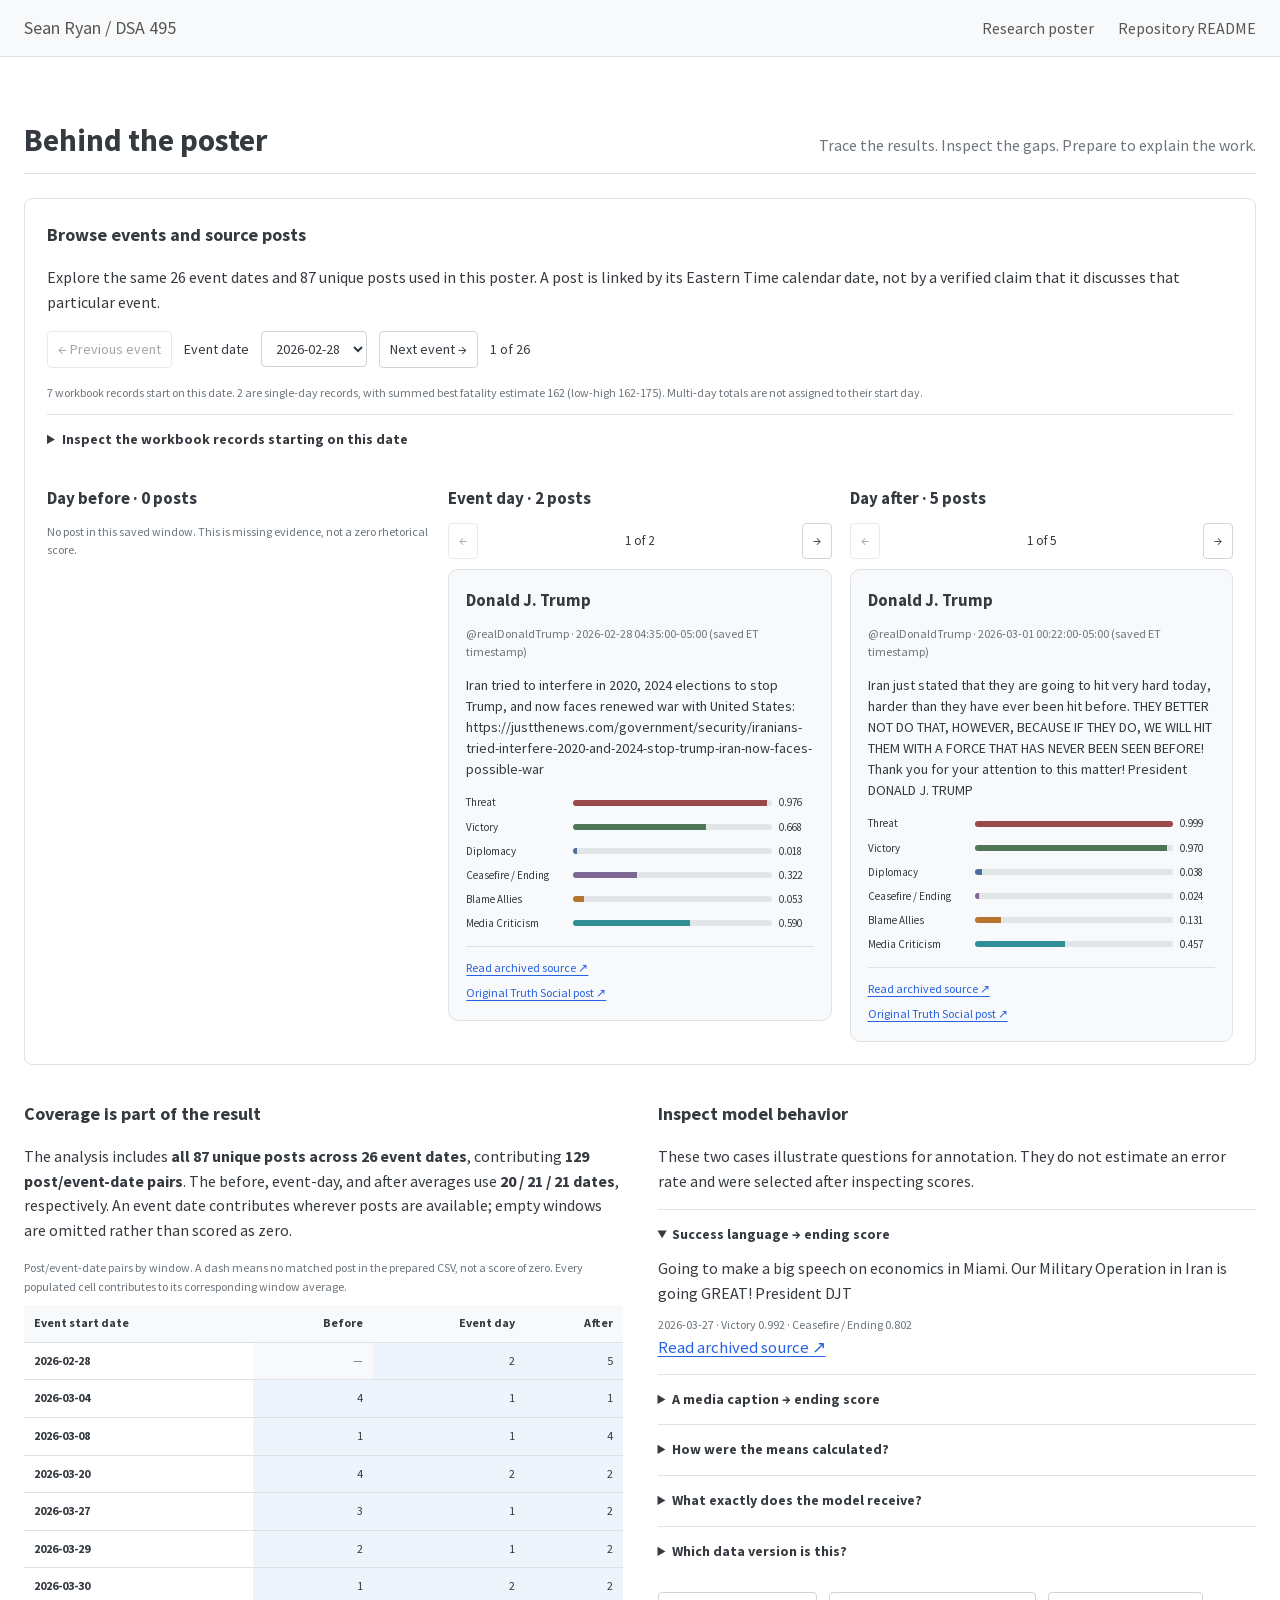
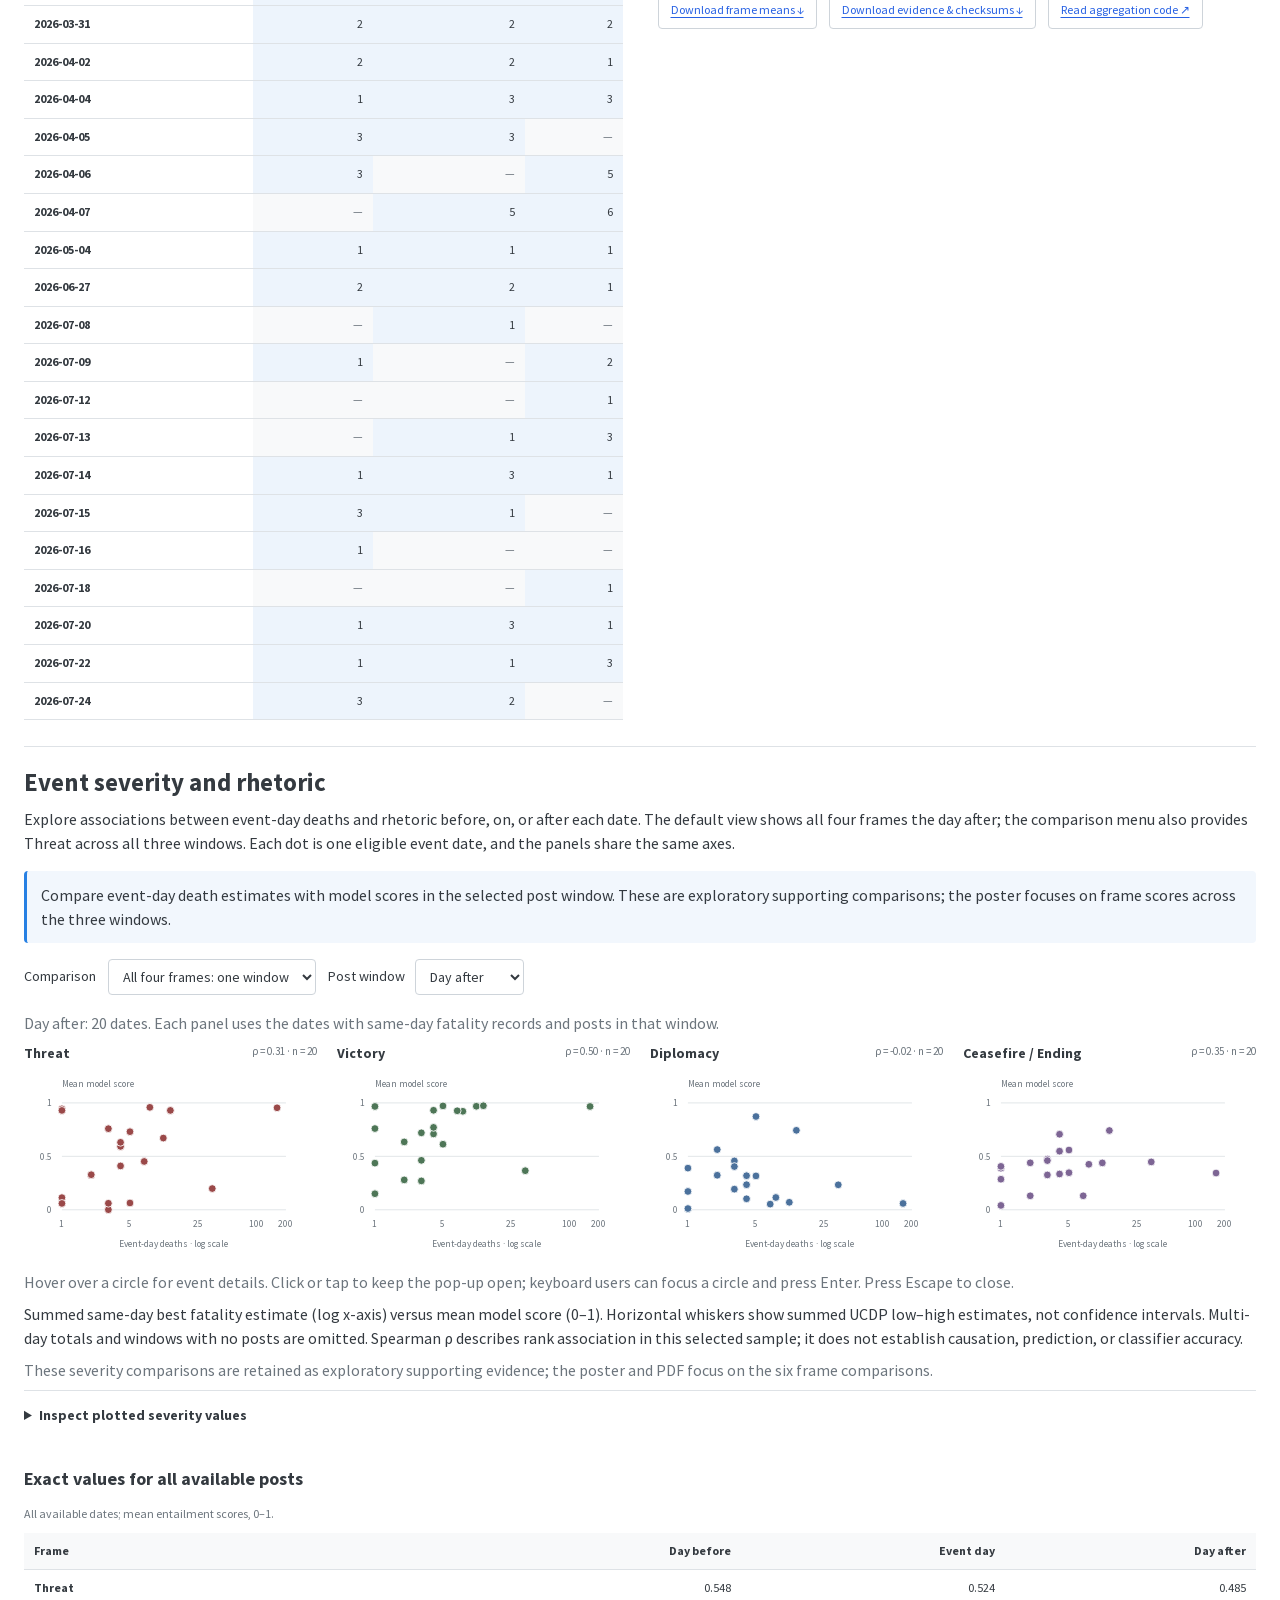
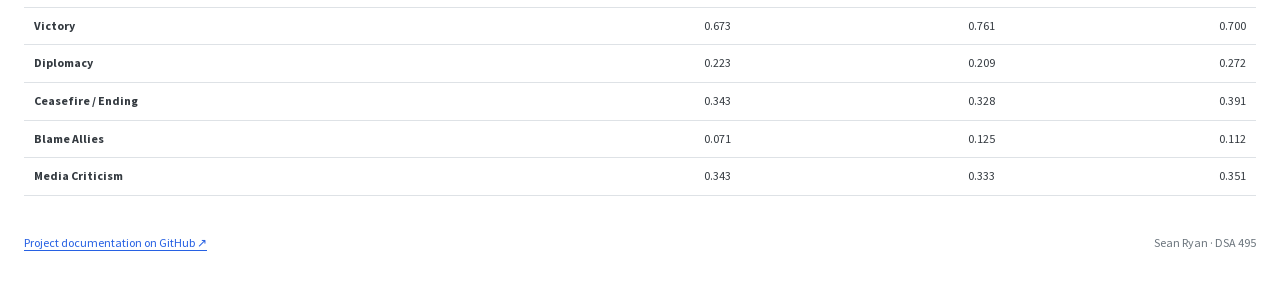
==== docs/evidence.html @ debac501 "Align evidence-page descriptions with simplified poster" ====
<!doctype html>
<html lang="en">
<head>
<meta charset="utf-8"><meta name="viewport" content="width=device-width,initial-scale=1">
<meta name="description" content="Supporting evidence, sources, exact results, and methods for the Trump–Iran rhetoric poster.">
<meta name="color-scheme" content="light">
<title>Evidence & methods · Sean Ryan</title>
<style>
:root{--paper:#fffefa;--ground:#eeede7;--ink:#202d2a;--muted:#56625d;--rule:#d8dcd4;--red:#a73128;--green:#1b6557;--wash:#eaf0e8;--ochre:#835b16}*{box-sizing:border-box}html{scroll-behavior:smooth;scroll-padding-top:80px}body{margin:0;background:var(--ground);color:var(--ink);font:16px/1.55 system-ui,-apple-system,"Segoe UI",sans-serif}a{color:var(--green);text-underline-offset:3px}a:hover{color:var(--red)}button,select{font:inherit}button,a{touch-action:manipulation}button{cursor:pointer}button:focus-visible,a:focus-visible,summary:focus-visible,select:focus-visible{outline:3px solid var(--red);outline-offset:4px}.skip{position:absolute;top:-60px;left:12px;background:white;padding:10px;z-index:9}.skip:focus{top:8px}.toolbar{display:flex;align-items:center;justify-content:space-between;gap:20px;padding:14px max(24px,calc((100% - 1560px)/2));background:var(--ink);color:var(--paper);position:sticky;top:0;z-index:5;font-size:13px}.toolbar .brand{font-weight:750;letter-spacing:.1em;text-transform:uppercase}.toolbar nav{display:flex;gap:24px;align-items:center}.toolbar a{color:var(--paper)}.toolbar button{border:1px solid #8c9791;color:white;background:transparent;padding:7px 13px;border-radius:3px}main{max-width:1608px;margin:auto;padding:24px}.paper{background:var(--paper);border:1px solid #d0d4cb;padding:42px 44px 24px;box-shadow:0 5px 24px #243d2810}.eyebrow{font-size:12px;font-weight:800;letter-spacing:.16em;text-transform:uppercase;color:var(--red)}.masthead{display:flex;justify-content:space-between;gap:30px;align-items:start;border-bottom:3px solid var(--ink);padding-bottom:23px}.masthead h1{font:700 clamp(35px,3.6vw,57px)/1.04 Georgia,"Times New Roman",serif;letter-spacing:-.035em;margin:12px 0 14px;max-width:980px}.dek{font-size:19px;line-height:1.4;margin:0;max-width:900px}.byline{font-size:13px;min-width:175px;border-left:1px solid var(--rule);padding-left:22px;margin-top:8px}.byline b{display:block;font-size:18px}.byline span{display:block;margin-top:6px}.snapshot{display:flex;justify-content:space-between;gap:20px;border-bottom:1px solid var(--rule);padding:17px 0}.stat{display:flex;align-items:center;gap:11px}.stat strong{font:700 34px/1 Georgia,serif}.stat span{font-size:12px;max-width:115px;color:var(--muted);line-height:1.35}.takeaway{display:grid;grid-template-columns:110px 1fr;gap:18px;margin:24px 0;padding:18px 20px;background:var(--wash);border-left:4px solid var(--green)}.takeaway .label{font-size:11px;font-weight:800;letter-spacing:.1em;text-transform:uppercase;padding-top:4px;color:var(--green)}.takeaway h2{font:700 26px/1.2 Georgia,serif;letter-spacing:-.015em;margin:0 0 5px}.takeaway p{font-size:13px;margin:0}.poster-grid{display:grid;grid-template-columns:.91fr 1.65fr 1.02fr;gap:30px}.column{min-width:0}.column+.column{border-left:1px solid var(--rule);padding-left:27px}.section-title{font-size:14px;line-height:1.3;text-transform:uppercase;letter-spacing:.075em;margin:0 0 13px}.section-title span{color:var(--red);margin-right:7px;font-size:11px}.column p,.column li{font-size:13px;line-height:1.6}.column p{margin:0 0 13px}.column h3{font-size:14px;margin:20px 0 8px}.column h3:first-child{margin-top:0}.flow{padding:0;margin:18px 0;list-style:none;counter-reset:flow}.flow li{counter-increment:flow;position:relative;padding:0 0 16px 33px;border-left:1px solid var(--rule);margin-left:11px}.flow li:before{content:counter(flow);position:absolute;left:-12px;top:0;background:var(--ink);color:white;width:23px;height:23px;text-align:center;line-height:23px;border-radius:50%;font-size:11px;font-weight:700}.flow li:last-child{border-left:0;padding-bottom:0}.flow b{display:block}.flow span{display:block;color:var(--muted);font-size:12px}.note{font-size:12px!important;color:var(--muted);line-height:1.5!important}.figure-head{display:flex;align-items:start;justify-content:space-between;gap:10px}.figure-head h3{margin:0}.figure-tag{font-size:10px;color:var(--muted);text-transform:uppercase;letter-spacing:.07em;white-space:nowrap}.small-charts{display:grid;grid-template-columns:1fr 1fr;gap:12px 18px}.mini{margin:0;min-width:0}.mini figcaption{font-weight:750;font-size:12px}.mini svg{display:block;width:100%;height:auto;overflow:visible}.interpretation{margin-top:12px!important;padding:12px;border:1px solid var(--rule);font-size:12px!important}.score-key{font-size:11px!important;color:var(--muted);margin:10px 0!important}.coverage-inline{font-size:11px!important;color:var(--muted)}.caution{border-top:2px solid var(--red);padding-top:13px}.caution b{color:var(--red)}.review-status{font-size:11px;display:inline-block;border:1px solid #b99756;color:#664c1d;background:#fbf5e6;padding:3px 7px;margin:0 0 10px}.error-example{background:#f4f2eb;padding:13px;margin:14px 0}.error-example p{font-size:12px}.error-example .score{display:flex;justify-content:space-between;font-size:12px;margin:9px 0 6px}.error-example .bar{height:5px;background:#dcded5}.error-example .bar span{display:block;background:var(--ochre);height:100%;width:80.1971%}.poster-footer{border-top:1px solid var(--rule);margin-top:25px;padding-top:13px;display:grid;grid-template-columns:1.3fr 1fr;gap:35px}.poster-footer p{font-size:10px;line-height:1.6;margin:0}.poster-footer b{font-weight:750}.poster-footer a{overflow-wrap:anywhere}.support{margin:40px 0 12px}.support-head{border-bottom:2px solid var(--ink);display:flex;justify-content:space-between;align-items:baseline;gap:20px;padding-bottom:15px;margin-bottom:24px}.support h2{font:700 31px/1.2 Georgia,serif;margin:0}.support-head p{font-size:13px;color:var(--muted);margin:0}.support-grid{display:grid;grid-template-columns:1fr 1fr;gap:35px}.support h3{font-size:18px;margin:0 0 12px}.support p,.support li{font-size:14px}.table-wrap{overflow-x:auto}table{border-collapse:collapse;width:100%;font-size:12px;font-variant-numeric:tabular-nums}th,td{padding:9px 10px;border-bottom:1px solid var(--rule);text-align:right}th:first-child,td:first-child{text-align:left}thead{background:#e3e7de}td.blank{color:#69756d;background:#e9e9e2}td.present{background:#dde8db}caption{text-align:left;margin-bottom:9px;color:var(--muted);font-size:12px}details{border-top:1px solid #cdd3c8;padding:14px 0}summary{font-size:14px;font-weight:700;cursor:pointer}details p{margin:10px 0 0}details ul{padding-left:20px}.evidence-table{margin-top:25px}.download-row{display:flex;flex-wrap:wrap;gap:12px;margin:16px 0}.download-row a{font-size:12px;background:var(--paper);padding:8px 12px;border:1px solid #b9c4b7;border-radius:3px}.review-block{padding:20px;background:var(--paper);border-left:3px solid var(--red);margin-top:30px}.review-block h3{margin-bottom:8px}.review-block p{margin:0 0 10px}.review-block ol{margin-bottom:0}.end{padding:26px 0 10px;font-size:12px;color:var(--muted);display:flex;justify-content:space-between;gap:20px}code{font-size:.9em;overflow-wrap:anywhere}.sr-only{position:absolute;clip:rect(0,0,0,0);width:1px;height:1px;overflow:hidden}noscript p{padding:15px;border:2px solid var(--red)}
@media(min-width:1650px){.column p,.column li{font-size:14px}.flow span{font-size:13px}}
@media(max-width:1100px){.paper{padding:28px}.poster-grid{grid-template-columns:1fr 1.6fr}.evaluation{grid-column:1/-1;border-top:1px solid var(--rule);border-left:0!important;padding:20px 0 0!important;display:grid;grid-template-columns:1fr 1fr;gap:28px}.byline{min-width:145px}.column+.column{padding-left:22px}.poster-footer{gap:20px}.snapshot{flex-wrap:wrap}}
@media(max-width:700px){main{padding:12px}.paper{padding:23px 19px}.toolbar{position:static;padding:13px 18px}.toolbar .brand{font-size:10px}.toolbar nav{gap:14px}.toolbar nav a:nth-child(2){display:none}.masthead{display:block}.masthead h1{font-size:40px}.dek{font-size:17px}.byline{border:0;padding:0;margin:18px 0 0}.byline b,.byline span{display:inline;font-size:12px;margin-right:10px}.stat{width:calc(50% - 10px)}.stat strong{font-size:30px}.takeaway{grid-template-columns:1fr;gap:6px;padding:14px}.takeaway h2{font-size:24px}.poster-grid,.support-grid,.evaluation,.poster-footer{display:block}.column+.column{border-left:0;padding:22px 0 0;margin-top:22px;border-top:1px solid var(--rule)}.evaluation{display:block!important}.evaluation>div+div{margin-top:24px}.column p,.column li{font-size:14px}.poster-footer p+p{margin-top:10px}.support-head{display:block}.support-head p{margin-top:10px}.support-grid>div+div{margin-top:30px}.small-charts{gap:8px 12px}.end{display:block}.end span{display:block;margin-top:5px}}
@media print{@page{size:36in 24in;margin:.55in}html,body{background:white;margin:0;padding:0;-webkit-print-color-adjust:exact;print-color-adjust:exact}.toolbar,.support,.end,.skip{display:none!important}main{max-width:none;padding:0}.paper{border:0;box-shadow:none;padding:0}.masthead h1{font-size:72pt;max-width:none}.dek{font-size:28pt;max-width:none}.eyebrow{font-size:17pt}.byline{font-size:18pt;min-width:330px}.byline b{font-size:27pt}.poster-grid{grid-template-columns:.91fr 1.65fr 1.02fr;gap:.4in}.column+.column{border-left:1px solid var(--rule);padding-left:.35in}.column p,.column li{font-size:18pt;line-height:1.5}.flow span{font-size:16pt}.section-title{font-size:22pt}.column h3{font-size:20pt}.snapshot{padding:22px 0}.stat strong{font-size:50pt}.stat span{font-size:17pt;max-width:230px}.takeaway{grid-template-columns:180px 1fr;padding:25px}.takeaway .label{font-size:17pt}.takeaway h2{font-size:33pt}.takeaway p{font-size:18pt}.mini figcaption{font-size:18pt}.small-charts{gap:18px 24px}.figure-tag{font-size:14pt}.figure-head h3{font-size:22pt}.score-key,.coverage-inline,.interpretation,.note{font-size:15pt!important}.review-status{font-size:15pt}.error-example p,.error-example .score{font-size:16pt}.poster-footer{margin-top:25px}.poster-footer p{font-size:13pt}.evaluation{display:block;grid-column:auto}a{color:inherit}.poster-footer{grid-template-columns:1.3fr 1fr}section,figure{break-inside:avoid}}
.mini svg{color:var(--ink)}.mini svg text{fill:currentColor}
</style>
<link rel="stylesheet" href="portfolio.css?v=1220e05bd3db">
<style>@media print{@page{size:A4;margin:16mm}.support{display:block!important;margin:0}.support-head,.support-grid{display:block}}</style>
</head>
<body>
<a class="skip" href="#evidence">Skip to evidence</a>
<header class="toolbar"><span class="brand">Sean Ryan / DSA 495</span><nav aria-label="Page navigation"><a href="index.html">Research poster</a><a href="https://github.com/Strokeofluck/DSA495-trump-iran-rhetoric-analysis#readme">Repository README</a></nav></header>
<main>
<section class="support" id="evidence" aria-labelledby="evidence-heading"><div class="support-head"><h2 id="evidence-heading">Behind the poster</h2><p>Trace the results. Inspect the gaps. Prepare to explain the work.</p></div>
<section id="event-timeline" class="event-timeline" aria-labelledby="timeline-heading">
<h3 id="timeline-heading">Browse events and source posts</h3>
<p>Explore the same 26 event dates and 87 unique posts used in this poster. A post is linked by its Eastern Time calendar date, not by a verified claim that it discusses that particular event.</p>
<div class="event-controls"><button id="event-prev" type="button">← Previous event</button><label for="event-date">Event date</label><select id="event-date"></select><button id="event-next" type="button">Next event →</button><span id="event-count" aria-live="polite"></span></div>
<p id="event-context" class="note"></p>
<details><summary>Inspect the workbook records starting on this date</summary><ul id="event-records"></ul></details>
<div id="event-posts" class="event-posts"></div>
</section>
<div class="support-grid"><div><h3>Coverage is part of the result</h3><p>The analysis includes <b>all 87 unique posts across 26 event dates</b>, contributing <b>129 post/event-date pairs</b>. The before, event-day, and after averages use <b>20 / 21 / 21 dates</b>, respectively. An event date contributes wherever posts are available; empty windows are omitted rather than scored as zero.</p><div class="table-wrap"><table id="coverage-table"><caption>Post/event-date pairs by window. A dash means no matched post in the prepared CSV, not a score of zero. Every populated cell contributes to its corresponding window average.</caption><thead><tr><th scope="col">Event start date</th><th scope="col">Before</th><th scope="col">Event day</th><th scope="col">After</th></tr></thead><tbody></tbody></table></div></div><div><h3>Inspect model behavior</h3><p>These two cases illustrate questions for annotation. They do not estimate an error rate and were selected after inspecting scores.</p><div id="examples"></div><details><summary>How were the means calculated?</summary><p>For each frame and event date, average the scores of the unique posts in that date/window. Then take the unweighted mean of those event-date means. A busy event date gets the same weight as a quiet date. Missing groups are omitted, never replaced by zero. A date can contribute to one or two windows without having posts in the remaining windows.</p><p>This reproduces the original notebook’s available-date estimator. It has no non-event control group or causal design. We do not treat overlapping event dates as independent observations or report significance tests.</p></details><details><summary>What exactly does the model receive?</summary><p>The original notebook sends saved <code>content_text</code> to the Transformers zero-shot pipeline with <code>multi_label=True</code>, <code>truncation=True</code>, and hypothesis template <code>This text expresses {}.</code> It scores each unique post once. The prepared text is not stemmed, stopword-filtered, or lowercased by an additional preprocessing step in that notebook. No training or fine-tuning is performed here.</p><ul><li><b>Threat:</b> military threats, escalation, retaliation, ultimatums, warnings, strikes, or destruction directed at Iran.</li><li><b>Victory:</b> claims of victory, military success, Iranian weakness, defeat, surrender, decimation, or successful U.S. operations.</li><li><b>Diplomacy:</b> diplomacy, negotiations, talks, deals, conditions, agreements, or communication with Iran or allied governments.</li><li><b>Ceasefire / Ending:</b> a ceasefire, stopping military operations, ending the conflict, pausing attacks, or declaring the fighting essentially finished.</li><li><b>Blame Allies:</b> blaming or criticizing NATO, European allies, or other countries for not helping enough or being unhelpful.</li><li><b>Media Criticism:</b> criticizing, blaming, or attacking the mainstream news media, journalists, or press coverage as biased, fake, or dishonest.</li></ul></details><details><summary>Which data version is this?</summary><p>This page uses only the two committed CSVs in this project repository: 87 unique posts, 129 post/date pairs, 26 event dates. The README describes a later portfolio revision with different counts. Those data are not mixed into this poster. The workbook supplies event records and same-day fatality estimates; rhetorical means come from the committed event-window CSV and saved scores. Workbook release labels are Jan-Jun 2026 v26.01.26.06 and July 2026 v26.0.7. The source viewer flags inconsistent bounds on multi-day record 625182; that cumulative record is excluded from the severity plots.</p><p>These files are derived inputs. Rebuilding the poster from them is reproducible; reconstructing the exact original upstream collection and reproducing model inference still requires pinned source and software versions.</p></details><div class="download-row"><a href="frame-means.csv" download>Download frame means ↓</a><a href="evidence.json" download>Download evidence &amp; checksums ↓</a><a href="https://github.com/Strokeofluck/DSA495-trump-iran-rhetoric-analysis/blob/main/scripts/build_poster.py">Read aggregation code ↗</a></div></div></div>
<section class="severity-block" id="severity-analysis" aria-labelledby="severity-heading">
<h2 id="severity-heading">Event severity and rhetoric</h2>
<p class="severity-intro">Explore associations between event-day deaths and rhetoric before, on, or after each date. The default view shows all four frames the day after; the comparison menu also provides Threat across all three windows. Each dot is one eligible event date, and the panels share the same axes.</p>
<p id="severity-reading" class="severity-reading"></p>
<div class="severity-controls"><label for="severity-view">Comparison</label><select id="severity-view"><option value="threat">Threat: all three windows</option><option value="frames" selected>All four frames: one window</option></select><span id="single-window-control" hidden><label for="severity-window">Post window</label><select id="severity-window"><option value="-1">Day before</option><option value="0">Event day</option><option value="1" selected>Day after</option></select></span></div>
<p id="severity-summary" class="severity-summary" aria-live="polite"></p>
<div id="severity-charts" class="severity-grid"></div>
<p id="severity-detail" class="severity-detail" aria-live="polite"></p>
<p class="severity-caption">Summed same-day best fatality estimate (log x-axis) versus mean model score (0–1). Horizontal whiskers show summed UCDP low–high estimates, not confidence intervals. Multi-day totals and windows with no posts are omitted. Spearman ρ describes rank association in this selected sample; it does not establish causation, prediction, or classifier accuracy.</p>
<p class="pdf-note">These severity comparisons are retained as exploratory supporting evidence; the poster and PDF focus on the six frame comparisons.</p>
</section>
<details><summary>Inspect plotted severity values</summary><div class="table-wrap"><table id="severity-values"><caption>Displayed windows; summed event-day fatalities and mean scores by event date. Dates may appear in multiple windows.</caption><thead><tr><th>Post window</th><th>Date</th><th>Deaths (low-high)</th><th>Posts</th><th>Threat</th><th>Victory</th><th>Diplomacy</th><th>Ceasefire / Ending</th></tr></thead><tbody></tbody></table></div><p><a href="severity-results.json" download>Download severity values and correlations</a></p></details>
<div class="evidence-table"><h3>Exact values for all available posts</h3><div class="table-wrap"><table id="means-table"><caption id="means-caption">All available dates; mean entailment scores, 0–1.</caption><thead><tr><th scope="col">Frame</th><th scope="col">Day before</th><th scope="col">Event day</th><th scope="col">Day after</th></tr></thead><tbody></tbody></table></div></div></section>
<footer class="end"><a href="https://github.com/Strokeofluck/DSA495-trump-iran-rhetoric-analysis#readme">Project documentation on GitHub ↗</a><span>Sean Ryan · DSA 495</span></footer>
</main>
<script id="evidence-data" type="application/json">{"frames": ["Threat", "Victory", "Diplomacy", "Ceasefire / Ending", "Blame Allies", "Media Criticism"], "windows": [-1, 0, 1], "snapshot": {"posts": 87, "pairs": 129, "dates": 26, "first": "2026-02-28", "last": "2026-07-24", "overlapping_posts": 32, "extra_links": 42}, "summaries": {"available": {"dates": 26, "coverage": [20, 21, 21], "rows": [40, 40, 49], "means": {"Threat": [0.5476339321273068, 0.5244780239912438, 0.4845270719814358], "Victory": [0.6729612269982075, 0.7611159462472498, 0.6996707000686521], "Diplomacy": [0.222735445581687, 0.20924540703242187, 0.27170955790668755], "Ceasefire / Ending": [0.34289052658714353, 0.3279236771417634, 0.39100891781050623], "Blame Allies": [0.07084261536777679, 0.12468281057090425, 0.1123854595546921], "Media Criticism": [0.34286164434161037, 0.33287014830561856, 0.3511452108917255]}}}, "event_context": {"events": [{"date": "2026-02-28", "records": [{"id": "620876", "date_start": "2026-02-28", "date_end": "2026-02-28", "best": 155.0, "low": 155.0, "high": 168.0, "bounds_valid": true, "us_involvement": "Joint US-Israel", "source_headline": "Children must not be 'collateral damage' in Mideast war: UN experts;Iran says Minab school strike death toll 155: state TV;Death toll in strike on southern Iran school reaches 40: state media;Death toll from attack on school in Iran's south rises to 85: judiciary;Iran Red Crescent says death toll from strike that hit school in south now 108;1st LD Writethru: Death toll rises to 148 in U.S.-Israeli attack on Iranian school;USA/Iran: Those responsible for deadly and unlawful US strike on school that killed over 100 children must be held accountable", "where_coordinates": "Minab town", "ucdp_release": "Jan-Jun 2026 v26.01.26.06"}, {"id": "620877", "date_start": "2026-02-28", "date_end": "2026-02-28", "best": 7.0, "low": 7.0, "high": 7.0, "bounds_valid": true, "us_involvement": "Joint US-Israel", "source_headline": "Iran leader Khamenei killed in massive US and Israeli attack;Israel army says Iran Guards chief Mohammad Pakpour killed in strikes;Khamenei killed in US-Israeli strike, Iran confirms\n\nCR \n\nSource: Islamic Republic of Iran News Network (IRINN), Tehran, in Persian 0128 GMT 1 Mar 26", "where_coordinates": "Tehran city", "ucdp_release": "Jan-Jun 2026 v26.01.26.06"}, {"id": "621091", "date_start": "2026-02-28", "date_end": "2026-03-01", "best": 552.0, "low": 552.0, "high": 552.0, "bounds_valid": true, "us_involvement": "Joint US-Israel", "source_headline": "Iran Red Crescent says 555 people killed in Iran since start of war;Iran Red Crescent says 787 killed so far since war began;US-Israel attacks on Iran: Death toll and injuries live tracker", "where_coordinates": "Iran", "ucdp_release": "Jan-Jun 2026 v26.01.26.06"}, {"id": "625182", "date_start": "2026-02-28", "date_end": "2026-04-07", "best": 2417.0, "low": 2417.0, "high": 2401.0, "bounds_valid": false, "us_involvement": "Joint US-Israel", "source_headline": "Iran reports 3,468 dead in war with US, Israel: official;Iran state media says more than 1,000 killed in strikes;Iranian state-run foundation says 1,230 killed in strikes;Iranian government agency says at least 1,045 people have been killed in the war so far;1st LD Writethru: At least 1,332 Iranian civilians killed in U.S.-Israeli airstrikes: Iran's UN envoy;1st LD Writethru: Israeli military says about 1,900 Iranian soldiers, commanders killed in strikes;1st LD Writethru: U.S.-Israeli strikes kill 226 women, 204 children in Iran -- media;Iran emergency workers search for survivors after deadly US-Israel attacks;Iran says 1,255 people killed in US-Israeli attacks, mostly civilians;Iran war live: Israel hits Lebanon, Hormuz fears rise, Gulf states attacked\n\n\nAU \n\n\nMariamne Everett, Elis Gjevori, Tim Hume;Explosions near Tehran al-Quds Day march in solidarity with Palestinians;At least 7,650 killed in 40 days of war, including 1,030 civilians — Hengaw’s tenth report;Iran puts war death toll at 3,468, says 45% were civilians\n\nCR \n\nSource: Tasnim news agency, Tehran, in Persian 0913 GMT 26 Apr 26;Iran says identities of 3,375 killed in 40‑day war confirmed\n\nCR \n\nSource: Islamic Republic News Agency (IRNA) website, Tehran, in Persian 1207 GMT 12 Apr 26;Day 32 of U.S. and Israeli Attacks on Iran: Strikes Focused on Central Regions of the Country", "where_coordinates": "Iran", "ucdp_release": "Jan-Jun 2026 v26.01.26.06"}, {"id": "625367", "date_start": "2026-02-28", "date_end": "2026-03-29", "best": 24.0, "low": 24.0, "high": 24.0, "bounds_valid": true, "us_involvement": "Joint US-Israel", "source_headline": "5 killed in U.S.-Israeli raid on port city in Iran", "where_coordinates": "Hormozgan province", "ucdp_release": "Jan-Jun 2026 v26.01.26.06"}, {"id": "625374", "date_start": "2026-02-28", "date_end": "2026-04-03", "best": 31.0, "low": 31.0, "high": 31.0, "bounds_valid": true, "us_involvement": "Joint US-Israel", "source_headline": "1st LD Writethru: Death toll rises to 13 from U.S.-Israeli attacks on bridge in N. Iran", "where_coordinates": "Alborz province", "ucdp_release": "Jan-Jun 2026 v26.01.26.06"}, {"id": "629399", "date_start": "2026-02-28", "date_end": "2026-04-01", "best": 44.0, "low": 44.0, "high": 44.0, "bounds_valid": true, "us_involvement": "Joint US-Israel", "source_headline": "More than 40 Iranian seafarers killed during US-Israeli war: Union leader\n\n\nAU \n\n\nErin Hale", "where_coordinates": "Straight of Hormuz", "ucdp_release": "Jan-Jun 2026 v26.01.26.06"}], "same_day_records": 2, "bounds_valid": true, "fatalities": 162.0, "low": 162.0, "high": 175.0, "windows": {"-1": [], "0": [{"truth_id": "116147572522796874", "content_text": "Iran tried to interfere in 2020, 2024 elections to stop Trump, and now faces renewed war with United States:\r\nhttps://justthenews.com/government/security/iranians-tried-interfere-2020-and-2024-stop-trump-iran-now-faces-possible-war", "source_url": "https://trumpstruth.org/statuses/36993", "truth_url": "https://truthsocial.com/@realDonaldTrump/116147572522796874", "created_at_et": "2026-02-28 04:35:00-05:00", "post_date_et": "2026-02-28", "scores": {"Threat": 0.976250171661377, "Victory": 0.668383002281189, "Diplomacy": 0.01794605515897274, "Ceasefire / Ending": 0.3215133547782898, "Blame Allies": 0.05274178087711334, "Media Criticism": 0.5899282097816467}}, {"truth_id": "116150413051904167", "content_text": "Khamenei, one of the most evil people in History, is dead. This is not only Justice for the people of Iran, but for all Great Americans, and those people from many Countries throughout the World, that have been killed or mutilated by Khamenei and his gang of bloodthirsty THUGS. He was unable to avoid our Intelligence and Highly Sophisticated Tracking Systems and, working closely with Israel, there was not a thing he, or the other leaders that have been killed along with him, could do. This is the single greatest chance for the Iranian people to take back their Country. We are hearing that many of their IRGC, Military, and other Security and Police Forces, no longer want to fight, and are looking for Immunity from us. As I said last night, “Now they can have Immunity, later they only get Death!” Hopefully, the IRGC and Police will peacefully merge with the Iranian Patriots, and work together as a unit to bring back the Country to the Greatness it deserves. That process should soon be starting in that, not only the death of Khamenei but the Country has been, in only one day, very much destroyed and, even, obliterated. The heavy and pinpoint bombing, however, will continue, uninterrupted throughout the week or, as long as necessary to achieve our objective of PEACE THROUGHOUT THE MIDDLE EAST AND, INDEED, THE WORLD!\r\nThank you for your attention to this matter.\r\nPRESIDENT DONALD J. TRUMP", "source_url": "https://trumpstruth.org/statuses/36996", "truth_url": "https://truthsocial.com/@realDonaldTrump/116150413051904167", "created_at_et": "2026-02-28 16:37:00-05:00", "post_date_et": "2026-02-28", "scores": {"Threat": 0.6603316068649292, "Victory": 0.9272257685661316, "Diplomacy": 0.008016420528292656, "Ceasefire / Ending": 0.0473259761929512, "Blame Allies": 0.03659890219569206, "Media Criticism": 0.4097610116004944}}], "1": [{"truth_id": "116152241303132753", "content_text": "Iran just stated that they are going to hit very hard today, harder than they have ever been hit before. THEY BETTER NOT DO THAT, HOWEVER, BECAUSE IF THEY DO, WE WILL HIT THEM WITH A FORCE THAT HAS NEVER BEEN SEEN BEFORE! Thank you for your attention to this matter! President DONALD J. TRUMP", "source_url": "https://trumpstruth.org/statuses/36999", "truth_url": "https://truthsocial.com/@realDonaldTrump/116152241303132753", "created_at_et": "2026-03-01 00:22:00-05:00", "post_date_et": "2026-03-01", "scores": {"Threat": 0.9986249208450317, "Victory": 0.9697151780128479, "Diplomacy": 0.03806738927960396, "Ceasefire / Ending": 0.02404491789638996, "Blame Allies": 0.13057801127433777, "Media Criticism": 0.45675480365753174}}, {"truth_id": "116152251973821428", "content_text": "Iran just stated that they are going to hit very hard today, harder than they have ever hit before. THEY BETTER NOT DO THAT, HOWEVER, BECAUSE IF THEY DO, WE WILL HIT THEM WITH A FORCE THAT HAS NEVER BEEN SEEN BEFORE! Thank you for your attention to this matter! President DONALD J. TRUMP", "source_url": "https://trumpstruth.org/statuses/37000", "truth_url": "https://truthsocial.com/@realDonaldTrump/116152251973821428", "created_at_et": "2026-03-01 00:25:00-05:00", "post_date_et": "2026-03-01", "scores": {"Threat": 0.9985907077789307, "Victory": 0.9795204401016235, "Diplomacy": 0.13388122618198395, "Ceasefire / Ending": 0.03022809885442257, "Blame Allies": 0.1934395581483841, "Media Criticism": 0.4854225218296051}}, {"truth_id": "116153963970975385", "content_text": "Michael Goodwin: The death of Ayatollah Khamenei instantly makes the world a better place: https://nypost.com/2026/02/28/opinion/trump-stood-by-his-words-and-attacked-iran-ending-the-reign-of-khamenei/", "source_url": "https://trumpstruth.org/statuses/37001", "truth_url": "https://truthsocial.com/@realDonaldTrump/116153963970975385", "created_at_et": "2026-03-01 07:40:00-05:00", "post_date_et": "2026-03-01", "scores": {"Threat": 0.9953094720840454, "Victory": 0.952526867389679, "Diplomacy": 0.04044588282704353, "Ceasefire / Ending": 0.6822200417518616, "Blame Allies": 0.056375376880168915, "Media Criticism": 0.27182379364967346}}, {"truth_id": "116154493534592978", "content_text": "Trump’s bold move to rid the world of Iran’s evil regime once and for all: https://nypost.com/2026/02/28/opinion/trumps-bold-move-to-rid-the-world-of-irans-evil-regime-once-and-for-all/", "source_url": "https://trumpstruth.org/statuses/37008", "truth_url": "https://truthsocial.com/@realDonaldTrump/116154493534592978", "created_at_et": "2026-03-01 09:55:00-05:00", "post_date_et": "2026-03-01", "scores": {"Threat": 0.7944393754005432, "Victory": 0.9353222250938416, "Diplomacy": 0.07775414735078812, "Ceasefire / Ending": 0.8927226662635803, "Blame Allies": 0.005695403087884188, "Media Criticism": 0.23128555715084076}}, {"truth_id": "116155069503653714", "content_text": "I have just been informed that we have destroyed and sunk 9 Iranian Naval Ships, some of them relatively large and important. We are going after the rest — They will soon be floating at the bottom of the sea, also! In a different attack, we largely destroyed their Naval Headquarters. Other than that, their Navy is doing very well! PRESIDENT DONALD J. TRUMP", "source_url": "https://trumpstruth.org/statuses/37010", "truth_url": "https://truthsocial.com/@realDonaldTrump/116155069503653714", "created_at_et": "2026-03-01 12:21:00-05:00", "post_date_et": "2026-03-01", "scores": {"Threat": 0.9850311875343323, "Victory": 0.9971661567687988, "Diplomacy": 0.005673352628946304, "Ceasefire / Ending": 0.09065870940685272, "Blame Allies": 0.08502081036567688, "Media Criticism": 0.3783664107322693}}]}}, {"date": "2026-03-04", "records": [{"id": "625183", "date_start": "2026-03-04", "date_end": "2026-03-04", "best": 1.0, "low": 1.0, "high": 1.0, "bounds_valid": true, "us_involvement": "US", "source_headline": "US says it killed leader of unit that tried to assassinate Trump", "where_coordinates": "Iran", "ucdp_release": "Jan-Jun 2026 v26.01.26.06"}], "same_day_records": 1, "bounds_valid": true, "fatalities": 1.0, "low": 1.0, "high": 1.0, "windows": {"-1": [{"truth_id": "116165200090740839", "content_text": "NATO Secretary General Mark Rutte praises 'Operation Epic Fury' strikes on Iran: https://www.foxnews.com/video/6390268301112", "source_url": "https://trumpstruth.org/statuses/37061", "truth_url": "https://truthsocial.com/@realDonaldTrump/116165200090740839", "created_at_et": "2026-03-03 07:18:00-05:00", "post_date_et": "2026-03-03", "scores": {"Threat": 0.9934613704681396, "Victory": 0.9914534687995911, "Diplomacy": 0.0019805002957582474, "Ceasefire / Ending": 0.21534854173660278, "Blame Allies": 0.000728512357454747, "Media Criticism": 0.05860140174627304}}, {"truth_id": "116165282347349425", "content_text": "Their air defense, Air Force, Navy, and Leadership is gone. They want to talk. I said “Too Late!”\r\nhttps://www.washingtonpost.com/opinions/2026/03/03/iran-strike-venezuela-military-trump-doctrine/?pwapi_token=eyJ0eXAiOiJKV1QiLCJhbGciOiJIUzI1NiJ9", "source_url": "https://trumpstruth.org/statuses/37062", "truth_url": "https://truthsocial.com/@realDonaldTrump/116165282347349425", "created_at_et": "2026-03-03 07:38:00-05:00", "post_date_et": "2026-03-03", "scores": {"Threat": 0.9138810634613037, "Victory": 0.8818214535713196, "Diplomacy": 0.25686338543891907, "Ceasefire / Ending": 0.5844475030899048, "Blame Allies": 0.16294416785240173, "Media Criticism": 0.6331659555435181}}, {"truth_id": "116165373479209735", "content_text": "Have unlimited mid to upper tier Weaponry - Brutal “stuff.” Wall Street Journal story was wrong, and a disgrace. President DJT\r\nhttps://www.washingtonpost.com/opinions/2026/03/03/iran-strike-venezuela-military-trump-doctrine/?pwapi_token=eyJ0eXAiOiJKV1QiLCJhbGciOiJIUzI1NiJ9", "source_url": "https://trumpstruth.org/statuses/37063", "truth_url": "https://truthsocial.com/@realDonaldTrump/116165373479209735", "created_at_et": "2026-03-03 08:02:00-05:00", "post_date_et": "2026-03-03", "scores": {"Threat": 0.9914611577987671, "Victory": 0.9363254308700562, "Diplomacy": 0.032119084149599075, "Ceasefire / Ending": 0.5109427571296692, "Blame Allies": 0.11745593696832657, "Media Criticism": 0.8284558653831482}}, {"truth_id": "116166926920657651", "content_text": "Effective IMMEDIATELY, I have ordered the United States Development Finance Corporation (DFC) to provide, at a very reasonable price, political risk insurance and guarantees for the Financial Security of ALL Maritime Trade, especially Energy, traveling through the Gulf. This will be available to all Shipping Lines. If necessary, the United States Navy will begin escorting tankers through the Strait of Hormuz, as soon as possible. No matter what, the United States will ensure the FREE FLOW of ENERGY to the WORLD. The United States’ ECONOMIC and MILITARY MIGHT is the GREATEST ON EARTH — More actions to come. Thank you for your attention to this matter! President DONALD J. TRUMP", "source_url": "https://trumpstruth.org/statuses/37065", "truth_url": "https://truthsocial.com/@realDonaldTrump/116166926920657651", "created_at_et": "2026-03-03 14:37:00-05:00", "post_date_et": "2026-03-03", "scores": {"Threat": 0.27135053277015686, "Victory": 0.9314570426940918, "Diplomacy": 0.022960849106311798, "Ceasefire / Ending": 0.156079962849617, "Blame Allies": 0.031820908188819885, "Media Criticism": 0.2389475256204605}}], "0": [{"truth_id": "116174757064824630", "content_text": "NATO Chief Rutte to Newsmax: Trump's Iran Mission Has Broad Allied Support: https://www.newsmax.com/newsmax-tv/nato-chief-rutte-to-newsmax-trumps-iran-mission-has-broad-allied-support/2026/03/04/id/1248354/", "source_url": "https://trumpstruth.org/statuses/37134", "truth_url": "https://truthsocial.com/@realDonaldTrump/116174757064824630", "created_at_et": "2026-03-04 23:48:00-05:00", "post_date_et": "2026-03-04", "scores": {"Threat": 0.17673583328723907, "Victory": 0.6196945905685425, "Diplomacy": 0.802966296672821, "Ceasefire / Ending": 0.4647217094898224, "Blame Allies": 0.0007572337635792792, "Media Criticism": 0.070813849568367}}], "1": [{"truth_id": "116177065488835367", "content_text": "Melania Trump makes history presiding over UN Security Council — remarking on Iran war deaths: https://nypost.com/2026/03/02/us-news/melania-trump-makes-history-presiding-over-un-security-council-acknowledges-challenging-times/", "source_url": "https://trumpstruth.org/statuses/37135", "truth_url": "https://truthsocial.com/@realDonaldTrump/116177065488835367", "created_at_et": "2026-03-05 09:35:00-05:00", "post_date_et": "2026-03-05", "scores": {"Threat": 0.11353140324354172, "Victory": 0.15011274814605713, "Diplomacy": 0.17142245173454285, "Ceasefire / Ending": 0.2860073745250702, "Blame Allies": 0.017363857477903366, "Media Criticism": 0.07623643428087234}}]}}, {"date": "2026-03-08", "records": [{"id": "625187", "date_start": "2026-03-08", "date_end": "2026-03-08", "best": 4.0, "low": 4.0, "high": 4.0, "bounds_valid": true, "us_involvement": "Joint US-Israel", "source_headline": "US, Israel hit five oil sites in and near Tehran: official", "where_coordinates": "Tehran city", "ucdp_release": "Jan-Jun 2026 v26.01.26.06"}], "same_day_records": 1, "bounds_valid": true, "fatalities": 4.0, "low": 4.0, "high": 4.0, "windows": {"-1": [{"truth_id": "116187586876366061", "content_text": "Iran, which is being beat to HELL, has apologized and surrendered to its Middle East neighbors, and promised that it will not shoot at them anymore. This promise was only made because of the relentless U.S. and Israeli attack. They were looking to take over and rule the Middle East. It is the first time that Iran has ever lost, in thousands of years, to surrounding Middle Eastern Countries. They have said, “Thank you President Trump.” I have said, “You’re welcome!” Iran is no longer the “Bully of the Middle East,” they are, instead, “THE LOSER OF THE MIDDLE EAST,” and will be for many decades until they surrender or, more likely, completely collapse! Today Iran will be hit very hard! Under serious consideration for complete destruction and certain death, because of Iran’s bad behavior, are areas and groups of people that were not considered for targeting up until this moment in time. Thank you for your attention to this matter! President DONALD J. TRUMP", "source_url": "https://trumpstruth.org/statuses/37201", "truth_url": "https://truthsocial.com/@realDonaldTrump/116187586876366061", "created_at_et": "2026-03-07 06:11:00-05:00", "post_date_et": "2026-03-07", "scores": {"Threat": 0.9520094990730286, "Victory": 0.959315836429596, "Diplomacy": 0.061423592269420624, "Ceasefire / Ending": 0.287180632352829, "Blame Allies": 0.029204584658145905, "Media Criticism": 0.45422831177711487}}], "0": [{"truth_id": "116196014942465383", "content_text": "Short term oil prices, which will drop rapidly when the destruction of the Iran nuclear threat is over, is a very small price to pay for U.S.A., and World, Safety and Peace. ONLY FOOLS WOULD THINK DIFFERENTLY!President DJT", "source_url": "https://trumpstruth.org/statuses/37208", "truth_url": "https://truthsocial.com/@realDonaldTrump/116196014942465383", "created_at_et": "2026-03-08 18:54:00-04:00", "post_date_et": "2026-03-08", "scores": {"Threat": 0.032937705516815186, "Victory": 0.6283805966377258, "Diplomacy": 0.048978012055158615, "Ceasefire / Ending": 0.33660632371902466, "Blame Allies": 0.01367999892681837, "Media Criticism": 0.14775033295154572}}], "1": [{"truth_id": "116199640636892669", "content_text": "Australia is making a terrible humanitarian mistake by allowing the Iran National Woman’s Soccer team to be forced back to Iran, where they will most likely be killed. Don’t do it, Mr. Prime Minister, give ASYLUM. The U.S. will take them if you won’t. Thank you for your attention to this matter. President DONALD J. TRUMP", "source_url": "https://trumpstruth.org/statuses/37215", "truth_url": "https://truthsocial.com/@realDonaldTrump/116199640636892669", "created_at_et": "2026-03-09 10:16:00-04:00", "post_date_et": "2026-03-09", "scores": {"Threat": 0.2871260643005371, "Victory": 0.39595863223075867, "Diplomacy": 0.10648421943187714, "Ceasefire / Ending": 0.41887176036834717, "Blame Allies": 0.07089719921350479, "Media Criticism": 0.2749611735343933}}, {"truth_id": "116200028617921781", "content_text": "I just spoke to Prime Minister Anthony Albanese, of Australia, concerning the Iranian National Women’s Soccer Team. He’s on it! Five have already been taken care of, and the rest are on their way. Some, however, feel they must go back because they are worried about the safety of their families, including threats to those family members if they don’t return. In any event, the Prime Minister is doing a very good job having to do with this rather delicate situation. God bless Australia! President DONALD J. TRUMP", "source_url": "https://trumpstruth.org/statuses/37217", "truth_url": "https://truthsocial.com/@realDonaldTrump/116200028617921781", "created_at_et": "2026-03-09 11:55:00-04:00", "post_date_et": "2026-03-09", "scores": {"Threat": 0.1033163070678711, "Victory": 0.6363094449043274, "Diplomacy": 0.8207477927207947, "Ceasefire / Ending": 0.45666617155075073, "Blame Allies": 0.02987712249159813, "Media Criticism": 0.32912325859069824}}, {"truth_id": "116202053313332968", "content_text": "52% of US Likely Voters support Trump’s decision to strike Iran: Poll: https://justthenews.com/politics-policy/polling/52-us-likely-voters-support-trumps-decision-strike-iran-poll", "source_url": "https://trumpstruth.org/statuses/37223", "truth_url": "https://truthsocial.com/@realDonaldTrump/116202053313332968", "created_at_et": "2026-03-09 20:30:00-04:00", "post_date_et": "2026-03-09", "scores": {"Threat": 0.982987105846405, "Victory": 0.8590343594551086, "Diplomacy": 0.009314698167145252, "Ceasefire / Ending": 0.4519144296646118, "Blame Allies": 0.009143962524831295, "Media Criticism": 0.008330503478646278}}, {"truth_id": "116202054617775180", "content_text": "If Iran does anything that stops the flow of Oil within the Strait of Hormuz, they will be hit by the United States of America TWENTY TIMES HARDER than they have been hit thus far. Additionally, we will take out easily destroyable targets that will make it virtually impossible for Iran to ever be built back, as a Nation, again — Death, Fire, and Fury will reign upon them — But I hope, and pray, that it does not happen! This is a gift from the United States of America to China, and all of those Nations that heavily use the Hormuz Strait. Hopefully, it is a gesture that will be greatly appreciated. Thank you for your attention to this matter! President DONALD J. TRUMP", "source_url": "https://trumpstruth.org/statuses/37224", "truth_url": "https://truthsocial.com/@realDonaldTrump/116202054617775180", "created_at_et": "2026-03-09 20:30:00-04:00", "post_date_et": "2026-03-09", "scores": {"Threat": 0.9990976452827454, "Victory": 0.9478116631507874, "Diplomacy": 0.00145022536162287, "Ceasefire / Ending": 0.011703959666192532, "Blame Allies": 0.02617885358631611, "Media Criticism": 0.2795408368110657}}]}}, {"date": "2026-03-20", "records": [{"id": "625358", "date_start": "2026-03-20", "date_end": "2026-03-20", "best": 1.0, "low": 1.0, "high": 1.0, "bounds_valid": true, "us_involvement": "Joint US-Israel", "source_headline": "Iran Revolutionary Guards say US-Israel strikes kill spokesman", "where_coordinates": "Tehran city", "ucdp_release": "Jan-Jun 2026 v26.01.26.06"}], "same_day_records": 1, "bounds_valid": true, "fatalities": 1.0, "low": 1.0, "high": 1.0, "windows": {"-1": [{"truth_id": "116255809955960965", "content_text": "Media, lawmakers downplay threat from the Iran regime, but evidence shows the true scope of danger: https://justthenews.com/government/security/media-and-lawmakers-downplay-threat-iran-regime-public-evidence-shows-true", "source_url": "https://trumpstruth.org/statuses/37356", "truth_url": "https://truthsocial.com/@realDonaldTrump/116255809955960965", "created_at_et": "2026-03-19 08:21:00-04:00", "post_date_et": "2026-03-19", "scores": {"Threat": 0.6571727991104126, "Victory": 0.013526855036616325, "Diplomacy": 0.01667925901710987, "Ceasefire / Ending": 0.1958746612071991, "Blame Allies": 0.01081814244389534, "Media Criticism": 0.038409218192100525}}, {"truth_id": "116256217083523012", "content_text": "Khamenei’s Unforced Errors Proved Fatal: https://www.wsj.com/opinion/khameneis-unforced-errors-proved-fatal-635fb5e4", "source_url": "https://trumpstruth.org/statuses/37358", "truth_url": "https://truthsocial.com/@realDonaldTrump/116256217083523012", "created_at_et": "2026-03-19 10:04:00-04:00", "post_date_et": "2026-03-19", "scores": {"Threat": 0.03136373683810234, "Victory": 0.08977070450782776, "Diplomacy": 0.020156867802143097, "Ceasefire / Ending": 0.03216424211859703, "Blame Allies": 0.00971180759370327, "Media Criticism": 0.05938354879617691}}, {"truth_id": "116256215639879243", "content_text": "MORNING GLORY: Why Trump must finish what he started with Iran’s regime: https://www.foxnews.com/opinion/morning-glory-why-trump-must-finish-what-he-started-irans-regime", "source_url": "https://trumpstruth.org/statuses/37359", "truth_url": "https://truthsocial.com/@realDonaldTrump/116256215639879243", "created_at_et": "2026-03-19 10:04:00-04:00", "post_date_et": "2026-03-19", "scores": {"Threat": 0.7148205637931824, "Victory": 0.887307345867157, "Diplomacy": 0.39878538250923157, "Ceasefire / Ending": 0.5301046967506409, "Blame Allies": 0.005722702015191317, "Media Criticism": 0.1583491563796997}}, {"truth_id": "116256218451397252", "content_text": "The Left Is Petrified That Trump Will Succeed in Iran and Expose Them As Mind-Twisted Frauds: https://townhall.com/columnists/douglasmackinnon/2026/03/02/the-left-is-petrified-that-trump-will-succeed-in-iran-and-expose-them-as-mind-twisted-frauds-n2672119", "source_url": "https://trumpstruth.org/statuses/37367", "truth_url": "https://truthsocial.com/@realDonaldTrump/116256218451397252", "created_at_et": "2026-03-19 10:05:00-04:00", "post_date_et": "2026-03-19", "scores": {"Threat": 0.43807923793792725, "Victory": 0.9024146199226379, "Diplomacy": 0.7643178701400757, "Ceasefire / Ending": 0.24383370578289032, "Blame Allies": 0.10447367280721664, "Media Criticism": 0.9157688617706299}}], "0": [{"truth_id": "116261796648776538", "content_text": "Without the U.S.A., NATO IS A PAPER TIGER! They didn’t want to join the fight to stop a Nuclear Powered Iran. Now that fight is Militarily WON, with very little danger for them, they complain about the high oil prices they are forced to pay, but don’t want to help open the Strait of Hormuz, a simple military maneuver that is the single reason for the high oil prices. So easy for them to do, with so little risk. COWARDS, and we will REMEMBER! President DONALD J. TRUMP", "source_url": "https://trumpstruth.org/statuses/37375", "truth_url": "https://truthsocial.com/@realDonaldTrump/116261796648776538", "created_at_et": "2026-03-20 09:43:00-04:00", "post_date_et": "2026-03-20", "scores": {"Threat": 0.4568885862827301, "Victory": 0.9540886282920837, "Diplomacy": 0.004985906183719635, "Ceasefire / Ending": 0.5229849815368652, "Blame Allies": 0.9902393221855164, "Media Criticism": 0.8444448113441467}}, {"truth_id": "116263563453969628", "content_text": "We are getting very close to meeting our objectives as we consider winding down our great Military efforts in the Middle East with respect to the Terrorist Regime of Iran: (1) Completely degrading Iranian Missile Capability, Launchers, and everything else pertaining to them. (2) Destroying Iran’s Defense Industrial Base. (3) Eliminating their Navy and Air Force, including Anti Aircraft Weaponry. (4) Never allowing Iran to get even close to Nuclear Capability, and always being in a position where the U.S.A. can quickly and powerfully react to such a situation, should it take place. (5) Protecting, at the highest level, our Middle Eastern Allies, including Israel, Saudi Arabia, Qatar, the United Arab Emirates, Bahrain, Kuwait, and others. The Hormuz Strait will have to be guarded and policed, as necessary, by other Nations who use it — The United States does not! If asked, we will help these Countries in their Hormuz efforts, but it shouldn’t be necessary once Iran’s threat is eradicated. Importantly, it will be an easy Military Operation for them. Thank you for your attention to this matter! President DONALD J. TRUMP", "source_url": "https://trumpstruth.org/statuses/37378", "truth_url": "https://truthsocial.com/@realDonaldTrump/116263563453969628", "created_at_et": "2026-03-20 17:13:00-04:00", "post_date_et": "2026-03-20", "scores": {"Threat": 0.8367283344268799, "Victory": 0.9643554091453552, "Diplomacy": 0.0020254612900316715, "Ceasefire / Ending": 0.33208227157592773, "Blame Allies": 0.014270666986703873, "Media Criticism": 0.5433580279350281}}], "1": [{"truth_id": "116269555618597105", "content_text": "The United States has blown Iran off of the map, and yet their lightweight analyst, David Sanger, says that I haven’t met my own goals. Yes I have, and weeks ahead of schedule! Their leadership is gone, their navy and air force are dead, they have absolutely no defense, and they want to make a deal. I don’t! We are weeks ahead of schedule. Just like their incompetent Election coverage of me, The Failing New York Times always gets it wrong! President DJT", "source_url": "https://trumpstruth.org/statuses/37386", "truth_url": "https://truthsocial.com/@realDonaldTrump/116269555618597105", "created_at_et": "2026-03-21 18:37:00-04:00", "post_date_et": "2026-03-21", "scores": {"Threat": 0.8904959559440613, "Victory": 0.9977347254753113, "Diplomacy": 0.7769697904586792, "Ceasefire / Ending": 0.7741832733154297, "Blame Allies": 0.061710286885499954, "Media Criticism": 0.9379831552505493}}, {"truth_id": "116269822349947644", "content_text": "If Iran doesn’t FULLY OPEN, WITHOUT THREAT, the Strait of Hormuz, within 48 HOURS from this exact point in time, the United States of America will hit and obliterate their various POWER PLANTS, STARTING WITH THE BIGGEST ONE FIRST! Thank you for your attention to this matter. President DONALD J. TRUMP", "source_url": "https://trumpstruth.org/statuses/37387", "truth_url": "https://truthsocial.com/@realDonaldTrump/116269822349947644", "created_at_et": "2026-03-21 19:44:00-04:00", "post_date_et": "2026-03-21", "scores": {"Threat": 0.9987465143203735, "Victory": 0.9357649087905884, "Diplomacy": 0.0025583216920495033, "Ceasefire / Ending": 0.0036812436301261187, "Blame Allies": 0.04842202365398407, "Media Criticism": 0.19664014875888824}}]}}, {"date": "2026-03-27", "records": [{"id": "625363", "date_start": "2026-03-27", "date_end": "2026-03-27", "best": 6.0, "low": 6.0, "high": 6.0, "bounds_valid": true, "us_involvement": "Joint US-Israel", "source_headline": "Iran emergency workers search for survivors after deadly US-Israel attacks", "where_coordinates": "Qom town", "ucdp_release": "Jan-Jun 2026 v26.01.26.06"}, {"id": "625364", "date_start": "2026-03-27", "date_end": "2026-03-27", "best": 2.0, "low": 2.0, "high": 2.0, "bounds_valid": true, "us_involvement": "Joint US-Israel", "source_headline": "Iran emergency workers search for survivors after deadly US-Israel attacks", "where_coordinates": "Urmia town", "ucdp_release": "Jan-Jun 2026 v26.01.26.06"}], "same_day_records": 2, "bounds_valid": true, "fatalities": 8.0, "low": 8.0, "high": 8.0, "windows": {"-1": [{"truth_id": "116294956989451533", "content_text": "NATO NATIONS HAVE DONE ABSOLUTELY NOTHING TO HELP WITH THE LUNATIC NATION, NOW MILITARILY DECIMATED, OF IRAN. THE U.S.A. NEEDS NOTHING FROM NATO, BUT “NEVER FORGET” THIS VERY IMPORTANT POINT IN TIME! President DONALD J. TRUMP", "source_url": "https://trumpstruth.org/statuses/37475", "truth_url": "https://truthsocial.com/@realDonaldTrump/116294956989451533", "created_at_et": "2026-03-26 06:16:00-04:00", "post_date_et": "2026-03-26", "scores": {"Threat": 0.9294474124908447, "Victory": 0.9708967804908752, "Diplomacy": 0.04746948182582855, "Ceasefire / Ending": 0.04463758319616318, "Blame Allies": 0.9961749911308289, "Media Criticism": 0.3837350904941559}}, {"truth_id": "116295045718240014", "content_text": "The Iranian negotiators are very different and “strange.” They are “begging” us to make a deal, which they should be doing since they have been militarily obliterated, with zero chance of a comeback, and yet they publicly state that they are only “looking at our proposal.” WRONG!!! They better get serious soon, before it is too late, because once that happens, there is NO TURNING BACK, and it won’t be pretty! President DJT", "source_url": "https://trumpstruth.org/statuses/37476", "truth_url": "https://truthsocial.com/@realDonaldTrump/116295045718240014", "created_at_et": "2026-03-26 06:39:00-04:00", "post_date_et": "2026-03-26", "scores": {"Threat": 0.5545772314071655, "Victory": 0.9175609350204468, "Diplomacy": 0.9478880763053894, "Ceasefire / Ending": 0.6035662889480591, "Blame Allies": 0.039298538118600845, "Media Criticism": 0.30672842264175415}}, {"truth_id": "116297295543838717", "content_text": "As per Iranian Government request, please let this statement serve to represent that I am pausing the period of Energy Plant destruction by 10 Days to Monday, April 6, 2026, at 8 P.M., Eastern Time. Talks are ongoing and, despite erroneous statements to the contrary by the Fake News Media, and others, they are going very well. Thank you for your attention to this matter! President DONALD J. TRUMP", "source_url": "https://trumpstruth.org/statuses/37484", "truth_url": "https://truthsocial.com/@realDonaldTrump/116297295543838717", "created_at_et": "2026-03-26 16:11:00-04:00", "post_date_et": "2026-03-26", "scores": {"Threat": 0.0070495097897946835, "Victory": 0.028529852628707886, "Diplomacy": 0.4744156002998352, "Ceasefire / Ending": 0.6051961183547974, "Blame Allies": 0.003422259818762541, "Media Criticism": 0.6189863681793213}}], "0": [{"truth_id": "116302505060458396", "content_text": "Going to make a big speech on economics in Miami. Our Military Operation in Iran is going GREAT! President DJT", "source_url": "https://trumpstruth.org/statuses/37487", "truth_url": "https://truthsocial.com/@realDonaldTrump/116302505060458396", "created_at_et": "2026-03-27 14:16:00-04:00", "post_date_et": "2026-03-27", "scores": {"Threat": 0.07073614746332169, "Victory": 0.9915895462036133, "Diplomacy": 0.3207983374595642, "Ceasefire / Ending": 0.8019712567329407, "Blame Allies": 0.015833808109164238, "Media Criticism": 0.21610794961452484}}], "1": [{"truth_id": "116308992209421747", "content_text": "Watch Mark Levin interview of Brilliant Marc Thiessen tonight at 8:00 P.M., on FoxNews. Will discuss the importance of hitting Iran, HARD!!! President DJT", "source_url": "https://trumpstruth.org/statuses/37492", "truth_url": "https://truthsocial.com/@realDonaldTrump/116308992209421747", "created_at_et": "2026-03-28 17:46:00-04:00", "post_date_et": "2026-03-28", "scores": {"Threat": 0.9649248719215393, "Victory": 0.8557680249214172, "Diplomacy": 0.019131554290652275, "Ceasefire / Ending": 0.4502023160457611, "Blame Allies": 0.053361792117357254, "Media Criticism": 0.20702947676181793}}, {"truth_id": "116309190231389438", "content_text": "No, Trump is not losing his nerve on Iran: https://www.washingtonpost.com/opinions/2026/03/26/strait-hormuz-kharg-island-iran-war-victory-trump/", "source_url": "https://trumpstruth.org/statuses/37496", "truth_url": "https://truthsocial.com/@realDonaldTrump/116309190231389438", "created_at_et": "2026-03-28 18:36:00-04:00", "post_date_et": "2026-03-28", "scores": {"Threat": 0.9523972868919373, "Victory": 0.98746258020401, "Diplomacy": 0.21062923967838287, "Ceasefire / Ending": 0.4012160003185272, "Blame Allies": 0.026189325377345085, "Media Criticism": 0.2655037045478821}}]}}, {"date": "2026-03-29", "records": [{"id": "625366", "date_start": "2026-03-29", "date_end": "2026-03-29", "best": 5.0, "low": 5.0, "high": 5.0, "bounds_valid": true, "us_involvement": "Joint US-Israel", "source_headline": "US, Israeli strikes hit Iran port city near Hormuz strait: state media;5 killed in U.S.-Israeli raid on port city in Iran", "where_coordinates": "Bandar Pol town", "ucdp_release": "Jan-Jun 2026 v26.01.26.06"}], "same_day_records": 1, "bounds_valid": true, "fatalities": 5.0, "low": 5.0, "high": 5.0, "windows": {"-1": [{"truth_id": "116308992209421747", "content_text": "Watch Mark Levin interview of Brilliant Marc Thiessen tonight at 8:00 P.M., on FoxNews. Will discuss the importance of hitting Iran, HARD!!! President DJT", "source_url": "https://trumpstruth.org/statuses/37492", "truth_url": "https://truthsocial.com/@realDonaldTrump/116308992209421747", "created_at_et": "2026-03-28 17:46:00-04:00", "post_date_et": "2026-03-28", "scores": {"Threat": 0.9649248719215393, "Victory": 0.8557680249214172, "Diplomacy": 0.019131554290652275, "Ceasefire / Ending": 0.4502023160457611, "Blame Allies": 0.053361792117357254, "Media Criticism": 0.20702947676181793}}, {"truth_id": "116309190231389438", "content_text": "No, Trump is not losing his nerve on Iran: https://www.washingtonpost.com/opinions/2026/03/26/strait-hormuz-kharg-island-iran-war-victory-trump/", "source_url": "https://trumpstruth.org/statuses/37496", "truth_url": "https://truthsocial.com/@realDonaldTrump/116309190231389438", "created_at_et": "2026-03-28 18:36:00-04:00", "post_date_et": "2026-03-28", "scores": {"Threat": 0.9523972868919373, "Victory": 0.98746258020401, "Diplomacy": 0.21062923967838287, "Ceasefire / Ending": 0.4012160003185272, "Blame Allies": 0.026189325377345085, "Media Criticism": 0.2655037045478821}}], "0": [{"truth_id": "116315768155415029", "content_text": "Big day in Iran. Many long sought after targets have been taken out and destroyed by our GREAT MILITARY, the finest and most lethal in the World. God bless you all! President DJT", "source_url": "https://trumpstruth.org/statuses/37524", "truth_url": "https://truthsocial.com/@realDonaldTrump/116315768155415029", "created_at_et": "2026-03-29 22:29:00-04:00", "post_date_et": "2026-03-29", "scores": {"Threat": 0.826682984828949, "Victory": 0.9948158860206604, "Diplomacy": 0.0607040598988533, "Ceasefire / Ending": 0.15918828547000885, "Blame Allies": 0.010923916473984718, "Media Criticism": 0.16255000233650208}}], "1": [{"truth_id": "116317880658472708", "content_text": "The United States of America is in serious discussions with A NEW, AND MORE REASONABLE, REGIME to end our Military Operations in Iran. Great progress has been made but, if for any reason a deal is not shortly reached, which it probably will be, and if the Hormuz Strait is not immediately “Open for Business,” we will conclude our lovely “stay” in Iran by blowing up and completely obliterating all of their Electric Generating Plants, Oil Wells and Kharg Island (and possibly all desalinization plants!), which we have purposefully not yet “touched.” This will be in retribution for our many soldiers, and others, that Iran has butchered and killed over the old Regime’s 47 year “Reign of Terror.” Thank you for your attention to this matter. President DONALD J. TRUMP", "source_url": "https://trumpstruth.org/statuses/37526", "truth_url": "https://truthsocial.com/@realDonaldTrump/116317880658472708", "created_at_et": "2026-03-30 07:26:00-04:00", "post_date_et": "2026-03-30", "scores": {"Threat": 0.9908010959625244, "Victory": 0.7757532000541687, "Diplomacy": 0.6327915787696838, "Ceasefire / Ending": 0.4982161819934845, "Blame Allies": 0.027653144672513008, "Media Criticism": 0.29395726323127747}}, {"truth_id": "116318120548204193", "content_text": "The current war in Iran may prevent much greater bloodshed: https://thehill.com/opinion/national-security/5804535-the-current-war-in-iran-may-prevent-much-greater-bloodshed/", "source_url": "https://trumpstruth.org/statuses/37527", "truth_url": "https://truthsocial.com/@realDonaldTrump/116318120548204193", "created_at_et": "2026-03-30 08:27:00-04:00", "post_date_et": "2026-03-30", "scores": {"Threat": 0.47043031454086304, "Victory": 0.4510916769504547, "Diplomacy": 0.0004341298481449485, "Ceasefire / Ending": 0.1953980028629303, "Blame Allies": 0.0016863386845216155, "Media Criticism": 0.05276348814368248}}]}}, {"date": "2026-03-30", "records": [{"id": "625369", "date_start": "2026-03-30", "date_end": "2026-03-30", "best": 11.0, "low": 11.0, "high": 11.0, "bounds_valid": true, "us_involvement": "Joint US-Israel", "source_headline": "At least 15 killed in U.S.-Israeli strikes across two Iranian provinces", "where_coordinates": "Mahallat county", "ucdp_release": "Jan-Jun 2026 v26.01.26.06"}], "same_day_records": 1, "bounds_valid": true, "fatalities": 11.0, "low": 11.0, "high": 11.0, "windows": {"-1": [{"truth_id": "116315768155415029", "content_text": "Big day in Iran. Many long sought after targets have been taken out and destroyed by our GREAT MILITARY, the finest and most lethal in the World. God bless you all! President DJT", "source_url": "https://trumpstruth.org/statuses/37524", "truth_url": "https://truthsocial.com/@realDonaldTrump/116315768155415029", "created_at_et": "2026-03-29 22:29:00-04:00", "post_date_et": "2026-03-29", "scores": {"Threat": 0.826682984828949, "Victory": 0.9948158860206604, "Diplomacy": 0.0607040598988533, "Ceasefire / Ending": 0.15918828547000885, "Blame Allies": 0.010923916473984718, "Media Criticism": 0.16255000233650208}}], "0": [{"truth_id": "116317880658472708", "content_text": "The United States of America is in serious discussions with A NEW, AND MORE REASONABLE, REGIME to end our Military Operations in Iran. Great progress has been made but, if for any reason a deal is not shortly reached, which it probably will be, and if the Hormuz Strait is not immediately “Open for Business,” we will conclude our lovely “stay” in Iran by blowing up and completely obliterating all of their Electric Generating Plants, Oil Wells and Kharg Island (and possibly all desalinization plants!), which we have purposefully not yet “touched.” This will be in retribution for our many soldiers, and others, that Iran has butchered and killed over the old Regime’s 47 year “Reign of Terror.” Thank you for your attention to this matter. President DONALD J. TRUMP", "source_url": "https://trumpstruth.org/statuses/37526", "truth_url": "https://truthsocial.com/@realDonaldTrump/116317880658472708", "created_at_et": "2026-03-30 07:26:00-04:00", "post_date_et": "2026-03-30", "scores": {"Threat": 0.9908010959625244, "Victory": 0.7757532000541687, "Diplomacy": 0.6327915787696838, "Ceasefire / Ending": 0.4982161819934845, "Blame Allies": 0.027653144672513008, "Media Criticism": 0.29395726323127747}}, {"truth_id": "116318120548204193", "content_text": "The current war in Iran may prevent much greater bloodshed: https://thehill.com/opinion/national-security/5804535-the-current-war-in-iran-may-prevent-much-greater-bloodshed/", "source_url": "https://trumpstruth.org/statuses/37527", "truth_url": "https://truthsocial.com/@realDonaldTrump/116318120548204193", "created_at_et": "2026-03-30 08:27:00-04:00", "post_date_et": "2026-03-30", "scores": {"Threat": 0.47043031454086304, "Victory": 0.4510916769504547, "Diplomacy": 0.0004341298481449485, "Ceasefire / Ending": 0.1953980028629303, "Blame Allies": 0.0016863386845216155, "Media Criticism": 0.05276348814368248}}], "1": [{"truth_id": "116323481956698353", "content_text": "All of those countries that can’t get jet fuel because of the Strait of Hormuz, like the United Kingdom, which refused to get involved in the decapitation of Iran, I have a suggestion for you: Number 1, buy from the U.S., we have plenty, and Number 2, build up some delayed courage, go to the Strait, and just TAKE IT. You’ll have to start learning how to fight for yourself, the U.S.A. won’t be there to help you anymore, just like you weren’t there for us. Iran has been, essentially, decimated. The hard part is done. Go get your own oil! President DJT", "source_url": "https://trumpstruth.org/statuses/37532", "truth_url": "https://truthsocial.com/@realDonaldTrump/116323481956698353", "created_at_et": "2026-03-31 07:11:00-04:00", "post_date_et": "2026-03-31", "scores": {"Threat": 0.9685724377632141, "Victory": 0.9793112277984619, "Diplomacy": 0.016828017309308052, "Ceasefire / Ending": 0.22251518070697784, "Blame Allies": 0.9191467761993408, "Media Criticism": 0.5349112153053284}}, {"truth_id": "116323516183718262", "content_text": "The Country of France wouldn’t let planes headed to Israel, loaded up with military supplies, fly over French territory. France has been VERY UNHELPFUL with respect to the “Butcher of Iran,” who has been successfully eliminated! The U.S.A. will REMEMBER!!! President DJT", "source_url": "https://trumpstruth.org/statuses/37533", "truth_url": "https://truthsocial.com/@realDonaldTrump/116323516183718262", "created_at_et": "2026-03-31 07:19:00-04:00", "post_date_et": "2026-03-31", "scores": {"Threat": 0.3735596835613251, "Victory": 0.9582720994949341, "Diplomacy": 0.12301738560199738, "Ceasefire / Ending": 0.6549456715583801, "Blame Allies": 0.9704386591911316, "Media Criticism": 0.6070181131362915}}]}}, {"date": "2026-03-31", "records": [{"id": "625368", "date_start": "2026-03-31", "date_end": "2026-03-31", "best": 4.0, "low": 4.0, "high": 4.0, "bounds_valid": true, "us_involvement": "Joint US-Israel", "source_headline": "Deadly US-Israeli strikes damage religious site in Iran: media", "where_coordinates": "Zanjan town", "ucdp_release": "Jan-Jun 2026 v26.01.26.06"}], "same_day_records": 1, "bounds_valid": true, "fatalities": 4.0, "low": 4.0, "high": 4.0, "windows": {"-1": [{"truth_id": "116317880658472708", "content_text": "The United States of America is in serious discussions with A NEW, AND MORE REASONABLE, REGIME to end our Military Operations in Iran. Great progress has been made but, if for any reason a deal is not shortly reached, which it probably will be, and if the Hormuz Strait is not immediately “Open for Business,” we will conclude our lovely “stay” in Iran by blowing up and completely obliterating all of their Electric Generating Plants, Oil Wells and Kharg Island (and possibly all desalinization plants!), which we have purposefully not yet “touched.” This will be in retribution for our many soldiers, and others, that Iran has butchered and killed over the old Regime’s 47 year “Reign of Terror.” Thank you for your attention to this matter. President DONALD J. TRUMP", "source_url": "https://trumpstruth.org/statuses/37526", "truth_url": "https://truthsocial.com/@realDonaldTrump/116317880658472708", "created_at_et": "2026-03-30 07:26:00-04:00", "post_date_et": "2026-03-30", "scores": {"Threat": 0.9908010959625244, "Victory": 0.7757532000541687, "Diplomacy": 0.6327915787696838, "Ceasefire / Ending": 0.4982161819934845, "Blame Allies": 0.027653144672513008, "Media Criticism": 0.29395726323127747}}, {"truth_id": "116318120548204193", "content_text": "The current war in Iran may prevent much greater bloodshed: https://thehill.com/opinion/national-security/5804535-the-current-war-in-iran-may-prevent-much-greater-bloodshed/", "source_url": "https://trumpstruth.org/statuses/37527", "truth_url": "https://truthsocial.com/@realDonaldTrump/116318120548204193", "created_at_et": "2026-03-30 08:27:00-04:00", "post_date_et": "2026-03-30", "scores": {"Threat": 0.47043031454086304, "Victory": 0.4510916769504547, "Diplomacy": 0.0004341298481449485, "Ceasefire / Ending": 0.1953980028629303, "Blame Allies": 0.0016863386845216155, "Media Criticism": 0.05276348814368248}}], "0": [{"truth_id": "116323481956698353", "content_text": "All of those countries that can’t get jet fuel because of the Strait of Hormuz, like the United Kingdom, which refused to get involved in the decapitation of Iran, I have a suggestion for you: Number 1, buy from the U.S., we have plenty, and Number 2, build up some delayed courage, go to the Strait, and just TAKE IT. You’ll have to start learning how to fight for yourself, the U.S.A. won’t be there to help you anymore, just like you weren’t there for us. Iran has been, essentially, decimated. The hard part is done. Go get your own oil! President DJT", "source_url": "https://trumpstruth.org/statuses/37532", "truth_url": "https://truthsocial.com/@realDonaldTrump/116323481956698353", "created_at_et": "2026-03-31 07:11:00-04:00", "post_date_et": "2026-03-31", "scores": {"Threat": 0.9685724377632141, "Victory": 0.9793112277984619, "Diplomacy": 0.016828017309308052, "Ceasefire / Ending": 0.22251518070697784, "Blame Allies": 0.9191467761993408, "Media Criticism": 0.5349112153053284}}, {"truth_id": "116323516183718262", "content_text": "The Country of France wouldn’t let planes headed to Israel, loaded up with military supplies, fly over French territory. France has been VERY UNHELPFUL with respect to the “Butcher of Iran,” who has been successfully eliminated! The U.S.A. will REMEMBER!!! President DJT", "source_url": "https://trumpstruth.org/statuses/37533", "truth_url": "https://truthsocial.com/@realDonaldTrump/116323516183718262", "created_at_et": "2026-03-31 07:19:00-04:00", "post_date_et": "2026-03-31", "scores": {"Threat": 0.3735596835613251, "Victory": 0.9582720994949341, "Diplomacy": 0.12301738560199738, "Ceasefire / Ending": 0.6549456715583801, "Blame Allies": 0.9704386591911316, "Media Criticism": 0.6070181131362915}}], "1": [{"truth_id": "116329512466946656", "content_text": "Iran’s New Regime President, much less Radicalized and far more intelligent than his predecessors, has just asked the United States of America for a CEASEFIRE! We will consider when Hormuz Strait is open, free, and clear. Until then, we are blasting Iran into oblivion or, as they say, back to the Stone Ages!!! President DJT", "source_url": "https://trumpstruth.org/statuses/37548", "truth_url": "https://truthsocial.com/@realDonaldTrump/116329512466946656", "created_at_et": "2026-04-01 08:44:00-04:00", "post_date_et": "2026-04-01", "scores": {"Threat": 0.9838091731071472, "Victory": 0.9683798551559448, "Diplomacy": 0.007242653053253889, "Ceasefire / Ending": 0.9010514616966248, "Blame Allies": 0.08957666903734207, "Media Criticism": 0.5223114490509033}}, {"truth_id": "116332855637584819", "content_text": "Democratic pollster: Benefit of defanging Iran far outweighs cost of war: https://nypost.com/2026/04/01/opinion/democratic-pollster-benefit-of-defanging-iran-far-outweighs-cost-of-war/", "source_url": "https://trumpstruth.org/statuses/37559", "truth_url": "https://truthsocial.com/@realDonaldTrump/116332855637584819", "created_at_et": "2026-04-01 22:55:00-04:00", "post_date_et": "2026-04-01", "scores": {"Threat": 0.27870017290115356, "Victory": 0.8938800692558289, "Diplomacy": 0.19829145073890686, "Ceasefire / Ending": 0.5125406980514526, "Blame Allies": 0.016678815707564354, "Media Criticism": 0.07946918904781342}}]}}, {"date": "2026-04-02", "records": [{"id": "625373", "date_start": "2026-04-02", "date_end": "2026-04-02", "best": 13.0, "low": 13.0, "high": 13.0, "bounds_valid": true, "us_involvement": "Joint US-Israel", "source_headline": "1st LD Writethru: 8 killed, 95 wounded in U.S.-Israeli attacks on bridge in N. Iran;Urgent: Death toll rises to 13 from U.S.-Israeli attacks on bridge in N. Iran -- media", "where_coordinates": "Karaj town", "ucdp_release": "Jan-Jun 2026 v26.01.26.06"}], "same_day_records": 1, "bounds_valid": true, "fatalities": 13.0, "low": 13.0, "high": 13.0, "windows": {"-1": [{"truth_id": "116329512466946656", "content_text": "Iran’s New Regime President, much less Radicalized and far more intelligent than his predecessors, has just asked the United States of America for a CEASEFIRE! We will consider when Hormuz Strait is open, free, and clear. Until then, we are blasting Iran into oblivion or, as they say, back to the Stone Ages!!! President DJT", "source_url": "https://trumpstruth.org/statuses/37548", "truth_url": "https://truthsocial.com/@realDonaldTrump/116329512466946656", "created_at_et": "2026-04-01 08:44:00-04:00", "post_date_et": "2026-04-01", "scores": {"Threat": 0.9838091731071472, "Victory": 0.9683798551559448, "Diplomacy": 0.007242653053253889, "Ceasefire / Ending": 0.9010514616966248, "Blame Allies": 0.08957666903734207, "Media Criticism": 0.5223114490509033}}, {"truth_id": "116332855637584819", "content_text": "Democratic pollster: Benefit of defanging Iran far outweighs cost of war: https://nypost.com/2026/04/01/opinion/democratic-pollster-benefit-of-defanging-iran-far-outweighs-cost-of-war/", "source_url": "https://trumpstruth.org/statuses/37559", "truth_url": "https://truthsocial.com/@realDonaldTrump/116332855637584819", "created_at_et": "2026-04-01 22:55:00-04:00", "post_date_et": "2026-04-01", "scores": {"Threat": 0.27870017290115356, "Victory": 0.8938800692558289, "Diplomacy": 0.19829145073890686, "Ceasefire / Ending": 0.5125406980514526, "Blame Allies": 0.016678815707564354, "Media Criticism": 0.07946918904781342}}], "0": [{"truth_id": "116336091138489301", "content_text": "The biggest bridge in Iran comes tumbling down, never to be used again — Much more to follow! IT IS TIME FOR IRAN TO MAKE A DEAL BEFORE IT IS TOO LATE, AND THERE IS NOTHING LEFT OF WHAT STILL COULD BECOME A GREAT COUNTRY! President DONALD J. TRUMP", "source_url": "https://trumpstruth.org/statuses/37566", "truth_url": "https://truthsocial.com/@realDonaldTrump/116336091138489301", "created_at_et": "2026-04-02 12:37:00-04:00", "post_date_et": "2026-04-02", "scores": {"Threat": 0.995110273361206, "Victory": 0.9852871298789978, "Diplomacy": 0.8987597823143005, "Ceasefire / Ending": 0.3228762447834015, "Blame Allies": 0.09414047747850418, "Media Criticism": 0.5529257655143738}}, {"truth_id": "116338464010194156", "content_text": "Our Military, the greatest and most powerful (by far!) anywhere in the World, hasn’t even started destroying what’s left in Iran. Bridges next, then Electric Power Plants! New Regime leadership knows what has to be done, and has to be done, FAST! President DONALD J.TRUMP", "source_url": "https://trumpstruth.org/statuses/37573", "truth_url": "https://truthsocial.com/@realDonaldTrump/116338464010194156", "created_at_et": "2026-04-02 22:41:00-04:00", "post_date_et": "2026-04-02", "scores": {"Threat": 0.9909138083457947, "Victory": 0.9895654320716858, "Diplomacy": 0.007950988598167896, "Ceasefire / Ending": 0.11252353340387344, "Blame Allies": 0.07477530092000961, "Media Criticism": 0.6893454194068909}}], "1": [{"truth_id": "116340751005894827", "content_text": "With a little more time, we can easily OPEN THE HORMUZ STRAIT, TAKE THE OIL, & MAKE A FORTUNE. IT WOULD BE A “GUSHER” FOR THE WORLD??? President DONALD J. TRUMP", "source_url": "https://trumpstruth.org/statuses/37575", "truth_url": "https://truthsocial.com/@realDonaldTrump/116340751005894827", "created_at_et": "2026-04-03 08:22:00-04:00", "post_date_et": "2026-04-03", "scores": {"Threat": 0.929825484752655, "Victory": 0.973555862903595, "Diplomacy": 0.7435215711593628, "Ceasefire / Ending": 0.7417476177215576, "Blame Allies": 0.20442190766334534, "Media Criticism": 0.727604866027832}}]}}, {"date": "2026-04-04", "records": [{"id": "628242", "date_start": "2026-04-04", "date_end": "2026-04-04", "best": 1.0, "low": 1.0, "high": 1.0, "bounds_valid": true, "us_involvement": "Joint US-Israel", "source_headline": "IRAQ CLOSES SOUTHERN SHALAMCHEH BORDER CROSSING WITH IRAN AFTER\nAIRSTRIKES ON IRANIAN SIDE KILL AN IRAQI TRAVELLER – SECURITY SOURCES;Iraq closes Shalamcheh crossing with Iran after airstrikes kill Iraqi;US-Israeli strike hits trade terminal at Iran-Iraq border, killing one: media;Iraq closes southern border crossing with Iran following deadly strike", "where_coordinates": "Shalamcheh border crossing", "ucdp_release": "Jan-Jun 2026 v26.01.26.06"}, {"id": "629298", "date_start": "2026-04-04", "date_end": "2026-04-04", "best": 1.0, "low": 1.0, "high": 1.0, "bounds_valid": true, "us_involvement": "Joint US-Israel", "source_headline": "US-Israeli strike on Iran's Bushehr nuclear plant kills one: state media", "where_coordinates": "Bushehr town", "ucdp_release": "Jan-Jun 2026 v26.01.26.06"}, {"id": "629314", "date_start": "2026-04-04", "date_end": "2026-04-04", "best": 5.0, "low": 5.0, "high": 5.0, "bounds_valid": true, "us_involvement": "Joint US-Israel", "source_headline": "US, Israel strike Iran petrochemicals hub", "where_coordinates": "Bandar-e Mahshahr town", "ucdp_release": "Jan-Jun 2026 v26.01.26.06"}], "same_day_records": 3, "bounds_valid": true, "fatalities": 7.0, "low": 7.0, "high": 7.0, "windows": {"-1": [{"truth_id": "116340751005894827", "content_text": "With a little more time, we can easily OPEN THE HORMUZ STRAIT, TAKE THE OIL, & MAKE A FORTUNE. IT WOULD BE A “GUSHER” FOR THE WORLD??? President DONALD J. TRUMP", "source_url": "https://trumpstruth.org/statuses/37575", "truth_url": "https://truthsocial.com/@realDonaldTrump/116340751005894827", "created_at_et": "2026-04-03 08:22:00-04:00", "post_date_et": "2026-04-03", "scores": {"Threat": 0.929825484752655, "Victory": 0.973555862903595, "Diplomacy": 0.7435215711593628, "Ceasefire / Ending": 0.7417476177215576, "Blame Allies": 0.20442190766334534, "Media Criticism": 0.727604866027832}}], "0": [{"truth_id": "116346686438015338", "content_text": "Not only were the jobs numbers GREAT yesterday, 178,000 new jobs, but the TRADE DEFICIT was down 55%, the biggest drop in history. THANK YOU MR. TARIFF! All of this and, simultaneously, getting rid of a Nuclear Iran. MAGA!!!", "source_url": "https://trumpstruth.org/statuses/37584", "truth_url": "https://truthsocial.com/@realDonaldTrump/116346686438015338", "created_at_et": "2026-04-04 09:32:00-04:00", "post_date_et": "2026-04-04", "scores": {"Threat": 0.03316221758723259, "Victory": 0.99195396900177, "Diplomacy": 0.5130342245101929, "Ceasefire / Ending": 0.2911098599433899, "Blame Allies": 0.003978951368480921, "Media Criticism": 0.06680012494325638}}, {"truth_id": "116346816254869135", "content_text": "Remember when I gave Iran ten days to MAKE A DEAL or OPEN UP THE HORMUZ STRAIT. Time is running out - 48 hours before all Hell will reign down on them. Glory be to GOD! President DONALD J. TRUMP", "source_url": "https://trumpstruth.org/statuses/37585", "truth_url": "https://truthsocial.com/@realDonaldTrump/116346816254869135", "created_at_et": "2026-04-04 10:05:00-04:00", "post_date_et": "2026-04-04", "scores": {"Threat": 0.9938907623291016, "Victory": 0.956960141658783, "Diplomacy": 0.8523384928703308, "Ceasefire / Ending": 0.4060947299003601, "Blame Allies": 0.08109816163778305, "Media Criticism": 0.4675888121128082}}, {"truth_id": "116348358117196662", "content_text": "Many of Iran’s Military Leaders, who have led them poorly and unwisely, are terminated, along with much else, with this massive strike in Tehran! President DONALD J. TRUMP", "source_url": "https://trumpstruth.org/statuses/37591", "truth_url": "https://truthsocial.com/@realDonaldTrump/116348358117196662", "created_at_et": "2026-04-04 16:37:00-04:00", "post_date_et": "2026-04-04", "scores": {"Threat": 0.9793420433998108, "Victory": 0.9767475724220276, "Diplomacy": 0.007588013540953398, "Ceasefire / Ending": 0.3600102961063385, "Blame Allies": 0.015770304948091507, "Media Criticism": 0.45311251282691956}}], "1": [{"truth_id": "116350133044957842", "content_text": "FROM PRESIDENT DONALD J. TRUMP\r\nWE GOT HIM! My fellow Americans, over the past several hours, the United States Military pulled off one of the most daring Search and Rescue Operations in U.S. History, for one of our incredible Crew Member Officers, who also happens to be a highly respected Colonel, and who I am thrilled to let you know is now SAFE and SOUND! This brave Warrior was behind enemy lines in the treacherous mountains of Iran, being hunted down by our enemies, who were getting closer and closer by the hour, but was never truly alone because his Commander in Chief, Secretary of War, Chairman of the Joint Chiefs of Staff, and fellow Warfighters were monitoring his location 24 hours a day, and diligently planning for his rescue. At my direction, the U.S. Military sent dozens of aircraft, armed with the most lethal weapons in the World, to retrieve him. He sustained injuries, but he will be just fine. This miraculous Search and Rescue Operation comes in addition to a successful rescue of another brave Pilot, yesterday, which we did not confirm, because we did not want to jeopardize our second rescue operation. This is the first time in military memory that two U.S. Pilots have been rescued, separately, deep in Enemy Territory. WE WILL NEVER LEAVE AN AMERICAN WARFIGHTER BEHIND! The fact that we were able to pull off both of these operations, without a SINGLE American killed, or even wounded, just proves once again, that we have achieved overwhelming Air Dominance and Superiority over the Iranian skies. This is a moment that ALL Americans, Republican, Democrat, and everyone else, should be proud of and united around. We truly have the best, most professional, and lethal Military in the History of the World. GOD BLESS AMERICA, GOD BLESS OUR TROOPS, AND HAPPY EASTER TO ALL!", "source_url": "https://trumpstruth.org/statuses/37592", "truth_url": "https://truthsocial.com/@realDonaldTrump/116350133044957842", "created_at_et": "2026-04-05 00:08:00-04:00", "post_date_et": "2026-04-05", "scores": {"Threat": 0.15832318365573883, "Victory": 0.9628711342811584, "Diplomacy": 0.017506301403045654, "Ceasefire / Ending": 0.020614050328731537, "Blame Allies": 0.01596640609204769, "Media Criticism": 0.25665175914764404}}, {"truth_id": "116351956955900185", "content_text": "We have rescued the seriously wounded, and really brave, F-15 Crew Member/Officer, from deep inside the mountains of Iran. The Iranian Military was looking hard, in big numbers, and getting close. He is a highly respected Colonel. This type of raid is seldom attempted because of the danger to “man and equipment.” It just doesn’t happen! The second raid came after the first one, where we rescued the pilot in broad daylight, also unusual, spending seven hours over Iran. An AMAZING show of bravery and talent by all! I will be having a News Conference, with the Military, at the Oval Office, on Monday, at 1:00 P.M. God Bless our great MILITARY WARRIORS! President DONALD J. TRUMP", "source_url": "https://trumpstruth.org/statuses/37603", "truth_url": "https://truthsocial.com/@realDonaldTrump/116351956955900185", "created_at_et": "2026-04-05 07:52:00-04:00", "post_date_et": "2026-04-05", "scores": {"Threat": 0.2008923441171646, "Victory": 0.9811710715293884, "Diplomacy": 0.10759996622800827, "Ceasefire / Ending": 0.17409858107566833, "Blame Allies": 0.02726922556757927, "Media Criticism": 0.3115907609462738}}, {"truth_id": "116351998782539414", "content_text": "Tuesday will be Power Plant Day, and Bridge Day, all wrapped up in one, in Iran. There will be nothing like it!!! Open the Fuckin’ Strait, you crazy bastards, or you’ll be living in Hell - JUST WATCH! Praise be to Allah. President DONALD J. TRUMP", "source_url": "https://trumpstruth.org/statuses/37602", "truth_url": "https://truthsocial.com/@realDonaldTrump/116351998782539414", "created_at_et": "2026-04-05 08:03:00-04:00", "post_date_et": "2026-04-05", "scores": {"Threat": 0.9969643354415894, "Victory": 0.835627555847168, "Diplomacy": 0.03388077765703201, "Ceasefire / Ending": 0.19809111952781677, "Blame Allies": 0.4650701880455017, "Media Criticism": 0.8001306653022766}}]}}, {"date": "2026-04-05", "records": [{"id": "629302", "date_start": "2026-04-05", "date_end": "2026-04-05", "best": 5.0, "low": 5.0, "high": 5.0, "bounds_valid": true, "us_involvement": "Joint US-Israel", "source_headline": "US-Israeli strikes kill five Guards members in northwest Iran: state media", "where_coordinates": "Ardebil province", "ucdp_release": "Jan-Jun 2026 v26.01.26.06"}], "same_day_records": 1, "bounds_valid": true, "fatalities": 5.0, "low": 5.0, "high": 5.0, "windows": {"-1": [{"truth_id": "116346686438015338", "content_text": "Not only were the jobs numbers GREAT yesterday, 178,000 new jobs, but the TRADE DEFICIT was down 55%, the biggest drop in history. THANK YOU MR. TARIFF! All of this and, simultaneously, getting rid of a Nuclear Iran. MAGA!!!", "source_url": "https://trumpstruth.org/statuses/37584", "truth_url": "https://truthsocial.com/@realDonaldTrump/116346686438015338", "created_at_et": "2026-04-04 09:32:00-04:00", "post_date_et": "2026-04-04", "scores": {"Threat": 0.03316221758723259, "Victory": 0.99195396900177, "Diplomacy": 0.5130342245101929, "Ceasefire / Ending": 0.2911098599433899, "Blame Allies": 0.003978951368480921, "Media Criticism": 0.06680012494325638}}, {"truth_id": "116346816254869135", "content_text": "Remember when I gave Iran ten days to MAKE A DEAL or OPEN UP THE HORMUZ STRAIT. Time is running out - 48 hours before all Hell will reign down on them. Glory be to GOD! President DONALD J. TRUMP", "source_url": "https://trumpstruth.org/statuses/37585", "truth_url": "https://truthsocial.com/@realDonaldTrump/116346816254869135", "created_at_et": "2026-04-04 10:05:00-04:00", "post_date_et": "2026-04-04", "scores": {"Threat": 0.9938907623291016, "Victory": 0.956960141658783, "Diplomacy": 0.8523384928703308, "Ceasefire / Ending": 0.4060947299003601, "Blame Allies": 0.08109816163778305, "Media Criticism": 0.4675888121128082}}, {"truth_id": "116348358117196662", "content_text": "Many of Iran’s Military Leaders, who have led them poorly and unwisely, are terminated, along with much else, with this massive strike in Tehran! President DONALD J. TRUMP", "source_url": "https://trumpstruth.org/statuses/37591", "truth_url": "https://truthsocial.com/@realDonaldTrump/116348358117196662", "created_at_et": "2026-04-04 16:37:00-04:00", "post_date_et": "2026-04-04", "scores": {"Threat": 0.9793420433998108, "Victory": 0.9767475724220276, "Diplomacy": 0.007588013540953398, "Ceasefire / Ending": 0.3600102961063385, "Blame Allies": 0.015770304948091507, "Media Criticism": 0.45311251282691956}}], "0": [{"truth_id": "116350133044957842", "content_text": "FROM PRESIDENT DONALD J. TRUMP\r\nWE GOT HIM! My fellow Americans, over the past several hours, the United States Military pulled off one of the most daring Search and Rescue Operations in U.S. History, for one of our incredible Crew Member Officers, who also happens to be a highly respected Colonel, and who I am thrilled to let you know is now SAFE and SOUND! This brave Warrior was behind enemy lines in the treacherous mountains of Iran, being hunted down by our enemies, who were getting closer and closer by the hour, but was never truly alone because his Commander in Chief, Secretary of War, Chairman of the Joint Chiefs of Staff, and fellow Warfighters were monitoring his location 24 hours a day, and diligently planning for his rescue. At my direction, the U.S. Military sent dozens of aircraft, armed with the most lethal weapons in the World, to retrieve him. He sustained injuries, but he will be just fine. This miraculous Search and Rescue Operation comes in addition to a successful rescue of another brave Pilot, yesterday, which we did not confirm, because we did not want to jeopardize our second rescue operation. This is the first time in military memory that two U.S. Pilots have been rescued, separately, deep in Enemy Territory. WE WILL NEVER LEAVE AN AMERICAN WARFIGHTER BEHIND! The fact that we were able to pull off both of these operations, without a SINGLE American killed, or even wounded, just proves once again, that we have achieved overwhelming Air Dominance and Superiority over the Iranian skies. This is a moment that ALL Americans, Republican, Democrat, and everyone else, should be proud of and united around. We truly have the best, most professional, and lethal Military in the History of the World. GOD BLESS AMERICA, GOD BLESS OUR TROOPS, AND HAPPY EASTER TO ALL!", "source_url": "https://trumpstruth.org/statuses/37592", "truth_url": "https://truthsocial.com/@realDonaldTrump/116350133044957842", "created_at_et": "2026-04-05 00:08:00-04:00", "post_date_et": "2026-04-05", "scores": {"Threat": 0.15832318365573883, "Victory": 0.9628711342811584, "Diplomacy": 0.017506301403045654, "Ceasefire / Ending": 0.020614050328731537, "Blame Allies": 0.01596640609204769, "Media Criticism": 0.25665175914764404}}, {"truth_id": "116351956955900185", "content_text": "We have rescued the seriously wounded, and really brave, F-15 Crew Member/Officer, from deep inside the mountains of Iran. The Iranian Military was looking hard, in big numbers, and getting close. He is a highly respected Colonel. This type of raid is seldom attempted because of the danger to “man and equipment.” It just doesn’t happen! The second raid came after the first one, where we rescued the pilot in broad daylight, also unusual, spending seven hours over Iran. An AMAZING show of bravery and talent by all! I will be having a News Conference, with the Military, at the Oval Office, on Monday, at 1:00 P.M. God Bless our great MILITARY WARRIORS! President DONALD J. TRUMP", "source_url": "https://trumpstruth.org/statuses/37603", "truth_url": "https://truthsocial.com/@realDonaldTrump/116351956955900185", "created_at_et": "2026-04-05 07:52:00-04:00", "post_date_et": "2026-04-05", "scores": {"Threat": 0.2008923441171646, "Victory": 0.9811710715293884, "Diplomacy": 0.10759996622800827, "Ceasefire / Ending": 0.17409858107566833, "Blame Allies": 0.02726922556757927, "Media Criticism": 0.3115907609462738}}, {"truth_id": "116351998782539414", "content_text": "Tuesday will be Power Plant Day, and Bridge Day, all wrapped up in one, in Iran. There will be nothing like it!!! Open the Fuckin’ Strait, you crazy bastards, or you’ll be living in Hell - JUST WATCH! Praise be to Allah. President DONALD J. TRUMP", "source_url": "https://trumpstruth.org/statuses/37602", "truth_url": "https://truthsocial.com/@realDonaldTrump/116351998782539414", "created_at_et": "2026-04-05 08:03:00-04:00", "post_date_et": "2026-04-05", "scores": {"Threat": 0.9969643354415894, "Victory": 0.835627555847168, "Diplomacy": 0.03388077765703201, "Ceasefire / Ending": 0.19809111952781677, "Blame Allies": 0.4650701880455017, "Media Criticism": 0.8001306653022766}}], "1": []}}, {"date": "2026-04-06", "records": [{"id": "629305", "date_start": "2026-04-06", "date_end": "2026-04-06", "best": 1.0, "low": 1.0, "high": 1.0, "bounds_valid": true, "us_involvement": "Joint US-Israel", "source_headline": "US-Israeli strikes kill Iran Guards intelligence chief: Guards", "where_coordinates": "Tehran city", "ucdp_release": "Jan-Jun 2026 v26.01.26.06"}, {"id": "629306", "date_start": "2026-04-06", "date_end": "2026-04-06", "best": 23.0, "low": 23.0, "high": 23.0, "bounds_valid": true, "us_involvement": "Joint US-Israel", "source_headline": "Iran’s top university bombed as US, Israel intensify attacks; 34 killed", "where_coordinates": "Baharestan county", "ucdp_release": "Jan-Jun 2026 v26.01.26.06"}, {"id": "629307", "date_start": "2026-04-06", "date_end": "2026-04-06", "best": 6.0, "low": 6.0, "high": 6.0, "bounds_valid": true, "us_involvement": "Joint US-Israel", "source_headline": "Iran’s top university bombed as US, Israel intensify attacks; 34 killed", "where_coordinates": "Bandar Lengeh town", "ucdp_release": "Jan-Jun 2026 v26.01.26.06"}, {"id": "629308", "date_start": "2026-04-06", "date_end": "2026-04-06", "best": 5.0, "low": 5.0, "high": 5.0, "bounds_valid": true, "us_involvement": "Joint US-Israel", "source_headline": "Iran’s top university bombed as US, Israel intensify attacks; 34 killed", "where_coordinates": "Qom town", "ucdp_release": "Jan-Jun 2026 v26.01.26.06"}], "same_day_records": 4, "bounds_valid": true, "fatalities": 35.0, "low": 35.0, "high": 35.0, "windows": {"-1": [{"truth_id": "116350133044957842", "content_text": "FROM PRESIDENT DONALD J. TRUMP\r\nWE GOT HIM! My fellow Americans, over the past several hours, the United States Military pulled off one of the most daring Search and Rescue Operations in U.S. History, for one of our incredible Crew Member Officers, who also happens to be a highly respected Colonel, and who I am thrilled to let you know is now SAFE and SOUND! This brave Warrior was behind enemy lines in the treacherous mountains of Iran, being hunted down by our enemies, who were getting closer and closer by the hour, but was never truly alone because his Commander in Chief, Secretary of War, Chairman of the Joint Chiefs of Staff, and fellow Warfighters were monitoring his location 24 hours a day, and diligently planning for his rescue. At my direction, the U.S. Military sent dozens of aircraft, armed with the most lethal weapons in the World, to retrieve him. He sustained injuries, but he will be just fine. This miraculous Search and Rescue Operation comes in addition to a successful rescue of another brave Pilot, yesterday, which we did not confirm, because we did not want to jeopardize our second rescue operation. This is the first time in military memory that two U.S. Pilots have been rescued, separately, deep in Enemy Territory. WE WILL NEVER LEAVE AN AMERICAN WARFIGHTER BEHIND! The fact that we were able to pull off both of these operations, without a SINGLE American killed, or even wounded, just proves once again, that we have achieved overwhelming Air Dominance and Superiority over the Iranian skies. This is a moment that ALL Americans, Republican, Democrat, and everyone else, should be proud of and united around. We truly have the best, most professional, and lethal Military in the History of the World. GOD BLESS AMERICA, GOD BLESS OUR TROOPS, AND HAPPY EASTER TO ALL!", "source_url": "https://trumpstruth.org/statuses/37592", "truth_url": "https://truthsocial.com/@realDonaldTrump/116350133044957842", "created_at_et": "2026-04-05 00:08:00-04:00", "post_date_et": "2026-04-05", "scores": {"Threat": 0.15832318365573883, "Victory": 0.9628711342811584, "Diplomacy": 0.017506301403045654, "Ceasefire / Ending": 0.020614050328731537, "Blame Allies": 0.01596640609204769, "Media Criticism": 0.25665175914764404}}, {"truth_id": "116351956955900185", "content_text": "We have rescued the seriously wounded, and really brave, F-15 Crew Member/Officer, from deep inside the mountains of Iran. The Iranian Military was looking hard, in big numbers, and getting close. He is a highly respected Colonel. This type of raid is seldom attempted because of the danger to “man and equipment.” It just doesn’t happen! The second raid came after the first one, where we rescued the pilot in broad daylight, also unusual, spending seven hours over Iran. An AMAZING show of bravery and talent by all! I will be having a News Conference, with the Military, at the Oval Office, on Monday, at 1:00 P.M. God Bless our great MILITARY WARRIORS! President DONALD J. TRUMP", "source_url": "https://trumpstruth.org/statuses/37603", "truth_url": "https://truthsocial.com/@realDonaldTrump/116351956955900185", "created_at_et": "2026-04-05 07:52:00-04:00", "post_date_et": "2026-04-05", "scores": {"Threat": 0.2008923441171646, "Victory": 0.9811710715293884, "Diplomacy": 0.10759996622800827, "Ceasefire / Ending": 0.17409858107566833, "Blame Allies": 0.02726922556757927, "Media Criticism": 0.3115907609462738}}, {"truth_id": "116351998782539414", "content_text": "Tuesday will be Power Plant Day, and Bridge Day, all wrapped up in one, in Iran. There will be nothing like it!!! Open the Fuckin’ Strait, you crazy bastards, or you’ll be living in Hell - JUST WATCH! Praise be to Allah. President DONALD J. TRUMP", "source_url": "https://trumpstruth.org/statuses/37602", "truth_url": "https://truthsocial.com/@realDonaldTrump/116351998782539414", "created_at_et": "2026-04-05 08:03:00-04:00", "post_date_et": "2026-04-05", "scores": {"Threat": 0.9969643354415894, "Victory": 0.835627555847168, "Diplomacy": 0.03388077765703201, "Ceasefire / Ending": 0.19809111952781677, "Blame Allies": 0.4650701880455017, "Media Criticism": 0.8001306653022766}}], "0": [], "1": [{"truth_id": "116363336033995961", "content_text": "A whole civilization will die tonight, never to be brought back again. I don’t want that to happen, but it probably will. However, now that we have Complete and Total Regime Change, where different, smarter, and less radicalized minds prevail, maybe something revolutionarily wonderful can happen, WHO KNOWS? We will find out tonight, one of the most important moments in the long and complex history of the World. 47 years of extortion, corruption, and death, will finally end. God Bless the Great People of Iran!", "source_url": "https://trumpstruth.org/statuses/37626", "truth_url": "https://truthsocial.com/@realDonaldTrump/116363336033995961", "created_at_et": "2026-04-07 08:06:00-04:00", "post_date_et": "2026-04-07", "scores": {"Threat": 0.36871108412742615, "Victory": 0.7433794140815735, "Diplomacy": 0.006676745135337114, "Ceasefire / Ending": 0.30285221338272095, "Blame Allies": 0.021032530814409256, "Media Criticism": 0.24339596927165985}}, {"truth_id": "116365796713313030", "content_text": "Based on conversations with Prime Minister Shehbaz Sharif and Field Marshal Asim Munir, of Pakistan, and wherein they requested that I hold off the destructive force being sent tonight to Iran, and subject to the Islamic Republic of Iran agreeing to the COMPLETE, IMMEDIATE, and SAFE OPENING of the Strait of Hormuz, I agree to suspend the bombing and attack of Iran for a period of two weeks. This will be a double sided CEASEFIRE! The reason for doing so is that we have already met and exceeded all Military objectives, and are very far along with a definitive Agreement concerning Longterm PEACE with Iran, and PEACE in the Middle East. We received a 10 point proposal from Iran, and believe it is a workable basis on which to negotiate. Almost all of the various points of past contention have been agreed to between the United States and Iran, but a two week period will allow the Agreement to be finalized and consummated. On behalf of the United States of America, as President, and also representing the Countries of the Middle East, it is an Honor to have this Longterm problem close to resolution. Thank you for your attention to this matter! President DONALD J. TRUMP", "source_url": "https://trumpstruth.org/statuses/37658", "truth_url": "https://truthsocial.com/@realDonaldTrump/116365796713313030", "created_at_et": "2026-04-07 18:32:00-04:00", "post_date_et": "2026-04-07", "scores": {"Threat": 0.6080877780914307, "Victory": 0.970193088054657, "Diplomacy": 0.9627459645271301, "Ceasefire / Ending": 0.9935148358345032, "Blame Allies": 0.03674865514039993, "Media Criticism": 0.5555731058120728}}, {"truth_id": "116366072136989268", "content_text": "OFFICIAL STATEMENT OF IRAN:", "source_url": "https://trumpstruth.org/statuses/37659", "truth_url": "https://truthsocial.com/@realDonaldTrump/116366072136989268", "created_at_et": "2026-04-07 19:42:00-04:00", "post_date_et": "2026-04-07", "scores": {"Threat": 0.00031623514951206744, "Victory": 0.0008835304179228842, "Diplomacy": 0.11119318008422852, "Ceasefire / Ending": 0.8584172129631042, "Blame Allies": 0.028501708060503006, "Media Criticism": 0.037512585520744324}}, {"truth_id": "116366146721038653", "content_text": "The alleged Statement put out by CNN World News is a FRAUD, as CNN well knows. The false Statement was linked to a Fake News site (from Nigeria) and, of course, immediately picked up by CNN, and blared out as a “legitimate” headline. The Official Statement by Iran was just released, and posted on TRUTH, below. Authorities are looking to determine whether or not a crime was committed on the issuance of the Fake CNN World Statement, or was it a sick rogue player? CNN is being ordered to immediately withdraw this Statement with full apologies for their, as usual, terrible “reporting.” Results of the investigation will be announced in the near future. President DONALD J. TRUMP", "source_url": "https://trumpstruth.org/statuses/37660", "truth_url": "https://truthsocial.com/@realDonaldTrump/116366146721038653", "created_at_et": "2026-04-07 20:01:00-04:00", "post_date_et": "2026-04-07", "scores": {"Threat": 0.005904964171350002, "Victory": 0.10594646632671356, "Diplomacy": 0.07439251244068146, "Ceasefire / Ending": 0.06887205690145493, "Blame Allies": 0.04628034681081772, "Media Criticism": 0.5234942436218262}}, {"truth_id": "116367005523554168", "content_text": "No one can believe that Fake News CNN put out a knowingly false and dangerous statement pretending it came from the upper levels of the Iranian Government. It didn’t! It was totally made up and posted, as a headline, for purpose of, perhaps, inflaming a very delicate situation. It was a new, trouble making site from Nigeria, and CNN just got caught cheating - A very dangerous thing to do!", "source_url": "https://trumpstruth.org/statuses/37661", "truth_url": "https://truthsocial.com/@realDonaldTrump/116367005523554168", "created_at_et": "2026-04-07 23:39:00-04:00", "post_date_et": "2026-04-07", "scores": {"Threat": 0.009506766684353352, "Victory": 0.0076320478692650795, "Diplomacy": 0.012302804738283157, "Ceasefire / Ending": 0.015181168913841248, "Blame Allies": 0.0035910126753151417, "Media Criticism": 0.9083788990974426}}]}}, {"date": "2026-04-07", "records": [{"id": "629311", "date_start": "2026-04-07", "date_end": "2026-04-07", "best": 2.0, "low": 2.0, "high": 2.0, "bounds_valid": true, "us_involvement": "Joint US-Israel", "source_headline": "Two dead in attack on rail bridge in central Iran: regional official;1st LD: 2 killed, 3 wounded in U.S.-Israeli attack on railway bridge in C. Iran", "where_coordinates": "Kashan town", "ucdp_release": "Jan-Jun 2026 v26.01.26.06"}, {"id": "629312", "date_start": "2026-04-07", "date_end": "2026-04-08", "best": 6.0, "low": 6.0, "high": 6.0, "bounds_valid": true, "us_involvement": "Joint US-Israel", "source_headline": "Synagogue in Tehran ‘completely destroyed’ in US-Israeli attack", "where_coordinates": "Pardis town", "ucdp_release": "Jan-Jun 2026 v26.01.26.06"}, {"id": "629313", "date_start": "2026-04-07", "date_end": "2026-04-08", "best": 9.0, "low": 9.0, "high": 9.0, "bounds_valid": true, "us_involvement": "Joint US-Israel", "source_headline": "Synagogue in Tehran ‘completely destroyed’ in US-Israeli attack", "where_coordinates": "Shahriar town", "ucdp_release": "Jan-Jun 2026 v26.01.26.06"}], "same_day_records": 1, "bounds_valid": true, "fatalities": 2.0, "low": 2.0, "high": 2.0, "windows": {"-1": [], "0": [{"truth_id": "116363336033995961", "content_text": "A whole civilization will die tonight, never to be brought back again. I don’t want that to happen, but it probably will. However, now that we have Complete and Total Regime Change, where different, smarter, and less radicalized minds prevail, maybe something revolutionarily wonderful can happen, WHO KNOWS? We will find out tonight, one of the most important moments in the long and complex history of the World. 47 years of extortion, corruption, and death, will finally end. God Bless the Great People of Iran!", "source_url": "https://trumpstruth.org/statuses/37626", "truth_url": "https://truthsocial.com/@realDonaldTrump/116363336033995961", "created_at_et": "2026-04-07 08:06:00-04:00", "post_date_et": "2026-04-07", "scores": {"Threat": 0.36871108412742615, "Victory": 0.7433794140815735, "Diplomacy": 0.006676745135337114, "Ceasefire / Ending": 0.30285221338272095, "Blame Allies": 0.021032530814409256, "Media Criticism": 0.24339596927165985}}, {"truth_id": "116365796713313030", "content_text": "Based on conversations with Prime Minister Shehbaz Sharif and Field Marshal Asim Munir, of Pakistan, and wherein they requested that I hold off the destructive force being sent tonight to Iran, and subject to the Islamic Republic of Iran agreeing to the COMPLETE, IMMEDIATE, and SAFE OPENING of the Strait of Hormuz, I agree to suspend the bombing and attack of Iran for a period of two weeks. This will be a double sided CEASEFIRE! The reason for doing so is that we have already met and exceeded all Military objectives, and are very far along with a definitive Agreement concerning Longterm PEACE with Iran, and PEACE in the Middle East. We received a 10 point proposal from Iran, and believe it is a workable basis on which to negotiate. Almost all of the various points of past contention have been agreed to between the United States and Iran, but a two week period will allow the Agreement to be finalized and consummated. On behalf of the United States of America, as President, and also representing the Countries of the Middle East, it is an Honor to have this Longterm problem close to resolution. Thank you for your attention to this matter! President DONALD J. TRUMP", "source_url": "https://trumpstruth.org/statuses/37658", "truth_url": "https://truthsocial.com/@realDonaldTrump/116365796713313030", "created_at_et": "2026-04-07 18:32:00-04:00", "post_date_et": "2026-04-07", "scores": {"Threat": 0.6080877780914307, "Victory": 0.970193088054657, "Diplomacy": 0.9627459645271301, "Ceasefire / Ending": 0.9935148358345032, "Blame Allies": 0.03674865514039993, "Media Criticism": 0.5555731058120728}}, {"truth_id": "116366072136989268", "content_text": "OFFICIAL STATEMENT OF IRAN:", "source_url": "https://trumpstruth.org/statuses/37659", "truth_url": "https://truthsocial.com/@realDonaldTrump/116366072136989268", "created_at_et": "2026-04-07 19:42:00-04:00", "post_date_et": "2026-04-07", "scores": {"Threat": 0.00031623514951206744, "Victory": 0.0008835304179228842, "Diplomacy": 0.11119318008422852, "Ceasefire / Ending": 0.8584172129631042, "Blame Allies": 0.028501708060503006, "Media Criticism": 0.037512585520744324}}, {"truth_id": "116366146721038653", "content_text": "The alleged Statement put out by CNN World News is a FRAUD, as CNN well knows. The false Statement was linked to a Fake News site (from Nigeria) and, of course, immediately picked up by CNN, and blared out as a “legitimate” headline. The Official Statement by Iran was just released, and posted on TRUTH, below. Authorities are looking to determine whether or not a crime was committed on the issuance of the Fake CNN World Statement, or was it a sick rogue player? CNN is being ordered to immediately withdraw this Statement with full apologies for their, as usual, terrible “reporting.” Results of the investigation will be announced in the near future. President DONALD J. TRUMP", "source_url": "https://trumpstruth.org/statuses/37660", "truth_url": "https://truthsocial.com/@realDonaldTrump/116366146721038653", "created_at_et": "2026-04-07 20:01:00-04:00", "post_date_et": "2026-04-07", "scores": {"Threat": 0.005904964171350002, "Victory": 0.10594646632671356, "Diplomacy": 0.07439251244068146, "Ceasefire / Ending": 0.06887205690145493, "Blame Allies": 0.04628034681081772, "Media Criticism": 0.5234942436218262}}, {"truth_id": "116367005523554168", "content_text": "No one can believe that Fake News CNN put out a knowingly false and dangerous statement pretending it came from the upper levels of the Iranian Government. It didn’t! It was totally made up and posted, as a headline, for purpose of, perhaps, inflaming a very delicate situation. It was a new, trouble making site from Nigeria, and CNN just got caught cheating - A very dangerous thing to do!", "source_url": "https://trumpstruth.org/statuses/37661", "truth_url": "https://truthsocial.com/@realDonaldTrump/116367005523554168", "created_at_et": "2026-04-07 23:39:00-04:00", "post_date_et": "2026-04-07", "scores": {"Threat": 0.009506766684353352, "Victory": 0.0076320478692650795, "Diplomacy": 0.012302804738283157, "Ceasefire / Ending": 0.015181168913841248, "Blame Allies": 0.0035910126753151417, "Media Criticism": 0.9083788990974426}}], "1": [{"truth_id": "116367088879643074", "content_text": "A big day for World Peace! Iran wants it to happen, they’ve had enough! Likewise, so has everyone else! The United States of America will be helping with the traffic buildup in the Strait of Hormuz. There will be lots of positive action! Big money will be made. Iran can start the reconstruction process. We’ll be loading up with supplies of all kinds, and just “hangin’ around” in order to make sure that everything goes well. I feel confident that it will. Just like we are experiencing in the U.S., this could be the Golden Age of the Middle East!!! President DONALD J. TRUMP", "source_url": "https://trumpstruth.org/statuses/37663", "truth_url": "https://truthsocial.com/@realDonaldTrump/116367088879643074", "created_at_et": "2026-04-08 00:01:00-04:00", "post_date_et": "2026-04-08", "scores": {"Threat": 0.016824275255203247, "Victory": 0.8878712058067322, "Diplomacy": 0.8747828602790833, "Ceasefire / Ending": 0.7968061566352844, "Blame Allies": 0.03208686411380768, "Media Criticism": 0.48831573128700256}}, {"truth_id": "116368825638596650", "content_text": "The United States will work closely with Iran, which we have determined has gone through what will be a very productive Regime Change! There will be no enrichment of Uranium, and the United States will, working with Iran, dig up and remove all of the deeply buried (B-2 Bombers) Nuclear “Dust.” It is now, and has been, under very exacting Satellite Surveillance (Space Force!). Nothing has been touched from the date of attack. We are, and will be, talking Tariff and Sanctions relief with Iran. Many of the 15 points have already been been agreed to. Thank you for your attention to this matter. President DONALD J. TRUMP", "source_url": "https://trumpstruth.org/statuses/37665", "truth_url": "https://truthsocial.com/@realDonaldTrump/116368825638596650", "created_at_et": "2026-04-08 07:22:00-04:00", "post_date_et": "2026-04-08", "scores": {"Threat": 0.0038351472467184067, "Victory": 0.9239941835403442, "Diplomacy": 0.9489004611968994, "Ceasefire / Ending": 0.2442885935306549, "Blame Allies": 0.012413768097758293, "Media Criticism": 0.19696104526519775}}, {"truth_id": "116368854361048135", "content_text": "A Country supplying Military Weapons to Iran will be immediately tariffed, on any and all goods sold to the United States of America, 50%, effective immediately. There will be no exclusions or exemptions! President DJT", "source_url": "https://trumpstruth.org/statuses/37666", "truth_url": "https://truthsocial.com/@realDonaldTrump/116368854361048135", "created_at_et": "2026-04-08 07:30:00-04:00", "post_date_et": "2026-04-08", "scores": {"Threat": 0.9394771456718445, "Victory": 0.7734060287475586, "Diplomacy": 0.0008852011524140835, "Ceasefire / Ending": 0.05335032939910889, "Blame Allies": 0.06344840675592422, "Media Criticism": 0.2693726420402527}}, {"truth_id": "116369934305888462", "content_text": "Numerous Agreements, Lists, and Letters are being sent out by people that have absolutely nothing to do with the U.S.A. / Iran Negotiation, in many cases, they are total Fraudsters, Charlatans, and WORSE. They will be rapidly exposed after our Federal Investigation is completed. There is only one group of meaningful “POINTS” that are acceptable to the United States, and we will be discussing them behind closed doors during these Negotiations. These are the POINTS that are the basis on which we agreed to a CEASEFIRE. It is something that is reasonable, and can easily be dispensed with. It’s very much like Fake News CNN last night, headlining a “source” that had no power or authority to write a Letter claiming great authority. President DONALD J. TRUMP", "source_url": "https://trumpstruth.org/statuses/37668", "truth_url": "https://truthsocial.com/@realDonaldTrump/116369934305888462", "created_at_et": "2026-04-08 12:04:00-04:00", "post_date_et": "2026-04-08", "scores": {"Threat": 0.001988911535590887, "Victory": 0.0979706272482872, "Diplomacy": 0.6108036637306213, "Ceasefire / Ending": 0.9146056175231934, "Blame Allies": 0.029871217906475067, "Media Criticism": 0.2570740580558777}}, {"truth_id": "116372497116210545", "content_text": "The Failing New York Times and Fake News CNN each reported a totally FAKE TEN POINT PLAN on the Iran negotiations which was meant to discredit the people involved in the peace process. All ten points were a made up HOAX - EVIL LOSERS!!! MAKE AMERICA GREAT AGAIN", "source_url": "https://trumpstruth.org/statuses/37671", "truth_url": "https://truthsocial.com/@realDonaldTrump/116372497116210545", "created_at_et": "2026-04-08 22:56:00-04:00", "post_date_et": "2026-04-08", "scores": {"Threat": 0.029957903549075127, "Victory": 0.19090428948402405, "Diplomacy": 0.9317823648452759, "Ceasefire / Ending": 0.6016994714736938, "Blame Allies": 0.32823455333709717, "Media Criticism": 0.9976028800010681}}, {"truth_id": "116372694697146221", "content_text": "All U.S. Ships, Aircraft, and Military Personnel, with additional Ammunition, Weaponry, and anything else that is appropriate and necessary for the lethal prosecution and destruction of an already substantially degraded Enemy, will remain in place in, and around, Iran, until such time as the REAL AGREEMENT reached is fully complied with. If for any reason it is not, which is highly unlikely, then the “Shootin’ Starts,” bigger, and better, and stronger than anyone has ever seen before. It was agreed, a long time ago, and despite all of the fake rhetoric to the contrary - NO NUCLEAR WEAPONS and, the Strait of Hormuz WILL BE OPEN & SAFE. In the meantime our great Military is Loading Up and Resting, looking forward, actually, to its next Conquest. AMERICA IS BACK!", "source_url": "https://trumpstruth.org/statuses/37672", "truth_url": "https://truthsocial.com/@realDonaldTrump/116372694697146221", "created_at_et": "2026-04-08 23:46:00-04:00", "post_date_et": "2026-04-08", "scores": {"Threat": 0.9520274996757507, "Victory": 0.9351825714111328, "Diplomacy": 0.012529115192592144, "Ceasefire / Ending": 0.02594437077641487, "Blame Allies": 0.0497625470161438, "Media Criticism": 0.3732764720916748}}]}}, {"date": "2026-05-04", "records": [{"id": "629402", "date_start": "2026-05-04", "date_end": "2026-05-04", "best": 5.0, "low": 5.0, "high": 5.0, "bounds_valid": true, "us_involvement": "US", "source_headline": "Iran says US military killed five civilians in attacks on passenger boats;Iran says US targeted civilian, not IRGC, boats, killing five people\n\nCR \n\nSource: Fars News Agency, Tehran, in Persian 0603 GMT 5 May 26", "where_coordinates": "Iran", "ucdp_release": "Jan-Jun 2026 v26.01.26.06"}], "same_day_records": 1, "bounds_valid": true, "fatalities": 5.0, "low": 5.0, "high": 5.0, "windows": {"-1": [{"truth_id": "116512555123589170", "content_text": "Countries from all over the World, almost all of which are not involved in the Middle Eastern dispute going on so visibly, and violently, for all to see, have asked the United States if we could help free up their Ships, which are locked up in the Strait of Hormuz, on something which they have absolutely nothing to do with — They are merely neutral and innocent bystanders! For the good of Iran, the Middle East, and the United States, we have told these Countries that we will guide their Ships safely out of these restricted Waterways, so that they can freely and ably get on with their business. Again, these are Ships from areas of the World that are not in any way involved with that which is currently taking place in the Middle East. I have told my Representatives to inform them that we will use best efforts to get their Ships and Crews safely out of the Strait. In all cases, they said they will not be returning until the area becomes safe for navigation, and everything else. This process, Project Freedom, will begin Monday morning, Middle East time. I am fully aware that my Representatives are having very positive discussions with the Country of Iran, and that these discussions could lead to something very positive for all. The Ship movement is merely meant to free up people, companies, and Countries that have done absolutely nothing wrong — They are victims of circumstance. This is a Humanitarian gesture on behalf of the United States, Middle Eastern Countries but, in particular, the Country of Iran. Many of these Ships are running low on food, and everything else necessary for largescale crews to stay on board in a healthy and sanitary manner. I think it would go a long way in showing Goodwill on behalf of all of those who have been fighting so strenuously over the last number of months. If, in any way, this Humanitarian process is interfered with, that interference will, unfortunately, have to be dealt with forcefully. Thank you for your attention to this matter!\r\nDONALD J. TRUMP\r\nPRESIDENT OF THE UNITED STATES OF AMERICA", "source_url": "https://trumpstruth.org/statuses/38147", "truth_url": "https://truthsocial.com/@realDonaldTrump/116512555123589170", "created_at_et": "2026-05-03 16:35:00-04:00", "post_date_et": "2026-05-03", "scores": {"Threat": 0.00240704114548862, "Victory": 0.16126354038715363, "Diplomacy": 0.2992732524871826, "Ceasefire / Ending": 0.06321408599615097, "Blame Allies": 0.01913611590862274, "Media Criticism": 0.4018090069293976}}], "0": [{"truth_id": "116517438678419639", "content_text": "Iran has taken some shots at unrelated Nations with respect to the Ship Movement, PROJECT FREEDOM, including a South Korean Cargo Ship. Perhaps it’s time for South Korea to come and join the mission! We’ve shot down seven small Boats or, as they like to call them, “fast” Boats. It’s all they have left. Other than the South Korean Ship, there has been, at this moment, no damage going through the Strait. Secretary of War Pete Hegseth and Chairman of the Joint Chiefs of Staff, Dan Caine, will have a News Conference tomorrow morning. Thank you for your attention to this matter! President DONALD J. TRUMP", "source_url": "https://trumpstruth.org/statuses/38162", "truth_url": "https://truthsocial.com/@realDonaldTrump/116517438678419639", "created_at_et": "2026-05-04 13:16:00-04:00", "post_date_et": "2026-05-04", "scores": {"Threat": 0.9042803645133972, "Victory": 0.969580888748169, "Diplomacy": 0.0056308237835764885, "Ceasefire / Ending": 0.11962331086397171, "Blame Allies": 0.3110591471195221, "Media Criticism": 0.4142480194568634}}], "1": [{"truth_id": "116524418935002706", "content_text": "Based on the request of Pakistan and other Countries, the tremendous Military Success that we have had during the Campaign against the Country of Iran and, additionally, the fact that Great Progress has been made toward a Complete and Final Agreement with Representatives of Iran, we have mutually agreed that, while the Blockade will remain in full force and effect, Project Freedom (The Movement of Ships through the Strait of Hormuz) will be paused for a short period of time to see whether or not the Agreement can be finalized and signed. President DONALD J. TRUMP", "source_url": "https://trumpstruth.org/statuses/38210", "truth_url": "https://truthsocial.com/@realDonaldTrump/116524418935002706", "created_at_et": "2026-05-05 18:52:00-04:00", "post_date_et": "2026-05-05", "scores": {"Threat": 0.06344595551490784, "Victory": 0.9718988537788391, "Diplomacy": 0.8728080987930298, "Ceasefire / Ending": 0.5593169927597046, "Blame Allies": 0.00342518906109035, "Media Criticism": 0.0974903404712677}}]}}, {"date": "2026-06-27", "records": [{"id": "637547", "date_start": "2026-06-27", "date_end": "2026-07-18", "best": 3.0, "low": 3.0, "high": 3.0, "bounds_valid": true, "us_involvement": "US", "source_headline": "Iran says US attacks over three weeks killed 50, injured more than 500", "where_coordinates": "Iran", "ucdp_release": "July 2026 v26.0.7"}], "same_day_records": 0, "bounds_valid": true, "fatalities": 0, "low": 0, "high": 0, "windows": {"-1": [{"truth_id": "116816735268373974", "content_text": "Other Polls have my Approval Rating at 65%, and more! Like Journalists, Honest Pollsters are very rare and hard to find! President DJT\r\nhttps://www.newsmax.com/mclaughlin/mclaughlin-poll-iran/2026/06/25/id/1260918/", "source_url": "https://trumpstruth.org/statuses/39542", "truth_url": "https://truthsocial.com/@realDonaldTrump/116816735268373974", "created_at_et": "2026-06-26 09:52:00-04:00", "post_date_et": "2026-06-26", "scores": {"Threat": 0.0813121646642685, "Victory": 0.6457653641700745, "Diplomacy": 0.22554920613765717, "Ceasefire / Ending": 0.24796763062477112, "Blame Allies": 0.07478982210159302, "Media Criticism": 0.7466318607330322}}, {"truth_id": "116817203281419093", "content_text": "The Islamic Republic of Iran shot at least four One Way Attack Drones at Ships transversing the Strait of Hormuz. One of the Drones solidly hit the upper deck of a large and very expensive Cargo Carrying Ship. Damage was done, but the Ship was able to proceed on its way. We knocked down three other Drones. Obviously, this is a foolish violation of our Ceasefire Agreement. President DONALD J. TRUMP", "source_url": "https://trumpstruth.org/statuses/39545", "truth_url": "https://truthsocial.com/@realDonaldTrump/116817203281419093", "created_at_et": "2026-06-26 11:51:00-04:00", "post_date_et": "2026-06-26", "scores": {"Threat": 0.4653760492801666, "Victory": 0.6585440039634705, "Diplomacy": 0.004211115185171366, "Ceasefire / Ending": 0.9447751045227051, "Blame Allies": 0.09907963126897812, "Media Criticism": 0.4740145802497864}}], "0": [{"truth_id": "116824603632739697", "content_text": "United States aircraft just struck Iranian missile and drone storage locations, and coastal radar sites, for violating the Cease Fire Agreement, AGAIN! It is very possible that they will never learn! There may come a point when we are no longer able to be reasonable, and will be forced to militarily complete the job that we very successfully started. If that happens, the Islamic Republic of Iran will no longer exist! President DJT", "source_url": "https://trumpstruth.org/statuses/39580", "truth_url": "https://truthsocial.com/@realDonaldTrump/116824603632739697", "created_at_et": "2026-06-27 19:13:00-04:00", "post_date_et": "2026-06-27", "scores": {"Threat": 0.9897837042808533, "Victory": 0.9899290204048157, "Diplomacy": 0.0035661475267261267, "Ceasefire / Ending": 0.4967871308326721, "Blame Allies": 0.026555627584457397, "Media Criticism": 0.35587140917778015}}, {"truth_id": "116825706034291064", "content_text": "Mack to the future: Trump touts Iran deal energy boom that could boost trucking biz: https://justthenews.com/government/white-house/mack-future-trump-touts-tariffs-and-iran-deal-energy-boom-will-boost", "source_url": "https://trumpstruth.org/statuses/39583", "truth_url": "https://truthsocial.com/@realDonaldTrump/116825706034291064", "created_at_et": "2026-06-27 23:53:00-04:00", "post_date_et": "2026-06-27", "scores": {"Threat": 0.010043858550488949, "Victory": 0.4521593749523163, "Diplomacy": 0.5955016613006592, "Ceasefire / Ending": 0.4727681279182434, "Blame Allies": 0.012779953889548779, "Media Criticism": 0.03349573165178299}}], "1": [{"truth_id": "116825821568797363", "content_text": "Based on a very quick and boring briefing concerning the Magot Hagerman book about me, it is mostly made up, Fake News, largely fiction, as have been most of the things she has written about me for so many years. She is a third rate writer and intellect, who has made a first rate income because of your favorite President, ME. She was wrong about me on the Elections, although she knew I was going to win, BIG! She was wrong about me on the Russia, Russia, Russia Hoax, and she was wrong about me on just about everything else. But she continues to spew out garbage, and people continue to buy it. REMEMBER, I WON THE ELECTION, BIG - ALL SEVEN SWING STATES, THE POPULAR VOTE, 86% of the Counties…And they don’t have the audio tapes that they imply they have. Just another Margot Con Job! And Iran will never have a Nuclear Weapon!!! President DONALD J. TRUMP", "source_url": "https://trumpstruth.org/statuses/39590", "truth_url": "https://truthsocial.com/@realDonaldTrump/116825821568797363", "created_at_et": "2026-06-28 00:22:00-04:00", "post_date_et": "2026-06-28", "scores": {"Threat": 0.06233109161257744, "Victory": 0.8919343948364258, "Diplomacy": 0.062195248901844025, "Ceasefire / Ending": 0.23376783728599548, "Blame Allies": 0.3657042682170868, "Media Criticism": 0.9653729796409607}}]}}, {"date": "2026-07-08", "records": [{"id": "637517", "date_start": "2026-07-08", "date_end": "2026-07-08", "best": 1.0, "low": 1.0, "high": 1.0, "bounds_valid": true, "us_involvement": "US", "source_headline": "Iran state media says member of Revolutionary Guards killed in US strikes", "where_coordinates": "Bandar-e Mahshahr town", "ucdp_release": "July 2026 v26.0.7"}, {"id": "637518", "date_start": "2026-07-08", "date_end": "2026-07-08", "best": 7.0, "low": 7.0, "high": 7.0, "bounds_valid": true, "us_involvement": "US", "source_headline": "Eight Iran military personnel killed in US strikes: state media", "where_coordinates": "Bandar Abbas county", "ucdp_release": "July 2026 v26.0.7"}, {"id": "637519", "date_start": "2026-07-08", "date_end": "2026-07-08", "best": 1.0, "low": 1.0, "high": 1.0, "bounds_valid": true, "us_involvement": "US", "source_headline": "Iran army says eight members killed in latest US attack", "where_coordinates": "Bushehr province", "ucdp_release": "July 2026 v26.0.7"}, {"id": "637521", "date_start": "2026-07-08", "date_end": "2026-07-09", "best": 2.0, "low": 2.0, "high": 2.0, "bounds_valid": true, "us_involvement": "US", "source_headline": "Iran health ministry says 14 killed in two days of US strikes", "where_coordinates": "Iran", "ucdp_release": "July 2026 v26.0.7"}, {"id": "637534", "date_start": "2026-07-08", "date_end": "2026-07-14", "best": 6.0, "low": 6.0, "high": 6.0, "bounds_valid": true, "us_involvement": "US", "source_headline": "US strikes Iran, vows to reimpose naval blockade;More than 30 people killed in U.S. airstrikes targeting Iran in \"recent days,\" Iranian\ngovernment spokesperson says", "where_coordinates": "Iran", "ucdp_release": "July 2026 v26.0.7"}], "same_day_records": 3, "bounds_valid": true, "fatalities": 9.0, "low": 9.0, "high": 9.0, "windows": {"-1": [], "0": [{"truth_id": "116886505160658220", "content_text": "This is in retribution for yesterday’s bombing of ships by Iran. If it happens again, it will get much worse!", "source_url": "https://trumpstruth.org/statuses/39899", "truth_url": "https://truthsocial.com/@realDonaldTrump/116886505160658220", "created_at_et": "2026-07-08 17:35:00-04:00", "post_date_et": "2026-07-08", "scores": {"Threat": 0.9883502721786499, "Victory": 0.3225049376487732, "Diplomacy": 0.0002647912479005754, "Ceasefire / Ending": 0.10018161684274673, "Blame Allies": 0.08282288908958435, "Media Criticism": 0.4147989749908447}}], "1": []}}, {"date": "2026-07-09", "records": [{"id": "637520", "date_start": "2026-07-09", "date_end": "2026-07-09", "best": 3.0, "low": 3.0, "high": 3.0, "bounds_valid": true, "us_involvement": "US", "source_headline": "US strikes kill three in western Iran: Iranian state media", "where_coordinates": "Ahvaz town", "ucdp_release": "July 2026 v26.0.7"}], "same_day_records": 1, "bounds_valid": true, "fatalities": 3.0, "low": 3.0, "high": 3.0, "windows": {"-1": [{"truth_id": "116886505160658220", "content_text": "This is in retribution for yesterday’s bombing of ships by Iran. If it happens again, it will get much worse!", "source_url": "https://trumpstruth.org/statuses/39899", "truth_url": "https://truthsocial.com/@realDonaldTrump/116886505160658220", "created_at_et": "2026-07-08 17:35:00-04:00", "post_date_et": "2026-07-08", "scores": {"Threat": 0.9883502721786499, "Victory": 0.3225049376487732, "Diplomacy": 0.0002647912479005754, "Ceasefire / Ending": 0.10018161684274673, "Blame Allies": 0.08282288908958435, "Media Criticism": 0.4147989749908447}}], "0": [], "1": [{"truth_id": "116896167446779964", "content_text": "The Islamic Republic of Iran has asked us to continue “talks.” We have agreed to do so, but the United States has stated to them, in no uncertain terms, that the Cease Fire is OVER! Thank you for your attention to this matter. President DONALD J. TRUMP", "source_url": "https://trumpstruth.org/statuses/39916", "truth_url": "https://truthsocial.com/@realDonaldTrump/116896167446779964", "created_at_et": "2026-07-10 10:32:00-04:00", "post_date_et": "2026-07-10", "scores": {"Threat": 0.5181809067726135, "Victory": 0.47117841243743896, "Diplomacy": 0.9141915440559387, "Ceasefire / Ending": 0.9476990103721619, "Blame Allies": 0.03179558366537094, "Media Criticism": 0.2898508310317993}}, {"truth_id": "116899176820572671", "content_text": "1000 Missiles are Locked and Loaded and aimed at the Islamic Republic of Iran, with thousands of more to immediately follow, should the Iranian Government act on its threat, pronounced in many corners of the Globe, to assassinate, or attempt to assassinate, the sitting President of the United States of America, in this case, ME! Orders have already been given, and the U.S. Military is ready, willing, and able, for a one year period of time, subject to extension, to completely decimate and destroy all areas of Iran - PRAISE BE TO ALLAH! President DONALD J. TRUMP", "source_url": "https://trumpstruth.org/statuses/39938", "truth_url": "https://truthsocial.com/@realDonaldTrump/116899176820572671", "created_at_et": "2026-07-10 23:18:00-04:00", "post_date_et": "2026-07-10", "scores": {"Threat": 0.9995269775390625, "Victory": 0.9689005017280579, "Diplomacy": 0.00033321738010272384, "Ceasefire / Ending": 0.0006635159952566028, "Blame Allies": 0.038802869617938995, "Media Criticism": 0.3296421468257904}}]}}, {"date": "2026-07-12", "records": [{"id": "637523", "date_start": "2026-07-12", "date_end": "2026-07-12", "best": 1.0, "low": 1.0, "high": 1.0, "bounds_valid": true, "us_involvement": "US", "source_headline": "Overnight US strikes killed Iranian soldier: media", "where_coordinates": "Bandar-e Jask town", "ucdp_release": "July 2026 v26.0.7"}], "same_day_records": 1, "bounds_valid": true, "fatalities": 1.0, "low": 1.0, "high": 1.0, "windows": {"-1": [], "0": [], "1": [{"truth_id": "116913091653271692", "content_text": "The Hormuz Strait is OPEN, and will remain OPEN, with or without Iran. We are reinstating the THE IRANIAN BLOCKADE, so named because it is only stopping Iran’s ships or customers from entering or leaving. All other countries will have fair and open use of the Strait. The U.S.A. will be, from this point forward, known as “THE GUARDIAN OF THE HORMUZ STRAIT,” but as such, and as a matter of FAIRNESS, will be reimbursed, at the rate of 20% on all cargo shipped, for any and all costs necessary to do the job of providing safety and security to this very volatile section of the World. The process and formation will begin immediately. Thank you for your attention to this matter! President DONALD J. TRUMP", "source_url": "https://trumpstruth.org/statuses/40006", "truth_url": "https://truthsocial.com/@realDonaldTrump/116913091653271692", "created_at_et": "2026-07-13 10:16:00-04:00", "post_date_et": "2026-07-13", "scores": {"Threat": 0.05928885564208031, "Victory": 0.7600816488265991, "Diplomacy": 0.010527275502681732, "Ceasefire / Ending": 0.040689703077077866, "Blame Allies": 0.039624303579330444, "Media Criticism": 0.2444433718919754}}]}}, {"date": "2026-07-13", "records": [{"id": "637526", "date_start": "2026-07-13", "date_end": "2026-07-13", "best": 3.0, "low": 3.0, "high": 3.0, "bounds_valid": true, "us_involvement": "US", "source_headline": "US strikes kill one, wound 4 in southwest Iran: state media;US strikes kill two in southwest Iran: local media;Three soldiers killed in US air strike in south-western Iran", "where_coordinates": "Abadan town", "ucdp_release": "July 2026 v26.0.7"}, {"id": "637528", "date_start": "2026-07-13", "date_end": "2026-07-13", "best": 1.0, "low": 1.0, "high": 1.0, "bounds_valid": true, "us_involvement": "US", "source_headline": "Several killed in latest U.S. strikes on Iran", "where_coordinates": "Bandar-e Mahshahr town", "ucdp_release": "July 2026 v26.0.7"}], "same_day_records": 2, "bounds_valid": true, "fatalities": 4.0, "low": 4.0, "high": 4.0, "windows": {"-1": [], "0": [{"truth_id": "116913091653271692", "content_text": "The Hormuz Strait is OPEN, and will remain OPEN, with or without Iran. We are reinstating the THE IRANIAN BLOCKADE, so named because it is only stopping Iran’s ships or customers from entering or leaving. All other countries will have fair and open use of the Strait. The U.S.A. will be, from this point forward, known as “THE GUARDIAN OF THE HORMUZ STRAIT,” but as such, and as a matter of FAIRNESS, will be reimbursed, at the rate of 20% on all cargo shipped, for any and all costs necessary to do the job of providing safety and security to this very volatile section of the World. The process and formation will begin immediately. Thank you for your attention to this matter! President DONALD J. TRUMP", "source_url": "https://trumpstruth.org/statuses/40006", "truth_url": "https://truthsocial.com/@realDonaldTrump/116913091653271692", "created_at_et": "2026-07-13 10:16:00-04:00", "post_date_et": "2026-07-13", "scores": {"Threat": 0.05928885564208031, "Victory": 0.7600816488265991, "Diplomacy": 0.010527275502681732, "Ceasefire / Ending": 0.040689703077077866, "Blame Allies": 0.039624303579330444, "Media Criticism": 0.2444433718919754}}], "1": [{"truth_id": "116918800567887958", "content_text": "Old clip of Trump talking about Iran in 1980 goes viral: https://wjla.com/news/nation-world/old-clip-of-trump-talking-about-iran-in-1980-goes-viral-israel-pete-hegseth-middle-east", "source_url": "https://trumpstruth.org/statuses/40024", "truth_url": "https://truthsocial.com/@realDonaldTrump/116918800567887958", "created_at_et": "2026-07-14 10:28:00-04:00", "post_date_et": "2026-07-14", "scores": {"Threat": 0.609880268573761, "Victory": 0.3358965814113617, "Diplomacy": 0.7126554250717163, "Ceasefire / Ending": 0.49708935618400574, "Blame Allies": 0.04742305353283882, "Media Criticism": 0.5947418212890625}}, {"truth_id": "116918822625387784", "content_text": "Trump claims military victory, points to economic progress in the wake of first-stage Iran deal: https://www.washingtontimes.com/news/2026/jun/23/trump-claims-military-victory-points-economic-progress-wake-first/", "source_url": "https://trumpstruth.org/statuses/40032", "truth_url": "https://truthsocial.com/@realDonaldTrump/116918822625387784", "created_at_et": "2026-07-14 10:34:00-04:00", "post_date_et": "2026-07-14", "scores": {"Threat": 0.07245606929063797, "Victory": 0.9817066788673401, "Diplomacy": 0.17795749008655548, "Ceasefire / Ending": 0.8357821106910706, "Blame Allies": 0.0008470044122077525, "Media Criticism": 0.05666417255997658}}, {"truth_id": "116918941071241802", "content_text": "Oil is flowing like never before, thanks to the awesome Power of the United States Military. A special salute to Secretary of War, Pete Hegseth, Chairman of the Joint Chiefs of Staff, Dan Caine, and Commander of the United States Central Command, Admiral Brad Cooper. Because of them, and all members of the Most Powerful Military anywhere in the World, BY FAR, the Strait of Hormuz is open to ALL Ship traffic except for Iran — and that is because of their lying, violent, malicious leadership, which is taking them down the path of TOTAL DESTRUCTION. We will therefore have a FULL Blockade, but only on Ships coming to and from Iranian ports, or carrying anything have to do with Iranian cargo. Based on highly productive conversations with Middle East leadership, I have decided to replace the 20% United States Reimbursement Fee with Trade and Investment Deals that the various Gulf States will be making into the United States. Those Investments will be MASSIVE but, at the same time, extraordinarily good for them, and their future. As everyone is aware, we have the largest Dollar Investment into the United States, of any Country in History, but these new Investments will make that Number even larger, and we will see Factories, Plants, and Equipment pour into the United States at Historic levels, which will create additional millions of High Paying AMERICAN Jobs! America is WINNING again, winning like never before. The days of Iran killing hundreds of thousands of people, including 52,000 protestors, are OVER and, most importantly, IRAN WILL NEVER HAVE A NUCLEAR WEAPON! Thank you for your attention to this matter. President DONALD J. TRUMP", "source_url": "https://trumpstruth.org/statuses/40038", "truth_url": "https://truthsocial.com/@realDonaldTrump/116918941071241802", "created_at_et": "2026-07-14 11:04:00-04:00", "post_date_et": "2026-07-14", "scores": {"Threat": 0.5483659505844116, "Victory": 0.9951186776161194, "Diplomacy": 0.06557735055685043, "Ceasefire / Ending": 0.3122786581516266, "Blame Allies": 0.03681783378124237, "Media Criticism": 0.4341823160648346}}]}}, {"date": "2026-07-14", "records": [{"id": "637532", "date_start": "2026-07-14", "date_end": "2026-07-14", "best": 3.0, "low": 3.0, "high": 3.0, "bounds_valid": true, "us_involvement": "US", "source_headline": "3rd LD: At least 3 killed, 4 injured in fresh U.S. strikes on Iran -- media", "where_coordinates": "Hormozgan province", "ucdp_release": "July 2026 v26.0.7"}], "same_day_records": 1, "bounds_valid": true, "fatalities": 3.0, "low": 3.0, "high": 3.0, "windows": {"-1": [{"truth_id": "116913091653271692", "content_text": "The Hormuz Strait is OPEN, and will remain OPEN, with or without Iran. We are reinstating the THE IRANIAN BLOCKADE, so named because it is only stopping Iran’s ships or customers from entering or leaving. All other countries will have fair and open use of the Strait. The U.S.A. will be, from this point forward, known as “THE GUARDIAN OF THE HORMUZ STRAIT,” but as such, and as a matter of FAIRNESS, will be reimbursed, at the rate of 20% on all cargo shipped, for any and all costs necessary to do the job of providing safety and security to this very volatile section of the World. The process and formation will begin immediately. Thank you for your attention to this matter! President DONALD J. TRUMP", "source_url": "https://trumpstruth.org/statuses/40006", "truth_url": "https://truthsocial.com/@realDonaldTrump/116913091653271692", "created_at_et": "2026-07-13 10:16:00-04:00", "post_date_et": "2026-07-13", "scores": {"Threat": 0.05928885564208031, "Victory": 0.7600816488265991, "Diplomacy": 0.010527275502681732, "Ceasefire / Ending": 0.040689703077077866, "Blame Allies": 0.039624303579330444, "Media Criticism": 0.2444433718919754}}], "0": [{"truth_id": "116918800567887958", "content_text": "Old clip of Trump talking about Iran in 1980 goes viral: https://wjla.com/news/nation-world/old-clip-of-trump-talking-about-iran-in-1980-goes-viral-israel-pete-hegseth-middle-east", "source_url": "https://trumpstruth.org/statuses/40024", "truth_url": "https://truthsocial.com/@realDonaldTrump/116918800567887958", "created_at_et": "2026-07-14 10:28:00-04:00", "post_date_et": "2026-07-14", "scores": {"Threat": 0.609880268573761, "Victory": 0.3358965814113617, "Diplomacy": 0.7126554250717163, "Ceasefire / Ending": 0.49708935618400574, "Blame Allies": 0.04742305353283882, "Media Criticism": 0.5947418212890625}}, {"truth_id": "116918822625387784", "content_text": "Trump claims military victory, points to economic progress in the wake of first-stage Iran deal: https://www.washingtontimes.com/news/2026/jun/23/trump-claims-military-victory-points-economic-progress-wake-first/", "source_url": "https://trumpstruth.org/statuses/40032", "truth_url": "https://truthsocial.com/@realDonaldTrump/116918822625387784", "created_at_et": "2026-07-14 10:34:00-04:00", "post_date_et": "2026-07-14", "scores": {"Threat": 0.07245606929063797, "Victory": 0.9817066788673401, "Diplomacy": 0.17795749008655548, "Ceasefire / Ending": 0.8357821106910706, "Blame Allies": 0.0008470044122077525, "Media Criticism": 0.05666417255997658}}, {"truth_id": "116918941071241802", "content_text": "Oil is flowing like never before, thanks to the awesome Power of the United States Military. A special salute to Secretary of War, Pete Hegseth, Chairman of the Joint Chiefs of Staff, Dan Caine, and Commander of the United States Central Command, Admiral Brad Cooper. Because of them, and all members of the Most Powerful Military anywhere in the World, BY FAR, the Strait of Hormuz is open to ALL Ship traffic except for Iran — and that is because of their lying, violent, malicious leadership, which is taking them down the path of TOTAL DESTRUCTION. We will therefore have a FULL Blockade, but only on Ships coming to and from Iranian ports, or carrying anything have to do with Iranian cargo. Based on highly productive conversations with Middle East leadership, I have decided to replace the 20% United States Reimbursement Fee with Trade and Investment Deals that the various Gulf States will be making into the United States. Those Investments will be MASSIVE but, at the same time, extraordinarily good for them, and their future. As everyone is aware, we have the largest Dollar Investment into the United States, of any Country in History, but these new Investments will make that Number even larger, and we will see Factories, Plants, and Equipment pour into the United States at Historic levels, which will create additional millions of High Paying AMERICAN Jobs! America is WINNING again, winning like never before. The days of Iran killing hundreds of thousands of people, including 52,000 protestors, are OVER and, most importantly, IRAN WILL NEVER HAVE A NUCLEAR WEAPON! Thank you for your attention to this matter. President DONALD J. TRUMP", "source_url": "https://trumpstruth.org/statuses/40038", "truth_url": "https://truthsocial.com/@realDonaldTrump/116918941071241802", "created_at_et": "2026-07-14 11:04:00-04:00", "post_date_et": "2026-07-14", "scores": {"Threat": 0.5483659505844116, "Victory": 0.9951186776161194, "Diplomacy": 0.06557735055685043, "Ceasefire / Ending": 0.3122786581516266, "Blame Allies": 0.03681783378124237, "Media Criticism": 0.4341823160648346}}], "1": [{"truth_id": "116926450735170990", "content_text": "Iran has allowed an American Citizen, who was wrongfully detained in December of 2024 under the “presidency” of Sleepy Joe Biden, to leave the Country. She is now safely outside of Iran, and in good condition. The United States of America appreciates this gesture of Goodwill by Iran! President DONALD J. TRUMP", "source_url": "https://trumpstruth.org/statuses/40067", "truth_url": "https://truthsocial.com/@realDonaldTrump/116926450735170990", "created_at_et": "2026-07-15 18:54:00-04:00", "post_date_et": "2026-07-15", "scores": {"Threat": 0.0006131006521172822, "Victory": 0.4626886546611786, "Diplomacy": 0.4043828248977661, "Ceasefire / Ending": 0.4603613018989563, "Blame Allies": 0.00208098697476089, "Media Criticism": 0.13530200719833374}}]}}, {"date": "2026-07-15", "records": [{"id": "637540", "date_start": "2026-07-15", "date_end": "2026-07-15", "best": 7.0, "low": 7.0, "high": 7.0, "bounds_valid": true, "us_involvement": "US", "source_headline": "US strikes killed seven military personnel in southeast: Iran army;Iran says over 30 civilians killed in recent U.S. attacks", "where_coordinates": "Bampur county", "ucdp_release": "July 2026 v26.0.7"}], "same_day_records": 1, "bounds_valid": true, "fatalities": 7.0, "low": 7.0, "high": 7.0, "windows": {"-1": [{"truth_id": "116918800567887958", "content_text": "Old clip of Trump talking about Iran in 1980 goes viral: https://wjla.com/news/nation-world/old-clip-of-trump-talking-about-iran-in-1980-goes-viral-israel-pete-hegseth-middle-east", "source_url": "https://trumpstruth.org/statuses/40024", "truth_url": "https://truthsocial.com/@realDonaldTrump/116918800567887958", "created_at_et": "2026-07-14 10:28:00-04:00", "post_date_et": "2026-07-14", "scores": {"Threat": 0.609880268573761, "Victory": 0.3358965814113617, "Diplomacy": 0.7126554250717163, "Ceasefire / Ending": 0.49708935618400574, "Blame Allies": 0.04742305353283882, "Media Criticism": 0.5947418212890625}}, {"truth_id": "116918822625387784", "content_text": "Trump claims military victory, points to economic progress in the wake of first-stage Iran deal: https://www.washingtontimes.com/news/2026/jun/23/trump-claims-military-victory-points-economic-progress-wake-first/", "source_url": "https://trumpstruth.org/statuses/40032", "truth_url": "https://truthsocial.com/@realDonaldTrump/116918822625387784", "created_at_et": "2026-07-14 10:34:00-04:00", "post_date_et": "2026-07-14", "scores": {"Threat": 0.07245606929063797, "Victory": 0.9817066788673401, "Diplomacy": 0.17795749008655548, "Ceasefire / Ending": 0.8357821106910706, "Blame Allies": 0.0008470044122077525, "Media Criticism": 0.05666417255997658}}, {"truth_id": "116918941071241802", "content_text": "Oil is flowing like never before, thanks to the awesome Power of the United States Military. A special salute to Secretary of War, Pete Hegseth, Chairman of the Joint Chiefs of Staff, Dan Caine, and Commander of the United States Central Command, Admiral Brad Cooper. Because of them, and all members of the Most Powerful Military anywhere in the World, BY FAR, the Strait of Hormuz is open to ALL Ship traffic except for Iran — and that is because of their lying, violent, malicious leadership, which is taking them down the path of TOTAL DESTRUCTION. We will therefore have a FULL Blockade, but only on Ships coming to and from Iranian ports, or carrying anything have to do with Iranian cargo. Based on highly productive conversations with Middle East leadership, I have decided to replace the 20% United States Reimbursement Fee with Trade and Investment Deals that the various Gulf States will be making into the United States. Those Investments will be MASSIVE but, at the same time, extraordinarily good for them, and their future. As everyone is aware, we have the largest Dollar Investment into the United States, of any Country in History, but these new Investments will make that Number even larger, and we will see Factories, Plants, and Equipment pour into the United States at Historic levels, which will create additional millions of High Paying AMERICAN Jobs! America is WINNING again, winning like never before. The days of Iran killing hundreds of thousands of people, including 52,000 protestors, are OVER and, most importantly, IRAN WILL NEVER HAVE A NUCLEAR WEAPON! Thank you for your attention to this matter. President DONALD J. TRUMP", "source_url": "https://trumpstruth.org/statuses/40038", "truth_url": "https://truthsocial.com/@realDonaldTrump/116918941071241802", "created_at_et": "2026-07-14 11:04:00-04:00", "post_date_et": "2026-07-14", "scores": {"Threat": 0.5483659505844116, "Victory": 0.9951186776161194, "Diplomacy": 0.06557735055685043, "Ceasefire / Ending": 0.3122786581516266, "Blame Allies": 0.03681783378124237, "Media Criticism": 0.4341823160648346}}], "0": [{"truth_id": "116926450735170990", "content_text": "Iran has allowed an American Citizen, who was wrongfully detained in December of 2024 under the “presidency” of Sleepy Joe Biden, to leave the Country. She is now safely outside of Iran, and in good condition. The United States of America appreciates this gesture of Goodwill by Iran! President DONALD J. TRUMP", "source_url": "https://trumpstruth.org/statuses/40067", "truth_url": "https://truthsocial.com/@realDonaldTrump/116926450735170990", "created_at_et": "2026-07-15 18:54:00-04:00", "post_date_et": "2026-07-15", "scores": {"Threat": 0.0006131006521172822, "Victory": 0.4626886546611786, "Diplomacy": 0.4043828248977661, "Ceasefire / Ending": 0.4603613018989563, "Blame Allies": 0.00208098697476089, "Media Criticism": 0.13530200719833374}}], "1": []}}, {"date": "2026-07-16", "records": [{"id": "637542", "date_start": "2026-07-16", "date_end": "2026-07-16", "best": 7.0, "low": 7.0, "high": 7.0, "bounds_valid": true, "us_involvement": "US", "source_headline": "At least 7 people killed as US airstrikes target bridges in southern Iran, Iranian state\ntelevision reports;2nd LD: 1 killed, 7 wounded in fresh U.S. strikes against S. Iran -- media", "where_coordinates": "Khamir county", "ucdp_release": "July 2026 v26.0.7"}], "same_day_records": 1, "bounds_valid": true, "fatalities": 7.0, "low": 7.0, "high": 7.0, "windows": {"-1": [{"truth_id": "116926450735170990", "content_text": "Iran has allowed an American Citizen, who was wrongfully detained in December of 2024 under the “presidency” of Sleepy Joe Biden, to leave the Country. She is now safely outside of Iran, and in good condition. The United States of America appreciates this gesture of Goodwill by Iran! President DONALD J. TRUMP", "source_url": "https://trumpstruth.org/statuses/40067", "truth_url": "https://truthsocial.com/@realDonaldTrump/116926450735170990", "created_at_et": "2026-07-15 18:54:00-04:00", "post_date_et": "2026-07-15", "scores": {"Threat": 0.0006131006521172822, "Victory": 0.4626886546611786, "Diplomacy": 0.4043828248977661, "Ceasefire / Ending": 0.4603613018989563, "Blame Allies": 0.00208098697476089, "Media Criticism": 0.13530200719833374}}], "0": [], "1": []}}, {"date": "2026-07-18", "records": [{"id": "637545", "date_start": "2026-07-18", "date_end": "2026-07-18", "best": 3.0, "low": 3.0, "high": 3.0, "bounds_valid": true, "us_involvement": "US", "source_headline": "US strikes kill 3, wound 8 in southern Iran: Iranian state media", "where_coordinates": "Hormozgan province", "ucdp_release": "July 2026 v26.0.7"}], "same_day_records": 1, "bounds_valid": true, "fatalities": 3.0, "low": 3.0, "high": 3.0, "windows": {"-1": [], "0": [], "1": [{"truth_id": "116946506480346191", "content_text": "Republicans should add Iran to the Russian Sanctions Bill. That’s what Lindsey wanted to do, and it was going to happen. IMPORTANT!!! President DJT", "source_url": "https://trumpstruth.org/statuses/40107", "truth_url": "https://truthsocial.com/@realDonaldTrump/116946506480346191", "created_at_et": "2026-07-19 07:54:00-04:00", "post_date_et": "2026-07-19", "scores": {"Threat": 0.0608518086373806, "Victory": 0.27021732926368713, "Diplomacy": 0.19303569197654724, "Ceasefire / Ending": 0.32586145401000977, "Blame Allies": 0.03990912437438965, "Media Criticism": 0.31740811467170715}}]}}, {"date": "2026-07-20", "records": [{"id": "637525", "date_start": "2026-07-20", "date_end": "2026-07-20", "best": 1.0, "low": 1.0, "high": 1.0, "bounds_valid": true, "us_involvement": "US", "source_headline": "1 killed, several wounded in U.S. overnight strikes on 2 provinces in Iran", "where_coordinates": "Tabriz town", "ucdp_release": "July 2026 v26.0.7"}], "same_day_records": 1, "bounds_valid": true, "fatalities": 1.0, "low": 1.0, "high": 1.0, "windows": {"-1": [{"truth_id": "116946506480346191", "content_text": "Republicans should add Iran to the Russian Sanctions Bill. That’s what Lindsey wanted to do, and it was going to happen. IMPORTANT!!! President DJT", "source_url": "https://trumpstruth.org/statuses/40107", "truth_url": "https://truthsocial.com/@realDonaldTrump/116946506480346191", "created_at_et": "2026-07-19 07:54:00-04:00", "post_date_et": "2026-07-19", "scores": {"Threat": 0.0608518086373806, "Victory": 0.27021732926368713, "Diplomacy": 0.19303569197654724, "Ceasefire / Ending": 0.32586145401000977, "Blame Allies": 0.03990912437438965, "Media Criticism": 0.31740811467170715}}], "0": [{"truth_id": "116953296612438865", "content_text": "Every time Iran kills an American Soldier they will pay for that killing many times over! This directive has been passed on to Secretary of War, Pete Hegseth, Chairman of the Joint Chiefs of Staff, Daniel Caine, and every Leader in the Military. President DONALD J. TRUMP", "source_url": "https://trumpstruth.org/statuses/40158", "truth_url": "https://truthsocial.com/@realDonaldTrump/116953296612438865", "created_at_et": "2026-07-20 12:41:00-04:00", "post_date_et": "2026-07-20", "scores": {"Threat": 0.9858183860778809, "Victory": 0.41834285855293274, "Diplomacy": 0.0066763171926140785, "Ceasefire / Ending": 0.41266554594039917, "Blame Allies": 0.007004022132605314, "Media Criticism": 0.2211197018623352}}, {"truth_id": "116953334292806992", "content_text": "Benjamin Netanyahu will not be arrested, in any way, shape, or form, while in the United States of America. He is fighting against the Islamic Republic of Iran, which recently killed 52,000 innocent protestors, and has spent the last 47 years killing American Soldiers, and others. The only ones that should be arrested are the people that led Iran into this unprecedented SPIRAL OF DEATH AND DESTRUCTION, something that should have been dealt with years ago, by previous Presidents! President DONALD J. TRUMP", "source_url": "https://trumpstruth.org/statuses/40159", "truth_url": "https://truthsocial.com/@realDonaldTrump/116953334292806992", "created_at_et": "2026-07-20 12:50:00-04:00", "post_date_et": "2026-07-20", "scores": {"Threat": 0.6905621290206909, "Victory": 0.6088000535964966, "Diplomacy": 0.002879550913348794, "Ceasefire / Ending": 0.15191078186035156, "Blame Allies": 0.11669346690177917, "Media Criticism": 0.528052031993866}}, {"truth_id": "116954623645571071", "content_text": "I had a very good conversation with the new Prime Minister of the United Kingdom, Andy Burnham. We discussed many subjects, including the outstanding relationship we have had with the UK. We will be meeting in the not too distant future for topics of mutual interest. The Prime Minister has got a big job ahead of him, but he will be able to do it and, of course, the U.S.A. will be there to help! We discussed North Sea Oil, Trade, the Military Alliance, Demining of the Hormuz Strait, and many other topics. The call was interesting, and went very well. I wished Prime Minister Burnham, GOOD LUCK AND GODSPEED! President DONALD J. TRUMP", "source_url": "https://trumpstruth.org/statuses/40161", "truth_url": "https://truthsocial.com/@realDonaldTrump/116954623645571071", "created_at_et": "2026-07-20 18:18:00-04:00", "post_date_et": "2026-07-20", "scores": {"Threat": 0.3765260577201843, "Victory": 0.9290910363197327, "Diplomacy": 0.7999404668807983, "Ceasefire / Ending": 0.8147087097167969, "Blame Allies": 0.0902128741145134, "Media Criticism": 0.6509245038032532}}], "1": [{"truth_id": "116959705309751797", "content_text": "Afghanistan War: 20 years, 2,000 DEAD.\r\nIraq War: 9 years, 4,600 DEAD.\r\nVietnam War: 19 years and 5 months, 58,220 DEAD.\r\nKorean War: 3 years and 1 month, 36,574 DEAD.\r\nVenezuela War: 1 day, 0 DEAD.\r\nIran Military Conflict: 4 months, 18 DEAD.", "source_url": "https://trumpstruth.org/statuses/40175", "truth_url": "https://truthsocial.com/@realDonaldTrump/116959705309751797", "created_at_et": "2026-07-21 15:51:00-04:00", "post_date_et": "2026-07-21", "scores": {"Threat": 0.9298276305198669, "Victory": 0.43677738308906555, "Diplomacy": 0.011537205427885056, "Ceasefire / Ending": 0.4061053693294525, "Blame Allies": 0.08940259367227554, "Media Criticism": 0.22070926427841187}}]}}, {"date": "2026-07-22", "records": [{"id": "637743", "date_start": "2026-07-22", "date_end": "2026-07-22", "best": 2.0, "low": 2.0, "high": 2.0, "bounds_valid": true, "us_involvement": "US", "source_headline": "US launches new strikes as Iran warns of regional turmoil", "where_coordinates": "Shalamcheh border crossing", "ucdp_release": "July 2026 v26.0.7"}], "same_day_records": 1, "bounds_valid": true, "fatalities": 2.0, "low": 2.0, "high": 2.0, "windows": {"-1": [{"truth_id": "116959705309751797", "content_text": "Afghanistan War: 20 years, 2,000 DEAD.\r\nIraq War: 9 years, 4,600 DEAD.\r\nVietnam War: 19 years and 5 months, 58,220 DEAD.\r\nKorean War: 3 years and 1 month, 36,574 DEAD.\r\nVenezuela War: 1 day, 0 DEAD.\r\nIran Military Conflict: 4 months, 18 DEAD.", "source_url": "https://trumpstruth.org/statuses/40175", "truth_url": "https://truthsocial.com/@realDonaldTrump/116959705309751797", "created_at_et": "2026-07-21 15:51:00-04:00", "post_date_et": "2026-07-21", "scores": {"Threat": 0.9298276305198669, "Victory": 0.43677738308906555, "Diplomacy": 0.011537205427885056, "Ceasefire / Ending": 0.4061053693294525, "Blame Allies": 0.08940259367227554, "Media Criticism": 0.22070926427841187}}], "0": [{"truth_id": "116963738416841583", "content_text": "From this point forward, any time the Islamic Republic of Iran shoots at a ship in the Strait of Hormuz, whether it be by Missile, Rocket, Drone, or any other device or weapon, the United States will bomb and destroy ONE BRIDGE OR POWER PLANT, including those located next to, or in, the Capital City of Tehran. Thank you for your attention to this matter! President DONALD J. TRUMP", "source_url": "https://trumpstruth.org/statuses/40212", "truth_url": "https://truthsocial.com/@realDonaldTrump/116963738416841583", "created_at_et": "2026-07-22 08:56:00-04:00", "post_date_et": "2026-07-22", "scores": {"Threat": 0.9994822144508362, "Victory": 0.9651946425437927, "Diplomacy": 0.00027934988611377776, "Ceasefire / Ending": 0.007259785663336515, "Blame Allies": 0.010550477541983128, "Media Criticism": 0.07489487528800964}}], "1": [{"truth_id": "116969149016233329", "content_text": "The Civil Nuclear Deal (There will be no enrichment of material!) being made between the United States Department of Energy and Saudi Arabia, which pertains only to non-military use such as the ones that Iran and UAE (and others) already have, will be approved, but is totally subject to Saudi Arabia joining the very respected and successful Abraham Accords. The United States is not opposed to Civil (Non-Enriched) Nuclear Facilities. Thank you for your attention to this matter! President DONALD J. TRUMP", "source_url": "https://trumpstruth.org/statuses/40218", "truth_url": "https://truthsocial.com/@realDonaldTrump/116969149016233329", "created_at_et": "2026-07-23 07:52:00-04:00", "post_date_et": "2026-07-23", "scores": {"Threat": 0.0007669078768230975, "Victory": 0.1974322348833084, "Diplomacy": 0.9557490944862366, "Ceasefire / Ending": 0.27619290351867676, "Blame Allies": 0.021593842655420303, "Media Criticism": 0.18917216360569}}, {"truth_id": "116969243226176328", "content_text": "A year ago the United States of America attacked, very powerfully, the Houthis, for their interference with commerce and trade, by shooting at ships. Since that time, and during our conflict with Iran, they have acted very responsibly. Unfortunately, now they are starting up again, shooting at two Saudi Arabian ships last night. Please let this TRUTH serve to represent that if they do this again, the U.S. will hold Iran responsible, in that the Houthis are a Surrogate and/or Proxy of Iran, and major military punishment will be inflicted upon Iran and, of course, the Houthis, themselves, who I am very disappointed with in that they have, until now, acted very professionally and smart. Thank you for your attention to this matter! President DONALD J. TRUMP", "source_url": "https://trumpstruth.org/statuses/40219", "truth_url": "https://truthsocial.com/@realDonaldTrump/116969243226176328", "created_at_et": "2026-07-23 08:16:00-04:00", "post_date_et": "2026-07-23", "scores": {"Threat": 0.9799565076828003, "Victory": 0.6278920769691467, "Diplomacy": 0.0017710576066747308, "Ceasefire / Ending": 0.021810969337821007, "Blame Allies": 0.02514323778450489, "Media Criticism": 0.22911132872104645}}, {"truth_id": "116971555718513784", "content_text": "Please let this statement serve to represent, until further notice, that from this point forth, any and all damages done to Ships, Cargo, or anything related thereto, will be paid for by Iranian Money that the United States has in its possession, and controls. These damages may be very substantial but, nevertheless, this is the fair and equitable thing to do. Thank you for your attention to this matter! President DONALD J. TRUMP", "source_url": "https://trumpstruth.org/statuses/40220", "truth_url": "https://truthsocial.com/@realDonaldTrump/116971555718513784", "created_at_et": "2026-07-23 18:04:00-04:00", "post_date_et": "2026-07-23", "scores": {"Threat": 0.0030716105829924345, "Victory": 0.013120266608893871, "Diplomacy": 0.011865797452628613, "Ceasefire / Ending": 0.09462062269449234, "Blame Allies": 0.0018234598683193326, "Media Criticism": 0.0051079136319458485}}]}}, {"date": "2026-07-24", "records": [{"id": "637553", "date_start": "2026-07-24", "date_end": "2026-07-24", "best": 4.0, "low": 4.0, "high": 4.0, "bounds_valid": true, "us_involvement": "US", "source_headline": "Iran says US attack on southwest kills at least four people", "where_coordinates": "Ahvaz town", "ucdp_release": "July 2026 v26.0.7"}], "same_day_records": 1, "bounds_valid": true, "fatalities": 4.0, "low": 4.0, "high": 4.0, "windows": {"-1": [{"truth_id": "116969149016233329", "content_text": "The Civil Nuclear Deal (There will be no enrichment of material!) being made between the United States Department of Energy and Saudi Arabia, which pertains only to non-military use such as the ones that Iran and UAE (and others) already have, will be approved, but is totally subject to Saudi Arabia joining the very respected and successful Abraham Accords. The United States is not opposed to Civil (Non-Enriched) Nuclear Facilities. Thank you for your attention to this matter! President DONALD J. TRUMP", "source_url": "https://trumpstruth.org/statuses/40218", "truth_url": "https://truthsocial.com/@realDonaldTrump/116969149016233329", "created_at_et": "2026-07-23 07:52:00-04:00", "post_date_et": "2026-07-23", "scores": {"Threat": 0.0007669078768230975, "Victory": 0.1974322348833084, "Diplomacy": 0.9557490944862366, "Ceasefire / Ending": 0.27619290351867676, "Blame Allies": 0.021593842655420303, "Media Criticism": 0.18917216360569}}, {"truth_id": "116969243226176328", "content_text": "A year ago the United States of America attacked, very powerfully, the Houthis, for their interference with commerce and trade, by shooting at ships. Since that time, and during our conflict with Iran, they have acted very responsibly. Unfortunately, now they are starting up again, shooting at two Saudi Arabian ships last night. Please let this TRUTH serve to represent that if they do this again, the U.S. will hold Iran responsible, in that the Houthis are a Surrogate and/or Proxy of Iran, and major military punishment will be inflicted upon Iran and, of course, the Houthis, themselves, who I am very disappointed with in that they have, until now, acted very professionally and smart. Thank you for your attention to this matter! President DONALD J. TRUMP", "source_url": "https://trumpstruth.org/statuses/40219", "truth_url": "https://truthsocial.com/@realDonaldTrump/116969243226176328", "created_at_et": "2026-07-23 08:16:00-04:00", "post_date_et": "2026-07-23", "scores": {"Threat": 0.9799565076828003, "Victory": 0.6278920769691467, "Diplomacy": 0.0017710576066747308, "Ceasefire / Ending": 0.021810969337821007, "Blame Allies": 0.02514323778450489, "Media Criticism": 0.22911132872104645}}, {"truth_id": "116971555718513784", "content_text": "Please let this statement serve to represent, until further notice, that from this point forth, any and all damages done to Ships, Cargo, or anything related thereto, will be paid for by Iranian Money that the United States has in its possession, and controls. These damages may be very substantial but, nevertheless, this is the fair and equitable thing to do. Thank you for your attention to this matter! President DONALD J. TRUMP", "source_url": "https://trumpstruth.org/statuses/40220", "truth_url": "https://truthsocial.com/@realDonaldTrump/116971555718513784", "created_at_et": "2026-07-23 18:04:00-04:00", "post_date_et": "2026-07-23", "scores": {"Threat": 0.0030716105829924345, "Victory": 0.013120266608893871, "Diplomacy": 0.011865797452628613, "Ceasefire / Ending": 0.09462062269449234, "Blame Allies": 0.0018234598683193326, "Media Criticism": 0.0051079136319458485}}], "0": [{"truth_id": "116975606621428184", "content_text": "President Xi, at our recent meeting in Beijing, China, told me that he would not, under any circumstances, give or sell Weapons to the Islamic Republic of Iran — And that statement included Chinese Companies. Considering our relationship, I take him at his word and, besides, l am doing him very big favors, also. Likewise, President Putin, despite the horrible War going on in Ukraine (The relationship remains, as it does with President Zelenskyy), told me that he would not sell Weapons to Iran. He understands that I do not sell Weapons to Ukraine, but to NATO Countries. They pay full price, and how those Weapons are distributed, I have no idea. Therefore, two major Countries that people speak of often in terms of Iran are, in my opinion, not participating. If they did, it would be very bad for them — Certainly not in their best interests. Thank you for your attention to this matter! President DONALD J. TRUMP", "source_url": "https://trumpstruth.org/statuses/40232", "truth_url": "https://truthsocial.com/@realDonaldTrump/116975606621428184", "created_at_et": "2026-07-24 11:15:00-04:00", "post_date_et": "2026-07-24", "scores": {"Threat": 0.09139695763587952, "Victory": 0.5438084006309509, "Diplomacy": 0.3232935070991516, "Ceasefire / Ending": 0.20908279716968536, "Blame Allies": 0.3737891912460327, "Media Criticism": 0.4870915114879608}}, {"truth_id": "116976024406805765", "content_text": "Thank you Prime Minister Radev!\r\nBulgaria Backs Trump, Approves US Air Base Support Despite Iran Threats: https://www.newsmax.com/newsfront/bulgaria-united-states-iran/2026/07/23/id/1263846/", "source_url": "https://trumpstruth.org/statuses/40234", "truth_url": "https://truthsocial.com/@realDonaldTrump/116976024406805765", "created_at_et": "2026-07-24 13:01:00-04:00", "post_date_et": "2026-07-24", "scores": {"Threat": 0.2712513208389282, "Victory": 0.5178378820419312, "Diplomacy": 0.17877911031246185, "Ceasefire / Ending": 0.5040642023086548, "Blame Allies": 0.007300348952412605, "Media Criticism": 0.08880744129419327}}], "1": []}}], "record_count": 47, "releases": ["Jan-Jun 2026 v26.01.26.06", "July 2026 v26.0.7"], "inconsistent_bound_record_ids": ["625182"], "largest_date": "2026-02-28", "largest_fatalities": 162.0, "severity": {"-1": {"rows": [{"date": "2026-03-04", "fatalities": 1.0, "low": 1.0, "high": 1.0, "bounds_valid": true, "count": 4, "means": {"Threat": 0.7925385311245918, "Victory": 0.9352643489837646, "Diplomacy": 0.07848095474764705, "Ceasefire / Ending": 0.36670469120144844, "Blame Allies": 0.07823738134175073, "Media Criticism": 0.43979268707334995}}, {"date": "2026-03-08", "fatalities": 4.0, "low": 4.0, "high": 4.0, "bounds_valid": true, "count": 1, "means": {"Threat": 0.9520094990730286, "Victory": 0.959315836429596, "Diplomacy": 0.061423592269420624, "Ceasefire / Ending": 0.287180632352829, "Blame Allies": 0.029204584658145905, "Media Criticism": 0.45422831177711487}}, {"date": "2026-03-20", "fatalities": 1.0, "low": 1.0, "high": 1.0, "bounds_valid": true, "count": 4, "means": {"Threat": 0.46035908441990614, "Victory": 0.47325488133355975, "Diplomacy": 0.29998484486714005, "Ceasefire / Ending": 0.25049432646483183, "Blame Allies": 0.03268158121500164, "Media Criticism": 0.29297769628465176}}, {"date": "2026-03-27", "fatalities": 8.0, "low": 8.0, "high": 8.0, "bounds_valid": true, "count": 3, "means": {"Threat": 0.497024717895935, "Victory": 0.6389958560466766, "Diplomacy": 0.4899243861436844, "Ceasefire / Ending": 0.41779999683300656, "Blame Allies": 0.3462985963560641, "Media Criticism": 0.4364832937717438}}, {"date": "2026-03-29", "fatalities": 5.0, "low": 5.0, "high": 5.0, "bounds_valid": true, "count": 2, "means": {"Threat": 0.9586610794067383, "Victory": 0.9216153025627136, "Diplomacy": 0.11488039698451757, "Ceasefire / Ending": 0.42570915818214417, "Blame Allies": 0.03977555874735117, "Media Criticism": 0.23626659065485}}, {"date": "2026-03-30", "fatalities": 11.0, "low": 11.0, "high": 11.0, "bounds_valid": true, "count": 1, "means": {"Threat": 0.826682984828949, "Victory": 0.9948158860206604, "Diplomacy": 0.0607040598988533, "Ceasefire / Ending": 0.15918828547000885, "Blame Allies": 0.010923916473984718, "Media Criticism": 0.16255000233650208}}, {"date": "2026-03-31", "fatalities": 4.0, "low": 4.0, "high": 4.0, "bounds_valid": true, "count": 2, "means": {"Threat": 0.7306157052516937, "Victory": 0.6134224385023117, "Diplomacy": 0.3166128543089144, "Ceasefire / Ending": 0.3468070924282074, "Blame Allies": 0.014669741678517312, "Media Criticism": 0.17336037568747997}}, {"date": "2026-04-02", "fatalities": 13.0, "low": 13.0, "high": 13.0, "bounds_valid": true, "count": 2, "means": {"Threat": 0.6312546730041504, "Victory": 0.9311299622058868, "Diplomacy": 0.10276705189608037, "Ceasefire / Ending": 0.7067960798740387, "Blame Allies": 0.05312774237245321, "Media Criticism": 0.30089031904935837}}, {"date": "2026-04-04", "fatalities": 7.0, "low": 7.0, "high": 7.0, "bounds_valid": true, "count": 1, "means": {"Threat": 0.929825484752655, "Victory": 0.973555862903595, "Diplomacy": 0.7435215711593628, "Ceasefire / Ending": 0.7417476177215576, "Blame Allies": 0.20442190766334534, "Media Criticism": 0.727604866027832}}, {"date": "2026-04-05", "fatalities": 5.0, "low": 5.0, "high": 5.0, "bounds_valid": true, "count": 3, "means": {"Threat": 0.6687983411053816, "Victory": 0.9752205610275269, "Diplomacy": 0.4576535769738257, "Ceasefire / Ending": 0.35240496198336285, "Blame Allies": 0.03361580598478516, "Media Criticism": 0.3291671499609947}}, {"date": "2026-04-06", "fatalities": 35.0, "low": 35.0, "high": 35.0, "bounds_valid": true, "count": 3, "means": {"Threat": 0.45205995440483093, "Victory": 0.9265565872192383, "Diplomacy": 0.05299568176269531, "Ceasefire / Ending": 0.1309345836440722, "Blame Allies": 0.1694352732350429, "Media Criticism": 0.4561243951320648}}, {"date": "2026-05-04", "fatalities": 5.0, "low": 5.0, "high": 5.0, "bounds_valid": true, "count": 1, "means": {"Threat": 0.00240704114548862, "Victory": 0.16126354038715363, "Diplomacy": 0.2992732524871826, "Ceasefire / Ending": 0.06321408599615097, "Blame Allies": 0.01913611590862274, "Media Criticism": 0.4018090069293976}}, {"date": "2026-07-09", "fatalities": 3.0, "low": 3.0, "high": 3.0, "bounds_valid": true, "count": 1, "means": {"Threat": 0.9883502721786499, "Victory": 0.3225049376487732, "Diplomacy": 0.0002647912479005754, "Ceasefire / Ending": 0.10018161684274673, "Blame Allies": 0.08282288908958435, "Media Criticism": 0.4147989749908447}}, {"date": "2026-07-14", "fatalities": 3.0, "low": 3.0, "high": 3.0, "bounds_valid": true, "count": 1, "means": {"Threat": 0.05928885564208031, "Victory": 0.7600816488265991, "Diplomacy": 0.010527275502681732, "Ceasefire / Ending": 0.040689703077077866, "Blame Allies": 0.039624303579330444, "Media Criticism": 0.2444433718919754}}, {"date": "2026-07-15", "fatalities": 7.0, "low": 7.0, "high": 7.0, "bounds_valid": true, "count": 3, "means": {"Threat": 0.41023409614960354, "Victory": 0.7709073126316071, "Diplomacy": 0.3187300885717074, "Ceasefire / Ending": 0.548383375008901, "Blame Allies": 0.028362630575429648, "Media Criticism": 0.36186276997129124}}, {"date": "2026-07-16", "fatalities": 7.0, "low": 7.0, "high": 7.0, "bounds_valid": true, "count": 1, "means": {"Threat": 0.0006131006521172822, "Victory": 0.4626886546611786, "Diplomacy": 0.4043828248977661, "Ceasefire / Ending": 0.4603613018989563, "Blame Allies": 0.00208098697476089, "Media Criticism": 0.13530200719833374}}, {"date": "2026-07-20", "fatalities": 1.0, "low": 1.0, "high": 1.0, "bounds_valid": true, "count": 1, "means": {"Threat": 0.0608518086373806, "Victory": 0.27021732926368713, "Diplomacy": 0.19303569197654724, "Ceasefire / Ending": 0.32586145401000977, "Blame Allies": 0.03990912437438965, "Media Criticism": 0.31740811467170715}}, {"date": "2026-07-22", "fatalities": 2.0, "low": 2.0, "high": 2.0, "bounds_valid": true, "count": 1, "means": {"Threat": 0.9298276305198669, "Victory": 0.43677738308906555, "Diplomacy": 0.011537205427885056, "Ceasefire / Ending": 0.4061053693294525, "Blame Allies": 0.08940259367227554, "Media Criticism": 0.22070926427841187}}, {"date": "2026-07-24", "fatalities": 4.0, "low": 4.0, "high": 4.0, "bounds_valid": true, "count": 3, "means": {"Threat": 0.3279316753808719, "Victory": 0.279481526153783, "Diplomacy": 0.3231286498485133, "Ceasefire / Ending": 0.13087483185033003, "Blame Allies": 0.016186846769414842, "Media Criticism": 0.1411304686528941}}], "n": 19, "spearman": {"Threat": -0.08661313769863363, "Victory": 0.43129807343809395, "Diplomacy": 0.2554203754582155, "Ceasefire / Ending": 0.3305440152988671}, "without_largest_spearman": {"Threat": -0.08661313769863363, "Victory": 0.43129807343809395, "Diplomacy": 0.2554203754582155, "Ceasefire / Ending": 0.3305440152988671}}, "0": {"rows": [{"date": "2026-02-28", "fatalities": 162.0, "low": 162.0, "high": 175.0, "bounds_valid": true, "count": 2, "means": {"Threat": 0.8182908892631531, "Victory": 0.7978043854236603, "Diplomacy": 0.012981237843632698, "Ceasefire / Ending": 0.1844196654856205, "Blame Allies": 0.0446703415364027, "Media Criticism": 0.49984461069107056}}, {"date": "2026-03-04", "fatalities": 1.0, "low": 1.0, "high": 1.0, "bounds_valid": true, "count": 1, "means": {"Threat": 0.17673583328723907, "Victory": 0.6196945905685425, "Diplomacy": 0.802966296672821, "Ceasefire / Ending": 0.4647217094898224, "Blame Allies": 0.0007572337635792792, "Media Criticism": 0.070813849568367}}, {"date": "2026-03-08", "fatalities": 4.0, "low": 4.0, "high": 4.0, "bounds_valid": true, "count": 1, "means": {"Threat": 0.032937705516815186, "Victory": 0.6283805966377258, "Diplomacy": 0.048978012055158615, "Ceasefire / Ending": 0.33660632371902466, "Blame Allies": 0.01367999892681837, "Media Criticism": 0.14775033295154572}}, {"date": "2026-03-20", "fatalities": 1.0, "low": 1.0, "high": 1.0, "bounds_valid": true, "count": 2, "means": {"Threat": 0.646808460354805, "Victory": 0.9592220187187195, "Diplomacy": 0.0035056837368756533, "Ceasefire / Ending": 0.4275336265563965, "Blame Allies": 0.5022549945861101, "Media Criticism": 0.6939014196395874}}, {"date": "2026-03-27", "fatalities": 8.0, "low": 8.0, "high": 8.0, "bounds_valid": true, "count": 1, "means": {"Threat": 0.07073614746332169, "Victory": 0.9915895462036133, "Diplomacy": 0.3207983374595642, "Ceasefire / Ending": 0.8019712567329407, "Blame Allies": 0.015833808109164238, "Media Criticism": 0.21610794961452484}}, {"date": "2026-03-29", "fatalities": 5.0, "low": 5.0, "high": 5.0, "bounds_valid": true, "count": 1, "means": {"Threat": 0.826682984828949, "Victory": 0.9948158860206604, "Diplomacy": 0.0607040598988533, "Ceasefire / Ending": 0.15918828547000885, "Blame Allies": 0.010923916473984718, "Media Criticism": 0.16255000233650208}}, {"date": "2026-03-30", "fatalities": 11.0, "low": 11.0, "high": 11.0, "bounds_valid": true, "count": 2, "means": {"Threat": 0.7306157052516937, "Victory": 0.6134224385023117, "Diplomacy": 0.3166128543089144, "Ceasefire / Ending": 0.3468070924282074, "Blame Allies": 0.014669741678517312, "Media Criticism": 0.17336037568747997}}, {"date": "2026-03-31", "fatalities": 4.0, "low": 4.0, "high": 4.0, "bounds_valid": true, "count": 2, "means": {"Threat": 0.6710660606622696, "Victory": 0.968791663646698, "Diplomacy": 0.06992270145565271, "Ceasefire / Ending": 0.438730426132679, "Blame Allies": 0.9447927176952362, "Media Criticism": 0.5709646642208099}}, {"date": "2026-04-02", "fatalities": 13.0, "low": 13.0, "high": 13.0, "bounds_valid": true, "count": 2, "means": {"Threat": 0.9930120408535004, "Victory": 0.9874262809753418, "Diplomacy": 0.4533553854562342, "Ceasefire / Ending": 0.21769988909363747, "Blame Allies": 0.0844578891992569, "Media Criticism": 0.6211355924606323}}, {"date": "2026-04-04", "fatalities": 7.0, "low": 7.0, "high": 7.0, "bounds_valid": true, "count": 3, "means": {"Threat": 0.6687983411053816, "Victory": 0.9752205610275269, "Diplomacy": 0.4576535769738257, "Ceasefire / Ending": 0.35240496198336285, "Blame Allies": 0.03361580598478516, "Media Criticism": 0.3291671499609947}}, {"date": "2026-04-05", "fatalities": 5.0, "low": 5.0, "high": 5.0, "bounds_valid": true, "count": 3, "means": {"Threat": 0.45205995440483093, "Victory": 0.9265565872192383, "Diplomacy": 0.05299568176269531, "Ceasefire / Ending": 0.1309345836440722, "Blame Allies": 0.1694352732350429, "Media Criticism": 0.4561243951320648}}, {"date": "2026-04-07", "fatalities": 2.0, "low": 2.0, "high": 2.0, "bounds_valid": true, "count": 5, "means": {"Threat": 0.19850536564481444, "Victory": 0.3656069093500264, "Diplomacy": 0.23346224138513208, "Ceasefire / Ending": 0.44776749759912493, "Blame Allies": 0.02723085070028901, "Media Criticism": 0.45367096066474916}}, {"date": "2026-05-04", "fatalities": 5.0, "low": 5.0, "high": 5.0, "bounds_valid": true, "count": 1, "means": {"Threat": 0.9042803645133972, "Victory": 0.969580888748169, "Diplomacy": 0.0056308237835764885, "Ceasefire / Ending": 0.11962331086397171, "Blame Allies": 0.3110591471195221, "Media Criticism": 0.4142480194568634}}, {"date": "2026-07-08", "fatalities": 9.0, "low": 9.0, "high": 9.0, "bounds_valid": true, "count": 1, "means": {"Threat": 0.9883502721786499, "Victory": 0.3225049376487732, "Diplomacy": 0.0002647912479005754, "Ceasefire / Ending": 0.10018161684274673, "Blame Allies": 0.08282288908958435, "Media Criticism": 0.4147989749908447}}, {"date": "2026-07-13", "fatalities": 4.0, "low": 4.0, "high": 4.0, "bounds_valid": true, "count": 1, "means": {"Threat": 0.05928885564208031, "Victory": 0.7600816488265991, "Diplomacy": 0.010527275502681732, "Ceasefire / Ending": 0.040689703077077866, "Blame Allies": 0.039624303579330444, "Media Criticism": 0.2444433718919754}}, {"date": "2026-07-14", "fatalities": 3.0, "low": 3.0, "high": 3.0, "bounds_valid": true, "count": 3, "means": {"Threat": 0.41023409614960354, "Victory": 0.7709073126316071, "Diplomacy": 0.3187300885717074, "Ceasefire / Ending": 0.548383375008901, "Blame Allies": 0.028362630575429648, "Media Criticism": 0.36186276997129124}}, {"date": "2026-07-15", "fatalities": 7.0, "low": 7.0, "high": 7.0, "bounds_valid": true, "count": 1, "means": {"Threat": 0.0006131006521172822, "Victory": 0.4626886546611786, "Diplomacy": 0.4043828248977661, "Ceasefire / Ending": 0.4603613018989563, "Blame Allies": 0.00208098697476089, "Media Criticism": 0.13530200719833374}}, {"date": "2026-07-20", "fatalities": 1.0, "low": 1.0, "high": 1.0, "bounds_valid": true, "count": 3, "means": {"Threat": 0.6843021909395853, "Victory": 0.652077982823054, "Diplomacy": 0.26983211166225374, "Ceasefire / Ending": 0.45976167917251587, "Blame Allies": 0.07130345438296597, "Media Criticism": 0.4666987458864848}}, {"date": "2026-07-22", "fatalities": 2.0, "low": 2.0, "high": 2.0, "bounds_valid": true, "count": 1, "means": {"Threat": 0.9994822144508362, "Victory": 0.9651946425437927, "Diplomacy": 0.00027934988611377776, "Ceasefire / Ending": 0.007259785663336515, "Blame Allies": 0.010550477541983128, "Media Criticism": 0.07489487528800964}}, {"date": "2026-07-24", "fatalities": 4.0, "low": 4.0, "high": 4.0, "bounds_valid": true, "count": 2, "means": {"Threat": 0.18132413923740387, "Victory": 0.530823141336441, "Diplomacy": 0.25103630870580673, "Ceasefire / Ending": 0.3565734997391701, "Blame Allies": 0.19054477009922266, "Media Criticism": 0.28794947639107704}}], "n": 20, "spearman": {"Threat": 0.2681895142723362, "Victory": 0.17803541201694636, "Diplomacy": 0.0992452722307233, "Ceasefire / Ending": -0.27500789175383633}, "without_largest_spearman": {"Threat": 0.2079727455876567, "Victory": 0.18053804297822112, "Diplomacy": 0.18496299501200106, "Ceasefire / Ending": -0.24868230429843205}}, "1": {"rows": [{"date": "2026-02-28", "fatalities": 162.0, "low": 162.0, "high": 175.0, "bounds_valid": true, "count": 5, "means": {"Threat": 0.9543991327285767, "Victory": 0.9668501734733581, "Diplomacy": 0.05916439965367317, "Ceasefire / Ending": 0.3439748868346214, "Blame Allies": 0.09422183195129037, "Media Criticism": 0.36473061740398405}}, {"date": "2026-03-04", "fatalities": 1.0, "low": 1.0, "high": 1.0, "bounds_valid": true, "count": 1, "means": {"Threat": 0.11353140324354172, "Victory": 0.15011274814605713, "Diplomacy": 0.17142245173454285, "Ceasefire / Ending": 0.2860073745250702, "Blame Allies": 0.017363857477903366, "Media Criticism": 0.07623643428087234}}, {"date": "2026-03-08", "fatalities": 4.0, "low": 4.0, "high": 4.0, "bounds_valid": true, "count": 4, "means": {"Threat": 0.5931317806243896, "Victory": 0.7097785249352455, "Diplomacy": 0.23449923392035998, "Ceasefire / Ending": 0.33478908031247556, "Blame Allies": 0.03402428445406258, "Media Criticism": 0.22298894310370088}}, {"date": "2026-03-20", "fatalities": 1.0, "low": 1.0, "high": 1.0, "bounds_valid": true, "count": 2, "means": {"Threat": 0.9446212351322174, "Victory": 0.9667498171329498, "Diplomacy": 0.38976405607536435, "Ceasefire / Ending": 0.3889322584727779, "Blame Allies": 0.05506615526974201, "Media Criticism": 0.5673116520047188}}, {"date": "2026-03-27", "fatalities": 8.0, "low": 8.0, "high": 8.0, "bounds_valid": true, "count": 2, "means": {"Threat": 0.9586610794067383, "Victory": 0.9216153025627136, "Diplomacy": 0.11488039698451757, "Ceasefire / Ending": 0.42570915818214417, "Blame Allies": 0.03977555874735117, "Media Criticism": 0.23626659065485}}, {"date": "2026-03-29", "fatalities": 5.0, "low": 5.0, "high": 5.0, "bounds_valid": true, "count": 2, "means": {"Threat": 0.7306157052516937, "Victory": 0.6134224385023117, "Diplomacy": 0.3166128543089144, "Ceasefire / Ending": 0.3468070924282074, "Blame Allies": 0.014669741678517312, "Media Criticism": 0.17336037568747997}}, {"date": "2026-03-30", "fatalities": 11.0, "low": 11.0, "high": 11.0, "bounds_valid": true, "count": 2, "means": {"Threat": 0.6710660606622696, "Victory": 0.968791663646698, "Diplomacy": 0.06992270145565271, "Ceasefire / Ending": 0.438730426132679, "Blame Allies": 0.9447927176952362, "Media Criticism": 0.5709646642208099}}, {"date": "2026-03-31", "fatalities": 4.0, "low": 4.0, "high": 4.0, "bounds_valid": true, "count": 2, "means": {"Threat": 0.6312546730041504, "Victory": 0.9311299622058868, "Diplomacy": 0.10276705189608037, "Ceasefire / Ending": 0.7067960798740387, "Blame Allies": 0.05312774237245321, "Media Criticism": 0.30089031904935837}}, {"date": "2026-04-02", "fatalities": 13.0, "low": 13.0, "high": 13.0, "bounds_valid": true, "count": 1, "means": {"Threat": 0.929825484752655, "Victory": 0.973555862903595, "Diplomacy": 0.7435215711593628, "Ceasefire / Ending": 0.7417476177215576, "Blame Allies": 0.20442190766334534, "Media Criticism": 0.727604866027832}}, {"date": "2026-04-04", "fatalities": 7.0, "low": 7.0, "high": 7.0, "bounds_valid": true, "count": 3, "means": {"Threat": 0.45205995440483093, "Victory": 0.9265565872192383, "Diplomacy": 0.05299568176269531, "Ceasefire / Ending": 0.1309345836440722, "Blame Allies": 0.1694352732350429, "Media Criticism": 0.4561243951320648}}, {"date": "2026-04-06", "fatalities": 35.0, "low": 35.0, "high": 35.0, "bounds_valid": true, "count": 5, "means": {"Threat": 0.19850536564481444, "Victory": 0.3656069093500264, "Diplomacy": 0.23346224138513208, "Ceasefire / Ending": 0.44776749759912493, "Blame Allies": 0.02723085070028901, "Media Criticism": 0.45367096066474916}}, {"date": "2026-04-07", "fatalities": 2.0, "low": 2.0, "high": 2.0, "bounds_valid": true, "count": 6, "means": {"Threat": 0.3240184804890305, "Victory": 0.6348881510396799, "Diplomacy": 0.5632806110661477, "Ceasefire / Ending": 0.43944908988972503, "Blame Allies": 0.08596955953786771, "Media Criticism": 0.43043380479017895}}, {"date": "2026-05-04", "fatalities": 5.0, "low": 5.0, "high": 5.0, "bounds_valid": true, "count": 1, "means": {"Threat": 0.06344595551490784, "Victory": 0.9718988537788391, "Diplomacy": 0.8728080987930298, "Ceasefire / Ending": 0.5593169927597046, "Blame Allies": 0.00342518906109035, "Media Criticism": 0.0974903404712677}}, {"date": "2026-07-09", "fatalities": 3.0, "low": 3.0, "high": 3.0, "bounds_valid": true, "count": 2, "means": {"Threat": 0.758853942155838, "Victory": 0.7200394570827484, "Diplomacy": 0.4572623807180207, "Ceasefire / Ending": 0.47418126318370923, "Blame Allies": 0.03529922664165497, "Media Criticism": 0.30974648892879486}}, {"date": "2026-07-12", "fatalities": 1.0, "low": 1.0, "high": 1.0, "bounds_valid": true, "count": 1, "means": {"Threat": 0.05928885564208031, "Victory": 0.7600816488265991, "Diplomacy": 0.010527275502681732, "Ceasefire / Ending": 0.040689703077077866, "Blame Allies": 0.039624303579330444, "Media Criticism": 0.2444433718919754}}, {"date": "2026-07-13", "fatalities": 4.0, "low": 4.0, "high": 4.0, "bounds_valid": true, "count": 3, "means": {"Threat": 0.41023409614960354, "Victory": 0.7709073126316071, "Diplomacy": 0.3187300885717074, "Ceasefire / Ending": 0.548383375008901, "Blame Allies": 0.028362630575429648, "Media Criticism": 0.36186276997129124}}, {"date": "2026-07-14", "fatalities": 3.0, "low": 3.0, "high": 3.0, "bounds_valid": true, "count": 1, "means": {"Threat": 0.0006131006521172822, "Victory": 0.4626886546611786, "Diplomacy": 0.4043828248977661, "Ceasefire / Ending": 0.4603613018989563, "Blame Allies": 0.00208098697476089, "Media Criticism": 0.13530200719833374}}, {"date": "2026-07-18", "fatalities": 3.0, "low": 3.0, "high": 3.0, "bounds_valid": true, "count": 1, "means": {"Threat": 0.0608518086373806, "Victory": 0.27021732926368713, "Diplomacy": 0.19303569197654724, "Ceasefire / Ending": 0.32586145401000977, "Blame Allies": 0.03990912437438965, "Media Criticism": 0.31740811467170715}}, {"date": "2026-07-20", "fatalities": 1.0, "low": 1.0, "high": 1.0, "bounds_valid": true, "count": 1, "means": {"Threat": 0.9298276305198669, "Victory": 0.43677738308906555, "Diplomacy": 0.011537205427885056, "Ceasefire / Ending": 0.4061053693294525, "Blame Allies": 0.08940259367227554, "Media Criticism": 0.22070926427841187}}, {"date": "2026-07-22", "fatalities": 2.0, "low": 2.0, "high": 2.0, "bounds_valid": true, "count": 3, "means": {"Threat": 0.3279316753808719, "Victory": 0.279481526153783, "Diplomacy": 0.3231286498485133, "Ceasefire / Ending": 0.13087483185033003, "Blame Allies": 0.016186846769414842, "Media Criticism": 0.1411304686528941}}], "n": 20, "spearman": {"Threat": 0.30682698666750335, "Victory": 0.49849915364744984, "Diplomacy": -0.018182339950666863, "Ceasefire / Ending": 0.34773725155650376}, "without_largest_spearman": {"Threat": 0.19735286070658487, "Victory": 0.4345302897171891, "Diplomacy": 0.07610917498101478, "Ceasefire / Ending": 0.440725222564481}}}}, "coverage": [{"date": "2026-02-28", "counts": [0, 2, 5]}, {"date": "2026-03-04", "counts": [4, 1, 1]}, {"date": "2026-03-08", "counts": [1, 1, 4]}, {"date": "2026-03-20", "counts": [4, 2, 2]}, {"date": "2026-03-27", "counts": [3, 1, 2]}, {"date": "2026-03-29", "counts": [2, 1, 2]}, {"date": "2026-03-30", "counts": [1, 2, 2]}, {"date": "2026-03-31", "counts": [2, 2, 2]}, {"date": "2026-04-02", "counts": [2, 2, 1]}, {"date": "2026-04-04", "counts": [1, 3, 3]}, {"date": "2026-04-05", "counts": [3, 3, 0]}, {"date": "2026-04-06", "counts": [3, 0, 5]}, {"date": "2026-04-07", "counts": [0, 5, 6]}, {"date": "2026-05-04", "counts": [1, 1, 1]}, {"date": "2026-06-27", "counts": [2, 2, 1]}, {"date": "2026-07-08", "counts": [0, 1, 0]}, {"date": "2026-07-09", "counts": [1, 0, 2]}, {"date": "2026-07-12", "counts": [0, 0, 1]}, {"date": "2026-07-13", "counts": [0, 1, 3]}, {"date": "2026-07-14", "counts": [1, 3, 1]}, {"date": "2026-07-15", "counts": [3, 1, 0]}, {"date": "2026-07-16", "counts": [1, 0, 0]}, {"date": "2026-07-18", "counts": [0, 0, 1]}, {"date": "2026-07-20", "counts": [1, 3, 1]}, {"date": "2026-07-22", "counts": [1, 1, 3]}, {"date": "2026-07-24", "counts": [3, 2, 0]}], "examples": [{"id": "116302505060458396", "text": "Going to make a big speech on economics in Miami. Our Military Operation in Iran is going GREAT! President DJT", "source": "https://trumpstruth.org/statuses/37487", "url": "https://truthsocial.com/@realDonaldTrump/116302505060458396", "date": "2026-03-27", "scores": {"Threat": 0.07073614746332169, "Victory": 0.9915895462036133, "Diplomacy": 0.3207983374595642, "Ceasefire / Ending": 0.8019712567329407, "Blame Allies": 0.015833808109164238, "Media Criticism": 0.21610794961452484}}, {"id": "116366072136989268", "text": "OFFICIAL STATEMENT OF IRAN:", "source": "https://trumpstruth.org/statuses/37659", "url": "https://truthsocial.com/@realDonaldTrump/116366072136989268", "date": "2026-04-07", "scores": {"Threat": 0.00031623514951206744, "Victory": 0.0008835304179228842, "Diplomacy": 0.11119318008422852, "Ceasefire / Ending": 0.8584172129631042, "Blame Allies": 0.028501708060503006, "Media Criticism": 0.037512585520744324}}], "inputs": [{"path": "data/trump_iran_event_windows_unique_dates.csv", "sha256": "84c3074c89370a3a7c0cdc20d4c7b9323a943d3af1ff782e57e97315a5c28888"}, {"path": "data/trump_iran_zero_shot_scores_26event_subset.csv", "sha256": "8b0f3de4ea4ea5cdff8220e10e5aea6099529646e0db3275b6c440de84e8e98f"}, {"path": "data/UCDP_Iran_US_or_Joint_US_Involvement_2026_through_July.xlsx", "sha256": "64e9f044ede59e3e95e42a541942d18a2dc67e14e251b1e9d9ff150669326780"}], "limitations": ["Saved model scores, not a fresh inference run.", "No human-labeled evaluation supplied.", "Non-independent overlapping windows.", "Source snapshot and model revision are not pinned."]}</script>
<script>
'use strict';
const evidence=JSON.parse(document.getElementById('evidence-data').textContent);
const fmt=x=>x.toFixed(3);
evidence.coverage.forEach(row=>{const tr=document.createElement('tr');const date=document.createElement('th');date.scope='row';date.style.textAlign='left';date.textContent=row.date;tr.append(date);row.counts.forEach(n=>{const td=document.createElement('td');td.textContent=n||'—';td.className=!n?'blank':'present';tr.append(td)});document.querySelector('#coverage-table tbody').append(tr)});
evidence.examples.forEach((ex,i)=>{const d=document.createElement('details');if(i===0)d.open=true;const summary=document.createElement('summary');summary.textContent=i===0?'Success language → ending score':'A media caption → ending score';const p=document.createElement('p');p.textContent=ex.text;const scores=document.createElement('p');scores.className='note';scores.textContent=`${ex.date} · Victory ${fmt(ex.scores.Victory)} · Ceasefire / Ending ${fmt(ex.scores['Ceasefire / Ending'])}`;const a=document.createElement('a');a.href=ex.source;a.textContent='Read archived source ↗';d.append(summary,p,scores,a);document.getElementById('examples').append(d)});

const s=evidence.summaries.available;
  const table=document.querySelector('#means-table tbody');
  table.replaceChildren();
  evidence.frames.forEach(frame=>{
    const tr=document.createElement('tr');
    const th=document.createElement('th');th.scope='row';th.style.textAlign='left';th.textContent=frame;tr.append(th);
    s.means[frame].forEach(value=>{const td=document.createElement('td');td.textContent=fmt(value);tr.append(td)});
    table.append(tr);
  });
</script>
<script src="poster-interactions.js?v=1220e05bd3db"></script>
</body></html>
---- docs/portfolio.css ----
/* Match the portfolio's Quarto/Cosmo typography and light palette.
   Source Sans Pro is bundled locally under the SIL Open Font License.
   Frame hues match the portfolio's text-analysis methods page. */
@font-face{font-family:"Source Sans Pro";font-style:normal;font-weight:300;font-display:swap;src:url("fonts/source-sans-pro-300.ttf") format("truetype")}
@font-face{font-family:"Source Sans Pro";font-style:normal;font-weight:400;font-display:swap;src:url("fonts/source-sans-pro-400.ttf") format("truetype")}
@font-face{font-family:"Source Sans Pro";font-style:normal;font-weight:700;font-display:swap;src:url("fonts/source-sans-pro-700.ttf") format("truetype")}
:root{
  --paper:#fff;--ground:#fff;--ink:#343a40;--muted:#6c757d;
  --rule:#dee2e6;--red:#2780e3;--green:#2780e3;--wash:#f2f7fd;--ochre:#7d6594;
  --portfolio-link:#2761e3;
  --portfolio-font:"Source Sans Pro",-apple-system,BlinkMacSystemFont,"Segoe UI",Roboto,"Helvetica Neue",Arial,sans-serif;
}
body{font:400 1.05rem/1.55 var(--portfolio-font)}
button,select{font-family:var(--portfolio-font)}
a{color:var(--portfolio-link)}
a:hover{color:#1f4eb6}
h1,h2,h3,h4{font-family:var(--portfolio-font);letter-spacing:normal}
.toolbar{background:#f8f9fa;color:#555657;border-bottom:1px solid var(--rule);font-size:16px}
.toolbar .brand{font-size:18px;letter-spacing:0;text-transform:none;font-weight:400}
.toolbar a{color:#555657;text-decoration:none}
.toolbar a:hover{color:var(--portfolio-link);text-decoration:underline}
.toolbar button{background:#fff;color:var(--portfolio-link);border-color:#2780e3;border-radius:4px;font-size:14px}
.toolbar button:hover{background:#2780e3;color:#fff}
.paper{border-color:var(--rule);box-shadow:none;border-radius:4px}
.masthead{border-bottom:1px solid var(--rule)}
.masthead h1{font-family:var(--portfolio-font);font-weight:700;line-height:1.12;letter-spacing:normal}
.eyebrow{color:var(--muted);font-weight:400;font-size:14px;letter-spacing:0;text-transform:none}
.dek{font-weight:300;color:#495057}
.byline b{font-weight:700}
.stat strong{font-family:var(--portfolio-font);font-weight:400}
.stat span{color:var(--muted)}
.takeaway{background:#f2f7fd;border-left-color:#2780e3;border-radius:4px}
.takeaway .label{color:#2761e3;font-size:13px;font-weight:700;letter-spacing:0;text-transform:none}
.takeaway h2{font-family:var(--portfolio-font);font-weight:700;letter-spacing:0}
.section-title{font-size:17px;font-weight:700;letter-spacing:0;text-transform:none;border-bottom:1px solid var(--rule);padding-bottom:8px}
.section-title span{color:var(--muted);font-weight:400;font-size:13px}
.column h3{font-weight:700}
.flow li:before{background:#2780e3}
.figure-tag{font-size:11px;text-transform:none;letter-spacing:0}





.mini figcaption{font-size:14px;font-weight:700}
.interpretation{background:#f8f9fa;border-color:var(--rule);border-radius:4px}
.caution{border-top:1px solid var(--rule)}
.caution b{color:var(--ink)}
.review-status{color:#674b16;background:#fff8e7;border-color:#e4ca8b;border-radius:4px}
.error-example{background:#f8f9fa;border:1px solid var(--rule);border-radius:8px}
.error-example .bar{background:#e9ecef;border-radius:99px;overflow:hidden}
.error-example .bar span{background:#7d6594}
.support h2{font-family:var(--portfolio-font);font-weight:700;letter-spacing:0}
.support-head{border-bottom:1px solid var(--rule)}
thead{background:#f8f9fa}
td.blank{color:#6c757d;background:#f8f9fa}
td.present{background:#edf4fc}

details{border-color:var(--rule)}
.download-row a{border-color:#ced4da;border-radius:4px}
.download-row a:hover{background:#f2f7fd;border-color:#2780e3}
.review-block{background:#f8f9fa;border-left-color:#2780e3;border-radius:4px}
code{font-family:SFMono-Regular,Menlo,Monaco,Consolas,"Liberation Mono","Courier New",monospace;color:#ad1457;background:#f8f9fa;padding:.1em .2em;border-radius:3px}
@media screen and (min-width:701px){.column p,.column li{font-size:14px}.column .flow span{font-size:13px}.poster-footer p{font-size:11px}.support p,.support li{font-size:16px}}
@media(max-width:700px){.toolbar .brand{font-size:14px}.toolbar nav{font-size:13px}.toolbar button{font-size:12px}.masthead h1{font-size:38px}.eyebrow{font-size:13px}.takeaway .label{font-size:12px}.section-title{font-size:18px}}
@media screen and (max-width:480px){.small-charts{grid-template-columns:1fr;gap:18px}.mini figcaption{font-size:16px}}
@media print{body{font-family:var(--portfolio-font)}.paper{border-radius:0}.masthead h1,.stat strong,.takeaway h2,.support h2{font-family:var(--portfolio-font)}.section-title{font-size:22pt}.section-title span{font-size:16pt}.eyebrow{font-size:17pt}.takeaway .label{font-size:17pt}.mini figcaption{font-size:18pt}.figure-tag{font-size:14pt}.toolbar{display:none}}

/* Poster severity figure and evidence-page source explorer. */
.toolbar .print-link{border:1px solid #2780e3;border-radius:4px;padding:7px 13px;background:#fff;color:#2761e3;font-size:14px}
.severity-block{border-top:1px solid var(--rule);margin-top:26px;padding-top:20px}
.severity-block h2{font:700 25px/1.2 var(--portfolio-font);margin:0 0 10px}
.severity-intro,.severity-summary,.severity-caption,.severity-detail,.pdf-note{font-size:13px;line-height:1.5;margin:8px 0}
.severity-summary,.severity-detail,.pdf-note{color:var(--muted)}
.severity-controls,.event-controls{display:flex;flex-wrap:wrap;align-items:center;gap:12px;margin:16px 0;font-size:14px}
.severity-controls select,.event-controls select,.event-controls button,.post-controls button{font:inherit;padding:7px 10px;border:1px solid #ced4da;border-radius:4px;background:#fff;color:var(--ink)}
.severity-grid{display:grid;grid-template-columns:repeat(4,minmax(0,1fr));gap:20px}
.severity-small{margin:0;min-width:0}
.severity-small figcaption{display:flex;justify-content:space-between;gap:8px;font-size:14px;font-weight:700}
.severity-small figcaption span{font-weight:400;font-size:11px;color:var(--muted)}
.severity-small svg{width:100%;height:auto;overflow:visible;color:var(--muted)}
.severity-small svg text{font:11px var(--portfolio-font);fill:currentColor}
.severity-small circle:focus{outline:none;stroke:#202d2a;stroke-width:3}
.event-timeline{border:1px solid var(--rule);border-radius:8px;padding:22px;margin:22px 0 35px;background:#fff}
.event-posts{display:grid;grid-template-columns:repeat(3,minmax(0,1fr));gap:18px;margin-top:20px}
.post-window{min-width:0}
.post-window h3{font-size:17px}
.post-controls{display:flex;justify-content:space-between;align-items:center;margin-bottom:10px;font-size:13px}
button:disabled{opacity:.45;cursor:default}
.post-card{border:1px solid var(--rule);border-radius:10px;padding:17px;background:#f8f9fa}
.post-card .post-text{font-size:14px;line-height:1.5;white-space:pre-wrap;overflow-wrap:anywhere}
.post-score{display:grid;grid-template-columns:100px minmax(20px,1fr) 35px;align-items:center;gap:7px;margin:7px 0;font-size:11px}
.post-track{height:6px;background:#e1e5e8;border-radius:20px;overflow:hidden}.post-track span{height:100%;display:block}
.post-actions{display:flex;flex-direction:column;gap:7px;border-top:1px solid var(--rule);margin-top:14px;padding-top:12px;font-size:12px}
#event-records{padding-left:20px}#event-records li{border-bottom:1px solid var(--rule);padding:10px 0}#event-records p{font-size:13px}
@media screen and (max-width:1000px){.severity-grid{grid-template-columns:1fr 1fr}.event-posts{grid-template-columns:1fr}}
@media screen and (max-width:480px){.severity-grid{grid-template-columns:1fr}.event-timeline{padding:14px}.event-controls{gap:8px}.event-controls select{max-width:100%}}

.severity-grid.threat-windows{grid-template-columns:repeat(3,minmax(0,1fr))}
.severity-reading{font-size:14px;line-height:1.5;padding:12px 14px;background:#f2f7fd;border-left:3px solid #2780e3;border-radius:4px}
#single-window-control:not([hidden]){display:inline-flex;align-items:center;gap:10px}
@media screen and (max-width:800px){.severity-grid.threat-windows{grid-template-columns:1fr}}

.event-point{cursor:pointer;touch-action:manipulation}
.event-point[aria-expanded="true"]{stroke:#202d2a;stroke-width:3}
.event-popover{position:fixed;z-index:1000;box-sizing:border-box;width:380px;max-width:calc(100vw - 16px);max-height:min(500px,calc(100vh - 16px));overflow:auto;background:#fff;color:#343a40;border:1px solid #bccbd9;border-radius:10px;box-shadow:0 8px 28px #1b314433;font:14px/1.45 var(--portfolio-font)}
.event-popover[hidden]{display:none!important}
.event-popover-header{display:flex;align-items:center;justify-content:space-between;gap:12px;padding:13px 16px;border-bottom:1px solid #dee2e6;background:#f2f7fd;position:sticky;top:0}
.event-popover-header h3{font:700 17px/1.2 var(--portfolio-font);margin:0}
.event-popover-header button{font:24px/1 var(--portfolio-font);width:32px;height:32px;padding:0;border:1px solid #ced4da;background:#fff;color:#343a40;border-radius:4px;cursor:pointer}
.event-popover-body{padding:13px 16px}
.event-popover-body p{margin:0 0 10px}
.event-popover-location{font-size:15px;font-weight:700}
.event-popover-stats{display:grid;grid-template-columns:1fr 1fr;gap:5px 12px;margin:0 0 14px;font-variant-numeric:tabular-nums}
.event-popover-stats dt{color:#56625d}.event-popover-stats dd{margin:0;font-weight:700;text-align:right}
.event-popover-source-label{font-size:12px;font-weight:700;color:#56625d}
.event-popover-headlines{padding-left:18px;margin:0 0 13px}.event-popover-headlines li{margin:0 0 8px}
.event-popover-note{font-size:11px;color:#6c757d}
@media print{.event-popover{display:none!important}}

/* A single, readable severity result on the poster; full comparisons live in evidence. */
.victory-focus .victory-eyebrow{font-size:12px;font-weight:700;color:#4e7657;letter-spacing:.04em;margin:0 0 8px}
.victory-focus h2{font-size:28px;max-width:900px}
.victory-intro{font-size:16px;line-height:1.5;margin:10px 0 22px;max-width:950px}
.victory-feature-layout{display:grid;grid-template-columns:minmax(0,1.45fr) minmax(0,1fr);align-items:start;gap:32px}
.victory-feature-chart{grid-template-columns:1fr}
.victory-feature-chart .severity-small figcaption{font-size:16px;align-items:baseline;margin-bottom:12px}
.victory-feature-chart .severity-small figcaption span{display:none}
.victory-feature-chart .severity-small svg text{font-size:13px}
.victory-feature-chart .severity-small svg .featured-point-label{fill:#4e7657;font-size:12px;font-weight:700}
.victory-chart-wrap .severity-summary,.victory-chart-wrap .severity-detail{font-size:12px}
.victory-reading{border:1px solid #d3e0d5;border-radius:8px;background:#f6faf6;padding:22px}
.victory-metrics{display:flex;gap:42px;border-bottom:1px solid #d3e0d5;padding-bottom:17px;margin-bottom:16px}
.victory-metrics strong{display:block;color:#4e7657;font:700 42px/1 var(--portfolio-font);font-variant-numeric:tabular-nums}
.victory-metrics span{display:block;font-size:13px;margin-top:6px;color:#56625d}
.victory-reading h3{font-size:19px;line-height:1.3;margin:0 0 8px}
.victory-reading p{font-size:14px;line-height:1.5;margin:0 0 16px}
.victory-robustness{border-top:1px solid #d3e0d5;padding-top:14px;font-size:14px}
.victory-robustness p{margin-top:5px}
.victory-limit{font-size:12px!important;color:#56625d;margin-bottom:0!important}
.victory-focus>.severity-caption{font-size:12px;margin-top:18px}
@media screen and (max-width:850px){.victory-feature-layout{grid-template-columns:1fr;gap:18px}.victory-intro{font-size:15px}.victory-reading{padding:18px}.victory-focus h2{font-size:25px}}
@media screen and (max-width:480px){.victory-feature-chart .severity-small figcaption{font-size:15px}.victory-feature-chart .severity-small svg text{font-size:25px}.victory-feature-chart .severity-small svg .featured-point-label{font-size:20px}.victory-metrics strong{font-size:36px}}
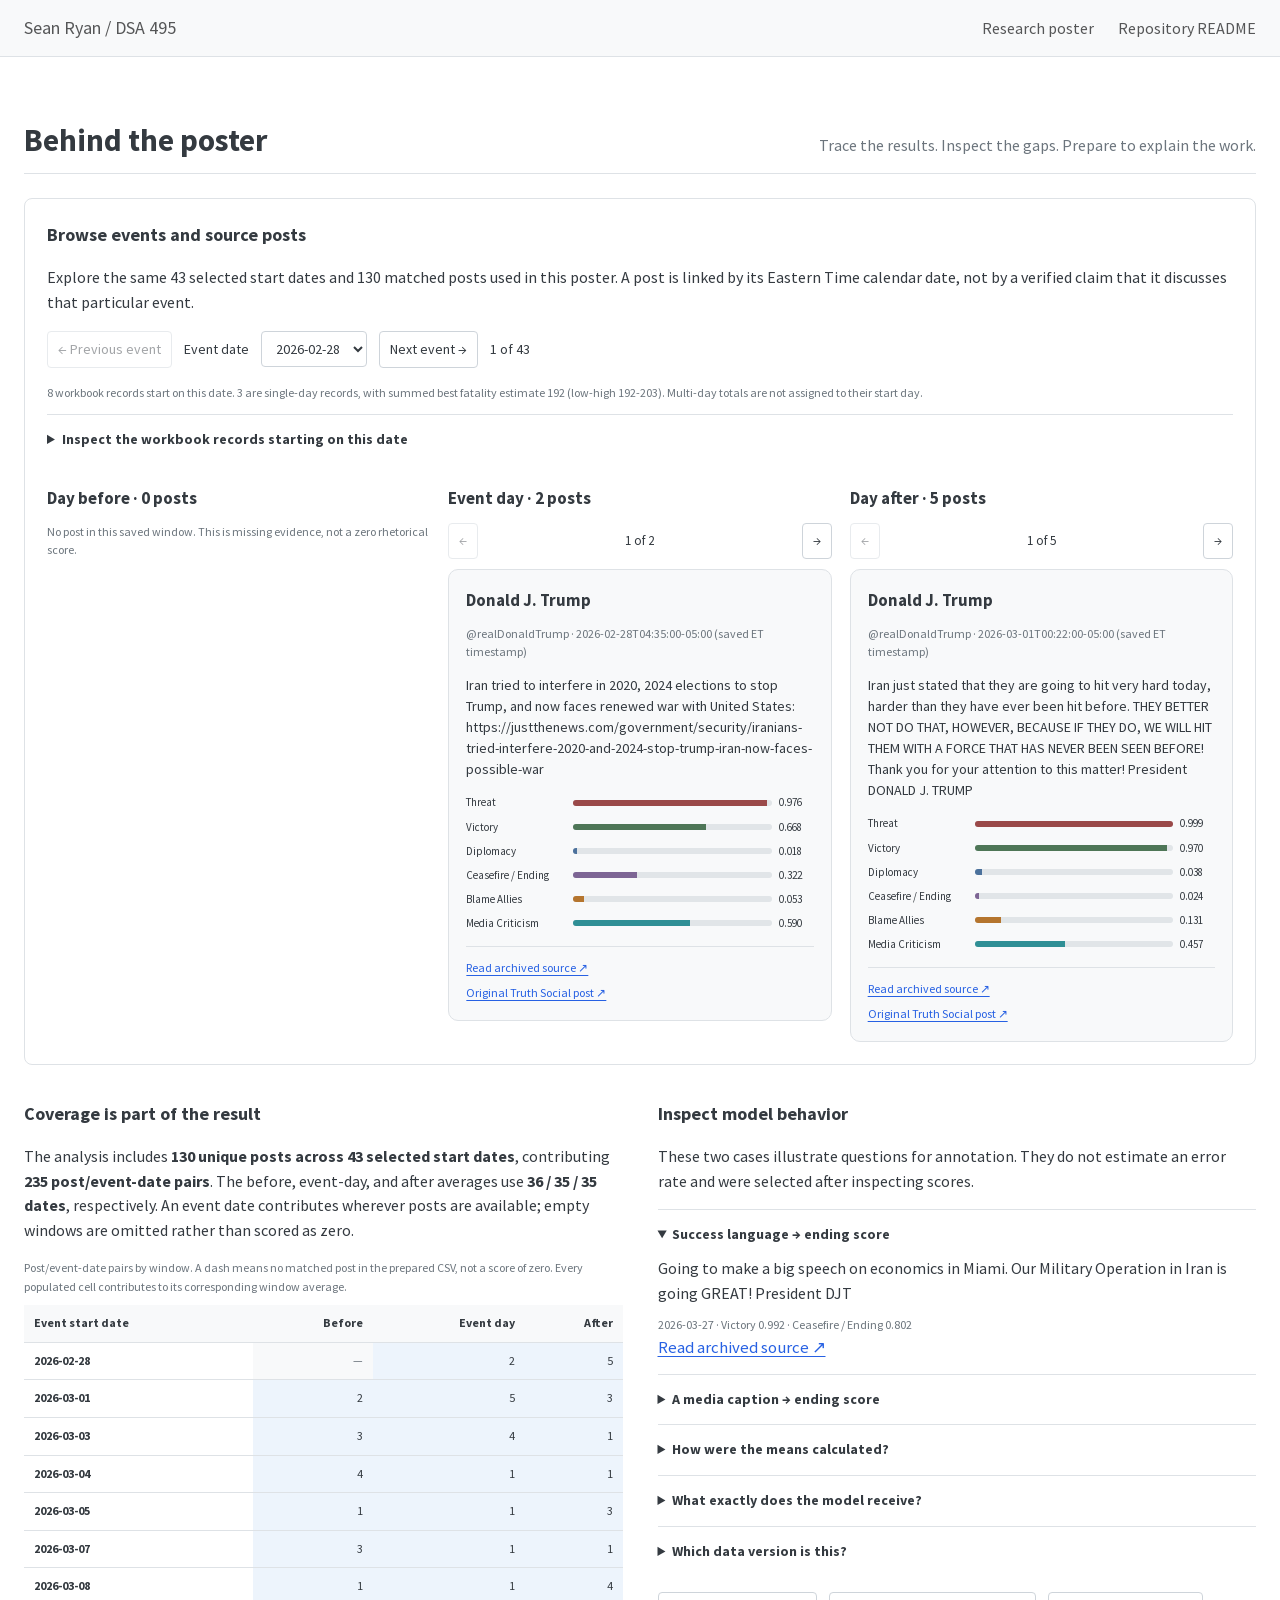
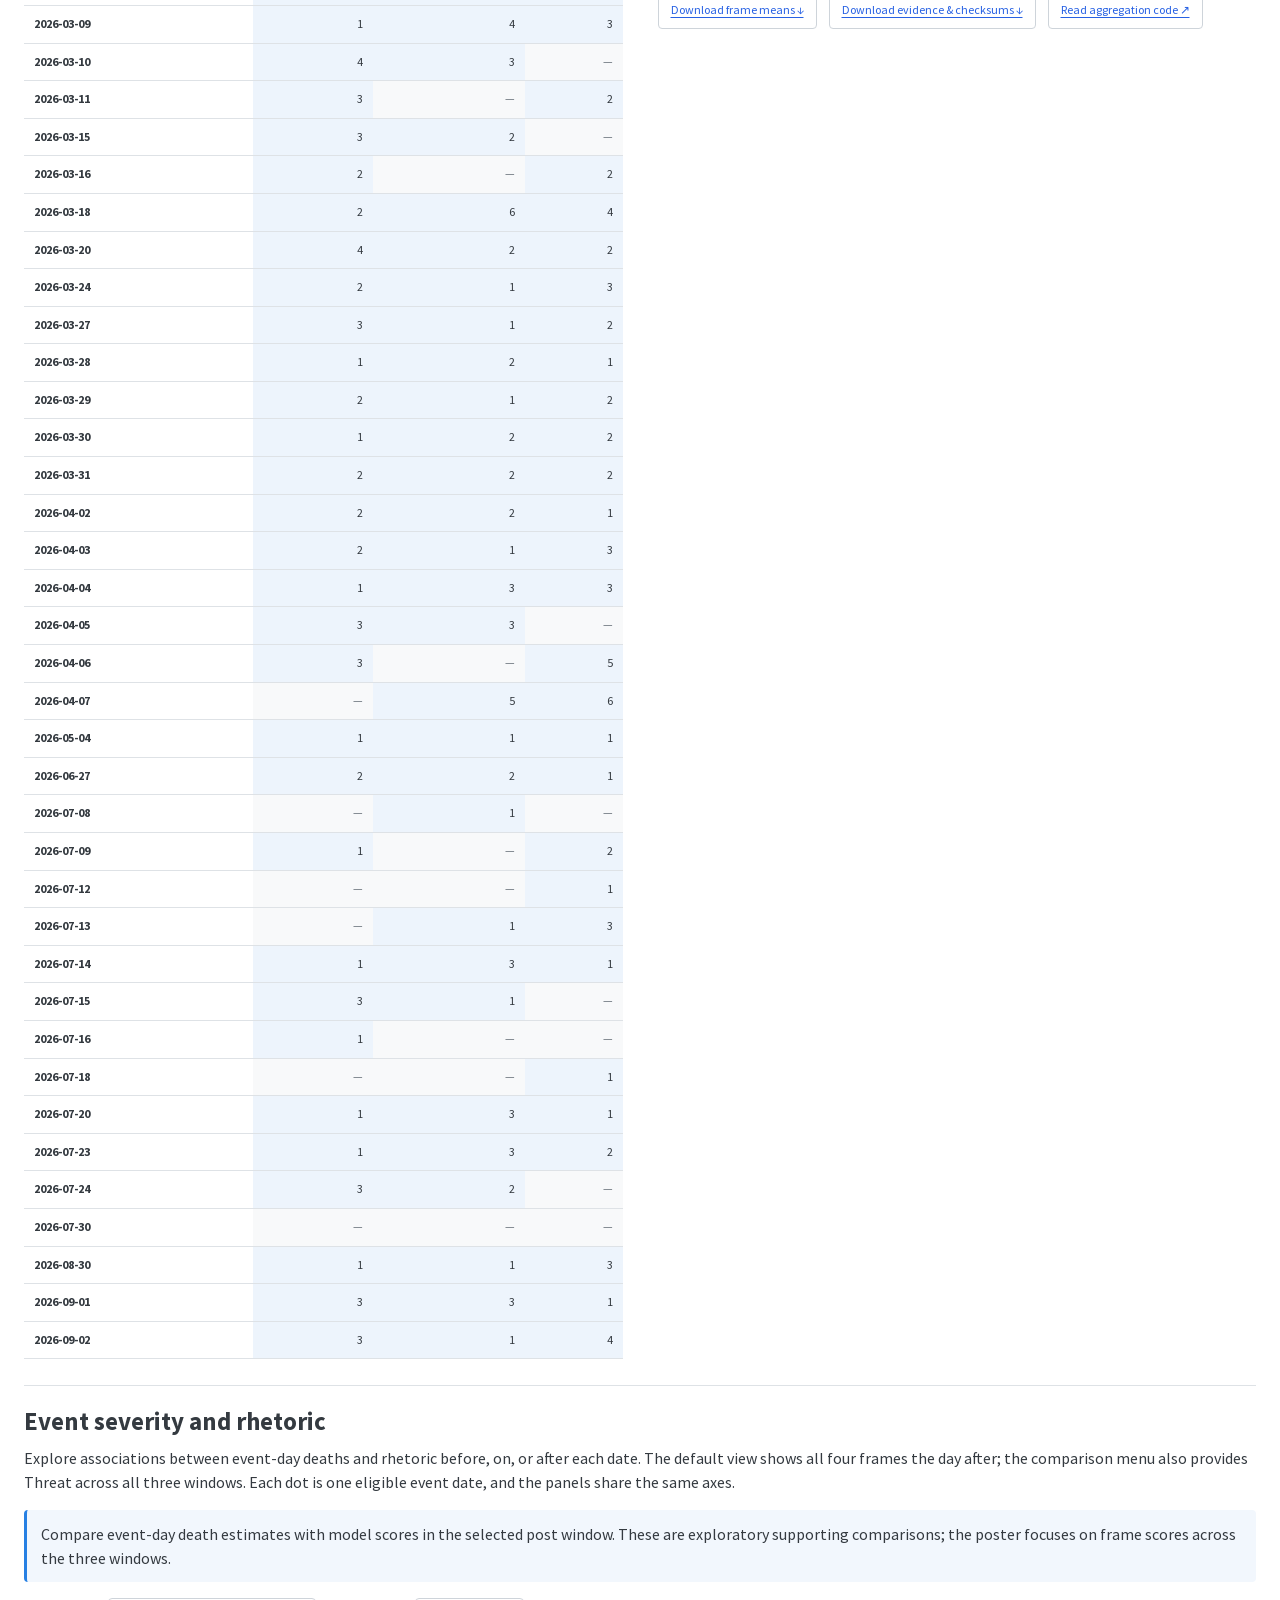
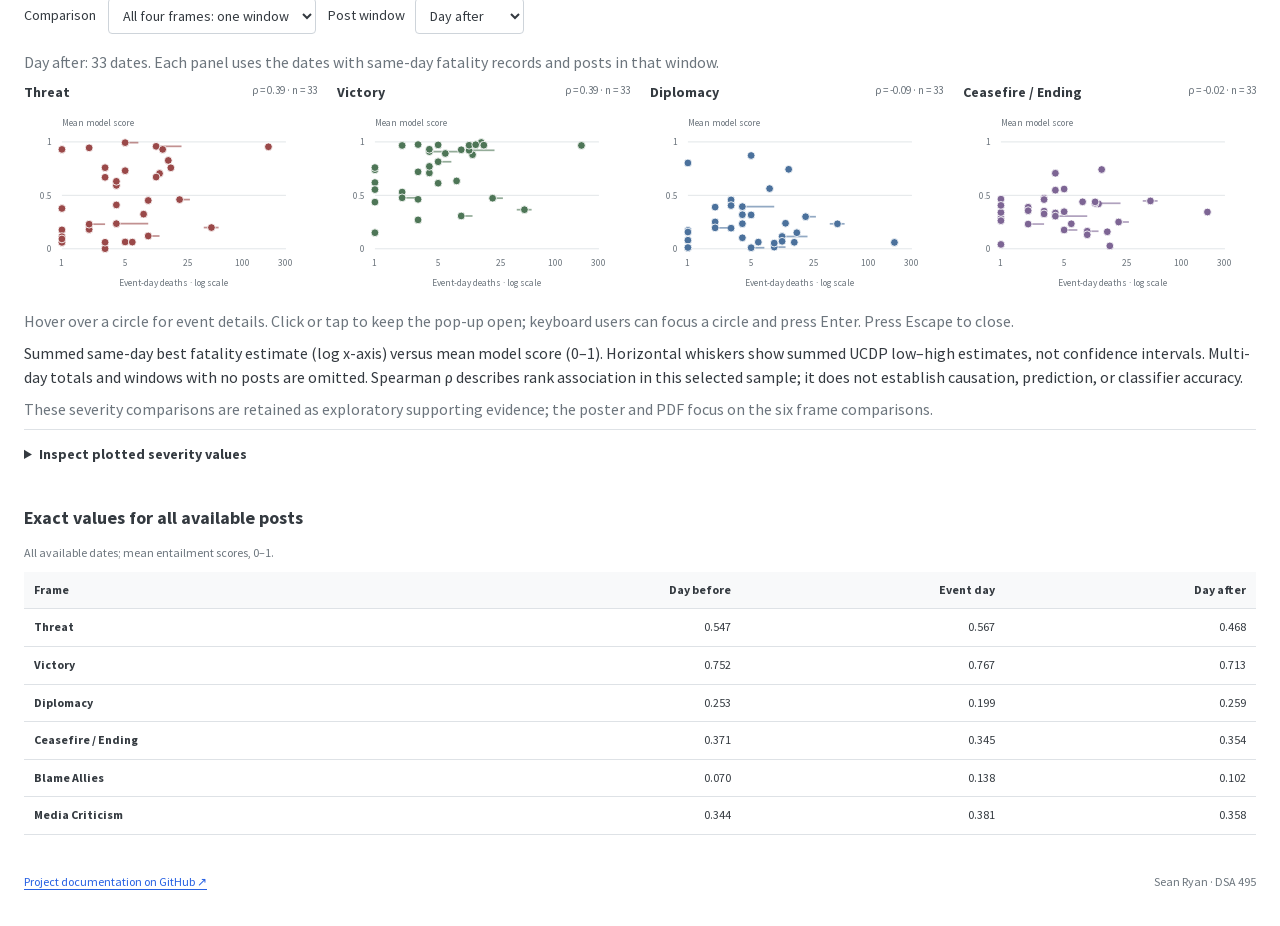
==== commit 28c5f89a: "Freeze September UCDP and November post archive for final poster" ====
--- a/docs/evidence.html
+++ b/docs/evidence.html
@@ -13,7 +13,7 @@
 @media print{@page{size:36in 24in;margin:.55in}html,body{background:white;margin:0;padding:0;-webkit-print-color-adjust:exact;print-color-adjust:exact}.toolbar,.support,.end,.skip{display:none!important}main{max-width:none;padding:0}.paper{border:0;box-shadow:none;padding:0}.masthead h1{font-size:72pt;max-width:none}.dek{font-size:28pt;max-width:none}.eyebrow{font-size:17pt}.byline{font-size:18pt;min-width:330px}.byline b{font-size:27pt}.poster-grid{grid-template-columns:.91fr 1.65fr 1.02fr;gap:.4in}.column+.column{border-left:1px solid var(--rule);padding-left:.35in}.column p,.column li{font-size:18pt;line-height:1.5}.flow span{font-size:16pt}.section-title{font-size:22pt}.column h3{font-size:20pt}.snapshot{padding:22px 0}.stat strong{font-size:50pt}.stat span{font-size:17pt;max-width:230px}.takeaway{grid-template-columns:180px 1fr;padding:25px}.takeaway .label{font-size:17pt}.takeaway h2{font-size:33pt}.takeaway p{font-size:18pt}.mini figcaption{font-size:18pt}.small-charts{gap:18px 24px}.figure-tag{font-size:14pt}.figure-head h3{font-size:22pt}.score-key,.coverage-inline,.interpretation,.note{font-size:15pt!important}.review-status{font-size:15pt}.error-example p,.error-example .score{font-size:16pt}.poster-footer{margin-top:25px}.poster-footer p{font-size:13pt}.evaluation{display:block;grid-column:auto}a{color:inherit}.poster-footer{grid-template-columns:1.3fr 1fr}section,figure{break-inside:avoid}}
 .mini svg{color:var(--ink)}.mini svg text{fill:currentColor}
 </style>
-<link rel="stylesheet" href="portfolio.css?v=1220e05bd3db">
+<link rel="stylesheet" href="portfolio.css?v=d8c142dd642a">
 <style>@media print{@page{size:A4;margin:16mm}.support{display:block!important;margin:0}.support-head,.support-grid{display:block}}</style>
 </head>
 <body>
@@ -23,13 +23,13 @@
 <section class="support" id="evidence" aria-labelledby="evidence-heading"><div class="support-head"><h2 id="evidence-heading">Behind the poster</h2><p>Trace the results. Inspect the gaps. Prepare to explain the work.</p></div>
 <section id="event-timeline" class="event-timeline" aria-labelledby="timeline-heading">
 <h3 id="timeline-heading">Browse events and source posts</h3>
-<p>Explore the same 26 event dates and 87 unique posts used in this poster. A post is linked by its Eastern Time calendar date, not by a verified claim that it discusses that particular event.</p>
+<p>Explore the same 43 selected start dates and 130 matched posts used in this poster. A post is linked by its Eastern Time calendar date, not by a verified claim that it discusses that particular event.</p>
 <div class="event-controls"><button id="event-prev" type="button">← Previous event</button><label for="event-date">Event date</label><select id="event-date"></select><button id="event-next" type="button">Next event →</button><span id="event-count" aria-live="polite"></span></div>
 <p id="event-context" class="note"></p>
 <details><summary>Inspect the workbook records starting on this date</summary><ul id="event-records"></ul></details>
 <div id="event-posts" class="event-posts"></div>
 </section>
-<div class="support-grid"><div><h3>Coverage is part of the result</h3><p>The analysis includes <b>all 87 unique posts across 26 event dates</b>, contributing <b>129 post/event-date pairs</b>. The before, event-day, and after averages use <b>20 / 21 / 21 dates</b>, respectively. An event date contributes wherever posts are available; empty windows are omitted rather than scored as zero.</p><div class="table-wrap"><table id="coverage-table"><caption>Post/event-date pairs by window. A dash means no matched post in the prepared CSV, not a score of zero. Every populated cell contributes to its corresponding window average.</caption><thead><tr><th scope="col">Event start date</th><th scope="col">Before</th><th scope="col">Event day</th><th scope="col">After</th></tr></thead><tbody></tbody></table></div></div><div><h3>Inspect model behavior</h3><p>These two cases illustrate questions for annotation. They do not estimate an error rate and were selected after inspecting scores.</p><div id="examples"></div><details><summary>How were the means calculated?</summary><p>For each frame and event date, average the scores of the unique posts in that date/window. Then take the unweighted mean of those event-date means. A busy event date gets the same weight as a quiet date. Missing groups are omitted, never replaced by zero. A date can contribute to one or two windows without having posts in the remaining windows.</p><p>This reproduces the original notebook’s available-date estimator. It has no non-event control group or causal design. We do not treat overlapping event dates as independent observations or report significance tests.</p></details><details><summary>What exactly does the model receive?</summary><p>The original notebook sends saved <code>content_text</code> to the Transformers zero-shot pipeline with <code>multi_label=True</code>, <code>truncation=True</code>, and hypothesis template <code>This text expresses {}.</code> It scores each unique post once. The prepared text is not stemmed, stopword-filtered, or lowercased by an additional preprocessing step in that notebook. No training or fine-tuning is performed here.</p><ul><li><b>Threat:</b> military threats, escalation, retaliation, ultimatums, warnings, strikes, or destruction directed at Iran.</li><li><b>Victory:</b> claims of victory, military success, Iranian weakness, defeat, surrender, decimation, or successful U.S. operations.</li><li><b>Diplomacy:</b> diplomacy, negotiations, talks, deals, conditions, agreements, or communication with Iran or allied governments.</li><li><b>Ceasefire / Ending:</b> a ceasefire, stopping military operations, ending the conflict, pausing attacks, or declaring the fighting essentially finished.</li><li><b>Blame Allies:</b> blaming or criticizing NATO, European allies, or other countries for not helping enough or being unhelpful.</li><li><b>Media Criticism:</b> criticizing, blaming, or attacking the mainstream news media, journalists, or press coverage as biased, fake, or dishonest.</li></ul></details><details><summary>Which data version is this?</summary><p>This page uses only the two committed CSVs in this project repository: 87 unique posts, 129 post/date pairs, 26 event dates. The README describes a later portfolio revision with different counts. Those data are not mixed into this poster. The workbook supplies event records and same-day fatality estimates; rhetorical means come from the committed event-window CSV and saved scores. Workbook release labels are Jan-Jun 2026 v26.01.26.06 and July 2026 v26.0.7. The source viewer flags inconsistent bounds on multi-day record 625182; that cumulative record is excluded from the severity plots.</p><p>These files are derived inputs. Rebuilding the poster from them is reproducible; reconstructing the exact original upstream collection and reproducing model inference still requires pinned source and software versions.</p></details><div class="download-row"><a href="frame-means.csv" download>Download frame means ↓</a><a href="evidence.json" download>Download evidence &amp; checksums ↓</a><a href="https://github.com/Strokeofluck/DSA495-trump-iran-rhetoric-analysis/blob/main/scripts/build_poster.py">Read aggregation code ↗</a></div></div></div>
+<div class="support-grid"><div><h3>Coverage is part of the result</h3><p>The analysis includes <b>130 unique posts across 43 selected start dates</b>, contributing <b>235 post/event-date pairs</b>. The before, event-day, and after averages use <b>36 / 35 / 35 dates</b>, respectively. An event date contributes wherever posts are available; empty windows are omitted rather than scored as zero.</p><div class="table-wrap"><table id="coverage-table"><caption>Post/event-date pairs by window. A dash means no matched post in the prepared CSV, not a score of zero. Every populated cell contributes to its corresponding window average.</caption><thead><tr><th scope="col">Event start date</th><th scope="col">Before</th><th scope="col">Event day</th><th scope="col">After</th></tr></thead><tbody></tbody></table></div></div><div><h3>Inspect model behavior</h3><p>These two cases illustrate questions for annotation. They do not estimate an error rate and were selected after inspecting scores.</p><div id="examples"></div><details><summary>How were the means calculated?</summary><p>For each frame and event date, average the scores of the unique posts in that date/window. Then take the unweighted mean of those event-date means. A busy event date gets the same weight as a quiet date. Missing groups are omitted, never replaced by zero. A date can contribute to one or two windows without having posts in the remaining windows.</p><p>This reproduces the original notebook’s available-date estimator. It has no non-event control group or causal design. We do not treat overlapping event dates as independent observations or report significance tests.</p></details><details><summary>What exactly does the model receive?</summary><p>The original notebook sends saved <code>content_text</code> to the Transformers zero-shot pipeline with <code>multi_label=True</code>, <code>truncation=True</code>, and hypothesis template <code>This text expresses {}.</code> It scores each unique post once. The prepared text is not stemmed, stopword-filtered, or lowercased by an additional preprocessing step in that notebook. No training or fine-tuning is performed. The final refresh applies the same classifier and prompts to 40 new texts.</p><ul><li><b>Threat:</b> military threats, escalation, retaliation, ultimatums, warnings, strikes, or destruction directed at Iran.</li><li><b>Victory:</b> claims of victory, military success, Iranian weakness, defeat, surrender, decimation, or successful U.S. operations.</li><li><b>Diplomacy:</b> diplomacy, negotiations, talks, deals, conditions, agreements, or communication with Iran or allied governments.</li><li><b>Ceasefire / Ending:</b> a ceasefire, stopping military operations, ending the conflict, pausing attacks, or declaring the fighting essentially finished.</li><li><b>Blame Allies:</b> blaming or criticizing NATO, European allies, or other countries for not helping enough or being unhelpful.</li><li><b>Media Criticism:</b> criticizing, blaming, or attacking the mainstream news media, journalists, or press coverage as biased, fake, or dishonest.</li></ul></details><details><summary>Which data version is this?</summary><p>Final snapshot frozen November 3, 2026. UCDP Candidate 26.01.26.09 covers January–September; the public post archive is pinned to revision <code>db7fed9bc7f495398e29ffa6e3423e21d720cc6b</code> and extends through November 3. Reviewed selection yields 75 records across 43 start dates (February 28–September 2), 130 matched posts, and 235 post/date pairs. July 30 has no matching posts and remains in coverage.</p><p>Selection preserves prior documented U.S./joint inclusions by ID where they remain in the current release, adds reviewed event-specific U.S./joint reports, and marks the rescue-operation-context exception. Generic joint-war titles and dyad membership alone are insufficient. Two withdrawn prior selected IDs are not carried forward. The repository contains the complete Iran source extract, per-record selection decisions, and source checksums.</p><p>Post selection preserves legacy reviewed IDs and applies the Iran/Iranian, Tehran, Hormuz, and Khamenei keywords uniformly to other original text posts. Quotes and reblogs are excluded. Ninety prior scores were reused only after normalized text matched; 40 new texts were scored with the original six prompts, BART revision <code>d7645e127eaf1aefc7862fd59a17a5aa8558b8ce</code>, Transformers 4.57.6, and Torch 2.12.0+cpu. Original legacy model revision is unknown.</p><p>Event dates come from the current selected CSV, including revised start dates. Model inputs contain text only. Multi-day record 625182 still has inconsistent source bounds; values remain as supplied and its cumulative deaths are excluded from same-day severity. The removed severity section remains absent from the poster; these comparisons are supporting evidence only.</p></details><div class="download-row"><a href="frame-means.csv" download>Download frame means ↓</a><a href="evidence.json" download>Download evidence &amp; checksums ↓</a><a href="https://github.com/Strokeofluck/DSA495-trump-iran-rhetoric-analysis/blob/main/scripts/build_poster.py">Read aggregation code ↗</a></div></div></div>
 <section class="severity-block" id="severity-analysis" aria-labelledby="severity-heading">
 <h2 id="severity-heading">Event severity and rhetoric</h2>
 <p class="severity-intro">Explore associations between event-day deaths and rhetoric before, on, or after each date. The default view shows all four frames the day after; the comparison menu also provides Threat across all three windows. Each dot is one eligible event date, and the panels share the same axes.</p>
@@ -45,7 +45,7 @@
 <div class="evidence-table"><h3>Exact values for all available posts</h3><div class="table-wrap"><table id="means-table"><caption id="means-caption">All available dates; mean entailment scores, 0–1.</caption><thead><tr><th scope="col">Frame</th><th scope="col">Day before</th><th scope="col">Event day</th><th scope="col">Day after</th></tr></thead><tbody></tbody></table></div></div></section>
 <footer class="end"><a href="https://github.com/Strokeofluck/DSA495-trump-iran-rhetoric-analysis#readme">Project documentation on GitHub ↗</a><span>Sean Ryan · DSA 495</span></footer>
 </main>
-<script id="evidence-data" type="application/json">{"frames": ["Threat", "Victory", "Diplomacy", "Ceasefire / Ending", "Blame Allies", "Media Criticism"], "windows": [-1, 0, 1], "snapshot": {"posts": 87, "pairs": 129, "dates": 26, "first": "2026-02-28", "last": "2026-07-24", "overlapping_posts": 32, "extra_links": 42}, "summaries": {"available": {"dates": 26, "coverage": [20, 21, 21], "rows": [40, 40, 49], "means": {"Threat": [0.5476339321273068, 0.5244780239912438, 0.4845270719814358], "Victory": [0.6729612269982075, 0.7611159462472498, 0.6996707000686521], "Diplomacy": [0.222735445581687, 0.20924540703242187, 0.27170955790668755], "Ceasefire / Ending": [0.34289052658714353, 0.3279236771417634, 0.39100891781050623], "Blame Allies": [0.07084261536777679, 0.12468281057090425, 0.1123854595546921], "Media Criticism": [0.34286164434161037, 0.33287014830561856, 0.3511452108917255]}}}, "event_context": {"events": [{"date": "2026-02-28", "records": [{"id": "620876", "date_start": "2026-02-28", "date_end": "2026-02-28", "best": 155.0, "low": 155.0, "high": 168.0, "bounds_valid": true, "us_involvement": "Joint US-Israel", "source_headline": "Children must not be 'collateral damage' in Mideast war: UN experts;Iran says Minab school strike death toll 155: state TV;Death toll in strike on southern Iran school reaches 40: state media;Death toll from attack on school in Iran's south rises to 85: judiciary;Iran Red Crescent says death toll from strike that hit school in south now 108;1st LD Writethru: Death toll rises to 148 in U.S.-Israeli attack on Iranian school;USA/Iran: Those responsible for deadly and unlawful US strike on school that killed over 100 children must be held accountable", "where_coordinates": "Minab town", "ucdp_release": "Jan-Jun 2026 v26.01.26.06"}, {"id": "620877", "date_start": "2026-02-28", "date_end": "2026-02-28", "best": 7.0, "low": 7.0, "high": 7.0, "bounds_valid": true, "us_involvement": "Joint US-Israel", "source_headline": "Iran leader Khamenei killed in massive US and Israeli attack;Israel army says Iran Guards chief Mohammad Pakpour killed in strikes;Khamenei killed in US-Israeli strike, Iran confirms\n\nCR \n\nSource: Islamic Republic of Iran News Network (IRINN), Tehran, in Persian 0128 GMT 1 Mar 26", "where_coordinates": "Tehran city", "ucdp_release": "Jan-Jun 2026 v26.01.26.06"}, {"id": "621091", "date_start": "2026-02-28", "date_end": "2026-03-01", "best": 552.0, "low": 552.0, "high": 552.0, "bounds_valid": true, "us_involvement": "Joint US-Israel", "source_headline": "Iran Red Crescent says 555 people killed in Iran since start of war;Iran Red Crescent says 787 killed so far since war began;US-Israel attacks on Iran: Death toll and injuries live tracker", "where_coordinates": "Iran", "ucdp_release": "Jan-Jun 2026 v26.01.26.06"}, {"id": "625182", "date_start": "2026-02-28", "date_end": "2026-04-07", "best": 2417.0, "low": 2417.0, "high": 2401.0, "bounds_valid": false, "us_involvement": "Joint US-Israel", "source_headline": "Iran reports 3,468 dead in war with US, Israel: official;Iran state media says more than 1,000 killed in strikes;Iranian state-run foundation says 1,230 killed in strikes;Iranian government agency says at least 1,045 people have been killed in the war so far;1st LD Writethru: At least 1,332 Iranian civilians killed in U.S.-Israeli airstrikes: Iran's UN envoy;1st LD Writethru: Israeli military says about 1,900 Iranian soldiers, commanders killed in strikes;1st LD Writethru: U.S.-Israeli strikes kill 226 women, 204 children in Iran -- media;Iran emergency workers search for survivors after deadly US-Israel attacks;Iran says 1,255 people killed in US-Israeli attacks, mostly civilians;Iran war live: Israel hits Lebanon, Hormuz fears rise, Gulf states attacked\n\n\nAU \n\n\nMariamne Everett, Elis Gjevori, Tim Hume;Explosions near Tehran al-Quds Day march in solidarity with Palestinians;At least 7,650 killed in 40 days of war, including 1,030 civilians — Hengaw’s tenth report;Iran puts war death toll at 3,468, says 45% were civilians\n\nCR \n\nSource: Tasnim news agency, Tehran, in Persian 0913 GMT 26 Apr 26;Iran says identities of 3,375 killed in 40‑day war confirmed\n\nCR \n\nSource: Islamic Republic News Agency (IRNA) website, Tehran, in Persian 1207 GMT 12 Apr 26;Day 32 of U.S. and Israeli Attacks on Iran: Strikes Focused on Central Regions of the Country", "where_coordinates": "Iran", "ucdp_release": "Jan-Jun 2026 v26.01.26.06"}, {"id": "625367", "date_start": "2026-02-28", "date_end": "2026-03-29", "best": 24.0, "low": 24.0, "high": 24.0, "bounds_valid": true, "us_involvement": "Joint US-Israel", "source_headline": "5 killed in U.S.-Israeli raid on port city in Iran", "where_coordinates": "Hormozgan province", "ucdp_release": "Jan-Jun 2026 v26.01.26.06"}, {"id": "625374", "date_start": "2026-02-28", "date_end": "2026-04-03", "best": 31.0, "low": 31.0, "high": 31.0, "bounds_valid": true, "us_involvement": "Joint US-Israel", "source_headline": "1st LD Writethru: Death toll rises to 13 from U.S.-Israeli attacks on bridge in N. Iran", "where_coordinates": "Alborz province", "ucdp_release": "Jan-Jun 2026 v26.01.26.06"}, {"id": "629399", "date_start": "2026-02-28", "date_end": "2026-04-01", "best": 44.0, "low": 44.0, "high": 44.0, "bounds_valid": true, "us_involvement": "Joint US-Israel", "source_headline": "More than 40 Iranian seafarers killed during US-Israeli war: Union leader\n\n\nAU \n\n\nErin Hale", "where_coordinates": "Straight of Hormuz", "ucdp_release": "Jan-Jun 2026 v26.01.26.06"}], "same_day_records": 2, "bounds_valid": true, "fatalities": 162.0, "low": 162.0, "high": 175.0, "windows": {"-1": [], "0": [{"truth_id": "116147572522796874", "content_text": "Iran tried to interfere in 2020, 2024 elections to stop Trump, and now faces renewed war with United States:\r\nhttps://justthenews.com/government/security/iranians-tried-interfere-2020-and-2024-stop-trump-iran-now-faces-possible-war", "source_url": "https://trumpstruth.org/statuses/36993", "truth_url": "https://truthsocial.com/@realDonaldTrump/116147572522796874", "created_at_et": "2026-02-28 04:35:00-05:00", "post_date_et": "2026-02-28", "scores": {"Threat": 0.976250171661377, "Victory": 0.668383002281189, "Diplomacy": 0.01794605515897274, "Ceasefire / Ending": 0.3215133547782898, "Blame Allies": 0.05274178087711334, "Media Criticism": 0.5899282097816467}}, {"truth_id": "116150413051904167", "content_text": "Khamenei, one of the most evil people in History, is dead. This is not only Justice for the people of Iran, but for all Great Americans, and those people from many Countries throughout the World, that have been killed or mutilated by Khamenei and his gang of bloodthirsty THUGS. He was unable to avoid our Intelligence and Highly Sophisticated Tracking Systems and, working closely with Israel, there was not a thing he, or the other leaders that have been killed along with him, could do. This is the single greatest chance for the Iranian people to take back their Country. We are hearing that many of their IRGC, Military, and other Security and Police Forces, no longer want to fight, and are looking for Immunity from us. As I said last night, “Now they can have Immunity, later they only get Death!” Hopefully, the IRGC and Police will peacefully merge with the Iranian Patriots, and work together as a unit to bring back the Country to the Greatness it deserves. That process should soon be starting in that, not only the death of Khamenei but the Country has been, in only one day, very much destroyed and, even, obliterated. The heavy and pinpoint bombing, however, will continue, uninterrupted throughout the week or, as long as necessary to achieve our objective of PEACE THROUGHOUT THE MIDDLE EAST AND, INDEED, THE WORLD!\r\nThank you for your attention to this matter.\r\nPRESIDENT DONALD J. TRUMP", "source_url": "https://trumpstruth.org/statuses/36996", "truth_url": "https://truthsocial.com/@realDonaldTrump/116150413051904167", "created_at_et": "2026-02-28 16:37:00-05:00", "post_date_et": "2026-02-28", "scores": {"Threat": 0.6603316068649292, "Victory": 0.9272257685661316, "Diplomacy": 0.008016420528292656, "Ceasefire / Ending": 0.0473259761929512, "Blame Allies": 0.03659890219569206, "Media Criticism": 0.4097610116004944}}], "1": [{"truth_id": "116152241303132753", "content_text": "Iran just stated that they are going to hit very hard today, harder than they have ever been hit before. THEY BETTER NOT DO THAT, HOWEVER, BECAUSE IF THEY DO, WE WILL HIT THEM WITH A FORCE THAT HAS NEVER BEEN SEEN BEFORE! Thank you for your attention to this matter! President DONALD J. TRUMP", "source_url": "https://trumpstruth.org/statuses/36999", "truth_url": "https://truthsocial.com/@realDonaldTrump/116152241303132753", "created_at_et": "2026-03-01 00:22:00-05:00", "post_date_et": "2026-03-01", "scores": {"Threat": 0.9986249208450317, "Victory": 0.9697151780128479, "Diplomacy": 0.03806738927960396, "Ceasefire / Ending": 0.02404491789638996, "Blame Allies": 0.13057801127433777, "Media Criticism": 0.45675480365753174}}, {"truth_id": "116152251973821428", "content_text": "Iran just stated that they are going to hit very hard today, harder than they have ever hit before. THEY BETTER NOT DO THAT, HOWEVER, BECAUSE IF THEY DO, WE WILL HIT THEM WITH A FORCE THAT HAS NEVER BEEN SEEN BEFORE! Thank you for your attention to this matter! President DONALD J. TRUMP", "source_url": "https://trumpstruth.org/statuses/37000", "truth_url": "https://truthsocial.com/@realDonaldTrump/116152251973821428", "created_at_et": "2026-03-01 00:25:00-05:00", "post_date_et": "2026-03-01", "scores": {"Threat": 0.9985907077789307, "Victory": 0.9795204401016235, "Diplomacy": 0.13388122618198395, "Ceasefire / Ending": 0.03022809885442257, "Blame Allies": 0.1934395581483841, "Media Criticism": 0.4854225218296051}}, {"truth_id": "116153963970975385", "content_text": "Michael Goodwin: The death of Ayatollah Khamenei instantly makes the world a better place: https://nypost.com/2026/02/28/opinion/trump-stood-by-his-words-and-attacked-iran-ending-the-reign-of-khamenei/", "source_url": "https://trumpstruth.org/statuses/37001", "truth_url": "https://truthsocial.com/@realDonaldTrump/116153963970975385", "created_at_et": "2026-03-01 07:40:00-05:00", "post_date_et": "2026-03-01", "scores": {"Threat": 0.9953094720840454, "Victory": 0.952526867389679, "Diplomacy": 0.04044588282704353, "Ceasefire / Ending": 0.6822200417518616, "Blame Allies": 0.056375376880168915, "Media Criticism": 0.27182379364967346}}, {"truth_id": "116154493534592978", "content_text": "Trump’s bold move to rid the world of Iran’s evil regime once and for all: https://nypost.com/2026/02/28/opinion/trumps-bold-move-to-rid-the-world-of-irans-evil-regime-once-and-for-all/", "source_url": "https://trumpstruth.org/statuses/37008", "truth_url": "https://truthsocial.com/@realDonaldTrump/116154493534592978", "created_at_et": "2026-03-01 09:55:00-05:00", "post_date_et": "2026-03-01", "scores": {"Threat": 0.7944393754005432, "Victory": 0.9353222250938416, "Diplomacy": 0.07775414735078812, "Ceasefire / Ending": 0.8927226662635803, "Blame Allies": 0.005695403087884188, "Media Criticism": 0.23128555715084076}}, {"truth_id": "116155069503653714", "content_text": "I have just been informed that we have destroyed and sunk 9 Iranian Naval Ships, some of them relatively large and important. We are going after the rest — They will soon be floating at the bottom of the sea, also! In a different attack, we largely destroyed their Naval Headquarters. Other than that, their Navy is doing very well! PRESIDENT DONALD J. TRUMP", "source_url": "https://trumpstruth.org/statuses/37010", "truth_url": "https://truthsocial.com/@realDonaldTrump/116155069503653714", "created_at_et": "2026-03-01 12:21:00-05:00", "post_date_et": "2026-03-01", "scores": {"Threat": 0.9850311875343323, "Victory": 0.9971661567687988, "Diplomacy": 0.005673352628946304, "Ceasefire / Ending": 0.09065870940685272, "Blame Allies": 0.08502081036567688, "Media Criticism": 0.3783664107322693}}]}}, {"date": "2026-03-04", "records": [{"id": "625183", "date_start": "2026-03-04", "date_end": "2026-03-04", "best": 1.0, "low": 1.0, "high": 1.0, "bounds_valid": true, "us_involvement": "US", "source_headline": "US says it killed leader of unit that tried to assassinate Trump", "where_coordinates": "Iran", "ucdp_release": "Jan-Jun 2026 v26.01.26.06"}], "same_day_records": 1, "bounds_valid": true, "fatalities": 1.0, "low": 1.0, "high": 1.0, "windows": {"-1": [{"truth_id": "116165200090740839", "content_text": "NATO Secretary General Mark Rutte praises 'Operation Epic Fury' strikes on Iran: https://www.foxnews.com/video/6390268301112", "source_url": "https://trumpstruth.org/statuses/37061", "truth_url": "https://truthsocial.com/@realDonaldTrump/116165200090740839", "created_at_et": "2026-03-03 07:18:00-05:00", "post_date_et": "2026-03-03", "scores": {"Threat": 0.9934613704681396, "Victory": 0.9914534687995911, "Diplomacy": 0.0019805002957582474, "Ceasefire / Ending": 0.21534854173660278, "Blame Allies": 0.000728512357454747, "Media Criticism": 0.05860140174627304}}, {"truth_id": "116165282347349425", "content_text": "Their air defense, Air Force, Navy, and Leadership is gone. They want to talk. I said “Too Late!”\r\nhttps://www.washingtonpost.com/opinions/2026/03/03/iran-strike-venezuela-military-trump-doctrine/?pwapi_token=eyJ0eXAiOiJKV1QiLCJhbGciOiJIUzI1NiJ9", "source_url": "https://trumpstruth.org/statuses/37062", "truth_url": "https://truthsocial.com/@realDonaldTrump/116165282347349425", "created_at_et": "2026-03-03 07:38:00-05:00", "post_date_et": "2026-03-03", "scores": {"Threat": 0.9138810634613037, "Victory": 0.8818214535713196, "Diplomacy": 0.25686338543891907, "Ceasefire / Ending": 0.5844475030899048, "Blame Allies": 0.16294416785240173, "Media Criticism": 0.6331659555435181}}, {"truth_id": "116165373479209735", "content_text": "Have unlimited mid to upper tier Weaponry - Brutal “stuff.” Wall Street Journal story was wrong, and a disgrace. President DJT\r\nhttps://www.washingtonpost.com/opinions/2026/03/03/iran-strike-venezuela-military-trump-doctrine/?pwapi_token=eyJ0eXAiOiJKV1QiLCJhbGciOiJIUzI1NiJ9", "source_url": "https://trumpstruth.org/statuses/37063", "truth_url": "https://truthsocial.com/@realDonaldTrump/116165373479209735", "created_at_et": "2026-03-03 08:02:00-05:00", "post_date_et": "2026-03-03", "scores": {"Threat": 0.9914611577987671, "Victory": 0.9363254308700562, "Diplomacy": 0.032119084149599075, "Ceasefire / Ending": 0.5109427571296692, "Blame Allies": 0.11745593696832657, "Media Criticism": 0.8284558653831482}}, {"truth_id": "116166926920657651", "content_text": "Effective IMMEDIATELY, I have ordered the United States Development Finance Corporation (DFC) to provide, at a very reasonable price, political risk insurance and guarantees for the Financial Security of ALL Maritime Trade, especially Energy, traveling through the Gulf. This will be available to all Shipping Lines. If necessary, the United States Navy will begin escorting tankers through the Strait of Hormuz, as soon as possible. No matter what, the United States will ensure the FREE FLOW of ENERGY to the WORLD. The United States’ ECONOMIC and MILITARY MIGHT is the GREATEST ON EARTH — More actions to come. Thank you for your attention to this matter! President DONALD J. TRUMP", "source_url": "https://trumpstruth.org/statuses/37065", "truth_url": "https://truthsocial.com/@realDonaldTrump/116166926920657651", "created_at_et": "2026-03-03 14:37:00-05:00", "post_date_et": "2026-03-03", "scores": {"Threat": 0.27135053277015686, "Victory": 0.9314570426940918, "Diplomacy": 0.022960849106311798, "Ceasefire / Ending": 0.156079962849617, "Blame Allies": 0.031820908188819885, "Media Criticism": 0.2389475256204605}}], "0": [{"truth_id": "116174757064824630", "content_text": "NATO Chief Rutte to Newsmax: Trump's Iran Mission Has Broad Allied Support: https://www.newsmax.com/newsmax-tv/nato-chief-rutte-to-newsmax-trumps-iran-mission-has-broad-allied-support/2026/03/04/id/1248354/", "source_url": "https://trumpstruth.org/statuses/37134", "truth_url": "https://truthsocial.com/@realDonaldTrump/116174757064824630", "created_at_et": "2026-03-04 23:48:00-05:00", "post_date_et": "2026-03-04", "scores": {"Threat": 0.17673583328723907, "Victory": 0.6196945905685425, "Diplomacy": 0.802966296672821, "Ceasefire / Ending": 0.4647217094898224, "Blame Allies": 0.0007572337635792792, "Media Criticism": 0.070813849568367}}], "1": [{"truth_id": "116177065488835367", "content_text": "Melania Trump makes history presiding over UN Security Council — remarking on Iran war deaths: https://nypost.com/2026/03/02/us-news/melania-trump-makes-history-presiding-over-un-security-council-acknowledges-challenging-times/", "source_url": "https://trumpstruth.org/statuses/37135", "truth_url": "https://truthsocial.com/@realDonaldTrump/116177065488835367", "created_at_et": "2026-03-05 09:35:00-05:00", "post_date_et": "2026-03-05", "scores": {"Threat": 0.11353140324354172, "Victory": 0.15011274814605713, "Diplomacy": 0.17142245173454285, "Ceasefire / Ending": 0.2860073745250702, "Blame Allies": 0.017363857477903366, "Media Criticism": 0.07623643428087234}}]}}, {"date": "2026-03-08", "records": [{"id": "625187", "date_start": "2026-03-08", "date_end": "2026-03-08", "best": 4.0, "low": 4.0, "high": 4.0, "bounds_valid": true, "us_involvement": "Joint US-Israel", "source_headline": "US, Israel hit five oil sites in and near Tehran: official", "where_coordinates": "Tehran city", "ucdp_release": "Jan-Jun 2026 v26.01.26.06"}], "same_day_records": 1, "bounds_valid": true, "fatalities": 4.0, "low": 4.0, "high": 4.0, "windows": {"-1": [{"truth_id": "116187586876366061", "content_text": "Iran, which is being beat to HELL, has apologized and surrendered to its Middle East neighbors, and promised that it will not shoot at them anymore. This promise was only made because of the relentless U.S. and Israeli attack. They were looking to take over and rule the Middle East. It is the first time that Iran has ever lost, in thousands of years, to surrounding Middle Eastern Countries. They have said, “Thank you President Trump.” I have said, “You’re welcome!” Iran is no longer the “Bully of the Middle East,” they are, instead, “THE LOSER OF THE MIDDLE EAST,” and will be for many decades until they surrender or, more likely, completely collapse! Today Iran will be hit very hard! Under serious consideration for complete destruction and certain death, because of Iran’s bad behavior, are areas and groups of people that were not considered for targeting up until this moment in time. Thank you for your attention to this matter! President DONALD J. TRUMP", "source_url": "https://trumpstruth.org/statuses/37201", "truth_url": "https://truthsocial.com/@realDonaldTrump/116187586876366061", "created_at_et": "2026-03-07 06:11:00-05:00", "post_date_et": "2026-03-07", "scores": {"Threat": 0.9520094990730286, "Victory": 0.959315836429596, "Diplomacy": 0.061423592269420624, "Ceasefire / Ending": 0.287180632352829, "Blame Allies": 0.029204584658145905, "Media Criticism": 0.45422831177711487}}], "0": [{"truth_id": "116196014942465383", "content_text": "Short term oil prices, which will drop rapidly when the destruction of the Iran nuclear threat is over, is a very small price to pay for U.S.A., and World, Safety and Peace. ONLY FOOLS WOULD THINK DIFFERENTLY!President DJT", "source_url": "https://trumpstruth.org/statuses/37208", "truth_url": "https://truthsocial.com/@realDonaldTrump/116196014942465383", "created_at_et": "2026-03-08 18:54:00-04:00", "post_date_et": "2026-03-08", "scores": {"Threat": 0.032937705516815186, "Victory": 0.6283805966377258, "Diplomacy": 0.048978012055158615, "Ceasefire / Ending": 0.33660632371902466, "Blame Allies": 0.01367999892681837, "Media Criticism": 0.14775033295154572}}], "1": [{"truth_id": "116199640636892669", "content_text": "Australia is making a terrible humanitarian mistake by allowing the Iran National Woman’s Soccer team to be forced back to Iran, where they will most likely be killed. Don’t do it, Mr. Prime Minister, give ASYLUM. The U.S. will take them if you won’t. Thank you for your attention to this matter. President DONALD J. TRUMP", "source_url": "https://trumpstruth.org/statuses/37215", "truth_url": "https://truthsocial.com/@realDonaldTrump/116199640636892669", "created_at_et": "2026-03-09 10:16:00-04:00", "post_date_et": "2026-03-09", "scores": {"Threat": 0.2871260643005371, "Victory": 0.39595863223075867, "Diplomacy": 0.10648421943187714, "Ceasefire / Ending": 0.41887176036834717, "Blame Allies": 0.07089719921350479, "Media Criticism": 0.2749611735343933}}, {"truth_id": "116200028617921781", "content_text": "I just spoke to Prime Minister Anthony Albanese, of Australia, concerning the Iranian National Women’s Soccer Team. He’s on it! Five have already been taken care of, and the rest are on their way. Some, however, feel they must go back because they are worried about the safety of their families, including threats to those family members if they don’t return. In any event, the Prime Minister is doing a very good job having to do with this rather delicate situation. God bless Australia! President DONALD J. TRUMP", "source_url": "https://trumpstruth.org/statuses/37217", "truth_url": "https://truthsocial.com/@realDonaldTrump/116200028617921781", "created_at_et": "2026-03-09 11:55:00-04:00", "post_date_et": "2026-03-09", "scores": {"Threat": 0.1033163070678711, "Victory": 0.6363094449043274, "Diplomacy": 0.8207477927207947, "Ceasefire / Ending": 0.45666617155075073, "Blame Allies": 0.02987712249159813, "Media Criticism": 0.32912325859069824}}, {"truth_id": "116202053313332968", "content_text": "52% of US Likely Voters support Trump’s decision to strike Iran: Poll: https://justthenews.com/politics-policy/polling/52-us-likely-voters-support-trumps-decision-strike-iran-poll", "source_url": "https://trumpstruth.org/statuses/37223", "truth_url": "https://truthsocial.com/@realDonaldTrump/116202053313332968", "created_at_et": "2026-03-09 20:30:00-04:00", "post_date_et": "2026-03-09", "scores": {"Threat": 0.982987105846405, "Victory": 0.8590343594551086, "Diplomacy": 0.009314698167145252, "Ceasefire / Ending": 0.4519144296646118, "Blame Allies": 0.009143962524831295, "Media Criticism": 0.008330503478646278}}, {"truth_id": "116202054617775180", "content_text": "If Iran does anything that stops the flow of Oil within the Strait of Hormuz, they will be hit by the United States of America TWENTY TIMES HARDER than they have been hit thus far. Additionally, we will take out easily destroyable targets that will make it virtually impossible for Iran to ever be built back, as a Nation, again — Death, Fire, and Fury will reign upon them — But I hope, and pray, that it does not happen! This is a gift from the United States of America to China, and all of those Nations that heavily use the Hormuz Strait. Hopefully, it is a gesture that will be greatly appreciated. Thank you for your attention to this matter! President DONALD J. TRUMP", "source_url": "https://trumpstruth.org/statuses/37224", "truth_url": "https://truthsocial.com/@realDonaldTrump/116202054617775180", "created_at_et": "2026-03-09 20:30:00-04:00", "post_date_et": "2026-03-09", "scores": {"Threat": 0.9990976452827454, "Victory": 0.9478116631507874, "Diplomacy": 0.00145022536162287, "Ceasefire / Ending": 0.011703959666192532, "Blame Allies": 0.02617885358631611, "Media Criticism": 0.2795408368110657}}]}}, {"date": "2026-03-20", "records": [{"id": "625358", "date_start": "2026-03-20", "date_end": "2026-03-20", "best": 1.0, "low": 1.0, "high": 1.0, "bounds_valid": true, "us_involvement": "Joint US-Israel", "source_headline": "Iran Revolutionary Guards say US-Israel strikes kill spokesman", "where_coordinates": "Tehran city", "ucdp_release": "Jan-Jun 2026 v26.01.26.06"}], "same_day_records": 1, "bounds_valid": true, "fatalities": 1.0, "low": 1.0, "high": 1.0, "windows": {"-1": [{"truth_id": "116255809955960965", "content_text": "Media, lawmakers downplay threat from the Iran regime, but evidence shows the true scope of danger: https://justthenews.com/government/security/media-and-lawmakers-downplay-threat-iran-regime-public-evidence-shows-true", "source_url": "https://trumpstruth.org/statuses/37356", "truth_url": "https://truthsocial.com/@realDonaldTrump/116255809955960965", "created_at_et": "2026-03-19 08:21:00-04:00", "post_date_et": "2026-03-19", "scores": {"Threat": 0.6571727991104126, "Victory": 0.013526855036616325, "Diplomacy": 0.01667925901710987, "Ceasefire / Ending": 0.1958746612071991, "Blame Allies": 0.01081814244389534, "Media Criticism": 0.038409218192100525}}, {"truth_id": "116256217083523012", "content_text": "Khamenei’s Unforced Errors Proved Fatal: https://www.wsj.com/opinion/khameneis-unforced-errors-proved-fatal-635fb5e4", "source_url": "https://trumpstruth.org/statuses/37358", "truth_url": "https://truthsocial.com/@realDonaldTrump/116256217083523012", "created_at_et": "2026-03-19 10:04:00-04:00", "post_date_et": "2026-03-19", "scores": {"Threat": 0.03136373683810234, "Victory": 0.08977070450782776, "Diplomacy": 0.020156867802143097, "Ceasefire / Ending": 0.03216424211859703, "Blame Allies": 0.00971180759370327, "Media Criticism": 0.05938354879617691}}, {"truth_id": "116256215639879243", "content_text": "MORNING GLORY: Why Trump must finish what he started with Iran’s regime: https://www.foxnews.com/opinion/morning-glory-why-trump-must-finish-what-he-started-irans-regime", "source_url": "https://trumpstruth.org/statuses/37359", "truth_url": "https://truthsocial.com/@realDonaldTrump/116256215639879243", "created_at_et": "2026-03-19 10:04:00-04:00", "post_date_et": "2026-03-19", "scores": {"Threat": 0.7148205637931824, "Victory": 0.887307345867157, "Diplomacy": 0.39878538250923157, "Ceasefire / Ending": 0.5301046967506409, "Blame Allies": 0.005722702015191317, "Media Criticism": 0.1583491563796997}}, {"truth_id": "116256218451397252", "content_text": "The Left Is Petrified That Trump Will Succeed in Iran and Expose Them As Mind-Twisted Frauds: https://townhall.com/columnists/douglasmackinnon/2026/03/02/the-left-is-petrified-that-trump-will-succeed-in-iran-and-expose-them-as-mind-twisted-frauds-n2672119", "source_url": "https://trumpstruth.org/statuses/37367", "truth_url": "https://truthsocial.com/@realDonaldTrump/116256218451397252", "created_at_et": "2026-03-19 10:05:00-04:00", "post_date_et": "2026-03-19", "scores": {"Threat": 0.43807923793792725, "Victory": 0.9024146199226379, "Diplomacy": 0.7643178701400757, "Ceasefire / Ending": 0.24383370578289032, "Blame Allies": 0.10447367280721664, "Media Criticism": 0.9157688617706299}}], "0": [{"truth_id": "116261796648776538", "content_text": "Without the U.S.A., NATO IS A PAPER TIGER! They didn’t want to join the fight to stop a Nuclear Powered Iran. Now that fight is Militarily WON, with very little danger for them, they complain about the high oil prices they are forced to pay, but don’t want to help open the Strait of Hormuz, a simple military maneuver that is the single reason for the high oil prices. So easy for them to do, with so little risk. COWARDS, and we will REMEMBER! President DONALD J. TRUMP", "source_url": "https://trumpstruth.org/statuses/37375", "truth_url": "https://truthsocial.com/@realDonaldTrump/116261796648776538", "created_at_et": "2026-03-20 09:43:00-04:00", "post_date_et": "2026-03-20", "scores": {"Threat": 0.4568885862827301, "Victory": 0.9540886282920837, "Diplomacy": 0.004985906183719635, "Ceasefire / Ending": 0.5229849815368652, "Blame Allies": 0.9902393221855164, "Media Criticism": 0.8444448113441467}}, {"truth_id": "116263563453969628", "content_text": "We are getting very close to meeting our objectives as we consider winding down our great Military efforts in the Middle East with respect to the Terrorist Regime of Iran: (1) Completely degrading Iranian Missile Capability, Launchers, and everything else pertaining to them. (2) Destroying Iran’s Defense Industrial Base. (3) Eliminating their Navy and Air Force, including Anti Aircraft Weaponry. (4) Never allowing Iran to get even close to Nuclear Capability, and always being in a position where the U.S.A. can quickly and powerfully react to such a situation, should it take place. (5) Protecting, at the highest level, our Middle Eastern Allies, including Israel, Saudi Arabia, Qatar, the United Arab Emirates, Bahrain, Kuwait, and others. The Hormuz Strait will have to be guarded and policed, as necessary, by other Nations who use it — The United States does not! If asked, we will help these Countries in their Hormuz efforts, but it shouldn’t be necessary once Iran’s threat is eradicated. Importantly, it will be an easy Military Operation for them. Thank you for your attention to this matter! President DONALD J. TRUMP", "source_url": "https://trumpstruth.org/statuses/37378", "truth_url": "https://truthsocial.com/@realDonaldTrump/116263563453969628", "created_at_et": "2026-03-20 17:13:00-04:00", "post_date_et": "2026-03-20", "scores": {"Threat": 0.8367283344268799, "Victory": 0.9643554091453552, "Diplomacy": 0.0020254612900316715, "Ceasefire / Ending": 0.33208227157592773, "Blame Allies": 0.014270666986703873, "Media Criticism": 0.5433580279350281}}], "1": [{"truth_id": "116269555618597105", "content_text": "The United States has blown Iran off of the map, and yet their lightweight analyst, David Sanger, says that I haven’t met my own goals. Yes I have, and weeks ahead of schedule! Their leadership is gone, their navy and air force are dead, they have absolutely no defense, and they want to make a deal. I don’t! We are weeks ahead of schedule. Just like their incompetent Election coverage of me, The Failing New York Times always gets it wrong! President DJT", "source_url": "https://trumpstruth.org/statuses/37386", "truth_url": "https://truthsocial.com/@realDonaldTrump/116269555618597105", "created_at_et": "2026-03-21 18:37:00-04:00", "post_date_et": "2026-03-21", "scores": {"Threat": 0.8904959559440613, "Victory": 0.9977347254753113, "Diplomacy": 0.7769697904586792, "Ceasefire / Ending": 0.7741832733154297, "Blame Allies": 0.061710286885499954, "Media Criticism": 0.9379831552505493}}, {"truth_id": "116269822349947644", "content_text": "If Iran doesn’t FULLY OPEN, WITHOUT THREAT, the Strait of Hormuz, within 48 HOURS from this exact point in time, the United States of America will hit and obliterate their various POWER PLANTS, STARTING WITH THE BIGGEST ONE FIRST! Thank you for your attention to this matter. President DONALD J. TRUMP", "source_url": "https://trumpstruth.org/statuses/37387", "truth_url": "https://truthsocial.com/@realDonaldTrump/116269822349947644", "created_at_et": "2026-03-21 19:44:00-04:00", "post_date_et": "2026-03-21", "scores": {"Threat": 0.9987465143203735, "Victory": 0.9357649087905884, "Diplomacy": 0.0025583216920495033, "Ceasefire / Ending": 0.0036812436301261187, "Blame Allies": 0.04842202365398407, "Media Criticism": 0.19664014875888824}}]}}, {"date": "2026-03-27", "records": [{"id": "625363", "date_start": "2026-03-27", "date_end": "2026-03-27", "best": 6.0, "low": 6.0, "high": 6.0, "bounds_valid": true, "us_involvement": "Joint US-Israel", "source_headline": "Iran emergency workers search for survivors after deadly US-Israel attacks", "where_coordinates": "Qom town", "ucdp_release": "Jan-Jun 2026 v26.01.26.06"}, {"id": "625364", "date_start": "2026-03-27", "date_end": "2026-03-27", "best": 2.0, "low": 2.0, "high": 2.0, "bounds_valid": true, "us_involvement": "Joint US-Israel", "source_headline": "Iran emergency workers search for survivors after deadly US-Israel attacks", "where_coordinates": "Urmia town", "ucdp_release": "Jan-Jun 2026 v26.01.26.06"}], "same_day_records": 2, "bounds_valid": true, "fatalities": 8.0, "low": 8.0, "high": 8.0, "windows": {"-1": [{"truth_id": "116294956989451533", "content_text": "NATO NATIONS HAVE DONE ABSOLUTELY NOTHING TO HELP WITH THE LUNATIC NATION, NOW MILITARILY DECIMATED, OF IRAN. THE U.S.A. NEEDS NOTHING FROM NATO, BUT “NEVER FORGET” THIS VERY IMPORTANT POINT IN TIME! President DONALD J. TRUMP", "source_url": "https://trumpstruth.org/statuses/37475", "truth_url": "https://truthsocial.com/@realDonaldTrump/116294956989451533", "created_at_et": "2026-03-26 06:16:00-04:00", "post_date_et": "2026-03-26", "scores": {"Threat": 0.9294474124908447, "Victory": 0.9708967804908752, "Diplomacy": 0.04746948182582855, "Ceasefire / Ending": 0.04463758319616318, "Blame Allies": 0.9961749911308289, "Media Criticism": 0.3837350904941559}}, {"truth_id": "116295045718240014", "content_text": "The Iranian negotiators are very different and “strange.” They are “begging” us to make a deal, which they should be doing since they have been militarily obliterated, with zero chance of a comeback, and yet they publicly state that they are only “looking at our proposal.” WRONG!!! They better get serious soon, before it is too late, because once that happens, there is NO TURNING BACK, and it won’t be pretty! President DJT", "source_url": "https://trumpstruth.org/statuses/37476", "truth_url": "https://truthsocial.com/@realDonaldTrump/116295045718240014", "created_at_et": "2026-03-26 06:39:00-04:00", "post_date_et": "2026-03-26", "scores": {"Threat": 0.5545772314071655, "Victory": 0.9175609350204468, "Diplomacy": 0.9478880763053894, "Ceasefire / Ending": 0.6035662889480591, "Blame Allies": 0.039298538118600845, "Media Criticism": 0.30672842264175415}}, {"truth_id": "116297295543838717", "content_text": "As per Iranian Government request, please let this statement serve to represent that I am pausing the period of Energy Plant destruction by 10 Days to Monday, April 6, 2026, at 8 P.M., Eastern Time. Talks are ongoing and, despite erroneous statements to the contrary by the Fake News Media, and others, they are going very well. Thank you for your attention to this matter! President DONALD J. TRUMP", "source_url": "https://trumpstruth.org/statuses/37484", "truth_url": "https://truthsocial.com/@realDonaldTrump/116297295543838717", "created_at_et": "2026-03-26 16:11:00-04:00", "post_date_et": "2026-03-26", "scores": {"Threat": 0.0070495097897946835, "Victory": 0.028529852628707886, "Diplomacy": 0.4744156002998352, "Ceasefire / Ending": 0.6051961183547974, "Blame Allies": 0.003422259818762541, "Media Criticism": 0.6189863681793213}}], "0": [{"truth_id": "116302505060458396", "content_text": "Going to make a big speech on economics in Miami. Our Military Operation in Iran is going GREAT! President DJT", "source_url": "https://trumpstruth.org/statuses/37487", "truth_url": "https://truthsocial.com/@realDonaldTrump/116302505060458396", "created_at_et": "2026-03-27 14:16:00-04:00", "post_date_et": "2026-03-27", "scores": {"Threat": 0.07073614746332169, "Victory": 0.9915895462036133, "Diplomacy": 0.3207983374595642, "Ceasefire / Ending": 0.8019712567329407, "Blame Allies": 0.015833808109164238, "Media Criticism": 0.21610794961452484}}], "1": [{"truth_id": "116308992209421747", "content_text": "Watch Mark Levin interview of Brilliant Marc Thiessen tonight at 8:00 P.M., on FoxNews. Will discuss the importance of hitting Iran, HARD!!! President DJT", "source_url": "https://trumpstruth.org/statuses/37492", "truth_url": "https://truthsocial.com/@realDonaldTrump/116308992209421747", "created_at_et": "2026-03-28 17:46:00-04:00", "post_date_et": "2026-03-28", "scores": {"Threat": 0.9649248719215393, "Victory": 0.8557680249214172, "Diplomacy": 0.019131554290652275, "Ceasefire / Ending": 0.4502023160457611, "Blame Allies": 0.053361792117357254, "Media Criticism": 0.20702947676181793}}, {"truth_id": "116309190231389438", "content_text": "No, Trump is not losing his nerve on Iran: https://www.washingtonpost.com/opinions/2026/03/26/strait-hormuz-kharg-island-iran-war-victory-trump/", "source_url": "https://trumpstruth.org/statuses/37496", "truth_url": "https://truthsocial.com/@realDonaldTrump/116309190231389438", "created_at_et": "2026-03-28 18:36:00-04:00", "post_date_et": "2026-03-28", "scores": {"Threat": 0.9523972868919373, "Victory": 0.98746258020401, "Diplomacy": 0.21062923967838287, "Ceasefire / Ending": 0.4012160003185272, "Blame Allies": 0.026189325377345085, "Media Criticism": 0.2655037045478821}}]}}, {"date": "2026-03-29", "records": [{"id": "625366", "date_start": "2026-03-29", "date_end": "2026-03-29", "best": 5.0, "low": 5.0, "high": 5.0, "bounds_valid": true, "us_involvement": "Joint US-Israel", "source_headline": "US, Israeli strikes hit Iran port city near Hormuz strait: state media;5 killed in U.S.-Israeli raid on port city in Iran", "where_coordinates": "Bandar Pol town", "ucdp_release": "Jan-Jun 2026 v26.01.26.06"}], "same_day_records": 1, "bounds_valid": true, "fatalities": 5.0, "low": 5.0, "high": 5.0, "windows": {"-1": [{"truth_id": "116308992209421747", "content_text": "Watch Mark Levin interview of Brilliant Marc Thiessen tonight at 8:00 P.M., on FoxNews. Will discuss the importance of hitting Iran, HARD!!! President DJT", "source_url": "https://trumpstruth.org/statuses/37492", "truth_url": "https://truthsocial.com/@realDonaldTrump/116308992209421747", "created_at_et": "2026-03-28 17:46:00-04:00", "post_date_et": "2026-03-28", "scores": {"Threat": 0.9649248719215393, "Victory": 0.8557680249214172, "Diplomacy": 0.019131554290652275, "Ceasefire / Ending": 0.4502023160457611, "Blame Allies": 0.053361792117357254, "Media Criticism": 0.20702947676181793}}, {"truth_id": "116309190231389438", "content_text": "No, Trump is not losing his nerve on Iran: https://www.washingtonpost.com/opinions/2026/03/26/strait-hormuz-kharg-island-iran-war-victory-trump/", "source_url": "https://trumpstruth.org/statuses/37496", "truth_url": "https://truthsocial.com/@realDonaldTrump/116309190231389438", "created_at_et": "2026-03-28 18:36:00-04:00", "post_date_et": "2026-03-28", "scores": {"Threat": 0.9523972868919373, "Victory": 0.98746258020401, "Diplomacy": 0.21062923967838287, "Ceasefire / Ending": 0.4012160003185272, "Blame Allies": 0.026189325377345085, "Media Criticism": 0.2655037045478821}}], "0": [{"truth_id": "116315768155415029", "content_text": "Big day in Iran. Many long sought after targets have been taken out and destroyed by our GREAT MILITARY, the finest and most lethal in the World. God bless you all! President DJT", "source_url": "https://trumpstruth.org/statuses/37524", "truth_url": "https://truthsocial.com/@realDonaldTrump/116315768155415029", "created_at_et": "2026-03-29 22:29:00-04:00", "post_date_et": "2026-03-29", "scores": {"Threat": 0.826682984828949, "Victory": 0.9948158860206604, "Diplomacy": 0.0607040598988533, "Ceasefire / Ending": 0.15918828547000885, "Blame Allies": 0.010923916473984718, "Media Criticism": 0.16255000233650208}}], "1": [{"truth_id": "116317880658472708", "content_text": "The United States of America is in serious discussions with A NEW, AND MORE REASONABLE, REGIME to end our Military Operations in Iran. Great progress has been made but, if for any reason a deal is not shortly reached, which it probably will be, and if the Hormuz Strait is not immediately “Open for Business,” we will conclude our lovely “stay” in Iran by blowing up and completely obliterating all of their Electric Generating Plants, Oil Wells and Kharg Island (and possibly all desalinization plants!), which we have purposefully not yet “touched.” This will be in retribution for our many soldiers, and others, that Iran has butchered and killed over the old Regime’s 47 year “Reign of Terror.” Thank you for your attention to this matter. President DONALD J. TRUMP", "source_url": "https://trumpstruth.org/statuses/37526", "truth_url": "https://truthsocial.com/@realDonaldTrump/116317880658472708", "created_at_et": "2026-03-30 07:26:00-04:00", "post_date_et": "2026-03-30", "scores": {"Threat": 0.9908010959625244, "Victory": 0.7757532000541687, "Diplomacy": 0.6327915787696838, "Ceasefire / Ending": 0.4982161819934845, "Blame Allies": 0.027653144672513008, "Media Criticism": 0.29395726323127747}}, {"truth_id": "116318120548204193", "content_text": "The current war in Iran may prevent much greater bloodshed: https://thehill.com/opinion/national-security/5804535-the-current-war-in-iran-may-prevent-much-greater-bloodshed/", "source_url": "https://trumpstruth.org/statuses/37527", "truth_url": "https://truthsocial.com/@realDonaldTrump/116318120548204193", "created_at_et": "2026-03-30 08:27:00-04:00", "post_date_et": "2026-03-30", "scores": {"Threat": 0.47043031454086304, "Victory": 0.4510916769504547, "Diplomacy": 0.0004341298481449485, "Ceasefire / Ending": 0.1953980028629303, "Blame Allies": 0.0016863386845216155, "Media Criticism": 0.05276348814368248}}]}}, {"date": "2026-03-30", "records": [{"id": "625369", "date_start": "2026-03-30", "date_end": "2026-03-30", "best": 11.0, "low": 11.0, "high": 11.0, "bounds_valid": true, "us_involvement": "Joint US-Israel", "source_headline": "At least 15 killed in U.S.-Israeli strikes across two Iranian provinces", "where_coordinates": "Mahallat county", "ucdp_release": "Jan-Jun 2026 v26.01.26.06"}], "same_day_records": 1, "bounds_valid": true, "fatalities": 11.0, "low": 11.0, "high": 11.0, "windows": {"-1": [{"truth_id": "116315768155415029", "content_text": "Big day in Iran. Many long sought after targets have been taken out and destroyed by our GREAT MILITARY, the finest and most lethal in the World. God bless you all! President DJT", "source_url": "https://trumpstruth.org/statuses/37524", "truth_url": "https://truthsocial.com/@realDonaldTrump/116315768155415029", "created_at_et": "2026-03-29 22:29:00-04:00", "post_date_et": "2026-03-29", "scores": {"Threat": 0.826682984828949, "Victory": 0.9948158860206604, "Diplomacy": 0.0607040598988533, "Ceasefire / Ending": 0.15918828547000885, "Blame Allies": 0.010923916473984718, "Media Criticism": 0.16255000233650208}}], "0": [{"truth_id": "116317880658472708", "content_text": "The United States of America is in serious discussions with A NEW, AND MORE REASONABLE, REGIME to end our Military Operations in Iran. Great progress has been made but, if for any reason a deal is not shortly reached, which it probably will be, and if the Hormuz Strait is not immediately “Open for Business,” we will conclude our lovely “stay” in Iran by blowing up and completely obliterating all of their Electric Generating Plants, Oil Wells and Kharg Island (and possibly all desalinization plants!), which we have purposefully not yet “touched.” This will be in retribution for our many soldiers, and others, that Iran has butchered and killed over the old Regime’s 47 year “Reign of Terror.” Thank you for your attention to this matter. President DONALD J. TRUMP", "source_url": "https://trumpstruth.org/statuses/37526", "truth_url": "https://truthsocial.com/@realDonaldTrump/116317880658472708", "created_at_et": "2026-03-30 07:26:00-04:00", "post_date_et": "2026-03-30", "scores": {"Threat": 0.9908010959625244, "Victory": 0.7757532000541687, "Diplomacy": 0.6327915787696838, "Ceasefire / Ending": 0.4982161819934845, "Blame Allies": 0.027653144672513008, "Media Criticism": 0.29395726323127747}}, {"truth_id": "116318120548204193", "content_text": "The current war in Iran may prevent much greater bloodshed: https://thehill.com/opinion/national-security/5804535-the-current-war-in-iran-may-prevent-much-greater-bloodshed/", "source_url": "https://trumpstruth.org/statuses/37527", "truth_url": "https://truthsocial.com/@realDonaldTrump/116318120548204193", "created_at_et": "2026-03-30 08:27:00-04:00", "post_date_et": "2026-03-30", "scores": {"Threat": 0.47043031454086304, "Victory": 0.4510916769504547, "Diplomacy": 0.0004341298481449485, "Ceasefire / Ending": 0.1953980028629303, "Blame Allies": 0.0016863386845216155, "Media Criticism": 0.05276348814368248}}], "1": [{"truth_id": "116323481956698353", "content_text": "All of those countries that can’t get jet fuel because of the Strait of Hormuz, like the United Kingdom, which refused to get involved in the decapitation of Iran, I have a suggestion for you: Number 1, buy from the U.S., we have plenty, and Number 2, build up some delayed courage, go to the Strait, and just TAKE IT. You’ll have to start learning how to fight for yourself, the U.S.A. won’t be there to help you anymore, just like you weren’t there for us. Iran has been, essentially, decimated. The hard part is done. Go get your own oil! President DJT", "source_url": "https://trumpstruth.org/statuses/37532", "truth_url": "https://truthsocial.com/@realDonaldTrump/116323481956698353", "created_at_et": "2026-03-31 07:11:00-04:00", "post_date_et": "2026-03-31", "scores": {"Threat": 0.9685724377632141, "Victory": 0.9793112277984619, "Diplomacy": 0.016828017309308052, "Ceasefire / Ending": 0.22251518070697784, "Blame Allies": 0.9191467761993408, "Media Criticism": 0.5349112153053284}}, {"truth_id": "116323516183718262", "content_text": "The Country of France wouldn’t let planes headed to Israel, loaded up with military supplies, fly over French territory. France has been VERY UNHELPFUL with respect to the “Butcher of Iran,” who has been successfully eliminated! The U.S.A. will REMEMBER!!! President DJT", "source_url": "https://trumpstruth.org/statuses/37533", "truth_url": "https://truthsocial.com/@realDonaldTrump/116323516183718262", "created_at_et": "2026-03-31 07:19:00-04:00", "post_date_et": "2026-03-31", "scores": {"Threat": 0.3735596835613251, "Victory": 0.9582720994949341, "Diplomacy": 0.12301738560199738, "Ceasefire / Ending": 0.6549456715583801, "Blame Allies": 0.9704386591911316, "Media Criticism": 0.6070181131362915}}]}}, {"date": "2026-03-31", "records": [{"id": "625368", "date_start": "2026-03-31", "date_end": "2026-03-31", "best": 4.0, "low": 4.0, "high": 4.0, "bounds_valid": true, "us_involvement": "Joint US-Israel", "source_headline": "Deadly US-Israeli strikes damage religious site in Iran: media", "where_coordinates": "Zanjan town", "ucdp_release": "Jan-Jun 2026 v26.01.26.06"}], "same_day_records": 1, "bounds_valid": true, "fatalities": 4.0, "low": 4.0, "high": 4.0, "windows": {"-1": [{"truth_id": "116317880658472708", "content_text": "The United States of America is in serious discussions with A NEW, AND MORE REASONABLE, REGIME to end our Military Operations in Iran. Great progress has been made but, if for any reason a deal is not shortly reached, which it probably will be, and if the Hormuz Strait is not immediately “Open for Business,” we will conclude our lovely “stay” in Iran by blowing up and completely obliterating all of their Electric Generating Plants, Oil Wells and Kharg Island (and possibly all desalinization plants!), which we have purposefully not yet “touched.” This will be in retribution for our many soldiers, and others, that Iran has butchered and killed over the old Regime’s 47 year “Reign of Terror.” Thank you for your attention to this matter. President DONALD J. TRUMP", "source_url": "https://trumpstruth.org/statuses/37526", "truth_url": "https://truthsocial.com/@realDonaldTrump/116317880658472708", "created_at_et": "2026-03-30 07:26:00-04:00", "post_date_et": "2026-03-30", "scores": {"Threat": 0.9908010959625244, "Victory": 0.7757532000541687, "Diplomacy": 0.6327915787696838, "Ceasefire / Ending": 0.4982161819934845, "Blame Allies": 0.027653144672513008, "Media Criticism": 0.29395726323127747}}, {"truth_id": "116318120548204193", "content_text": "The current war in Iran may prevent much greater bloodshed: https://thehill.com/opinion/national-security/5804535-the-current-war-in-iran-may-prevent-much-greater-bloodshed/", "source_url": "https://trumpstruth.org/statuses/37527", "truth_url": "https://truthsocial.com/@realDonaldTrump/116318120548204193", "created_at_et": "2026-03-30 08:27:00-04:00", "post_date_et": "2026-03-30", "scores": {"Threat": 0.47043031454086304, "Victory": 0.4510916769504547, "Diplomacy": 0.0004341298481449485, "Ceasefire / Ending": 0.1953980028629303, "Blame Allies": 0.0016863386845216155, "Media Criticism": 0.05276348814368248}}], "0": [{"truth_id": "116323481956698353", "content_text": "All of those countries that can’t get jet fuel because of the Strait of Hormuz, like the United Kingdom, which refused to get involved in the decapitation of Iran, I have a suggestion for you: Number 1, buy from the U.S., we have plenty, and Number 2, build up some delayed courage, go to the Strait, and just TAKE IT. You’ll have to start learning how to fight for yourself, the U.S.A. won’t be there to help you anymore, just like you weren’t there for us. Iran has been, essentially, decimated. The hard part is done. Go get your own oil! President DJT", "source_url": "https://trumpstruth.org/statuses/37532", "truth_url": "https://truthsocial.com/@realDonaldTrump/116323481956698353", "created_at_et": "2026-03-31 07:11:00-04:00", "post_date_et": "2026-03-31", "scores": {"Threat": 0.9685724377632141, "Victory": 0.9793112277984619, "Diplomacy": 0.016828017309308052, "Ceasefire / Ending": 0.22251518070697784, "Blame Allies": 0.9191467761993408, "Media Criticism": 0.5349112153053284}}, {"truth_id": "116323516183718262", "content_text": "The Country of France wouldn’t let planes headed to Israel, loaded up with military supplies, fly over French territory. France has been VERY UNHELPFUL with respect to the “Butcher of Iran,” who has been successfully eliminated! The U.S.A. will REMEMBER!!! President DJT", "source_url": "https://trumpstruth.org/statuses/37533", "truth_url": "https://truthsocial.com/@realDonaldTrump/116323516183718262", "created_at_et": "2026-03-31 07:19:00-04:00", "post_date_et": "2026-03-31", "scores": {"Threat": 0.3735596835613251, "Victory": 0.9582720994949341, "Diplomacy": 0.12301738560199738, "Ceasefire / Ending": 0.6549456715583801, "Blame Allies": 0.9704386591911316, "Media Criticism": 0.6070181131362915}}], "1": [{"truth_id": "116329512466946656", "content_text": "Iran’s New Regime President, much less Radicalized and far more intelligent than his predecessors, has just asked the United States of America for a CEASEFIRE! We will consider when Hormuz Strait is open, free, and clear. Until then, we are blasting Iran into oblivion or, as they say, back to the Stone Ages!!! President DJT", "source_url": "https://trumpstruth.org/statuses/37548", "truth_url": "https://truthsocial.com/@realDonaldTrump/116329512466946656", "created_at_et": "2026-04-01 08:44:00-04:00", "post_date_et": "2026-04-01", "scores": {"Threat": 0.9838091731071472, "Victory": 0.9683798551559448, "Diplomacy": 0.007242653053253889, "Ceasefire / Ending": 0.9010514616966248, "Blame Allies": 0.08957666903734207, "Media Criticism": 0.5223114490509033}}, {"truth_id": "116332855637584819", "content_text": "Democratic pollster: Benefit of defanging Iran far outweighs cost of war: https://nypost.com/2026/04/01/opinion/democratic-pollster-benefit-of-defanging-iran-far-outweighs-cost-of-war/", "source_url": "https://trumpstruth.org/statuses/37559", "truth_url": "https://truthsocial.com/@realDonaldTrump/116332855637584819", "created_at_et": "2026-04-01 22:55:00-04:00", "post_date_et": "2026-04-01", "scores": {"Threat": 0.27870017290115356, "Victory": 0.8938800692558289, "Diplomacy": 0.19829145073890686, "Ceasefire / Ending": 0.5125406980514526, "Blame Allies": 0.016678815707564354, "Media Criticism": 0.07946918904781342}}]}}, {"date": "2026-04-02", "records": [{"id": "625373", "date_start": "2026-04-02", "date_end": "2026-04-02", "best": 13.0, "low": 13.0, "high": 13.0, "bounds_valid": true, "us_involvement": "Joint US-Israel", "source_headline": "1st LD Writethru: 8 killed, 95 wounded in U.S.-Israeli attacks on bridge in N. Iran;Urgent: Death toll rises to 13 from U.S.-Israeli attacks on bridge in N. Iran -- media", "where_coordinates": "Karaj town", "ucdp_release": "Jan-Jun 2026 v26.01.26.06"}], "same_day_records": 1, "bounds_valid": true, "fatalities": 13.0, "low": 13.0, "high": 13.0, "windows": {"-1": [{"truth_id": "116329512466946656", "content_text": "Iran’s New Regime President, much less Radicalized and far more intelligent than his predecessors, has just asked the United States of America for a CEASEFIRE! We will consider when Hormuz Strait is open, free, and clear. Until then, we are blasting Iran into oblivion or, as they say, back to the Stone Ages!!! President DJT", "source_url": "https://trumpstruth.org/statuses/37548", "truth_url": "https://truthsocial.com/@realDonaldTrump/116329512466946656", "created_at_et": "2026-04-01 08:44:00-04:00", "post_date_et": "2026-04-01", "scores": {"Threat": 0.9838091731071472, "Victory": 0.9683798551559448, "Diplomacy": 0.007242653053253889, "Ceasefire / Ending": 0.9010514616966248, "Blame Allies": 0.08957666903734207, "Media Criticism": 0.5223114490509033}}, {"truth_id": "116332855637584819", "content_text": "Democratic pollster: Benefit of defanging Iran far outweighs cost of war: https://nypost.com/2026/04/01/opinion/democratic-pollster-benefit-of-defanging-iran-far-outweighs-cost-of-war/", "source_url": "https://trumpstruth.org/statuses/37559", "truth_url": "https://truthsocial.com/@realDonaldTrump/116332855637584819", "created_at_et": "2026-04-01 22:55:00-04:00", "post_date_et": "2026-04-01", "scores": {"Threat": 0.27870017290115356, "Victory": 0.8938800692558289, "Diplomacy": 0.19829145073890686, "Ceasefire / Ending": 0.5125406980514526, "Blame Allies": 0.016678815707564354, "Media Criticism": 0.07946918904781342}}], "0": [{"truth_id": "116336091138489301", "content_text": "The biggest bridge in Iran comes tumbling down, never to be used again — Much more to follow! IT IS TIME FOR IRAN TO MAKE A DEAL BEFORE IT IS TOO LATE, AND THERE IS NOTHING LEFT OF WHAT STILL COULD BECOME A GREAT COUNTRY! President DONALD J. TRUMP", "source_url": "https://trumpstruth.org/statuses/37566", "truth_url": "https://truthsocial.com/@realDonaldTrump/116336091138489301", "created_at_et": "2026-04-02 12:37:00-04:00", "post_date_et": "2026-04-02", "scores": {"Threat": 0.995110273361206, "Victory": 0.9852871298789978, "Diplomacy": 0.8987597823143005, "Ceasefire / Ending": 0.3228762447834015, "Blame Allies": 0.09414047747850418, "Media Criticism": 0.5529257655143738}}, {"truth_id": "116338464010194156", "content_text": "Our Military, the greatest and most powerful (by far!) anywhere in the World, hasn’t even started destroying what’s left in Iran. Bridges next, then Electric Power Plants! New Regime leadership knows what has to be done, and has to be done, FAST! President DONALD J.TRUMP", "source_url": "https://trumpstruth.org/statuses/37573", "truth_url": "https://truthsocial.com/@realDonaldTrump/116338464010194156", "created_at_et": "2026-04-02 22:41:00-04:00", "post_date_et": "2026-04-02", "scores": {"Threat": 0.9909138083457947, "Victory": 0.9895654320716858, "Diplomacy": 0.007950988598167896, "Ceasefire / Ending": 0.11252353340387344, "Blame Allies": 0.07477530092000961, "Media Criticism": 0.6893454194068909}}], "1": [{"truth_id": "116340751005894827", "content_text": "With a little more time, we can easily OPEN THE HORMUZ STRAIT, TAKE THE OIL, & MAKE A FORTUNE. IT WOULD BE A “GUSHER” FOR THE WORLD??? President DONALD J. TRUMP", "source_url": "https://trumpstruth.org/statuses/37575", "truth_url": "https://truthsocial.com/@realDonaldTrump/116340751005894827", "created_at_et": "2026-04-03 08:22:00-04:00", "post_date_et": "2026-04-03", "scores": {"Threat": 0.929825484752655, "Victory": 0.973555862903595, "Diplomacy": 0.7435215711593628, "Ceasefire / Ending": 0.7417476177215576, "Blame Allies": 0.20442190766334534, "Media Criticism": 0.727604866027832}}]}}, {"date": "2026-04-04", "records": [{"id": "628242", "date_start": "2026-04-04", "date_end": "2026-04-04", "best": 1.0, "low": 1.0, "high": 1.0, "bounds_valid": true, "us_involvement": "Joint US-Israel", "source_headline": "IRAQ CLOSES SOUTHERN SHALAMCHEH BORDER CROSSING WITH IRAN AFTER\nAIRSTRIKES ON IRANIAN SIDE KILL AN IRAQI TRAVELLER – SECURITY SOURCES;Iraq closes Shalamcheh crossing with Iran after airstrikes kill Iraqi;US-Israeli strike hits trade terminal at Iran-Iraq border, killing one: media;Iraq closes southern border crossing with Iran following deadly strike", "where_coordinates": "Shalamcheh border crossing", "ucdp_release": "Jan-Jun 2026 v26.01.26.06"}, {"id": "629298", "date_start": "2026-04-04", "date_end": "2026-04-04", "best": 1.0, "low": 1.0, "high": 1.0, "bounds_valid": true, "us_involvement": "Joint US-Israel", "source_headline": "US-Israeli strike on Iran's Bushehr nuclear plant kills one: state media", "where_coordinates": "Bushehr town", "ucdp_release": "Jan-Jun 2026 v26.01.26.06"}, {"id": "629314", "date_start": "2026-04-04", "date_end": "2026-04-04", "best": 5.0, "low": 5.0, "high": 5.0, "bounds_valid": true, "us_involvement": "Joint US-Israel", "source_headline": "US, Israel strike Iran petrochemicals hub", "where_coordinates": "Bandar-e Mahshahr town", "ucdp_release": "Jan-Jun 2026 v26.01.26.06"}], "same_day_records": 3, "bounds_valid": true, "fatalities": 7.0, "low": 7.0, "high": 7.0, "windows": {"-1": [{"truth_id": "116340751005894827", "content_text": "With a little more time, we can easily OPEN THE HORMUZ STRAIT, TAKE THE OIL, & MAKE A FORTUNE. IT WOULD BE A “GUSHER” FOR THE WORLD??? President DONALD J. TRUMP", "source_url": "https://trumpstruth.org/statuses/37575", "truth_url": "https://truthsocial.com/@realDonaldTrump/116340751005894827", "created_at_et": "2026-04-03 08:22:00-04:00", "post_date_et": "2026-04-03", "scores": {"Threat": 0.929825484752655, "Victory": 0.973555862903595, "Diplomacy": 0.7435215711593628, "Ceasefire / Ending": 0.7417476177215576, "Blame Allies": 0.20442190766334534, "Media Criticism": 0.727604866027832}}], "0": [{"truth_id": "116346686438015338", "content_text": "Not only were the jobs numbers GREAT yesterday, 178,000 new jobs, but the TRADE DEFICIT was down 55%, the biggest drop in history. THANK YOU MR. TARIFF! All of this and, simultaneously, getting rid of a Nuclear Iran. MAGA!!!", "source_url": "https://trumpstruth.org/statuses/37584", "truth_url": "https://truthsocial.com/@realDonaldTrump/116346686438015338", "created_at_et": "2026-04-04 09:32:00-04:00", "post_date_et": "2026-04-04", "scores": {"Threat": 0.03316221758723259, "Victory": 0.99195396900177, "Diplomacy": 0.5130342245101929, "Ceasefire / Ending": 0.2911098599433899, "Blame Allies": 0.003978951368480921, "Media Criticism": 0.06680012494325638}}, {"truth_id": "116346816254869135", "content_text": "Remember when I gave Iran ten days to MAKE A DEAL or OPEN UP THE HORMUZ STRAIT. Time is running out - 48 hours before all Hell will reign down on them. Glory be to GOD! President DONALD J. TRUMP", "source_url": "https://trumpstruth.org/statuses/37585", "truth_url": "https://truthsocial.com/@realDonaldTrump/116346816254869135", "created_at_et": "2026-04-04 10:05:00-04:00", "post_date_et": "2026-04-04", "scores": {"Threat": 0.9938907623291016, "Victory": 0.956960141658783, "Diplomacy": 0.8523384928703308, "Ceasefire / Ending": 0.4060947299003601, "Blame Allies": 0.08109816163778305, "Media Criticism": 0.4675888121128082}}, {"truth_id": "116348358117196662", "content_text": "Many of Iran’s Military Leaders, who have led them poorly and unwisely, are terminated, along with much else, with this massive strike in Tehran! President DONALD J. TRUMP", "source_url": "https://trumpstruth.org/statuses/37591", "truth_url": "https://truthsocial.com/@realDonaldTrump/116348358117196662", "created_at_et": "2026-04-04 16:37:00-04:00", "post_date_et": "2026-04-04", "scores": {"Threat": 0.9793420433998108, "Victory": 0.9767475724220276, "Diplomacy": 0.007588013540953398, "Ceasefire / Ending": 0.3600102961063385, "Blame Allies": 0.015770304948091507, "Media Criticism": 0.45311251282691956}}], "1": [{"truth_id": "116350133044957842", "content_text": "FROM PRESIDENT DONALD J. TRUMP\r\nWE GOT HIM! My fellow Americans, over the past several hours, the United States Military pulled off one of the most daring Search and Rescue Operations in U.S. History, for one of our incredible Crew Member Officers, who also happens to be a highly respected Colonel, and who I am thrilled to let you know is now SAFE and SOUND! This brave Warrior was behind enemy lines in the treacherous mountains of Iran, being hunted down by our enemies, who were getting closer and closer by the hour, but was never truly alone because his Commander in Chief, Secretary of War, Chairman of the Joint Chiefs of Staff, and fellow Warfighters were monitoring his location 24 hours a day, and diligently planning for his rescue. At my direction, the U.S. Military sent dozens of aircraft, armed with the most lethal weapons in the World, to retrieve him. He sustained injuries, but he will be just fine. This miraculous Search and Rescue Operation comes in addition to a successful rescue of another brave Pilot, yesterday, which we did not confirm, because we did not want to jeopardize our second rescue operation. This is the first time in military memory that two U.S. Pilots have been rescued, separately, deep in Enemy Territory. WE WILL NEVER LEAVE AN AMERICAN WARFIGHTER BEHIND! The fact that we were able to pull off both of these operations, without a SINGLE American killed, or even wounded, just proves once again, that we have achieved overwhelming Air Dominance and Superiority over the Iranian skies. This is a moment that ALL Americans, Republican, Democrat, and everyone else, should be proud of and united around. We truly have the best, most professional, and lethal Military in the History of the World. GOD BLESS AMERICA, GOD BLESS OUR TROOPS, AND HAPPY EASTER TO ALL!", "source_url": "https://trumpstruth.org/statuses/37592", "truth_url": "https://truthsocial.com/@realDonaldTrump/116350133044957842", "created_at_et": "2026-04-05 00:08:00-04:00", "post_date_et": "2026-04-05", "scores": {"Threat": 0.15832318365573883, "Victory": 0.9628711342811584, "Diplomacy": 0.017506301403045654, "Ceasefire / Ending": 0.020614050328731537, "Blame Allies": 0.01596640609204769, "Media Criticism": 0.25665175914764404}}, {"truth_id": "116351956955900185", "content_text": "We have rescued the seriously wounded, and really brave, F-15 Crew Member/Officer, from deep inside the mountains of Iran. The Iranian Military was looking hard, in big numbers, and getting close. He is a highly respected Colonel. This type of raid is seldom attempted because of the danger to “man and equipment.” It just doesn’t happen! The second raid came after the first one, where we rescued the pilot in broad daylight, also unusual, spending seven hours over Iran. An AMAZING show of bravery and talent by all! I will be having a News Conference, with the Military, at the Oval Office, on Monday, at 1:00 P.M. God Bless our great MILITARY WARRIORS! President DONALD J. TRUMP", "source_url": "https://trumpstruth.org/statuses/37603", "truth_url": "https://truthsocial.com/@realDonaldTrump/116351956955900185", "created_at_et": "2026-04-05 07:52:00-04:00", "post_date_et": "2026-04-05", "scores": {"Threat": 0.2008923441171646, "Victory": 0.9811710715293884, "Diplomacy": 0.10759996622800827, "Ceasefire / Ending": 0.17409858107566833, "Blame Allies": 0.02726922556757927, "Media Criticism": 0.3115907609462738}}, {"truth_id": "116351998782539414", "content_text": "Tuesday will be Power Plant Day, and Bridge Day, all wrapped up in one, in Iran. There will be nothing like it!!! Open the Fuckin’ Strait, you crazy bastards, or you’ll be living in Hell - JUST WATCH! Praise be to Allah. President DONALD J. TRUMP", "source_url": "https://trumpstruth.org/statuses/37602", "truth_url": "https://truthsocial.com/@realDonaldTrump/116351998782539414", "created_at_et": "2026-04-05 08:03:00-04:00", "post_date_et": "2026-04-05", "scores": {"Threat": 0.9969643354415894, "Victory": 0.835627555847168, "Diplomacy": 0.03388077765703201, "Ceasefire / Ending": 0.19809111952781677, "Blame Allies": 0.4650701880455017, "Media Criticism": 0.8001306653022766}}]}}, {"date": "2026-04-05", "records": [{"id": "629302", "date_start": "2026-04-05", "date_end": "2026-04-05", "best": 5.0, "low": 5.0, "high": 5.0, "bounds_valid": true, "us_involvement": "Joint US-Israel", "source_headline": "US-Israeli strikes kill five Guards members in northwest Iran: state media", "where_coordinates": "Ardebil province", "ucdp_release": "Jan-Jun 2026 v26.01.26.06"}], "same_day_records": 1, "bounds_valid": true, "fatalities": 5.0, "low": 5.0, "high": 5.0, "windows": {"-1": [{"truth_id": "116346686438015338", "content_text": "Not only were the jobs numbers GREAT yesterday, 178,000 new jobs, but the TRADE DEFICIT was down 55%, the biggest drop in history. THANK YOU MR. TARIFF! All of this and, simultaneously, getting rid of a Nuclear Iran. MAGA!!!", "source_url": "https://trumpstruth.org/statuses/37584", "truth_url": "https://truthsocial.com/@realDonaldTrump/116346686438015338", "created_at_et": "2026-04-04 09:32:00-04:00", "post_date_et": "2026-04-04", "scores": {"Threat": 0.03316221758723259, "Victory": 0.99195396900177, "Diplomacy": 0.5130342245101929, "Ceasefire / Ending": 0.2911098599433899, "Blame Allies": 0.003978951368480921, "Media Criticism": 0.06680012494325638}}, {"truth_id": "116346816254869135", "content_text": "Remember when I gave Iran ten days to MAKE A DEAL or OPEN UP THE HORMUZ STRAIT. Time is running out - 48 hours before all Hell will reign down on them. Glory be to GOD! President DONALD J. TRUMP", "source_url": "https://trumpstruth.org/statuses/37585", "truth_url": "https://truthsocial.com/@realDonaldTrump/116346816254869135", "created_at_et": "2026-04-04 10:05:00-04:00", "post_date_et": "2026-04-04", "scores": {"Threat": 0.9938907623291016, "Victory": 0.956960141658783, "Diplomacy": 0.8523384928703308, "Ceasefire / Ending": 0.4060947299003601, "Blame Allies": 0.08109816163778305, "Media Criticism": 0.4675888121128082}}, {"truth_id": "116348358117196662", "content_text": "Many of Iran’s Military Leaders, who have led them poorly and unwisely, are terminated, along with much else, with this massive strike in Tehran! President DONALD J. TRUMP", "source_url": "https://trumpstruth.org/statuses/37591", "truth_url": "https://truthsocial.com/@realDonaldTrump/116348358117196662", "created_at_et": "2026-04-04 16:37:00-04:00", "post_date_et": "2026-04-04", "scores": {"Threat": 0.9793420433998108, "Victory": 0.9767475724220276, "Diplomacy": 0.007588013540953398, "Ceasefire / Ending": 0.3600102961063385, "Blame Allies": 0.015770304948091507, "Media Criticism": 0.45311251282691956}}], "0": [{"truth_id": "116350133044957842", "content_text": "FROM PRESIDENT DONALD J. TRUMP\r\nWE GOT HIM! My fellow Americans, over the past several hours, the United States Military pulled off one of the most daring Search and Rescue Operations in U.S. History, for one of our incredible Crew Member Officers, who also happens to be a highly respected Colonel, and who I am thrilled to let you know is now SAFE and SOUND! This brave Warrior was behind enemy lines in the treacherous mountains of Iran, being hunted down by our enemies, who were getting closer and closer by the hour, but was never truly alone because his Commander in Chief, Secretary of War, Chairman of the Joint Chiefs of Staff, and fellow Warfighters were monitoring his location 24 hours a day, and diligently planning for his rescue. At my direction, the U.S. Military sent dozens of aircraft, armed with the most lethal weapons in the World, to retrieve him. He sustained injuries, but he will be just fine. This miraculous Search and Rescue Operation comes in addition to a successful rescue of another brave Pilot, yesterday, which we did not confirm, because we did not want to jeopardize our second rescue operation. This is the first time in military memory that two U.S. Pilots have been rescued, separately, deep in Enemy Territory. WE WILL NEVER LEAVE AN AMERICAN WARFIGHTER BEHIND! The fact that we were able to pull off both of these operations, without a SINGLE American killed, or even wounded, just proves once again, that we have achieved overwhelming Air Dominance and Superiority over the Iranian skies. This is a moment that ALL Americans, Republican, Democrat, and everyone else, should be proud of and united around. We truly have the best, most professional, and lethal Military in the History of the World. GOD BLESS AMERICA, GOD BLESS OUR TROOPS, AND HAPPY EASTER TO ALL!", "source_url": "https://trumpstruth.org/statuses/37592", "truth_url": "https://truthsocial.com/@realDonaldTrump/116350133044957842", "created_at_et": "2026-04-05 00:08:00-04:00", "post_date_et": "2026-04-05", "scores": {"Threat": 0.15832318365573883, "Victory": 0.9628711342811584, "Diplomacy": 0.017506301403045654, "Ceasefire / Ending": 0.020614050328731537, "Blame Allies": 0.01596640609204769, "Media Criticism": 0.25665175914764404}}, {"truth_id": "116351956955900185", "content_text": "We have rescued the seriously wounded, and really brave, F-15 Crew Member/Officer, from deep inside the mountains of Iran. The Iranian Military was looking hard, in big numbers, and getting close. He is a highly respected Colonel. This type of raid is seldom attempted because of the danger to “man and equipment.” It just doesn’t happen! The second raid came after the first one, where we rescued the pilot in broad daylight, also unusual, spending seven hours over Iran. An AMAZING show of bravery and talent by all! I will be having a News Conference, with the Military, at the Oval Office, on Monday, at 1:00 P.M. God Bless our great MILITARY WARRIORS! President DONALD J. TRUMP", "source_url": "https://trumpstruth.org/statuses/37603", "truth_url": "https://truthsocial.com/@realDonaldTrump/116351956955900185", "created_at_et": "2026-04-05 07:52:00-04:00", "post_date_et": "2026-04-05", "scores": {"Threat": 0.2008923441171646, "Victory": 0.9811710715293884, "Diplomacy": 0.10759996622800827, "Ceasefire / Ending": 0.17409858107566833, "Blame Allies": 0.02726922556757927, "Media Criticism": 0.3115907609462738}}, {"truth_id": "116351998782539414", "content_text": "Tuesday will be Power Plant Day, and Bridge Day, all wrapped up in one, in Iran. There will be nothing like it!!! Open the Fuckin’ Strait, you crazy bastards, or you’ll be living in Hell - JUST WATCH! Praise be to Allah. President DONALD J. TRUMP", "source_url": "https://trumpstruth.org/statuses/37602", "truth_url": "https://truthsocial.com/@realDonaldTrump/116351998782539414", "created_at_et": "2026-04-05 08:03:00-04:00", "post_date_et": "2026-04-05", "scores": {"Threat": 0.9969643354415894, "Victory": 0.835627555847168, "Diplomacy": 0.03388077765703201, "Ceasefire / Ending": 0.19809111952781677, "Blame Allies": 0.4650701880455017, "Media Criticism": 0.8001306653022766}}], "1": []}}, {"date": "2026-04-06", "records": [{"id": "629305", "date_start": "2026-04-06", "date_end": "2026-04-06", "best": 1.0, "low": 1.0, "high": 1.0, "bounds_valid": true, "us_involvement": "Joint US-Israel", "source_headline": "US-Israeli strikes kill Iran Guards intelligence chief: Guards", "where_coordinates": "Tehran city", "ucdp_release": "Jan-Jun 2026 v26.01.26.06"}, {"id": "629306", "date_start": "2026-04-06", "date_end": "2026-04-06", "best": 23.0, "low": 23.0, "high": 23.0, "bounds_valid": true, "us_involvement": "Joint US-Israel", "source_headline": "Iran’s top university bombed as US, Israel intensify attacks; 34 killed", "where_coordinates": "Baharestan county", "ucdp_release": "Jan-Jun 2026 v26.01.26.06"}, {"id": "629307", "date_start": "2026-04-06", "date_end": "2026-04-06", "best": 6.0, "low": 6.0, "high": 6.0, "bounds_valid": true, "us_involvement": "Joint US-Israel", "source_headline": "Iran’s top university bombed as US, Israel intensify attacks; 34 killed", "where_coordinates": "Bandar Lengeh town", "ucdp_release": "Jan-Jun 2026 v26.01.26.06"}, {"id": "629308", "date_start": "2026-04-06", "date_end": "2026-04-06", "best": 5.0, "low": 5.0, "high": 5.0, "bounds_valid": true, "us_involvement": "Joint US-Israel", "source_headline": "Iran’s top university bombed as US, Israel intensify attacks; 34 killed", "where_coordinates": "Qom town", "ucdp_release": "Jan-Jun 2026 v26.01.26.06"}], "same_day_records": 4, "bounds_valid": true, "fatalities": 35.0, "low": 35.0, "high": 35.0, "windows": {"-1": [{"truth_id": "116350133044957842", "content_text": "FROM PRESIDENT DONALD J. TRUMP\r\nWE GOT HIM! My fellow Americans, over the past several hours, the United States Military pulled off one of the most daring Search and Rescue Operations in U.S. History, for one of our incredible Crew Member Officers, who also happens to be a highly respected Colonel, and who I am thrilled to let you know is now SAFE and SOUND! This brave Warrior was behind enemy lines in the treacherous mountains of Iran, being hunted down by our enemies, who were getting closer and closer by the hour, but was never truly alone because his Commander in Chief, Secretary of War, Chairman of the Joint Chiefs of Staff, and fellow Warfighters were monitoring his location 24 hours a day, and diligently planning for his rescue. At my direction, the U.S. Military sent dozens of aircraft, armed with the most lethal weapons in the World, to retrieve him. He sustained injuries, but he will be just fine. This miraculous Search and Rescue Operation comes in addition to a successful rescue of another brave Pilot, yesterday, which we did not confirm, because we did not want to jeopardize our second rescue operation. This is the first time in military memory that two U.S. Pilots have been rescued, separately, deep in Enemy Territory. WE WILL NEVER LEAVE AN AMERICAN WARFIGHTER BEHIND! The fact that we were able to pull off both of these operations, without a SINGLE American killed, or even wounded, just proves once again, that we have achieved overwhelming Air Dominance and Superiority over the Iranian skies. This is a moment that ALL Americans, Republican, Democrat, and everyone else, should be proud of and united around. We truly have the best, most professional, and lethal Military in the History of the World. GOD BLESS AMERICA, GOD BLESS OUR TROOPS, AND HAPPY EASTER TO ALL!", "source_url": "https://trumpstruth.org/statuses/37592", "truth_url": "https://truthsocial.com/@realDonaldTrump/116350133044957842", "created_at_et": "2026-04-05 00:08:00-04:00", "post_date_et": "2026-04-05", "scores": {"Threat": 0.15832318365573883, "Victory": 0.9628711342811584, "Diplomacy": 0.017506301403045654, "Ceasefire / Ending": 0.020614050328731537, "Blame Allies": 0.01596640609204769, "Media Criticism": 0.25665175914764404}}, {"truth_id": "116351956955900185", "content_text": "We have rescued the seriously wounded, and really brave, F-15 Crew Member/Officer, from deep inside the mountains of Iran. The Iranian Military was looking hard, in big numbers, and getting close. He is a highly respected Colonel. This type of raid is seldom attempted because of the danger to “man and equipment.” It just doesn’t happen! The second raid came after the first one, where we rescued the pilot in broad daylight, also unusual, spending seven hours over Iran. An AMAZING show of bravery and talent by all! I will be having a News Conference, with the Military, at the Oval Office, on Monday, at 1:00 P.M. God Bless our great MILITARY WARRIORS! President DONALD J. TRUMP", "source_url": "https://trumpstruth.org/statuses/37603", "truth_url": "https://truthsocial.com/@realDonaldTrump/116351956955900185", "created_at_et": "2026-04-05 07:52:00-04:00", "post_date_et": "2026-04-05", "scores": {"Threat": 0.2008923441171646, "Victory": 0.9811710715293884, "Diplomacy": 0.10759996622800827, "Ceasefire / Ending": 0.17409858107566833, "Blame Allies": 0.02726922556757927, "Media Criticism": 0.3115907609462738}}, {"truth_id": "116351998782539414", "content_text": "Tuesday will be Power Plant Day, and Bridge Day, all wrapped up in one, in Iran. There will be nothing like it!!! Open the Fuckin’ Strait, you crazy bastards, or you’ll be living in Hell - JUST WATCH! Praise be to Allah. President DONALD J. TRUMP", "source_url": "https://trumpstruth.org/statuses/37602", "truth_url": "https://truthsocial.com/@realDonaldTrump/116351998782539414", "created_at_et": "2026-04-05 08:03:00-04:00", "post_date_et": "2026-04-05", "scores": {"Threat": 0.9969643354415894, "Victory": 0.835627555847168, "Diplomacy": 0.03388077765703201, "Ceasefire / Ending": 0.19809111952781677, "Blame Allies": 0.4650701880455017, "Media Criticism": 0.8001306653022766}}], "0": [], "1": [{"truth_id": "116363336033995961", "content_text": "A whole civilization will die tonight, never to be brought back again. I don’t want that to happen, but it probably will. However, now that we have Complete and Total Regime Change, where different, smarter, and less radicalized minds prevail, maybe something revolutionarily wonderful can happen, WHO KNOWS? We will find out tonight, one of the most important moments in the long and complex history of the World. 47 years of extortion, corruption, and death, will finally end. God Bless the Great People of Iran!", "source_url": "https://trumpstruth.org/statuses/37626", "truth_url": "https://truthsocial.com/@realDonaldTrump/116363336033995961", "created_at_et": "2026-04-07 08:06:00-04:00", "post_date_et": "2026-04-07", "scores": {"Threat": 0.36871108412742615, "Victory": 0.7433794140815735, "Diplomacy": 0.006676745135337114, "Ceasefire / Ending": 0.30285221338272095, "Blame Allies": 0.021032530814409256, "Media Criticism": 0.24339596927165985}}, {"truth_id": "116365796713313030", "content_text": "Based on conversations with Prime Minister Shehbaz Sharif and Field Marshal Asim Munir, of Pakistan, and wherein they requested that I hold off the destructive force being sent tonight to Iran, and subject to the Islamic Republic of Iran agreeing to the COMPLETE, IMMEDIATE, and SAFE OPENING of the Strait of Hormuz, I agree to suspend the bombing and attack of Iran for a period of two weeks. This will be a double sided CEASEFIRE! The reason for doing so is that we have already met and exceeded all Military objectives, and are very far along with a definitive Agreement concerning Longterm PEACE with Iran, and PEACE in the Middle East. We received a 10 point proposal from Iran, and believe it is a workable basis on which to negotiate. Almost all of the various points of past contention have been agreed to between the United States and Iran, but a two week period will allow the Agreement to be finalized and consummated. On behalf of the United States of America, as President, and also representing the Countries of the Middle East, it is an Honor to have this Longterm problem close to resolution. Thank you for your attention to this matter! President DONALD J. TRUMP", "source_url": "https://trumpstruth.org/statuses/37658", "truth_url": "https://truthsocial.com/@realDonaldTrump/116365796713313030", "created_at_et": "2026-04-07 18:32:00-04:00", "post_date_et": "2026-04-07", "scores": {"Threat": 0.6080877780914307, "Victory": 0.970193088054657, "Diplomacy": 0.9627459645271301, "Ceasefire / Ending": 0.9935148358345032, "Blame Allies": 0.03674865514039993, "Media Criticism": 0.5555731058120728}}, {"truth_id": "116366072136989268", "content_text": "OFFICIAL STATEMENT OF IRAN:", "source_url": "https://trumpstruth.org/statuses/37659", "truth_url": "https://truthsocial.com/@realDonaldTrump/116366072136989268", "created_at_et": "2026-04-07 19:42:00-04:00", "post_date_et": "2026-04-07", "scores": {"Threat": 0.00031623514951206744, "Victory": 0.0008835304179228842, "Diplomacy": 0.11119318008422852, "Ceasefire / Ending": 0.8584172129631042, "Blame Allies": 0.028501708060503006, "Media Criticism": 0.037512585520744324}}, {"truth_id": "116366146721038653", "content_text": "The alleged Statement put out by CNN World News is a FRAUD, as CNN well knows. The false Statement was linked to a Fake News site (from Nigeria) and, of course, immediately picked up by CNN, and blared out as a “legitimate” headline. The Official Statement by Iran was just released, and posted on TRUTH, below. Authorities are looking to determine whether or not a crime was committed on the issuance of the Fake CNN World Statement, or was it a sick rogue player? CNN is being ordered to immediately withdraw this Statement with full apologies for their, as usual, terrible “reporting.” Results of the investigation will be announced in the near future. President DONALD J. TRUMP", "source_url": "https://trumpstruth.org/statuses/37660", "truth_url": "https://truthsocial.com/@realDonaldTrump/116366146721038653", "created_at_et": "2026-04-07 20:01:00-04:00", "post_date_et": "2026-04-07", "scores": {"Threat": 0.005904964171350002, "Victory": 0.10594646632671356, "Diplomacy": 0.07439251244068146, "Ceasefire / Ending": 0.06887205690145493, "Blame Allies": 0.04628034681081772, "Media Criticism": 0.5234942436218262}}, {"truth_id": "116367005523554168", "content_text": "No one can believe that Fake News CNN put out a knowingly false and dangerous statement pretending it came from the upper levels of the Iranian Government. It didn’t! It was totally made up and posted, as a headline, for purpose of, perhaps, inflaming a very delicate situation. It was a new, trouble making site from Nigeria, and CNN just got caught cheating - A very dangerous thing to do!", "source_url": "https://trumpstruth.org/statuses/37661", "truth_url": "https://truthsocial.com/@realDonaldTrump/116367005523554168", "created_at_et": "2026-04-07 23:39:00-04:00", "post_date_et": "2026-04-07", "scores": {"Threat": 0.009506766684353352, "Victory": 0.0076320478692650795, "Diplomacy": 0.012302804738283157, "Ceasefire / Ending": 0.015181168913841248, "Blame Allies": 0.0035910126753151417, "Media Criticism": 0.9083788990974426}}]}}, {"date": "2026-04-07", "records": [{"id": "629311", "date_start": "2026-04-07", "date_end": "2026-04-07", "best": 2.0, "low": 2.0, "high": 2.0, "bounds_valid": true, "us_involvement": "Joint US-Israel", "source_headline": "Two dead in attack on rail bridge in central Iran: regional official;1st LD: 2 killed, 3 wounded in U.S.-Israeli attack on railway bridge in C. Iran", "where_coordinates": "Kashan town", "ucdp_release": "Jan-Jun 2026 v26.01.26.06"}, {"id": "629312", "date_start": "2026-04-07", "date_end": "2026-04-08", "best": 6.0, "low": 6.0, "high": 6.0, "bounds_valid": true, "us_involvement": "Joint US-Israel", "source_headline": "Synagogue in Tehran ‘completely destroyed’ in US-Israeli attack", "where_coordinates": "Pardis town", "ucdp_release": "Jan-Jun 2026 v26.01.26.06"}, {"id": "629313", "date_start": "2026-04-07", "date_end": "2026-04-08", "best": 9.0, "low": 9.0, "high": 9.0, "bounds_valid": true, "us_involvement": "Joint US-Israel", "source_headline": "Synagogue in Tehran ‘completely destroyed’ in US-Israeli attack", "where_coordinates": "Shahriar town", "ucdp_release": "Jan-Jun 2026 v26.01.26.06"}], "same_day_records": 1, "bounds_valid": true, "fatalities": 2.0, "low": 2.0, "high": 2.0, "windows": {"-1": [], "0": [{"truth_id": "116363336033995961", "content_text": "A whole civilization will die tonight, never to be brought back again. I don’t want that to happen, but it probably will. However, now that we have Complete and Total Regime Change, where different, smarter, and less radicalized minds prevail, maybe something revolutionarily wonderful can happen, WHO KNOWS? We will find out tonight, one of the most important moments in the long and complex history of the World. 47 years of extortion, corruption, and death, will finally end. God Bless the Great People of Iran!", "source_url": "https://trumpstruth.org/statuses/37626", "truth_url": "https://truthsocial.com/@realDonaldTrump/116363336033995961", "created_at_et": "2026-04-07 08:06:00-04:00", "post_date_et": "2026-04-07", "scores": {"Threat": 0.36871108412742615, "Victory": 0.7433794140815735, "Diplomacy": 0.006676745135337114, "Ceasefire / Ending": 0.30285221338272095, "Blame Allies": 0.021032530814409256, "Media Criticism": 0.24339596927165985}}, {"truth_id": "116365796713313030", "content_text": "Based on conversations with Prime Minister Shehbaz Sharif and Field Marshal Asim Munir, of Pakistan, and wherein they requested that I hold off the destructive force being sent tonight to Iran, and subject to the Islamic Republic of Iran agreeing to the COMPLETE, IMMEDIATE, and SAFE OPENING of the Strait of Hormuz, I agree to suspend the bombing and attack of Iran for a period of two weeks. This will be a double sided CEASEFIRE! The reason for doing so is that we have already met and exceeded all Military objectives, and are very far along with a definitive Agreement concerning Longterm PEACE with Iran, and PEACE in the Middle East. We received a 10 point proposal from Iran, and believe it is a workable basis on which to negotiate. Almost all of the various points of past contention have been agreed to between the United States and Iran, but a two week period will allow the Agreement to be finalized and consummated. On behalf of the United States of America, as President, and also representing the Countries of the Middle East, it is an Honor to have this Longterm problem close to resolution. Thank you for your attention to this matter! President DONALD J. TRUMP", "source_url": "https://trumpstruth.org/statuses/37658", "truth_url": "https://truthsocial.com/@realDonaldTrump/116365796713313030", "created_at_et": "2026-04-07 18:32:00-04:00", "post_date_et": "2026-04-07", "scores": {"Threat": 0.6080877780914307, "Victory": 0.970193088054657, "Diplomacy": 0.9627459645271301, "Ceasefire / Ending": 0.9935148358345032, "Blame Allies": 0.03674865514039993, "Media Criticism": 0.5555731058120728}}, {"truth_id": "116366072136989268", "content_text": "OFFICIAL STATEMENT OF IRAN:", "source_url": "https://trumpstruth.org/statuses/37659", "truth_url": "https://truthsocial.com/@realDonaldTrump/116366072136989268", "created_at_et": "2026-04-07 19:42:00-04:00", "post_date_et": "2026-04-07", "scores": {"Threat": 0.00031623514951206744, "Victory": 0.0008835304179228842, "Diplomacy": 0.11119318008422852, "Ceasefire / Ending": 0.8584172129631042, "Blame Allies": 0.028501708060503006, "Media Criticism": 0.037512585520744324}}, {"truth_id": "116366146721038653", "content_text": "The alleged Statement put out by CNN World News is a FRAUD, as CNN well knows. The false Statement was linked to a Fake News site (from Nigeria) and, of course, immediately picked up by CNN, and blared out as a “legitimate” headline. The Official Statement by Iran was just released, and posted on TRUTH, below. Authorities are looking to determine whether or not a crime was committed on the issuance of the Fake CNN World Statement, or was it a sick rogue player? CNN is being ordered to immediately withdraw this Statement with full apologies for their, as usual, terrible “reporting.” Results of the investigation will be announced in the near future. President DONALD J. TRUMP", "source_url": "https://trumpstruth.org/statuses/37660", "truth_url": "https://truthsocial.com/@realDonaldTrump/116366146721038653", "created_at_et": "2026-04-07 20:01:00-04:00", "post_date_et": "2026-04-07", "scores": {"Threat": 0.005904964171350002, "Victory": 0.10594646632671356, "Diplomacy": 0.07439251244068146, "Ceasefire / Ending": 0.06887205690145493, "Blame Allies": 0.04628034681081772, "Media Criticism": 0.5234942436218262}}, {"truth_id": "116367005523554168", "content_text": "No one can believe that Fake News CNN put out a knowingly false and dangerous statement pretending it came from the upper levels of the Iranian Government. It didn’t! It was totally made up and posted, as a headline, for purpose of, perhaps, inflaming a very delicate situation. It was a new, trouble making site from Nigeria, and CNN just got caught cheating - A very dangerous thing to do!", "source_url": "https://trumpstruth.org/statuses/37661", "truth_url": "https://truthsocial.com/@realDonaldTrump/116367005523554168", "created_at_et": "2026-04-07 23:39:00-04:00", "post_date_et": "2026-04-07", "scores": {"Threat": 0.009506766684353352, "Victory": 0.0076320478692650795, "Diplomacy": 0.012302804738283157, "Ceasefire / Ending": 0.015181168913841248, "Blame Allies": 0.0035910126753151417, "Media Criticism": 0.9083788990974426}}], "1": [{"truth_id": "116367088879643074", "content_text": "A big day for World Peace! Iran wants it to happen, they’ve had enough! Likewise, so has everyone else! The United States of America will be helping with the traffic buildup in the Strait of Hormuz. There will be lots of positive action! Big money will be made. Iran can start the reconstruction process. We’ll be loading up with supplies of all kinds, and just “hangin’ around” in order to make sure that everything goes well. I feel confident that it will. Just like we are experiencing in the U.S., this could be the Golden Age of the Middle East!!! President DONALD J. TRUMP", "source_url": "https://trumpstruth.org/statuses/37663", "truth_url": "https://truthsocial.com/@realDonaldTrump/116367088879643074", "created_at_et": "2026-04-08 00:01:00-04:00", "post_date_et": "2026-04-08", "scores": {"Threat": 0.016824275255203247, "Victory": 0.8878712058067322, "Diplomacy": 0.8747828602790833, "Ceasefire / Ending": 0.7968061566352844, "Blame Allies": 0.03208686411380768, "Media Criticism": 0.48831573128700256}}, {"truth_id": "116368825638596650", "content_text": "The United States will work closely with Iran, which we have determined has gone through what will be a very productive Regime Change! There will be no enrichment of Uranium, and the United States will, working with Iran, dig up and remove all of the deeply buried (B-2 Bombers) Nuclear “Dust.” It is now, and has been, under very exacting Satellite Surveillance (Space Force!). Nothing has been touched from the date of attack. We are, and will be, talking Tariff and Sanctions relief with Iran. Many of the 15 points have already been been agreed to. Thank you for your attention to this matter. President DONALD J. TRUMP", "source_url": "https://trumpstruth.org/statuses/37665", "truth_url": "https://truthsocial.com/@realDonaldTrump/116368825638596650", "created_at_et": "2026-04-08 07:22:00-04:00", "post_date_et": "2026-04-08", "scores": {"Threat": 0.0038351472467184067, "Victory": 0.9239941835403442, "Diplomacy": 0.9489004611968994, "Ceasefire / Ending": 0.2442885935306549, "Blame Allies": 0.012413768097758293, "Media Criticism": 0.19696104526519775}}, {"truth_id": "116368854361048135", "content_text": "A Country supplying Military Weapons to Iran will be immediately tariffed, on any and all goods sold to the United States of America, 50%, effective immediately. There will be no exclusions or exemptions! President DJT", "source_url": "https://trumpstruth.org/statuses/37666", "truth_url": "https://truthsocial.com/@realDonaldTrump/116368854361048135", "created_at_et": "2026-04-08 07:30:00-04:00", "post_date_et": "2026-04-08", "scores": {"Threat": 0.9394771456718445, "Victory": 0.7734060287475586, "Diplomacy": 0.0008852011524140835, "Ceasefire / Ending": 0.05335032939910889, "Blame Allies": 0.06344840675592422, "Media Criticism": 0.2693726420402527}}, {"truth_id": "116369934305888462", "content_text": "Numerous Agreements, Lists, and Letters are being sent out by people that have absolutely nothing to do with the U.S.A. / Iran Negotiation, in many cases, they are total Fraudsters, Charlatans, and WORSE. They will be rapidly exposed after our Federal Investigation is completed. There is only one group of meaningful “POINTS” that are acceptable to the United States, and we will be discussing them behind closed doors during these Negotiations. These are the POINTS that are the basis on which we agreed to a CEASEFIRE. It is something that is reasonable, and can easily be dispensed with. It’s very much like Fake News CNN last night, headlining a “source” that had no power or authority to write a Letter claiming great authority. President DONALD J. TRUMP", "source_url": "https://trumpstruth.org/statuses/37668", "truth_url": "https://truthsocial.com/@realDonaldTrump/116369934305888462", "created_at_et": "2026-04-08 12:04:00-04:00", "post_date_et": "2026-04-08", "scores": {"Threat": 0.001988911535590887, "Victory": 0.0979706272482872, "Diplomacy": 0.6108036637306213, "Ceasefire / Ending": 0.9146056175231934, "Blame Allies": 0.029871217906475067, "Media Criticism": 0.2570740580558777}}, {"truth_id": "116372497116210545", "content_text": "The Failing New York Times and Fake News CNN each reported a totally FAKE TEN POINT PLAN on the Iran negotiations which was meant to discredit the people involved in the peace process. All ten points were a made up HOAX - EVIL LOSERS!!! MAKE AMERICA GREAT AGAIN", "source_url": "https://trumpstruth.org/statuses/37671", "truth_url": "https://truthsocial.com/@realDonaldTrump/116372497116210545", "created_at_et": "2026-04-08 22:56:00-04:00", "post_date_et": "2026-04-08", "scores": {"Threat": 0.029957903549075127, "Victory": 0.19090428948402405, "Diplomacy": 0.9317823648452759, "Ceasefire / Ending": 0.6016994714736938, "Blame Allies": 0.32823455333709717, "Media Criticism": 0.9976028800010681}}, {"truth_id": "116372694697146221", "content_text": "All U.S. Ships, Aircraft, and Military Personnel, with additional Ammunition, Weaponry, and anything else that is appropriate and necessary for the lethal prosecution and destruction of an already substantially degraded Enemy, will remain in place in, and around, Iran, until such time as the REAL AGREEMENT reached is fully complied with. If for any reason it is not, which is highly unlikely, then the “Shootin’ Starts,” bigger, and better, and stronger than anyone has ever seen before. It was agreed, a long time ago, and despite all of the fake rhetoric to the contrary - NO NUCLEAR WEAPONS and, the Strait of Hormuz WILL BE OPEN & SAFE. In the meantime our great Military is Loading Up and Resting, looking forward, actually, to its next Conquest. AMERICA IS BACK!", "source_url": "https://trumpstruth.org/statuses/37672", "truth_url": "https://truthsocial.com/@realDonaldTrump/116372694697146221", "created_at_et": "2026-04-08 23:46:00-04:00", "post_date_et": "2026-04-08", "scores": {"Threat": 0.9520274996757507, "Victory": 0.9351825714111328, "Diplomacy": 0.012529115192592144, "Ceasefire / Ending": 0.02594437077641487, "Blame Allies": 0.0497625470161438, "Media Criticism": 0.3732764720916748}}]}}, {"date": "2026-05-04", "records": [{"id": "629402", "date_start": "2026-05-04", "date_end": "2026-05-04", "best": 5.0, "low": 5.0, "high": 5.0, "bounds_valid": true, "us_involvement": "US", "source_headline": "Iran says US military killed five civilians in attacks on passenger boats;Iran says US targeted civilian, not IRGC, boats, killing five people\n\nCR \n\nSource: Fars News Agency, Tehran, in Persian 0603 GMT 5 May 26", "where_coordinates": "Iran", "ucdp_release": "Jan-Jun 2026 v26.01.26.06"}], "same_day_records": 1, "bounds_valid": true, "fatalities": 5.0, "low": 5.0, "high": 5.0, "windows": {"-1": [{"truth_id": "116512555123589170", "content_text": "Countries from all over the World, almost all of which are not involved in the Middle Eastern dispute going on so visibly, and violently, for all to see, have asked the United States if we could help free up their Ships, which are locked up in the Strait of Hormuz, on something which they have absolutely nothing to do with — They are merely neutral and innocent bystanders! For the good of Iran, the Middle East, and the United States, we have told these Countries that we will guide their Ships safely out of these restricted Waterways, so that they can freely and ably get on with their business. Again, these are Ships from areas of the World that are not in any way involved with that which is currently taking place in the Middle East. I have told my Representatives to inform them that we will use best efforts to get their Ships and Crews safely out of the Strait. In all cases, they said they will not be returning until the area becomes safe for navigation, and everything else. This process, Project Freedom, will begin Monday morning, Middle East time. I am fully aware that my Representatives are having very positive discussions with the Country of Iran, and that these discussions could lead to something very positive for all. The Ship movement is merely meant to free up people, companies, and Countries that have done absolutely nothing wrong — They are victims of circumstance. This is a Humanitarian gesture on behalf of the United States, Middle Eastern Countries but, in particular, the Country of Iran. Many of these Ships are running low on food, and everything else necessary for largescale crews to stay on board in a healthy and sanitary manner. I think it would go a long way in showing Goodwill on behalf of all of those who have been fighting so strenuously over the last number of months. If, in any way, this Humanitarian process is interfered with, that interference will, unfortunately, have to be dealt with forcefully. Thank you for your attention to this matter!\r\nDONALD J. TRUMP\r\nPRESIDENT OF THE UNITED STATES OF AMERICA", "source_url": "https://trumpstruth.org/statuses/38147", "truth_url": "https://truthsocial.com/@realDonaldTrump/116512555123589170", "created_at_et": "2026-05-03 16:35:00-04:00", "post_date_et": "2026-05-03", "scores": {"Threat": 0.00240704114548862, "Victory": 0.16126354038715363, "Diplomacy": 0.2992732524871826, "Ceasefire / Ending": 0.06321408599615097, "Blame Allies": 0.01913611590862274, "Media Criticism": 0.4018090069293976}}], "0": [{"truth_id": "116517438678419639", "content_text": "Iran has taken some shots at unrelated Nations with respect to the Ship Movement, PROJECT FREEDOM, including a South Korean Cargo Ship. Perhaps it’s time for South Korea to come and join the mission! We’ve shot down seven small Boats or, as they like to call them, “fast” Boats. It’s all they have left. Other than the South Korean Ship, there has been, at this moment, no damage going through the Strait. Secretary of War Pete Hegseth and Chairman of the Joint Chiefs of Staff, Dan Caine, will have a News Conference tomorrow morning. Thank you for your attention to this matter! President DONALD J. TRUMP", "source_url": "https://trumpstruth.org/statuses/38162", "truth_url": "https://truthsocial.com/@realDonaldTrump/116517438678419639", "created_at_et": "2026-05-04 13:16:00-04:00", "post_date_et": "2026-05-04", "scores": {"Threat": 0.9042803645133972, "Victory": 0.969580888748169, "Diplomacy": 0.0056308237835764885, "Ceasefire / Ending": 0.11962331086397171, "Blame Allies": 0.3110591471195221, "Media Criticism": 0.4142480194568634}}], "1": [{"truth_id": "116524418935002706", "content_text": "Based on the request of Pakistan and other Countries, the tremendous Military Success that we have had during the Campaign against the Country of Iran and, additionally, the fact that Great Progress has been made toward a Complete and Final Agreement with Representatives of Iran, we have mutually agreed that, while the Blockade will remain in full force and effect, Project Freedom (The Movement of Ships through the Strait of Hormuz) will be paused for a short period of time to see whether or not the Agreement can be finalized and signed. President DONALD J. TRUMP", "source_url": "https://trumpstruth.org/statuses/38210", "truth_url": "https://truthsocial.com/@realDonaldTrump/116524418935002706", "created_at_et": "2026-05-05 18:52:00-04:00", "post_date_et": "2026-05-05", "scores": {"Threat": 0.06344595551490784, "Victory": 0.9718988537788391, "Diplomacy": 0.8728080987930298, "Ceasefire / Ending": 0.5593169927597046, "Blame Allies": 0.00342518906109035, "Media Criticism": 0.0974903404712677}}]}}, {"date": "2026-06-27", "records": [{"id": "637547", "date_start": "2026-06-27", "date_end": "2026-07-18", "best": 3.0, "low": 3.0, "high": 3.0, "bounds_valid": true, "us_involvement": "US", "source_headline": "Iran says US attacks over three weeks killed 50, injured more than 500", "where_coordinates": "Iran", "ucdp_release": "July 2026 v26.0.7"}], "same_day_records": 0, "bounds_valid": true, "fatalities": 0, "low": 0, "high": 0, "windows": {"-1": [{"truth_id": "116816735268373974", "content_text": "Other Polls have my Approval Rating at 65%, and more! Like Journalists, Honest Pollsters are very rare and hard to find! President DJT\r\nhttps://www.newsmax.com/mclaughlin/mclaughlin-poll-iran/2026/06/25/id/1260918/", "source_url": "https://trumpstruth.org/statuses/39542", "truth_url": "https://truthsocial.com/@realDonaldTrump/116816735268373974", "created_at_et": "2026-06-26 09:52:00-04:00", "post_date_et": "2026-06-26", "scores": {"Threat": 0.0813121646642685, "Victory": 0.6457653641700745, "Diplomacy": 0.22554920613765717, "Ceasefire / Ending": 0.24796763062477112, "Blame Allies": 0.07478982210159302, "Media Criticism": 0.7466318607330322}}, {"truth_id": "116817203281419093", "content_text": "The Islamic Republic of Iran shot at least four One Way Attack Drones at Ships transversing the Strait of Hormuz. One of the Drones solidly hit the upper deck of a large and very expensive Cargo Carrying Ship. Damage was done, but the Ship was able to proceed on its way. We knocked down three other Drones. Obviously, this is a foolish violation of our Ceasefire Agreement. President DONALD J. TRUMP", "source_url": "https://trumpstruth.org/statuses/39545", "truth_url": "https://truthsocial.com/@realDonaldTrump/116817203281419093", "created_at_et": "2026-06-26 11:51:00-04:00", "post_date_et": "2026-06-26", "scores": {"Threat": 0.4653760492801666, "Victory": 0.6585440039634705, "Diplomacy": 0.004211115185171366, "Ceasefire / Ending": 0.9447751045227051, "Blame Allies": 0.09907963126897812, "Media Criticism": 0.4740145802497864}}], "0": [{"truth_id": "116824603632739697", "content_text": "United States aircraft just struck Iranian missile and drone storage locations, and coastal radar sites, for violating the Cease Fire Agreement, AGAIN! It is very possible that they will never learn! There may come a point when we are no longer able to be reasonable, and will be forced to militarily complete the job that we very successfully started. If that happens, the Islamic Republic of Iran will no longer exist! President DJT", "source_url": "https://trumpstruth.org/statuses/39580", "truth_url": "https://truthsocial.com/@realDonaldTrump/116824603632739697", "created_at_et": "2026-06-27 19:13:00-04:00", "post_date_et": "2026-06-27", "scores": {"Threat": 0.9897837042808533, "Victory": 0.9899290204048157, "Diplomacy": 0.0035661475267261267, "Ceasefire / Ending": 0.4967871308326721, "Blame Allies": 0.026555627584457397, "Media Criticism": 0.35587140917778015}}, {"truth_id": "116825706034291064", "content_text": "Mack to the future: Trump touts Iran deal energy boom that could boost trucking biz: https://justthenews.com/government/white-house/mack-future-trump-touts-tariffs-and-iran-deal-energy-boom-will-boost", "source_url": "https://trumpstruth.org/statuses/39583", "truth_url": "https://truthsocial.com/@realDonaldTrump/116825706034291064", "created_at_et": "2026-06-27 23:53:00-04:00", "post_date_et": "2026-06-27", "scores": {"Threat": 0.010043858550488949, "Victory": 0.4521593749523163, "Diplomacy": 0.5955016613006592, "Ceasefire / Ending": 0.4727681279182434, "Blame Allies": 0.012779953889548779, "Media Criticism": 0.03349573165178299}}], "1": [{"truth_id": "116825821568797363", "content_text": "Based on a very quick and boring briefing concerning the Magot Hagerman book about me, it is mostly made up, Fake News, largely fiction, as have been most of the things she has written about me for so many years. She is a third rate writer and intellect, who has made a first rate income because of your favorite President, ME. She was wrong about me on the Elections, although she knew I was going to win, BIG! She was wrong about me on the Russia, Russia, Russia Hoax, and she was wrong about me on just about everything else. But she continues to spew out garbage, and people continue to buy it. REMEMBER, I WON THE ELECTION, BIG - ALL SEVEN SWING STATES, THE POPULAR VOTE, 86% of the Counties…And they don’t have the audio tapes that they imply they have. Just another Margot Con Job! And Iran will never have a Nuclear Weapon!!! President DONALD J. TRUMP", "source_url": "https://trumpstruth.org/statuses/39590", "truth_url": "https://truthsocial.com/@realDonaldTrump/116825821568797363", "created_at_et": "2026-06-28 00:22:00-04:00", "post_date_et": "2026-06-28", "scores": {"Threat": 0.06233109161257744, "Victory": 0.8919343948364258, "Diplomacy": 0.062195248901844025, "Ceasefire / Ending": 0.23376783728599548, "Blame Allies": 0.3657042682170868, "Media Criticism": 0.9653729796409607}}]}}, {"date": "2026-07-08", "records": [{"id": "637517", "date_start": "2026-07-08", "date_end": "2026-07-08", "best": 1.0, "low": 1.0, "high": 1.0, "bounds_valid": true, "us_involvement": "US", "source_headline": "Iran state media says member of Revolutionary Guards killed in US strikes", "where_coordinates": "Bandar-e Mahshahr town", "ucdp_release": "July 2026 v26.0.7"}, {"id": "637518", "date_start": "2026-07-08", "date_end": "2026-07-08", "best": 7.0, "low": 7.0, "high": 7.0, "bounds_valid": true, "us_involvement": "US", "source_headline": "Eight Iran military personnel killed in US strikes: state media", "where_coordinates": "Bandar Abbas county", "ucdp_release": "July 2026 v26.0.7"}, {"id": "637519", "date_start": "2026-07-08", "date_end": "2026-07-08", "best": 1.0, "low": 1.0, "high": 1.0, "bounds_valid": true, "us_involvement": "US", "source_headline": "Iran army says eight members killed in latest US attack", "where_coordinates": "Bushehr province", "ucdp_release": "July 2026 v26.0.7"}, {"id": "637521", "date_start": "2026-07-08", "date_end": "2026-07-09", "best": 2.0, "low": 2.0, "high": 2.0, "bounds_valid": true, "us_involvement": "US", "source_headline": "Iran health ministry says 14 killed in two days of US strikes", "where_coordinates": "Iran", "ucdp_release": "July 2026 v26.0.7"}, {"id": "637534", "date_start": "2026-07-08", "date_end": "2026-07-14", "best": 6.0, "low": 6.0, "high": 6.0, "bounds_valid": true, "us_involvement": "US", "source_headline": "US strikes Iran, vows to reimpose naval blockade;More than 30 people killed in U.S. airstrikes targeting Iran in \"recent days,\" Iranian\ngovernment spokesperson says", "where_coordinates": "Iran", "ucdp_release": "July 2026 v26.0.7"}], "same_day_records": 3, "bounds_valid": true, "fatalities": 9.0, "low": 9.0, "high": 9.0, "windows": {"-1": [], "0": [{"truth_id": "116886505160658220", "content_text": "This is in retribution for yesterday’s bombing of ships by Iran. If it happens again, it will get much worse!", "source_url": "https://trumpstruth.org/statuses/39899", "truth_url": "https://truthsocial.com/@realDonaldTrump/116886505160658220", "created_at_et": "2026-07-08 17:35:00-04:00", "post_date_et": "2026-07-08", "scores": {"Threat": 0.9883502721786499, "Victory": 0.3225049376487732, "Diplomacy": 0.0002647912479005754, "Ceasefire / Ending": 0.10018161684274673, "Blame Allies": 0.08282288908958435, "Media Criticism": 0.4147989749908447}}], "1": []}}, {"date": "2026-07-09", "records": [{"id": "637520", "date_start": "2026-07-09", "date_end": "2026-07-09", "best": 3.0, "low": 3.0, "high": 3.0, "bounds_valid": true, "us_involvement": "US", "source_headline": "US strikes kill three in western Iran: Iranian state media", "where_coordinates": "Ahvaz town", "ucdp_release": "July 2026 v26.0.7"}], "same_day_records": 1, "bounds_valid": true, "fatalities": 3.0, "low": 3.0, "high": 3.0, "windows": {"-1": [{"truth_id": "116886505160658220", "content_text": "This is in retribution for yesterday’s bombing of ships by Iran. If it happens again, it will get much worse!", "source_url": "https://trumpstruth.org/statuses/39899", "truth_url": "https://truthsocial.com/@realDonaldTrump/116886505160658220", "created_at_et": "2026-07-08 17:35:00-04:00", "post_date_et": "2026-07-08", "scores": {"Threat": 0.9883502721786499, "Victory": 0.3225049376487732, "Diplomacy": 0.0002647912479005754, "Ceasefire / Ending": 0.10018161684274673, "Blame Allies": 0.08282288908958435, "Media Criticism": 0.4147989749908447}}], "0": [], "1": [{"truth_id": "116896167446779964", "content_text": "The Islamic Republic of Iran has asked us to continue “talks.” We have agreed to do so, but the United States has stated to them, in no uncertain terms, that the Cease Fire is OVER! Thank you for your attention to this matter. President DONALD J. TRUMP", "source_url": "https://trumpstruth.org/statuses/39916", "truth_url": "https://truthsocial.com/@realDonaldTrump/116896167446779964", "created_at_et": "2026-07-10 10:32:00-04:00", "post_date_et": "2026-07-10", "scores": {"Threat": 0.5181809067726135, "Victory": 0.47117841243743896, "Diplomacy": 0.9141915440559387, "Ceasefire / Ending": 0.9476990103721619, "Blame Allies": 0.03179558366537094, "Media Criticism": 0.2898508310317993}}, {"truth_id": "116899176820572671", "content_text": "1000 Missiles are Locked and Loaded and aimed at the Islamic Republic of Iran, with thousands of more to immediately follow, should the Iranian Government act on its threat, pronounced in many corners of the Globe, to assassinate, or attempt to assassinate, the sitting President of the United States of America, in this case, ME! Orders have already been given, and the U.S. Military is ready, willing, and able, for a one year period of time, subject to extension, to completely decimate and destroy all areas of Iran - PRAISE BE TO ALLAH! President DONALD J. TRUMP", "source_url": "https://trumpstruth.org/statuses/39938", "truth_url": "https://truthsocial.com/@realDonaldTrump/116899176820572671", "created_at_et": "2026-07-10 23:18:00-04:00", "post_date_et": "2026-07-10", "scores": {"Threat": 0.9995269775390625, "Victory": 0.9689005017280579, "Diplomacy": 0.00033321738010272384, "Ceasefire / Ending": 0.0006635159952566028, "Blame Allies": 0.038802869617938995, "Media Criticism": 0.3296421468257904}}]}}, {"date": "2026-07-12", "records": [{"id": "637523", "date_start": "2026-07-12", "date_end": "2026-07-12", "best": 1.0, "low": 1.0, "high": 1.0, "bounds_valid": true, "us_involvement": "US", "source_headline": "Overnight US strikes killed Iranian soldier: media", "where_coordinates": "Bandar-e Jask town", "ucdp_release": "July 2026 v26.0.7"}], "same_day_records": 1, "bounds_valid": true, "fatalities": 1.0, "low": 1.0, "high": 1.0, "windows": {"-1": [], "0": [], "1": [{"truth_id": "116913091653271692", "content_text": "The Hormuz Strait is OPEN, and will remain OPEN, with or without Iran. We are reinstating the THE IRANIAN BLOCKADE, so named because it is only stopping Iran’s ships or customers from entering or leaving. All other countries will have fair and open use of the Strait. The U.S.A. will be, from this point forward, known as “THE GUARDIAN OF THE HORMUZ STRAIT,” but as such, and as a matter of FAIRNESS, will be reimbursed, at the rate of 20% on all cargo shipped, for any and all costs necessary to do the job of providing safety and security to this very volatile section of the World. The process and formation will begin immediately. Thank you for your attention to this matter! President DONALD J. TRUMP", "source_url": "https://trumpstruth.org/statuses/40006", "truth_url": "https://truthsocial.com/@realDonaldTrump/116913091653271692", "created_at_et": "2026-07-13 10:16:00-04:00", "post_date_et": "2026-07-13", "scores": {"Threat": 0.05928885564208031, "Victory": 0.7600816488265991, "Diplomacy": 0.010527275502681732, "Ceasefire / Ending": 0.040689703077077866, "Blame Allies": 0.039624303579330444, "Media Criticism": 0.2444433718919754}}]}}, {"date": "2026-07-13", "records": [{"id": "637526", "date_start": "2026-07-13", "date_end": "2026-07-13", "best": 3.0, "low": 3.0, "high": 3.0, "bounds_valid": true, "us_involvement": "US", "source_headline": "US strikes kill one, wound 4 in southwest Iran: state media;US strikes kill two in southwest Iran: local media;Three soldiers killed in US air strike in south-western Iran", "where_coordinates": "Abadan town", "ucdp_release": "July 2026 v26.0.7"}, {"id": "637528", "date_start": "2026-07-13", "date_end": "2026-07-13", "best": 1.0, "low": 1.0, "high": 1.0, "bounds_valid": true, "us_involvement": "US", "source_headline": "Several killed in latest U.S. strikes on Iran", "where_coordinates": "Bandar-e Mahshahr town", "ucdp_release": "July 2026 v26.0.7"}], "same_day_records": 2, "bounds_valid": true, "fatalities": 4.0, "low": 4.0, "high": 4.0, "windows": {"-1": [], "0": [{"truth_id": "116913091653271692", "content_text": "The Hormuz Strait is OPEN, and will remain OPEN, with or without Iran. We are reinstating the THE IRANIAN BLOCKADE, so named because it is only stopping Iran’s ships or customers from entering or leaving. All other countries will have fair and open use of the Strait. The U.S.A. will be, from this point forward, known as “THE GUARDIAN OF THE HORMUZ STRAIT,” but as such, and as a matter of FAIRNESS, will be reimbursed, at the rate of 20% on all cargo shipped, for any and all costs necessary to do the job of providing safety and security to this very volatile section of the World. The process and formation will begin immediately. Thank you for your attention to this matter! President DONALD J. TRUMP", "source_url": "https://trumpstruth.org/statuses/40006", "truth_url": "https://truthsocial.com/@realDonaldTrump/116913091653271692", "created_at_et": "2026-07-13 10:16:00-04:00", "post_date_et": "2026-07-13", "scores": {"Threat": 0.05928885564208031, "Victory": 0.7600816488265991, "Diplomacy": 0.010527275502681732, "Ceasefire / Ending": 0.040689703077077866, "Blame Allies": 0.039624303579330444, "Media Criticism": 0.2444433718919754}}], "1": [{"truth_id": "116918800567887958", "content_text": "Old clip of Trump talking about Iran in 1980 goes viral: https://wjla.com/news/nation-world/old-clip-of-trump-talking-about-iran-in-1980-goes-viral-israel-pete-hegseth-middle-east", "source_url": "https://trumpstruth.org/statuses/40024", "truth_url": "https://truthsocial.com/@realDonaldTrump/116918800567887958", "created_at_et": "2026-07-14 10:28:00-04:00", "post_date_et": "2026-07-14", "scores": {"Threat": 0.609880268573761, "Victory": 0.3358965814113617, "Diplomacy": 0.7126554250717163, "Ceasefire / Ending": 0.49708935618400574, "Blame Allies": 0.04742305353283882, "Media Criticism": 0.5947418212890625}}, {"truth_id": "116918822625387784", "content_text": "Trump claims military victory, points to economic progress in the wake of first-stage Iran deal: https://www.washingtontimes.com/news/2026/jun/23/trump-claims-military-victory-points-economic-progress-wake-first/", "source_url": "https://trumpstruth.org/statuses/40032", "truth_url": "https://truthsocial.com/@realDonaldTrump/116918822625387784", "created_at_et": "2026-07-14 10:34:00-04:00", "post_date_et": "2026-07-14", "scores": {"Threat": 0.07245606929063797, "Victory": 0.9817066788673401, "Diplomacy": 0.17795749008655548, "Ceasefire / Ending": 0.8357821106910706, "Blame Allies": 0.0008470044122077525, "Media Criticism": 0.05666417255997658}}, {"truth_id": "116918941071241802", "content_text": "Oil is flowing like never before, thanks to the awesome Power of the United States Military. A special salute to Secretary of War, Pete Hegseth, Chairman of the Joint Chiefs of Staff, Dan Caine, and Commander of the United States Central Command, Admiral Brad Cooper. Because of them, and all members of the Most Powerful Military anywhere in the World, BY FAR, the Strait of Hormuz is open to ALL Ship traffic except for Iran — and that is because of their lying, violent, malicious leadership, which is taking them down the path of TOTAL DESTRUCTION. We will therefore have a FULL Blockade, but only on Ships coming to and from Iranian ports, or carrying anything have to do with Iranian cargo. Based on highly productive conversations with Middle East leadership, I have decided to replace the 20% United States Reimbursement Fee with Trade and Investment Deals that the various Gulf States will be making into the United States. Those Investments will be MASSIVE but, at the same time, extraordinarily good for them, and their future. As everyone is aware, we have the largest Dollar Investment into the United States, of any Country in History, but these new Investments will make that Number even larger, and we will see Factories, Plants, and Equipment pour into the United States at Historic levels, which will create additional millions of High Paying AMERICAN Jobs! America is WINNING again, winning like never before. The days of Iran killing hundreds of thousands of people, including 52,000 protestors, are OVER and, most importantly, IRAN WILL NEVER HAVE A NUCLEAR WEAPON! Thank you for your attention to this matter. President DONALD J. TRUMP", "source_url": "https://trumpstruth.org/statuses/40038", "truth_url": "https://truthsocial.com/@realDonaldTrump/116918941071241802", "created_at_et": "2026-07-14 11:04:00-04:00", "post_date_et": "2026-07-14", "scores": {"Threat": 0.5483659505844116, "Victory": 0.9951186776161194, "Diplomacy": 0.06557735055685043, "Ceasefire / Ending": 0.3122786581516266, "Blame Allies": 0.03681783378124237, "Media Criticism": 0.4341823160648346}}]}}, {"date": "2026-07-14", "records": [{"id": "637532", "date_start": "2026-07-14", "date_end": "2026-07-14", "best": 3.0, "low": 3.0, "high": 3.0, "bounds_valid": true, "us_involvement": "US", "source_headline": "3rd LD: At least 3 killed, 4 injured in fresh U.S. strikes on Iran -- media", "where_coordinates": "Hormozgan province", "ucdp_release": "July 2026 v26.0.7"}], "same_day_records": 1, "bounds_valid": true, "fatalities": 3.0, "low": 3.0, "high": 3.0, "windows": {"-1": [{"truth_id": "116913091653271692", "content_text": "The Hormuz Strait is OPEN, and will remain OPEN, with or without Iran. We are reinstating the THE IRANIAN BLOCKADE, so named because it is only stopping Iran’s ships or customers from entering or leaving. All other countries will have fair and open use of the Strait. The U.S.A. will be, from this point forward, known as “THE GUARDIAN OF THE HORMUZ STRAIT,” but as such, and as a matter of FAIRNESS, will be reimbursed, at the rate of 20% on all cargo shipped, for any and all costs necessary to do the job of providing safety and security to this very volatile section of the World. The process and formation will begin immediately. Thank you for your attention to this matter! President DONALD J. TRUMP", "source_url": "https://trumpstruth.org/statuses/40006", "truth_url": "https://truthsocial.com/@realDonaldTrump/116913091653271692", "created_at_et": "2026-07-13 10:16:00-04:00", "post_date_et": "2026-07-13", "scores": {"Threat": 0.05928885564208031, "Victory": 0.7600816488265991, "Diplomacy": 0.010527275502681732, "Ceasefire / Ending": 0.040689703077077866, "Blame Allies": 0.039624303579330444, "Media Criticism": 0.2444433718919754}}], "0": [{"truth_id": "116918800567887958", "content_text": "Old clip of Trump talking about Iran in 1980 goes viral: https://wjla.com/news/nation-world/old-clip-of-trump-talking-about-iran-in-1980-goes-viral-israel-pete-hegseth-middle-east", "source_url": "https://trumpstruth.org/statuses/40024", "truth_url": "https://truthsocial.com/@realDonaldTrump/116918800567887958", "created_at_et": "2026-07-14 10:28:00-04:00", "post_date_et": "2026-07-14", "scores": {"Threat": 0.609880268573761, "Victory": 0.3358965814113617, "Diplomacy": 0.7126554250717163, "Ceasefire / Ending": 0.49708935618400574, "Blame Allies": 0.04742305353283882, "Media Criticism": 0.5947418212890625}}, {"truth_id": "116918822625387784", "content_text": "Trump claims military victory, points to economic progress in the wake of first-stage Iran deal: https://www.washingtontimes.com/news/2026/jun/23/trump-claims-military-victory-points-economic-progress-wake-first/", "source_url": "https://trumpstruth.org/statuses/40032", "truth_url": "https://truthsocial.com/@realDonaldTrump/116918822625387784", "created_at_et": "2026-07-14 10:34:00-04:00", "post_date_et": "2026-07-14", "scores": {"Threat": 0.07245606929063797, "Victory": 0.9817066788673401, "Diplomacy": 0.17795749008655548, "Ceasefire / Ending": 0.8357821106910706, "Blame Allies": 0.0008470044122077525, "Media Criticism": 0.05666417255997658}}, {"truth_id": "116918941071241802", "content_text": "Oil is flowing like never before, thanks to the awesome Power of the United States Military. A special salute to Secretary of War, Pete Hegseth, Chairman of the Joint Chiefs of Staff, Dan Caine, and Commander of the United States Central Command, Admiral Brad Cooper. Because of them, and all members of the Most Powerful Military anywhere in the World, BY FAR, the Strait of Hormuz is open to ALL Ship traffic except for Iran — and that is because of their lying, violent, malicious leadership, which is taking them down the path of TOTAL DESTRUCTION. We will therefore have a FULL Blockade, but only on Ships coming to and from Iranian ports, or carrying anything have to do with Iranian cargo. Based on highly productive conversations with Middle East leadership, I have decided to replace the 20% United States Reimbursement Fee with Trade and Investment Deals that the various Gulf States will be making into the United States. Those Investments will be MASSIVE but, at the same time, extraordinarily good for them, and their future. As everyone is aware, we have the largest Dollar Investment into the United States, of any Country in History, but these new Investments will make that Number even larger, and we will see Factories, Plants, and Equipment pour into the United States at Historic levels, which will create additional millions of High Paying AMERICAN Jobs! America is WINNING again, winning like never before. The days of Iran killing hundreds of thousands of people, including 52,000 protestors, are OVER and, most importantly, IRAN WILL NEVER HAVE A NUCLEAR WEAPON! Thank you for your attention to this matter. President DONALD J. TRUMP", "source_url": "https://trumpstruth.org/statuses/40038", "truth_url": "https://truthsocial.com/@realDonaldTrump/116918941071241802", "created_at_et": "2026-07-14 11:04:00-04:00", "post_date_et": "2026-07-14", "scores": {"Threat": 0.5483659505844116, "Victory": 0.9951186776161194, "Diplomacy": 0.06557735055685043, "Ceasefire / Ending": 0.3122786581516266, "Blame Allies": 0.03681783378124237, "Media Criticism": 0.4341823160648346}}], "1": [{"truth_id": "116926450735170990", "content_text": "Iran has allowed an American Citizen, who was wrongfully detained in December of 2024 under the “presidency” of Sleepy Joe Biden, to leave the Country. She is now safely outside of Iran, and in good condition. The United States of America appreciates this gesture of Goodwill by Iran! President DONALD J. TRUMP", "source_url": "https://trumpstruth.org/statuses/40067", "truth_url": "https://truthsocial.com/@realDonaldTrump/116926450735170990", "created_at_et": "2026-07-15 18:54:00-04:00", "post_date_et": "2026-07-15", "scores": {"Threat": 0.0006131006521172822, "Victory": 0.4626886546611786, "Diplomacy": 0.4043828248977661, "Ceasefire / Ending": 0.4603613018989563, "Blame Allies": 0.00208098697476089, "Media Criticism": 0.13530200719833374}}]}}, {"date": "2026-07-15", "records": [{"id": "637540", "date_start": "2026-07-15", "date_end": "2026-07-15", "best": 7.0, "low": 7.0, "high": 7.0, "bounds_valid": true, "us_involvement": "US", "source_headline": "US strikes killed seven military personnel in southeast: Iran army;Iran says over 30 civilians killed in recent U.S. attacks", "where_coordinates": "Bampur county", "ucdp_release": "July 2026 v26.0.7"}], "same_day_records": 1, "bounds_valid": true, "fatalities": 7.0, "low": 7.0, "high": 7.0, "windows": {"-1": [{"truth_id": "116918800567887958", "content_text": "Old clip of Trump talking about Iran in 1980 goes viral: https://wjla.com/news/nation-world/old-clip-of-trump-talking-about-iran-in-1980-goes-viral-israel-pete-hegseth-middle-east", "source_url": "https://trumpstruth.org/statuses/40024", "truth_url": "https://truthsocial.com/@realDonaldTrump/116918800567887958", "created_at_et": "2026-07-14 10:28:00-04:00", "post_date_et": "2026-07-14", "scores": {"Threat": 0.609880268573761, "Victory": 0.3358965814113617, "Diplomacy": 0.7126554250717163, "Ceasefire / Ending": 0.49708935618400574, "Blame Allies": 0.04742305353283882, "Media Criticism": 0.5947418212890625}}, {"truth_id": "116918822625387784", "content_text": "Trump claims military victory, points to economic progress in the wake of first-stage Iran deal: https://www.washingtontimes.com/news/2026/jun/23/trump-claims-military-victory-points-economic-progress-wake-first/", "source_url": "https://trumpstruth.org/statuses/40032", "truth_url": "https://truthsocial.com/@realDonaldTrump/116918822625387784", "created_at_et": "2026-07-14 10:34:00-04:00", "post_date_et": "2026-07-14", "scores": {"Threat": 0.07245606929063797, "Victory": 0.9817066788673401, "Diplomacy": 0.17795749008655548, "Ceasefire / Ending": 0.8357821106910706, "Blame Allies": 0.0008470044122077525, "Media Criticism": 0.05666417255997658}}, {"truth_id": "116918941071241802", "content_text": "Oil is flowing like never before, thanks to the awesome Power of the United States Military. A special salute to Secretary of War, Pete Hegseth, Chairman of the Joint Chiefs of Staff, Dan Caine, and Commander of the United States Central Command, Admiral Brad Cooper. Because of them, and all members of the Most Powerful Military anywhere in the World, BY FAR, the Strait of Hormuz is open to ALL Ship traffic except for Iran — and that is because of their lying, violent, malicious leadership, which is taking them down the path of TOTAL DESTRUCTION. We will therefore have a FULL Blockade, but only on Ships coming to and from Iranian ports, or carrying anything have to do with Iranian cargo. Based on highly productive conversations with Middle East leadership, I have decided to replace the 20% United States Reimbursement Fee with Trade and Investment Deals that the various Gulf States will be making into the United States. Those Investments will be MASSIVE but, at the same time, extraordinarily good for them, and their future. As everyone is aware, we have the largest Dollar Investment into the United States, of any Country in History, but these new Investments will make that Number even larger, and we will see Factories, Plants, and Equipment pour into the United States at Historic levels, which will create additional millions of High Paying AMERICAN Jobs! America is WINNING again, winning like never before. The days of Iran killing hundreds of thousands of people, including 52,000 protestors, are OVER and, most importantly, IRAN WILL NEVER HAVE A NUCLEAR WEAPON! Thank you for your attention to this matter. President DONALD J. TRUMP", "source_url": "https://trumpstruth.org/statuses/40038", "truth_url": "https://truthsocial.com/@realDonaldTrump/116918941071241802", "created_at_et": "2026-07-14 11:04:00-04:00", "post_date_et": "2026-07-14", "scores": {"Threat": 0.5483659505844116, "Victory": 0.9951186776161194, "Diplomacy": 0.06557735055685043, "Ceasefire / Ending": 0.3122786581516266, "Blame Allies": 0.03681783378124237, "Media Criticism": 0.4341823160648346}}], "0": [{"truth_id": "116926450735170990", "content_text": "Iran has allowed an American Citizen, who was wrongfully detained in December of 2024 under the “presidency” of Sleepy Joe Biden, to leave the Country. She is now safely outside of Iran, and in good condition. The United States of America appreciates this gesture of Goodwill by Iran! President DONALD J. TRUMP", "source_url": "https://trumpstruth.org/statuses/40067", "truth_url": "https://truthsocial.com/@realDonaldTrump/116926450735170990", "created_at_et": "2026-07-15 18:54:00-04:00", "post_date_et": "2026-07-15", "scores": {"Threat": 0.0006131006521172822, "Victory": 0.4626886546611786, "Diplomacy": 0.4043828248977661, "Ceasefire / Ending": 0.4603613018989563, "Blame Allies": 0.00208098697476089, "Media Criticism": 0.13530200719833374}}], "1": []}}, {"date": "2026-07-16", "records": [{"id": "637542", "date_start": "2026-07-16", "date_end": "2026-07-16", "best": 7.0, "low": 7.0, "high": 7.0, "bounds_valid": true, "us_involvement": "US", "source_headline": "At least 7 people killed as US airstrikes target bridges in southern Iran, Iranian state\ntelevision reports;2nd LD: 1 killed, 7 wounded in fresh U.S. strikes against S. Iran -- media", "where_coordinates": "Khamir county", "ucdp_release": "July 2026 v26.0.7"}], "same_day_records": 1, "bounds_valid": true, "fatalities": 7.0, "low": 7.0, "high": 7.0, "windows": {"-1": [{"truth_id": "116926450735170990", "content_text": "Iran has allowed an American Citizen, who was wrongfully detained in December of 2024 under the “presidency” of Sleepy Joe Biden, to leave the Country. She is now safely outside of Iran, and in good condition. The United States of America appreciates this gesture of Goodwill by Iran! President DONALD J. TRUMP", "source_url": "https://trumpstruth.org/statuses/40067", "truth_url": "https://truthsocial.com/@realDonaldTrump/116926450735170990", "created_at_et": "2026-07-15 18:54:00-04:00", "post_date_et": "2026-07-15", "scores": {"Threat": 0.0006131006521172822, "Victory": 0.4626886546611786, "Diplomacy": 0.4043828248977661, "Ceasefire / Ending": 0.4603613018989563, "Blame Allies": 0.00208098697476089, "Media Criticism": 0.13530200719833374}}], "0": [], "1": []}}, {"date": "2026-07-18", "records": [{"id": "637545", "date_start": "2026-07-18", "date_end": "2026-07-18", "best": 3.0, "low": 3.0, "high": 3.0, "bounds_valid": true, "us_involvement": "US", "source_headline": "US strikes kill 3, wound 8 in southern Iran: Iranian state media", "where_coordinates": "Hormozgan province", "ucdp_release": "July 2026 v26.0.7"}], "same_day_records": 1, "bounds_valid": true, "fatalities": 3.0, "low": 3.0, "high": 3.0, "windows": {"-1": [], "0": [], "1": [{"truth_id": "116946506480346191", "content_text": "Republicans should add Iran to the Russian Sanctions Bill. That’s what Lindsey wanted to do, and it was going to happen. IMPORTANT!!! President DJT", "source_url": "https://trumpstruth.org/statuses/40107", "truth_url": "https://truthsocial.com/@realDonaldTrump/116946506480346191", "created_at_et": "2026-07-19 07:54:00-04:00", "post_date_et": "2026-07-19", "scores": {"Threat": 0.0608518086373806, "Victory": 0.27021732926368713, "Diplomacy": 0.19303569197654724, "Ceasefire / Ending": 0.32586145401000977, "Blame Allies": 0.03990912437438965, "Media Criticism": 0.31740811467170715}}]}}, {"date": "2026-07-20", "records": [{"id": "637525", "date_start": "2026-07-20", "date_end": "2026-07-20", "best": 1.0, "low": 1.0, "high": 1.0, "bounds_valid": true, "us_involvement": "US", "source_headline": "1 killed, several wounded in U.S. overnight strikes on 2 provinces in Iran", "where_coordinates": "Tabriz town", "ucdp_release": "July 2026 v26.0.7"}], "same_day_records": 1, "bounds_valid": true, "fatalities": 1.0, "low": 1.0, "high": 1.0, "windows": {"-1": [{"truth_id": "116946506480346191", "content_text": "Republicans should add Iran to the Russian Sanctions Bill. That’s what Lindsey wanted to do, and it was going to happen. IMPORTANT!!! President DJT", "source_url": "https://trumpstruth.org/statuses/40107", "truth_url": "https://truthsocial.com/@realDonaldTrump/116946506480346191", "created_at_et": "2026-07-19 07:54:00-04:00", "post_date_et": "2026-07-19", "scores": {"Threat": 0.0608518086373806, "Victory": 0.27021732926368713, "Diplomacy": 0.19303569197654724, "Ceasefire / Ending": 0.32586145401000977, "Blame Allies": 0.03990912437438965, "Media Criticism": 0.31740811467170715}}], "0": [{"truth_id": "116953296612438865", "content_text": "Every time Iran kills an American Soldier they will pay for that killing many times over! This directive has been passed on to Secretary of War, Pete Hegseth, Chairman of the Joint Chiefs of Staff, Daniel Caine, and every Leader in the Military. President DONALD J. TRUMP", "source_url": "https://trumpstruth.org/statuses/40158", "truth_url": "https://truthsocial.com/@realDonaldTrump/116953296612438865", "created_at_et": "2026-07-20 12:41:00-04:00", "post_date_et": "2026-07-20", "scores": {"Threat": 0.9858183860778809, "Victory": 0.41834285855293274, "Diplomacy": 0.0066763171926140785, "Ceasefire / Ending": 0.41266554594039917, "Blame Allies": 0.007004022132605314, "Media Criticism": 0.2211197018623352}}, {"truth_id": "116953334292806992", "content_text": "Benjamin Netanyahu will not be arrested, in any way, shape, or form, while in the United States of America. He is fighting against the Islamic Republic of Iran, which recently killed 52,000 innocent protestors, and has spent the last 47 years killing American Soldiers, and others. The only ones that should be arrested are the people that led Iran into this unprecedented SPIRAL OF DEATH AND DESTRUCTION, something that should have been dealt with years ago, by previous Presidents! President DONALD J. TRUMP", "source_url": "https://trumpstruth.org/statuses/40159", "truth_url": "https://truthsocial.com/@realDonaldTrump/116953334292806992", "created_at_et": "2026-07-20 12:50:00-04:00", "post_date_et": "2026-07-20", "scores": {"Threat": 0.6905621290206909, "Victory": 0.6088000535964966, "Diplomacy": 0.002879550913348794, "Ceasefire / Ending": 0.15191078186035156, "Blame Allies": 0.11669346690177917, "Media Criticism": 0.528052031993866}}, {"truth_id": "116954623645571071", "content_text": "I had a very good conversation with the new Prime Minister of the United Kingdom, Andy Burnham. We discussed many subjects, including the outstanding relationship we have had with the UK. We will be meeting in the not too distant future for topics of mutual interest. The Prime Minister has got a big job ahead of him, but he will be able to do it and, of course, the U.S.A. will be there to help! We discussed North Sea Oil, Trade, the Military Alliance, Demining of the Hormuz Strait, and many other topics. The call was interesting, and went very well. I wished Prime Minister Burnham, GOOD LUCK AND GODSPEED! President DONALD J. TRUMP", "source_url": "https://trumpstruth.org/statuses/40161", "truth_url": "https://truthsocial.com/@realDonaldTrump/116954623645571071", "created_at_et": "2026-07-20 18:18:00-04:00", "post_date_et": "2026-07-20", "scores": {"Threat": 0.3765260577201843, "Victory": 0.9290910363197327, "Diplomacy": 0.7999404668807983, "Ceasefire / Ending": 0.8147087097167969, "Blame Allies": 0.0902128741145134, "Media Criticism": 0.6509245038032532}}], "1": [{"truth_id": "116959705309751797", "content_text": "Afghanistan War: 20 years, 2,000 DEAD.\r\nIraq War: 9 years, 4,600 DEAD.\r\nVietnam War: 19 years and 5 months, 58,220 DEAD.\r\nKorean War: 3 years and 1 month, 36,574 DEAD.\r\nVenezuela War: 1 day, 0 DEAD.\r\nIran Military Conflict: 4 months, 18 DEAD.", "source_url": "https://trumpstruth.org/statuses/40175", "truth_url": "https://truthsocial.com/@realDonaldTrump/116959705309751797", "created_at_et": "2026-07-21 15:51:00-04:00", "post_date_et": "2026-07-21", "scores": {"Threat": 0.9298276305198669, "Victory": 0.43677738308906555, "Diplomacy": 0.011537205427885056, "Ceasefire / Ending": 0.4061053693294525, "Blame Allies": 0.08940259367227554, "Media Criticism": 0.22070926427841187}}]}}, {"date": "2026-07-22", "records": [{"id": "637743", "date_start": "2026-07-22", "date_end": "2026-07-22", "best": 2.0, "low": 2.0, "high": 2.0, "bounds_valid": true, "us_involvement": "US", "source_headline": "US launches new strikes as Iran warns of regional turmoil", "where_coordinates": "Shalamcheh border crossing", "ucdp_release": "July 2026 v26.0.7"}], "same_day_records": 1, "bounds_valid": true, "fatalities": 2.0, "low": 2.0, "high": 2.0, "windows": {"-1": [{"truth_id": "116959705309751797", "content_text": "Afghanistan War: 20 years, 2,000 DEAD.\r\nIraq War: 9 years, 4,600 DEAD.\r\nVietnam War: 19 years and 5 months, 58,220 DEAD.\r\nKorean War: 3 years and 1 month, 36,574 DEAD.\r\nVenezuela War: 1 day, 0 DEAD.\r\nIran Military Conflict: 4 months, 18 DEAD.", "source_url": "https://trumpstruth.org/statuses/40175", "truth_url": "https://truthsocial.com/@realDonaldTrump/116959705309751797", "created_at_et": "2026-07-21 15:51:00-04:00", "post_date_et": "2026-07-21", "scores": {"Threat": 0.9298276305198669, "Victory": 0.43677738308906555, "Diplomacy": 0.011537205427885056, "Ceasefire / Ending": 0.4061053693294525, "Blame Allies": 0.08940259367227554, "Media Criticism": 0.22070926427841187}}], "0": [{"truth_id": "116963738416841583", "content_text": "From this point forward, any time the Islamic Republic of Iran shoots at a ship in the Strait of Hormuz, whether it be by Missile, Rocket, Drone, or any other device or weapon, the United States will bomb and destroy ONE BRIDGE OR POWER PLANT, including those located next to, or in, the Capital City of Tehran. Thank you for your attention to this matter! President DONALD J. TRUMP", "source_url": "https://trumpstruth.org/statuses/40212", "truth_url": "https://truthsocial.com/@realDonaldTrump/116963738416841583", "created_at_et": "2026-07-22 08:56:00-04:00", "post_date_et": "2026-07-22", "scores": {"Threat": 0.9994822144508362, "Victory": 0.9651946425437927, "Diplomacy": 0.00027934988611377776, "Ceasefire / Ending": 0.007259785663336515, "Blame Allies": 0.010550477541983128, "Media Criticism": 0.07489487528800964}}], "1": [{"truth_id": "116969149016233329", "content_text": "The Civil Nuclear Deal (There will be no enrichment of material!) being made between the United States Department of Energy and Saudi Arabia, which pertains only to non-military use such as the ones that Iran and UAE (and others) already have, will be approved, but is totally subject to Saudi Arabia joining the very respected and successful Abraham Accords. The United States is not opposed to Civil (Non-Enriched) Nuclear Facilities. Thank you for your attention to this matter! President DONALD J. TRUMP", "source_url": "https://trumpstruth.org/statuses/40218", "truth_url": "https://truthsocial.com/@realDonaldTrump/116969149016233329", "created_at_et": "2026-07-23 07:52:00-04:00", "post_date_et": "2026-07-23", "scores": {"Threat": 0.0007669078768230975, "Victory": 0.1974322348833084, "Diplomacy": 0.9557490944862366, "Ceasefire / Ending": 0.27619290351867676, "Blame Allies": 0.021593842655420303, "Media Criticism": 0.18917216360569}}, {"truth_id": "116969243226176328", "content_text": "A year ago the United States of America attacked, very powerfully, the Houthis, for their interference with commerce and trade, by shooting at ships. Since that time, and during our conflict with Iran, they have acted very responsibly. Unfortunately, now they are starting up again, shooting at two Saudi Arabian ships last night. Please let this TRUTH serve to represent that if they do this again, the U.S. will hold Iran responsible, in that the Houthis are a Surrogate and/or Proxy of Iran, and major military punishment will be inflicted upon Iran and, of course, the Houthis, themselves, who I am very disappointed with in that they have, until now, acted very professionally and smart. Thank you for your attention to this matter! President DONALD J. TRUMP", "source_url": "https://trumpstruth.org/statuses/40219", "truth_url": "https://truthsocial.com/@realDonaldTrump/116969243226176328", "created_at_et": "2026-07-23 08:16:00-04:00", "post_date_et": "2026-07-23", "scores": {"Threat": 0.9799565076828003, "Victory": 0.6278920769691467, "Diplomacy": 0.0017710576066747308, "Ceasefire / Ending": 0.021810969337821007, "Blame Allies": 0.02514323778450489, "Media Criticism": 0.22911132872104645}}, {"truth_id": "116971555718513784", "content_text": "Please let this statement serve to represent, until further notice, that from this point forth, any and all damages done to Ships, Cargo, or anything related thereto, will be paid for by Iranian Money that the United States has in its possession, and controls. These damages may be very substantial but, nevertheless, this is the fair and equitable thing to do. Thank you for your attention to this matter! President DONALD J. TRUMP", "source_url": "https://trumpstruth.org/statuses/40220", "truth_url": "https://truthsocial.com/@realDonaldTrump/116971555718513784", "created_at_et": "2026-07-23 18:04:00-04:00", "post_date_et": "2026-07-23", "scores": {"Threat": 0.0030716105829924345, "Victory": 0.013120266608893871, "Diplomacy": 0.011865797452628613, "Ceasefire / Ending": 0.09462062269449234, "Blame Allies": 0.0018234598683193326, "Media Criticism": 0.0051079136319458485}}]}}, {"date": "2026-07-24", "records": [{"id": "637553", "date_start": "2026-07-24", "date_end": "2026-07-24", "best": 4.0, "low": 4.0, "high": 4.0, "bounds_valid": true, "us_involvement": "US", "source_headline": "Iran says US attack on southwest kills at least four people", "where_coordinates": "Ahvaz town", "ucdp_release": "July 2026 v26.0.7"}], "same_day_records": 1, "bounds_valid": true, "fatalities": 4.0, "low": 4.0, "high": 4.0, "windows": {"-1": [{"truth_id": "116969149016233329", "content_text": "The Civil Nuclear Deal (There will be no enrichment of material!) being made between the United States Department of Energy and Saudi Arabia, which pertains only to non-military use such as the ones that Iran and UAE (and others) already have, will be approved, but is totally subject to Saudi Arabia joining the very respected and successful Abraham Accords. The United States is not opposed to Civil (Non-Enriched) Nuclear Facilities. Thank you for your attention to this matter! President DONALD J. TRUMP", "source_url": "https://trumpstruth.org/statuses/40218", "truth_url": "https://truthsocial.com/@realDonaldTrump/116969149016233329", "created_at_et": "2026-07-23 07:52:00-04:00", "post_date_et": "2026-07-23", "scores": {"Threat": 0.0007669078768230975, "Victory": 0.1974322348833084, "Diplomacy": 0.9557490944862366, "Ceasefire / Ending": 0.27619290351867676, "Blame Allies": 0.021593842655420303, "Media Criticism": 0.18917216360569}}, {"truth_id": "116969243226176328", "content_text": "A year ago the United States of America attacked, very powerfully, the Houthis, for their interference with commerce and trade, by shooting at ships. Since that time, and during our conflict with Iran, they have acted very responsibly. Unfortunately, now they are starting up again, shooting at two Saudi Arabian ships last night. Please let this TRUTH serve to represent that if they do this again, the U.S. will hold Iran responsible, in that the Houthis are a Surrogate and/or Proxy of Iran, and major military punishment will be inflicted upon Iran and, of course, the Houthis, themselves, who I am very disappointed with in that they have, until now, acted very professionally and smart. Thank you for your attention to this matter! President DONALD J. TRUMP", "source_url": "https://trumpstruth.org/statuses/40219", "truth_url": "https://truthsocial.com/@realDonaldTrump/116969243226176328", "created_at_et": "2026-07-23 08:16:00-04:00", "post_date_et": "2026-07-23", "scores": {"Threat": 0.9799565076828003, "Victory": 0.6278920769691467, "Diplomacy": 0.0017710576066747308, "Ceasefire / Ending": 0.021810969337821007, "Blame Allies": 0.02514323778450489, "Media Criticism": 0.22911132872104645}}, {"truth_id": "116971555718513784", "content_text": "Please let this statement serve to represent, until further notice, that from this point forth, any and all damages done to Ships, Cargo, or anything related thereto, will be paid for by Iranian Money that the United States has in its possession, and controls. These damages may be very substantial but, nevertheless, this is the fair and equitable thing to do. Thank you for your attention to this matter! President DONALD J. TRUMP", "source_url": "https://trumpstruth.org/statuses/40220", "truth_url": "https://truthsocial.com/@realDonaldTrump/116971555718513784", "created_at_et": "2026-07-23 18:04:00-04:00", "post_date_et": "2026-07-23", "scores": {"Threat": 0.0030716105829924345, "Victory": 0.013120266608893871, "Diplomacy": 0.011865797452628613, "Ceasefire / Ending": 0.09462062269449234, "Blame Allies": 0.0018234598683193326, "Media Criticism": 0.0051079136319458485}}], "0": [{"truth_id": "116975606621428184", "content_text": "President Xi, at our recent meeting in Beijing, China, told me that he would not, under any circumstances, give or sell Weapons to the Islamic Republic of Iran — And that statement included Chinese Companies. Considering our relationship, I take him at his word and, besides, l am doing him very big favors, also. Likewise, President Putin, despite the horrible War going on in Ukraine (The relationship remains, as it does with President Zelenskyy), told me that he would not sell Weapons to Iran. He understands that I do not sell Weapons to Ukraine, but to NATO Countries. They pay full price, and how those Weapons are distributed, I have no idea. Therefore, two major Countries that people speak of often in terms of Iran are, in my opinion, not participating. If they did, it would be very bad for them — Certainly not in their best interests. Thank you for your attention to this matter! President DONALD J. TRUMP", "source_url": "https://trumpstruth.org/statuses/40232", "truth_url": "https://truthsocial.com/@realDonaldTrump/116975606621428184", "created_at_et": "2026-07-24 11:15:00-04:00", "post_date_et": "2026-07-24", "scores": {"Threat": 0.09139695763587952, "Victory": 0.5438084006309509, "Diplomacy": 0.3232935070991516, "Ceasefire / Ending": 0.20908279716968536, "Blame Allies": 0.3737891912460327, "Media Criticism": 0.4870915114879608}}, {"truth_id": "116976024406805765", "content_text": "Thank you Prime Minister Radev!\r\nBulgaria Backs Trump, Approves US Air Base Support Despite Iran Threats: https://www.newsmax.com/newsfront/bulgaria-united-states-iran/2026/07/23/id/1263846/", "source_url": "https://trumpstruth.org/statuses/40234", "truth_url": "https://truthsocial.com/@realDonaldTrump/116976024406805765", "created_at_et": "2026-07-24 13:01:00-04:00", "post_date_et": "2026-07-24", "scores": {"Threat": 0.2712513208389282, "Victory": 0.5178378820419312, "Diplomacy": 0.17877911031246185, "Ceasefire / Ending": 0.5040642023086548, "Blame Allies": 0.007300348952412605, "Media Criticism": 0.08880744129419327}}], "1": []}}], "record_count": 47, "releases": ["Jan-Jun 2026 v26.01.26.06", "July 2026 v26.0.7"], "inconsistent_bound_record_ids": ["625182"], "largest_date": "2026-02-28", "largest_fatalities": 162.0, "severity": {"-1": {"rows": [{"date": "2026-03-04", "fatalities": 1.0, "low": 1.0, "high": 1.0, "bounds_valid": true, "count": 4, "means": {"Threat": 0.7925385311245918, "Victory": 0.9352643489837646, "Diplomacy": 0.07848095474764705, "Ceasefire / Ending": 0.36670469120144844, "Blame Allies": 0.07823738134175073, "Media Criticism": 0.43979268707334995}}, {"date": "2026-03-08", "fatalities": 4.0, "low": 4.0, "high": 4.0, "bounds_valid": true, "count": 1, "means": {"Threat": 0.9520094990730286, "Victory": 0.959315836429596, "Diplomacy": 0.061423592269420624, "Ceasefire / Ending": 0.287180632352829, "Blame Allies": 0.029204584658145905, "Media Criticism": 0.45422831177711487}}, {"date": "2026-03-20", "fatalities": 1.0, "low": 1.0, "high": 1.0, "bounds_valid": true, "count": 4, "means": {"Threat": 0.46035908441990614, "Victory": 0.47325488133355975, "Diplomacy": 0.29998484486714005, "Ceasefire / Ending": 0.25049432646483183, "Blame Allies": 0.03268158121500164, "Media Criticism": 0.29297769628465176}}, {"date": "2026-03-27", "fatalities": 8.0, "low": 8.0, "high": 8.0, "bounds_valid": true, "count": 3, "means": {"Threat": 0.497024717895935, "Victory": 0.6389958560466766, "Diplomacy": 0.4899243861436844, "Ceasefire / Ending": 0.41779999683300656, "Blame Allies": 0.3462985963560641, "Media Criticism": 0.4364832937717438}}, {"date": "2026-03-29", "fatalities": 5.0, "low": 5.0, "high": 5.0, "bounds_valid": true, "count": 2, "means": {"Threat": 0.9586610794067383, "Victory": 0.9216153025627136, "Diplomacy": 0.11488039698451757, "Ceasefire / Ending": 0.42570915818214417, "Blame Allies": 0.03977555874735117, "Media Criticism": 0.23626659065485}}, {"date": "2026-03-30", "fatalities": 11.0, "low": 11.0, "high": 11.0, "bounds_valid": true, "count": 1, "means": {"Threat": 0.826682984828949, "Victory": 0.9948158860206604, "Diplomacy": 0.0607040598988533, "Ceasefire / Ending": 0.15918828547000885, "Blame Allies": 0.010923916473984718, "Media Criticism": 0.16255000233650208}}, {"date": "2026-03-31", "fatalities": 4.0, "low": 4.0, "high": 4.0, "bounds_valid": true, "count": 2, "means": {"Threat": 0.7306157052516937, "Victory": 0.6134224385023117, "Diplomacy": 0.3166128543089144, "Ceasefire / Ending": 0.3468070924282074, "Blame Allies": 0.014669741678517312, "Media Criticism": 0.17336037568747997}}, {"date": "2026-04-02", "fatalities": 13.0, "low": 13.0, "high": 13.0, "bounds_valid": true, "count": 2, "means": {"Threat": 0.6312546730041504, "Victory": 0.9311299622058868, "Diplomacy": 0.10276705189608037, "Ceasefire / Ending": 0.7067960798740387, "Blame Allies": 0.05312774237245321, "Media Criticism": 0.30089031904935837}}, {"date": "2026-04-04", "fatalities": 7.0, "low": 7.0, "high": 7.0, "bounds_valid": true, "count": 1, "means": {"Threat": 0.929825484752655, "Victory": 0.973555862903595, "Diplomacy": 0.7435215711593628, "Ceasefire / Ending": 0.7417476177215576, "Blame Allies": 0.20442190766334534, "Media Criticism": 0.727604866027832}}, {"date": "2026-04-05", "fatalities": 5.0, "low": 5.0, "high": 5.0, "bounds_valid": true, "count": 3, "means": {"Threat": 0.6687983411053816, "Victory": 0.9752205610275269, "Diplomacy": 0.4576535769738257, "Ceasefire / Ending": 0.35240496198336285, "Blame Allies": 0.03361580598478516, "Media Criticism": 0.3291671499609947}}, {"date": "2026-04-06", "fatalities": 35.0, "low": 35.0, "high": 35.0, "bounds_valid": true, "count": 3, "means": {"Threat": 0.45205995440483093, "Victory": 0.9265565872192383, "Diplomacy": 0.05299568176269531, "Ceasefire / Ending": 0.1309345836440722, "Blame Allies": 0.1694352732350429, "Media Criticism": 0.4561243951320648}}, {"date": "2026-05-04", "fatalities": 5.0, "low": 5.0, "high": 5.0, "bounds_valid": true, "count": 1, "means": {"Threat": 0.00240704114548862, "Victory": 0.16126354038715363, "Diplomacy": 0.2992732524871826, "Ceasefire / Ending": 0.06321408599615097, "Blame Allies": 0.01913611590862274, "Media Criticism": 0.4018090069293976}}, {"date": "2026-07-09", "fatalities": 3.0, "low": 3.0, "high": 3.0, "bounds_valid": true, "count": 1, "means": {"Threat": 0.9883502721786499, "Victory": 0.3225049376487732, "Diplomacy": 0.0002647912479005754, "Ceasefire / Ending": 0.10018161684274673, "Blame Allies": 0.08282288908958435, "Media Criticism": 0.4147989749908447}}, {"date": "2026-07-14", "fatalities": 3.0, "low": 3.0, "high": 3.0, "bounds_valid": true, "count": 1, "means": {"Threat": 0.05928885564208031, "Victory": 0.7600816488265991, "Diplomacy": 0.010527275502681732, "Ceasefire / Ending": 0.040689703077077866, "Blame Allies": 0.039624303579330444, "Media Criticism": 0.2444433718919754}}, {"date": "2026-07-15", "fatalities": 7.0, "low": 7.0, "high": 7.0, "bounds_valid": true, "count": 3, "means": {"Threat": 0.41023409614960354, "Victory": 0.7709073126316071, "Diplomacy": 0.3187300885717074, "Ceasefire / Ending": 0.548383375008901, "Blame Allies": 0.028362630575429648, "Media Criticism": 0.36186276997129124}}, {"date": "2026-07-16", "fatalities": 7.0, "low": 7.0, "high": 7.0, "bounds_valid": true, "count": 1, "means": {"Threat": 0.0006131006521172822, "Victory": 0.4626886546611786, "Diplomacy": 0.4043828248977661, "Ceasefire / Ending": 0.4603613018989563, "Blame Allies": 0.00208098697476089, "Media Criticism": 0.13530200719833374}}, {"date": "2026-07-20", "fatalities": 1.0, "low": 1.0, "high": 1.0, "bounds_valid": true, "count": 1, "means": {"Threat": 0.0608518086373806, "Victory": 0.27021732926368713, "Diplomacy": 0.19303569197654724, "Ceasefire / Ending": 0.32586145401000977, "Blame Allies": 0.03990912437438965, "Media Criticism": 0.31740811467170715}}, {"date": "2026-07-22", "fatalities": 2.0, "low": 2.0, "high": 2.0, "bounds_valid": true, "count": 1, "means": {"Threat": 0.9298276305198669, "Victory": 0.43677738308906555, "Diplomacy": 0.011537205427885056, "Ceasefire / Ending": 0.4061053693294525, "Blame Allies": 0.08940259367227554, "Media Criticism": 0.22070926427841187}}, {"date": "2026-07-24", "fatalities": 4.0, "low": 4.0, "high": 4.0, "bounds_valid": true, "count": 3, "means": {"Threat": 0.3279316753808719, "Victory": 0.279481526153783, "Diplomacy": 0.3231286498485133, "Ceasefire / Ending": 0.13087483185033003, "Blame Allies": 0.016186846769414842, "Media Criticism": 0.1411304686528941}}], "n": 19, "spearman": {"Threat": -0.08661313769863363, "Victory": 0.43129807343809395, "Diplomacy": 0.2554203754582155, "Ceasefire / Ending": 0.3305440152988671}, "without_largest_spearman": {"Threat": -0.08661313769863363, "Victory": 0.43129807343809395, "Diplomacy": 0.2554203754582155, "Ceasefire / Ending": 0.3305440152988671}}, "0": {"rows": [{"date": "2026-02-28", "fatalities": 162.0, "low": 162.0, "high": 175.0, "bounds_valid": true, "count": 2, "means": {"Threat": 0.8182908892631531, "Victory": 0.7978043854236603, "Diplomacy": 0.012981237843632698, "Ceasefire / Ending": 0.1844196654856205, "Blame Allies": 0.0446703415364027, "Media Criticism": 0.49984461069107056}}, {"date": "2026-03-04", "fatalities": 1.0, "low": 1.0, "high": 1.0, "bounds_valid": true, "count": 1, "means": {"Threat": 0.17673583328723907, "Victory": 0.6196945905685425, "Diplomacy": 0.802966296672821, "Ceasefire / Ending": 0.4647217094898224, "Blame Allies": 0.0007572337635792792, "Media Criticism": 0.070813849568367}}, {"date": "2026-03-08", "fatalities": 4.0, "low": 4.0, "high": 4.0, "bounds_valid": true, "count": 1, "means": {"Threat": 0.032937705516815186, "Victory": 0.6283805966377258, "Diplomacy": 0.048978012055158615, "Ceasefire / Ending": 0.33660632371902466, "Blame Allies": 0.01367999892681837, "Media Criticism": 0.14775033295154572}}, {"date": "2026-03-20", "fatalities": 1.0, "low": 1.0, "high": 1.0, "bounds_valid": true, "count": 2, "means": {"Threat": 0.646808460354805, "Victory": 0.9592220187187195, "Diplomacy": 0.0035056837368756533, "Ceasefire / Ending": 0.4275336265563965, "Blame Allies": 0.5022549945861101, "Media Criticism": 0.6939014196395874}}, {"date": "2026-03-27", "fatalities": 8.0, "low": 8.0, "high": 8.0, "bounds_valid": true, "count": 1, "means": {"Threat": 0.07073614746332169, "Victory": 0.9915895462036133, "Diplomacy": 0.3207983374595642, "Ceasefire / Ending": 0.8019712567329407, "Blame Allies": 0.015833808109164238, "Media Criticism": 0.21610794961452484}}, {"date": "2026-03-29", "fatalities": 5.0, "low": 5.0, "high": 5.0, "bounds_valid": true, "count": 1, "means": {"Threat": 0.826682984828949, "Victory": 0.9948158860206604, "Diplomacy": 0.0607040598988533, "Ceasefire / Ending": 0.15918828547000885, "Blame Allies": 0.010923916473984718, "Media Criticism": 0.16255000233650208}}, {"date": "2026-03-30", "fatalities": 11.0, "low": 11.0, "high": 11.0, "bounds_valid": true, "count": 2, "means": {"Threat": 0.7306157052516937, "Victory": 0.6134224385023117, "Diplomacy": 0.3166128543089144, "Ceasefire / Ending": 0.3468070924282074, "Blame Allies": 0.014669741678517312, "Media Criticism": 0.17336037568747997}}, {"date": "2026-03-31", "fatalities": 4.0, "low": 4.0, "high": 4.0, "bounds_valid": true, "count": 2, "means": {"Threat": 0.6710660606622696, "Victory": 0.968791663646698, "Diplomacy": 0.06992270145565271, "Ceasefire / Ending": 0.438730426132679, "Blame Allies": 0.9447927176952362, "Media Criticism": 0.5709646642208099}}, {"date": "2026-04-02", "fatalities": 13.0, "low": 13.0, "high": 13.0, "bounds_valid": true, "count": 2, "means": {"Threat": 0.9930120408535004, "Victory": 0.9874262809753418, "Diplomacy": 0.4533553854562342, "Ceasefire / Ending": 0.21769988909363747, "Blame Allies": 0.0844578891992569, "Media Criticism": 0.6211355924606323}}, {"date": "2026-04-04", "fatalities": 7.0, "low": 7.0, "high": 7.0, "bounds_valid": true, "count": 3, "means": {"Threat": 0.6687983411053816, "Victory": 0.9752205610275269, "Diplomacy": 0.4576535769738257, "Ceasefire / Ending": 0.35240496198336285, "Blame Allies": 0.03361580598478516, "Media Criticism": 0.3291671499609947}}, {"date": "2026-04-05", "fatalities": 5.0, "low": 5.0, "high": 5.0, "bounds_valid": true, "count": 3, "means": {"Threat": 0.45205995440483093, "Victory": 0.9265565872192383, "Diplomacy": 0.05299568176269531, "Ceasefire / Ending": 0.1309345836440722, "Blame Allies": 0.1694352732350429, "Media Criticism": 0.4561243951320648}}, {"date": "2026-04-07", "fatalities": 2.0, "low": 2.0, "high": 2.0, "bounds_valid": true, "count": 5, "means": {"Threat": 0.19850536564481444, "Victory": 0.3656069093500264, "Diplomacy": 0.23346224138513208, "Ceasefire / Ending": 0.44776749759912493, "Blame Allies": 0.02723085070028901, "Media Criticism": 0.45367096066474916}}, {"date": "2026-05-04", "fatalities": 5.0, "low": 5.0, "high": 5.0, "bounds_valid": true, "count": 1, "means": {"Threat": 0.9042803645133972, "Victory": 0.969580888748169, "Diplomacy": 0.0056308237835764885, "Ceasefire / Ending": 0.11962331086397171, "Blame Allies": 0.3110591471195221, "Media Criticism": 0.4142480194568634}}, {"date": "2026-07-08", "fatalities": 9.0, "low": 9.0, "high": 9.0, "bounds_valid": true, "count": 1, "means": {"Threat": 0.9883502721786499, "Victory": 0.3225049376487732, "Diplomacy": 0.0002647912479005754, "Ceasefire / Ending": 0.10018161684274673, "Blame Allies": 0.08282288908958435, "Media Criticism": 0.4147989749908447}}, {"date": "2026-07-13", "fatalities": 4.0, "low": 4.0, "high": 4.0, "bounds_valid": true, "count": 1, "means": {"Threat": 0.05928885564208031, "Victory": 0.7600816488265991, "Diplomacy": 0.010527275502681732, "Ceasefire / Ending": 0.040689703077077866, "Blame Allies": 0.039624303579330444, "Media Criticism": 0.2444433718919754}}, {"date": "2026-07-14", "fatalities": 3.0, "low": 3.0, "high": 3.0, "bounds_valid": true, "count": 3, "means": {"Threat": 0.41023409614960354, "Victory": 0.7709073126316071, "Diplomacy": 0.3187300885717074, "Ceasefire / Ending": 0.548383375008901, "Blame Allies": 0.028362630575429648, "Media Criticism": 0.36186276997129124}}, {"date": "2026-07-15", "fatalities": 7.0, "low": 7.0, "high": 7.0, "bounds_valid": true, "count": 1, "means": {"Threat": 0.0006131006521172822, "Victory": 0.4626886546611786, "Diplomacy": 0.4043828248977661, "Ceasefire / Ending": 0.4603613018989563, "Blame Allies": 0.00208098697476089, "Media Criticism": 0.13530200719833374}}, {"date": "2026-07-20", "fatalities": 1.0, "low": 1.0, "high": 1.0, "bounds_valid": true, "count": 3, "means": {"Threat": 0.6843021909395853, "Victory": 0.652077982823054, "Diplomacy": 0.26983211166225374, "Ceasefire / Ending": 0.45976167917251587, "Blame Allies": 0.07130345438296597, "Media Criticism": 0.4666987458864848}}, {"date": "2026-07-22", "fatalities": 2.0, "low": 2.0, "high": 2.0, "bounds_valid": true, "count": 1, "means": {"Threat": 0.9994822144508362, "Victory": 0.9651946425437927, "Diplomacy": 0.00027934988611377776, "Ceasefire / Ending": 0.007259785663336515, "Blame Allies": 0.010550477541983128, "Media Criticism": 0.07489487528800964}}, {"date": "2026-07-24", "fatalities": 4.0, "low": 4.0, "high": 4.0, "bounds_valid": true, "count": 2, "means": {"Threat": 0.18132413923740387, "Victory": 0.530823141336441, "Diplomacy": 0.25103630870580673, "Ceasefire / Ending": 0.3565734997391701, "Blame Allies": 0.19054477009922266, "Media Criticism": 0.28794947639107704}}], "n": 20, "spearman": {"Threat": 0.2681895142723362, "Victory": 0.17803541201694636, "Diplomacy": 0.0992452722307233, "Ceasefire / Ending": -0.27500789175383633}, "without_largest_spearman": {"Threat": 0.2079727455876567, "Victory": 0.18053804297822112, "Diplomacy": 0.18496299501200106, "Ceasefire / Ending": -0.24868230429843205}}, "1": {"rows": [{"date": "2026-02-28", "fatalities": 162.0, "low": 162.0, "high": 175.0, "bounds_valid": true, "count": 5, "means": {"Threat": 0.9543991327285767, "Victory": 0.9668501734733581, "Diplomacy": 0.05916439965367317, "Ceasefire / Ending": 0.3439748868346214, "Blame Allies": 0.09422183195129037, "Media Criticism": 0.36473061740398405}}, {"date": "2026-03-04", "fatalities": 1.0, "low": 1.0, "high": 1.0, "bounds_valid": true, "count": 1, "means": {"Threat": 0.11353140324354172, "Victory": 0.15011274814605713, "Diplomacy": 0.17142245173454285, "Ceasefire / Ending": 0.2860073745250702, "Blame Allies": 0.017363857477903366, "Media Criticism": 0.07623643428087234}}, {"date": "2026-03-08", "fatalities": 4.0, "low": 4.0, "high": 4.0, "bounds_valid": true, "count": 4, "means": {"Threat": 0.5931317806243896, "Victory": 0.7097785249352455, "Diplomacy": 0.23449923392035998, "Ceasefire / Ending": 0.33478908031247556, "Blame Allies": 0.03402428445406258, "Media Criticism": 0.22298894310370088}}, {"date": "2026-03-20", "fatalities": 1.0, "low": 1.0, "high": 1.0, "bounds_valid": true, "count": 2, "means": {"Threat": 0.9446212351322174, "Victory": 0.9667498171329498, "Diplomacy": 0.38976405607536435, "Ceasefire / Ending": 0.3889322584727779, "Blame Allies": 0.05506615526974201, "Media Criticism": 0.5673116520047188}}, {"date": "2026-03-27", "fatalities": 8.0, "low": 8.0, "high": 8.0, "bounds_valid": true, "count": 2, "means": {"Threat": 0.9586610794067383, "Victory": 0.9216153025627136, "Diplomacy": 0.11488039698451757, "Ceasefire / Ending": 0.42570915818214417, "Blame Allies": 0.03977555874735117, "Media Criticism": 0.23626659065485}}, {"date": "2026-03-29", "fatalities": 5.0, "low": 5.0, "high": 5.0, "bounds_valid": true, "count": 2, "means": {"Threat": 0.7306157052516937, "Victory": 0.6134224385023117, "Diplomacy": 0.3166128543089144, "Ceasefire / Ending": 0.3468070924282074, "Blame Allies": 0.014669741678517312, "Media Criticism": 0.17336037568747997}}, {"date": "2026-03-30", "fatalities": 11.0, "low": 11.0, "high": 11.0, "bounds_valid": true, "count": 2, "means": {"Threat": 0.6710660606622696, "Victory": 0.968791663646698, "Diplomacy": 0.06992270145565271, "Ceasefire / Ending": 0.438730426132679, "Blame Allies": 0.9447927176952362, "Media Criticism": 0.5709646642208099}}, {"date": "2026-03-31", "fatalities": 4.0, "low": 4.0, "high": 4.0, "bounds_valid": true, "count": 2, "means": {"Threat": 0.6312546730041504, "Victory": 0.9311299622058868, "Diplomacy": 0.10276705189608037, "Ceasefire / Ending": 0.7067960798740387, "Blame Allies": 0.05312774237245321, "Media Criticism": 0.30089031904935837}}, {"date": "2026-04-02", "fatalities": 13.0, "low": 13.0, "high": 13.0, "bounds_valid": true, "count": 1, "means": {"Threat": 0.929825484752655, "Victory": 0.973555862903595, "Diplomacy": 0.7435215711593628, "Ceasefire / Ending": 0.7417476177215576, "Blame Allies": 0.20442190766334534, "Media Criticism": 0.727604866027832}}, {"date": "2026-04-04", "fatalities": 7.0, "low": 7.0, "high": 7.0, "bounds_valid": true, "count": 3, "means": {"Threat": 0.45205995440483093, "Victory": 0.9265565872192383, "Diplomacy": 0.05299568176269531, "Ceasefire / Ending": 0.1309345836440722, "Blame Allies": 0.1694352732350429, "Media Criticism": 0.4561243951320648}}, {"date": "2026-04-06", "fatalities": 35.0, "low": 35.0, "high": 35.0, "bounds_valid": true, "count": 5, "means": {"Threat": 0.19850536564481444, "Victory": 0.3656069093500264, "Diplomacy": 0.23346224138513208, "Ceasefire / Ending": 0.44776749759912493, "Blame Allies": 0.02723085070028901, "Media Criticism": 0.45367096066474916}}, {"date": "2026-04-07", "fatalities": 2.0, "low": 2.0, "high": 2.0, "bounds_valid": true, "count": 6, "means": {"Threat": 0.3240184804890305, "Victory": 0.6348881510396799, "Diplomacy": 0.5632806110661477, "Ceasefire / Ending": 0.43944908988972503, "Blame Allies": 0.08596955953786771, "Media Criticism": 0.43043380479017895}}, {"date": "2026-05-04", "fatalities": 5.0, "low": 5.0, "high": 5.0, "bounds_valid": true, "count": 1, "means": {"Threat": 0.06344595551490784, "Victory": 0.9718988537788391, "Diplomacy": 0.8728080987930298, "Ceasefire / Ending": 0.5593169927597046, "Blame Allies": 0.00342518906109035, "Media Criticism": 0.0974903404712677}}, {"date": "2026-07-09", "fatalities": 3.0, "low": 3.0, "high": 3.0, "bounds_valid": true, "count": 2, "means": {"Threat": 0.758853942155838, "Victory": 0.7200394570827484, "Diplomacy": 0.4572623807180207, "Ceasefire / Ending": 0.47418126318370923, "Blame Allies": 0.03529922664165497, "Media Criticism": 0.30974648892879486}}, {"date": "2026-07-12", "fatalities": 1.0, "low": 1.0, "high": 1.0, "bounds_valid": true, "count": 1, "means": {"Threat": 0.05928885564208031, "Victory": 0.7600816488265991, "Diplomacy": 0.010527275502681732, "Ceasefire / Ending": 0.040689703077077866, "Blame Allies": 0.039624303579330444, "Media Criticism": 0.2444433718919754}}, {"date": "2026-07-13", "fatalities": 4.0, "low": 4.0, "high": 4.0, "bounds_valid": true, "count": 3, "means": {"Threat": 0.41023409614960354, "Victory": 0.7709073126316071, "Diplomacy": 0.3187300885717074, "Ceasefire / Ending": 0.548383375008901, "Blame Allies": 0.028362630575429648, "Media Criticism": 0.36186276997129124}}, {"date": "2026-07-14", "fatalities": 3.0, "low": 3.0, "high": 3.0, "bounds_valid": true, "count": 1, "means": {"Threat": 0.0006131006521172822, "Victory": 0.4626886546611786, "Diplomacy": 0.4043828248977661, "Ceasefire / Ending": 0.4603613018989563, "Blame Allies": 0.00208098697476089, "Media Criticism": 0.13530200719833374}}, {"date": "2026-07-18", "fatalities": 3.0, "low": 3.0, "high": 3.0, "bounds_valid": true, "count": 1, "means": {"Threat": 0.0608518086373806, "Victory": 0.27021732926368713, "Diplomacy": 0.19303569197654724, "Ceasefire / Ending": 0.32586145401000977, "Blame Allies": 0.03990912437438965, "Media Criticism": 0.31740811467170715}}, {"date": "2026-07-20", "fatalities": 1.0, "low": 1.0, "high": 1.0, "bounds_valid": true, "count": 1, "means": {"Threat": 0.9298276305198669, "Victory": 0.43677738308906555, "Diplomacy": 0.011537205427885056, "Ceasefire / Ending": 0.4061053693294525, "Blame Allies": 0.08940259367227554, "Media Criticism": 0.22070926427841187}}, {"date": "2026-07-22", "fatalities": 2.0, "low": 2.0, "high": 2.0, "bounds_valid": true, "count": 3, "means": {"Threat": 0.3279316753808719, "Victory": 0.279481526153783, "Diplomacy": 0.3231286498485133, "Ceasefire / Ending": 0.13087483185033003, "Blame Allies": 0.016186846769414842, "Media Criticism": 0.1411304686528941}}], "n": 20, "spearman": {"Threat": 0.30682698666750335, "Victory": 0.49849915364744984, "Diplomacy": -0.018182339950666863, "Ceasefire / Ending": 0.34773725155650376}, "without_largest_spearman": {"Threat": 0.19735286070658487, "Victory": 0.4345302897171891, "Diplomacy": 0.07610917498101478, "Ceasefire / Ending": 0.440725222564481}}}}, "coverage": [{"date": "2026-02-28", "counts": [0, 2, 5]}, {"date": "2026-03-04", "counts": [4, 1, 1]}, {"date": "2026-03-08", "counts": [1, 1, 4]}, {"date": "2026-03-20", "counts": [4, 2, 2]}, {"date": "2026-03-27", "counts": [3, 1, 2]}, {"date": "2026-03-29", "counts": [2, 1, 2]}, {"date": "2026-03-30", "counts": [1, 2, 2]}, {"date": "2026-03-31", "counts": [2, 2, 2]}, {"date": "2026-04-02", "counts": [2, 2, 1]}, {"date": "2026-04-04", "counts": [1, 3, 3]}, {"date": "2026-04-05", "counts": [3, 3, 0]}, {"date": "2026-04-06", "counts": [3, 0, 5]}, {"date": "2026-04-07", "counts": [0, 5, 6]}, {"date": "2026-05-04", "counts": [1, 1, 1]}, {"date": "2026-06-27", "counts": [2, 2, 1]}, {"date": "2026-07-08", "counts": [0, 1, 0]}, {"date": "2026-07-09", "counts": [1, 0, 2]}, {"date": "2026-07-12", "counts": [0, 0, 1]}, {"date": "2026-07-13", "counts": [0, 1, 3]}, {"date": "2026-07-14", "counts": [1, 3, 1]}, {"date": "2026-07-15", "counts": [3, 1, 0]}, {"date": "2026-07-16", "counts": [1, 0, 0]}, {"date": "2026-07-18", "counts": [0, 0, 1]}, {"date": "2026-07-20", "counts": [1, 3, 1]}, {"date": "2026-07-22", "counts": [1, 1, 3]}, {"date": "2026-07-24", "counts": [3, 2, 0]}], "examples": [{"id": "116302505060458396", "text": "Going to make a big speech on economics in Miami. Our Military Operation in Iran is going GREAT! President DJT", "source": "https://trumpstruth.org/statuses/37487", "url": "https://truthsocial.com/@realDonaldTrump/116302505060458396", "date": "2026-03-27", "scores": {"Threat": 0.07073614746332169, "Victory": 0.9915895462036133, "Diplomacy": 0.3207983374595642, "Ceasefire / Ending": 0.8019712567329407, "Blame Allies": 0.015833808109164238, "Media Criticism": 0.21610794961452484}}, {"id": "116366072136989268", "text": "OFFICIAL STATEMENT OF IRAN:", "source": "https://trumpstruth.org/statuses/37659", "url": "https://truthsocial.com/@realDonaldTrump/116366072136989268", "date": "2026-04-07", "scores": {"Threat": 0.00031623514951206744, "Victory": 0.0008835304179228842, "Diplomacy": 0.11119318008422852, "Ceasefire / Ending": 0.8584172129631042, "Blame Allies": 0.028501708060503006, "Media Criticism": 0.037512585520744324}}], "inputs": [{"path": "data/trump_iran_event_windows_unique_dates.csv", "sha256": "84c3074c89370a3a7c0cdc20d4c7b9323a943d3af1ff782e57e97315a5c28888"}, {"path": "data/trump_iran_zero_shot_scores_26event_subset.csv", "sha256": "8b0f3de4ea4ea5cdff8220e10e5aea6099529646e0db3275b6c440de84e8e98f"}, {"path": "data/UCDP_Iran_US_or_Joint_US_Involvement_2026_through_July.xlsx", "sha256": "64e9f044ede59e3e95e42a541942d18a2dc67e14e251b1e9d9ff150669326780"}], "limitations": ["Saved model scores, not a fresh inference run.", "No human-labeled evaluation supplied.", "Non-independent overlapping windows.", "Source snapshot and model revision are not pinned."]}</script>
+<script id="evidence-data" type="application/json">{"frames": ["Threat", "Victory", "Diplomacy", "Ceasefire / Ending", "Blame Allies", "Media Criticism"], "windows": [-1, 0, 1], "snapshot": {"posts": 130, "pairs": 235, "dates": 43, "first": "2026-02-28", "last": "2026-09-02", "overlapping_posts": 79, "extra_links": 105}, "summaries": {"available": {"dates": 43, "coverage": [36, 35, 35], "rows": [76, 77, 82], "means": {"Threat": [0.5467640140645758, 0.5671012929923988, 0.46792084189037614], "Victory": [0.7524230456178042, 0.7667417105689778, 0.7130224919038647], "Diplomacy": [0.25305440760362047, 0.19919302425386073, 0.25872927624144637], "Ceasefire / Ending": [0.3711649401747208, 0.3447410712040783, 0.35418913073871017], "Blame Allies": [0.06965005085159512, 0.13769261126165344, 0.10195156585236656], "Media Criticism": [0.34352277055451713, 0.38062953398696014, 0.35753760482051544]}}}, "event_context": {"events": [{"date": "2026-02-28", "records": [{"id": "620876", "relid": "IRN-2026-1-18868-4", "year": "2026", "active_year": "true", "code_status": "Check deaths", "type_of_violence": "1", "conflict_dset_id": "", "conflict_new_id": "16905", "conflict_name": "Iran - Israel, United States of America", "dyad_dset_id": "18868", "dyad_new_id": "18868", "dyad_name": "Government of Iran - Government of Israel, Government of United States of America", "side_a_dset_id": "114", "side_a_new_id": "114", "side_a": "Government of Iran", "side_b_dset_id": "9865", "side_b_new_id": "9865", "side_b": "Government of Israel, Government of United States of America", "number_of_sources": "9", "source_article": "\"Agence France Presse,2026-02-28,Death toll in strike on southern Iran school reaches 40: state media\";\"Agence France Presse,2026-02-28,Death toll from attack on school in Iran's south rises to 85: judiciary\";\"Agence France Presse,2026-03-01,Iran Red Crescent says death toll from strike that hit school in south now 108\";\"Agence France Presse,2026-03-04,Children must not be 'collateral damage' in Mideast war: UN experts\";\"Agence France Presse,2026-04-28,Iran says Minab school strike death toll 155: state TV\";\"Xinhua News Agency,2026-03-01,1st LD Writethru: Death toll rises to 148 in U.S.-Israeli attack on Iranian school\";\"Amnesty International,2026-03-16,USA/Iran: Those responsible for deadly and unlawful US strike on school that killed over 100 children must be held accountable\";\"Airwars,2026-09-10,USIR260228a\";\"Human Rights Activists Agency (HRANA),2026-05-18,US-Israeli Military Operations in Iran\"", "source_office": "Agence France Presse;Agence France Presse;Agence France Presse;Agence France Presse;Agence France Presse;Xinhua News Agency;Amnesty International;Airwars;Human Rights Activists Agency (HRANA)", "source_date": "2026-02-28;2026-02-28;2026-03-01;2026-03-04;2026-04-28;2026-03-01;2026-03-16;2026-09-10;2026-05-18", "source_headline": "Death toll in strike on southern Iran school reaches 40: state media;Death toll from attack on school in Iran's south rises to 85: judiciary;Iran Red Crescent says death toll from strike that hit school in south now 108;Children must not be 'collateral damage' in Mideast war: UN experts;Iran says Minab school strike death toll 155: state TV;1st LD Writethru: Death toll rises to 148 in U.S.-Israeli attack on Iranian school;USA/Iran: Those responsible for deadly and unlawful US strike on school that killed over 100 children must be held accountable;USIR260228a;US-Israeli Military Operations in Iran", "source_original": "Iranian television, Tasnim news agency, Amnesty; HRANA, Airwars", "where_prec": "1", "where_coordinates": "Minab town", "where_description": "Minab , Hormozgan province", "adm_1": "Hormozgan province", "adm_2": "Minab county", "latitude": "27.149158", "longitude": "57.074776", "geom_wkt": "POINT (57.074776 27.149158)", "priogrid_gid": "168955", "country": "Iran", "country_id": "630", "region": "Middle East", "event_clarity": "1", "date_prec": "1", "date_start": "2026-02-28", "date_end": "2026-02-28", "deaths_a": "0", "deaths_b": "0", "deaths_civilians": "157", "deaths_unknown": "0", "best": 157.0, "high": 168.0, "low": 157.0, "gwnoa": "630", "gwnob": "", "ucdp_release": "26.01.26.09", "us_involvement": "Joint US-Israel", "involvement_evidence": "1st LD Writethru: Death toll rises to 148 in U.S.-Israeli attack on Iranian school", "bounds_valid": true}, {"id": "620877", "relid": "IRN-2026-1-18868-3", "year": "2026", "active_year": "true", "code_status": "Clear", "type_of_violence": "1", "conflict_dset_id": "", "conflict_new_id": "16905", "conflict_name": "Iran - Israel, United States of America", "dyad_dset_id": "18868", "dyad_new_id": "18868", "dyad_name": "Government of Iran - Government of Israel, Government of United States of America", "side_a_dset_id": "114", "side_a_new_id": "114", "side_a": "Government of Iran", "side_b_dset_id": "9865", "side_b_new_id": "9865", "side_b": "Government of Israel, Government of United States of America", "number_of_sources": "7", "source_article": "\"Agence France Presse,2026-02-28,Israel army says Iran Guards chief Mohammad Pakpour killed in strikes\";\"Agence France Presse,2026-03-01,Iran leader Khamenei killed in massive US and Israeli attack\";\"Airwars,2026-08-11,JIR260228g\";\"Iran International,2026-02-28,Israeli military lists senior Iranian officials killed in airstrikes\";\"BBC Monitoring News Alert,2026-03-01,Khamenei killed in US-Israeli strike, Iran confirms\n\nCR \n\nSource: Islamic Republic of Iran News Network (IRINN), Tehran, in Persian 0128 GMT 1 Mar 26\";\"Human Rights Activists Agency (HRANA),2026-05-18,US-Israeli Military Operations in Iran\";\"IRIB News,2026-03-05,Funeral of the military body of martyr Reza Azari Nasab in Dehdasht\"", "source_office": "Agence France Presse;Agence France Presse;Airwars;Iran International;BBC Monitoring News Alert;Human Rights Activists Agency (HRANA);IRIB News", "source_date": "2026-02-28;2026-03-01;2026-08-11;2026-02-28;2026-03-01;2026-05-18;2026-03-05", "source_headline": "Israel army says Iran Guards chief Mohammad Pakpour killed in strikes;Iran leader Khamenei killed in massive US and Israeli attack;JIR260228g;Israeli military lists senior Iranian officials killed in airstrikes;Khamenei killed in US-Israeli strike, Iran confirms\n\nCR \n\nSource: Islamic Republic of Iran News Network (IRINN), Tehran, in Persian 0128 GMT 1 Mar 26;US-Israeli Military Operations in Iran;Funeral of the military body of martyr Reza Azari Nasab in Dehdasht", "source_original": "Israeli military, President Donald Trump, Iranian state media; HRANA", "where_prec": "1", "where_coordinates": "Tehran city", "where_description": "Tehran", "adm_1": "Tehran province", "adm_2": "Tehran county", "latitude": "35.696111", "longitude": "51.423056", "geom_wkt": "POINT (51.423056 35.696111)", "priogrid_gid": "181183", "country": "Iran", "country_id": "630", "region": "Middle East", "event_clarity": "1", "date_prec": "1", "date_start": "2026-02-28", "date_end": "2026-02-28", "deaths_a": "28", "deaths_b": "0", "deaths_civilians": "5", "deaths_unknown": "0", "best": 33.0, "high": 33.0, "low": 33.0, "gwnoa": "630", "gwnob": "", "ucdp_release": "26.01.26.09", "us_involvement": "Joint US-Israel", "involvement_evidence": "Iran leader Khamenei killed in massive US and Israeli attack", "bounds_valid": true}, {"id": "621091", "relid": "IRN-2026-1-18868-1", "year": "2026", "active_year": "true", "code_status": "Check deaths", "type_of_violence": "1", "conflict_dset_id": "", "conflict_new_id": "16905", "conflict_name": "Iran - Israel, United States of America", "dyad_dset_id": "18868", "dyad_new_id": "18868", "dyad_name": "Government of Iran - Government of Israel, Government of United States of America", "side_a_dset_id": "114", "side_a_new_id": "114", "side_a": "Government of Iran", "side_b_dset_id": "9865", "side_b_new_id": "9865", "side_b": "Government of Israel, Government of United States of America", "number_of_sources": "3", "source_article": "\"Agence France Presse,2026-03-02,Iran Red Crescent says 555 people killed in Iran since start of war\";\"Agence France Presse,2026-03-03,Iran Red Crescent says 787 killed so far since war began\";\"Al Jazeera English,2026-03-01,US-Israel attacks on Iran: Death toll and injuries live tracker\"", "source_office": "Agence France Presse;Agence France Presse;Al Jazeera English", "source_date": "2026-03-02;2026-03-03;2026-03-01", "source_headline": "Iran Red Crescent says 555 people killed in Iran since start of war;Iran Red Crescent says 787 killed so far since war began;US-Israel attacks on Iran: Death toll and injuries live tracker", "source_original": "Iranian Red Crescent Society, official state-linked media", "where_prec": "6", "where_coordinates": "Iran", "where_description": "Iran", "adm_1": "", "adm_2": "", "latitude": "32.000000", "longitude": "53.000000", "geom_wkt": "POINT (53 32)", "priogrid_gid": "176147", "country": "Iran", "country_id": "630", "region": "Middle East", "event_clarity": "2", "date_prec": "2", "date_start": "2026-02-28", "date_end": "2026-03-01", "deaths_a": "0", "deaths_b": "0", "deaths_civilians": "0", "deaths_unknown": "130", "best": 130.0, "high": 130.0, "low": 130.0, "gwnoa": "630", "gwnob": "", "ucdp_release": "26.01.26.09", "us_involvement": "Joint US-Israel", "involvement_evidence": "US-Israel attacks on Iran: Death toll and injuries live tracker", "bounds_valid": true}, {"id": "625182", "relid": "IRN-2026-1-18868-31", "year": "2026", "active_year": "true", "code_status": "Check deaths", "type_of_violence": "1", "conflict_dset_id": "", "conflict_new_id": "16905", "conflict_name": "Iran - Israel, United States of America", "dyad_dset_id": "18868", "dyad_new_id": "18868", "dyad_name": "Government of Iran - Government of Israel, Government of United States of America", "side_a_dset_id": "114", "side_a_new_id": "114", "side_a": "Government of Iran", "side_b_dset_id": "9865", "side_b_new_id": "9865", "side_b": "Government of Israel, Government of United States of America", "number_of_sources": "15", "source_article": "\"Agence France Presse,2026-04-18,Iran reports 3,468 dead in war with US, Israel: official\";\"Agence France Presse,2026-03-04,Iran state media says more than 1,000 killed in strikes\";\"Agence France Presse,2026-03-05,Iranian state-run foundation says 1,230 killed in strikes\";\"Associated Press Newswires,2026-03-04,Iranian government agency says at least 1,045 people have been killed in the war so far\";\"Xinhua News Agency,2026-03-07,1st LD Writethru: At least 1,332 Iranian civilians killed in U.S.-Israeli airstrikes: Iran's UN envoy\";\"Xinhua News Agency,2026-03-09,1st LD Writethru: Israeli military says about 1,900 Iranian soldiers, commanders killed in strikes\";\"Xinhua News Agency,2026-03-16,1st LD Writethru: U.S.-Israeli strikes kill 226 women, 204 children in Iran -- media\";\"Al Jazeera English,2026-03-27,Iran emergency workers search for survivors after deadly US-Israel attacks\";\"Al Jazeera English,2026-03-09,Iran says 1,255 people killed in US-Israeli attacks, mostly civilians\";\"Al Jazeera English,2026-03-11,Iran war live: Israel hits Lebanon, Hormuz fears rise, Gulf states attacked\n\n\nAU \n\n\nMariamne Everett, Elis Gjevori, Tim Hume\";\"Al Jazeera English,2026-03-13,Explosions near Tehran al-Quds Day march in solidarity with Palestinians\";\"Hengaw,2026-04-08,At least 7,650 killed in 40 days of war, including 1,030 civilians — Hengaw’s tenth report\";\"BBC Monitoring News Alert,2026-04-12,Iran says identities of 3,375 killed in 40‑day war confirmed\n\nCR \n\nSource: Islamic Republic News Agency (IRNA) website, Tehran, in Persian 1207 GMT 12 Apr 26\";\"BBC Monitoring News Alert,2026-04-26,Iran puts war death toll at 3,468, says 45% were civilians\n\nCR \n\nSource: Tasnim news agency, Tehran, in Persian 0913 GMT 26 Apr 26\";\"Human Rights Activists News Agency,2026-03-31,Day 32 of U.S. and Israeli Attacks on Iran: Strikes Focused on Central Regions of the Country\"", "source_office": "Agence France Presse;Agence France Presse;Agence France Presse;Associated Press Newswires;Xinhua News Agency;Xinhua News Agency;Xinhua News Agency;Al Jazeera English;Al Jazeera English;Al Jazeera English;Al Jazeera English;Hengaw;BBC Monitoring News Alert;BBC Monitoring News Alert;Human Rights Activists News Agency", "source_date": "2026-04-18;2026-03-04;2026-03-05;2026-03-04;2026-03-07;2026-03-09;2026-03-16;2026-03-27;2026-03-09;2026-03-11;2026-03-13;2026-04-08;2026-04-12;2026-04-26;2026-03-31", "source_headline": "Iran reports 3,468 dead in war with US, Israel: official;Iran state media says more than 1,000 killed in strikes;Iranian state-run foundation says 1,230 killed in strikes;Iranian government agency says at least 1,045 people have been killed in the war so far;1st LD Writethru: At least 1,332 Iranian civilians killed in U.S.-Israeli airstrikes: Iran's UN envoy;1st LD Writethru: Israeli military says about 1,900 Iranian soldiers, commanders killed in strikes;1st LD Writethru: U.S.-Israeli strikes kill 226 women, 204 children in Iran -- media;Iran emergency workers search for survivors after deadly US-Israel attacks;Iran says 1,255 people killed in US-Israeli attacks, mostly civilians;Iran war live: Israel hits Lebanon, Hormuz fears rise, Gulf states attacked\n\n\nAU \n\n\nMariamne Everett, Elis Gjevori, Tim Hume;Explosions near Tehran al-Quds Day march in solidarity with Palestinians;At least 7,650 killed in 40 days of war, including 1,030 civilians — Hengaw’s tenth report;Iran says identities of 3,375 killed in 40‑day war confirmed\n\nCR \n\nSource: Islamic Republic News Agency (IRNA) website, Tehran, in Persian 1207 GMT 12 Apr 26;Iran puts war death toll at 3,468, says 45% were civilians\n\nCR \n\nSource: Tasnim news agency, Tehran, in Persian 0913 GMT 26 Apr 26;Day 32 of U.S. and Israeli Attacks on Iran: Strikes Focused on Central Regions of the Country", "source_original": "Iranian government, Iran's UN ambassador, HRANA, Hengaw", "where_prec": "6", "where_coordinates": "Iran", "where_description": "", "adm_1": "", "adm_2": "", "latitude": "32.000000", "longitude": "53.000000", "geom_wkt": "POINT (53 32)", "priogrid_gid": "176147", "country": "Iran", "country_id": "630", "region": "Middle East", "event_clarity": "2", "date_prec": "5", "date_start": "2026-02-28", "date_end": "2026-04-07", "deaths_a": "722", "deaths_b": "0", "deaths_civilians": "823", "deaths_unknown": "224", "best": 1769.0, "high": 1533.0, "low": 1781.0, "gwnoa": "630", "gwnob": "", "ucdp_release": "26.01.26.09", "us_involvement": "Joint US-Israel", "involvement_evidence": "Iran reports 3,468 dead in war with US, Israel: official", "bounds_valid": false}, {"id": "625367", "relid": "IRN-2026-1-18868-57", "year": "2026", "active_year": "true", "code_status": "Clear", "type_of_violence": "1", "conflict_dset_id": "", "conflict_new_id": "16905", "conflict_name": "Iran - Israel, United States of America", "dyad_dset_id": "18868", "dyad_new_id": "18868", "dyad_name": "Government of Iran - Government of Israel, Government of United States of America", "side_a_dset_id": "114", "side_a_new_id": "114", "side_a": "Government of Iran", "side_b_dset_id": "9865", "side_b_new_id": "9865", "side_b": "Government of Israel, Government of United States of America", "number_of_sources": "1", "source_article": "\"Xinhua News Agency,2026-03-29,5 killed in U.S.-Israeli raid on port city in Iran\"", "source_office": "Xinhua News Agency", "source_date": "2026-03-29", "source_headline": "5 killed in U.S.-Israeli raid on port city in Iran", "source_original": "official news agency IRNA", "where_prec": "4", "where_coordinates": "Hormozgan province", "where_description": "Hormozgan Province", "adm_1": "Hormozgan province", "adm_2": "", "latitude": "27.188400", "longitude": "56.276800", "geom_wkt": "POINT (56.2768 27.1884)", "priogrid_gid": "168953", "country": "Iran", "country_id": "630", "region": "Middle East", "event_clarity": "2", "date_prec": "4", "date_start": "2026-02-28", "date_end": "2026-03-29", "deaths_a": "0", "deaths_b": "0", "deaths_civilians": "0", "deaths_unknown": "6", "best": 6.0, "high": 6.0, "low": 6.0, "gwnoa": "630", "gwnob": "", "ucdp_release": "26.01.26.09", "us_involvement": "Joint US-Israel", "involvement_evidence": "5 killed in U.S.-Israeli raid on port city in Iran", "bounds_valid": true}, {"id": "625374", "relid": "IRN-2026-1-18868-63", "year": "2026", "active_year": "true", "code_status": "Check deaths", "type_of_violence": "1", "conflict_dset_id": "", "conflict_new_id": "16905", "conflict_name": "Iran - Israel, United States of America", "dyad_dset_id": "18868", "dyad_new_id": "18868", "dyad_name": "Government of Iran - Government of Israel, Government of United States of America", "side_a_dset_id": "114", "side_a_new_id": "114", "side_a": "Government of Iran", "side_b_dset_id": "9865", "side_b_new_id": "9865", "side_b": "Government of Israel, Government of United States of America", "number_of_sources": "1", "source_article": "\"Xinhua News Agency,2026-04-03,1st LD Writethru: Death toll rises to 13 from U.S.-Israeli attacks on bridge in N. Iran\"", "source_office": "Xinhua News Agency", "source_date": "2026-04-03", "source_headline": "1st LD Writethru: Death toll rises to 13 from U.S.-Israeli attacks on bridge in N. Iran", "source_original": "director general of the provincial Foundation of Martyrs and Veterans Affairs", "where_prec": "4", "where_coordinates": "Alborz province", "where_description": "Alborz province", "adm_1": "Alborz province", "adm_2": "", "latitude": "35.816667", "longitude": "50.966667", "geom_wkt": "POINT (50.966667 35.816667)", "priogrid_gid": "181182", "country": "Iran", "country_id": "630", "region": "Middle East", "event_clarity": "2", "date_prec": "5", "date_start": "2026-02-28", "date_end": "2026-04-03", "deaths_a": "0", "deaths_b": "0", "deaths_civilians": "16", "deaths_unknown": "0", "best": 16.0, "high": 16.0, "low": 16.0, "gwnoa": "630", "gwnob": "", "ucdp_release": "26.01.26.09", "us_involvement": "Joint US-Israel", "involvement_evidence": "1st LD Writethru: Death toll rises to 13 from U.S.-Israeli attacks on bridge in N. Iran", "bounds_valid": true}, {"id": "629399", "relid": "IRN-2026-1-18868-101", "year": "2026", "active_year": "true", "code_status": "Clear", "type_of_violence": "1", "conflict_dset_id": "", "conflict_new_id": "16905", "conflict_name": "Iran - Israel, United States of America", "dyad_dset_id": "18868", "dyad_new_id": "18868", "dyad_name": "Government of Iran - Government of Israel, Government of United States of America", "side_a_dset_id": "114", "side_a_new_id": "114", "side_a": "Government of Iran", "side_b_dset_id": "9865", "side_b_new_id": "9865", "side_b": "Government of Israel, Government of United States of America", "number_of_sources": "1", "source_article": "\"Al Jazeera English,2026-05-01,More than 40 Iranian seafarers killed during US-Israeli war: Union leader\n\n\nAU \n\n\nErin Hale\"", "source_office": "Al Jazeera English", "source_date": "2026-05-01", "source_headline": "More than 40 Iranian seafarers killed during US-Israeli war: Union leader\n\n\nAU \n\n\nErin Hale", "source_original": "The Iranian Merchant Mariners Syndicate", "where_prec": "7", "where_coordinates": "Strait of Hormuz", "where_description": "", "adm_1": "", "adm_2": "", "latitude": "26.660000", "longitude": "56.520000", "geom_wkt": "POINT (56.52 26.66)", "priogrid_gid": "168234", "country": "Iran", "country_id": "630", "region": "Middle East", "event_clarity": "2", "date_prec": "5", "date_start": "2026-02-28", "date_end": "2026-04-01", "deaths_a": "0", "deaths_b": "0", "deaths_civilians": "44", "deaths_unknown": "0", "best": 44.0, "high": 44.0, "low": 44.0, "gwnoa": "630", "gwnob": "", "ucdp_release": "26.01.26.09", "us_involvement": "Joint US-Israel", "involvement_evidence": "More than 40 Iranian seafarers killed during US-Israeli war: Union leader\n\n\nAU \n\n\nErin Hale", "bounds_valid": true}, {"id": "641048", "relid": "IRN-2026-1-18868-402", "year": "2026", "active_year": "true", "code_status": "Clear", "type_of_violence": "1", "conflict_dset_id": "", "conflict_new_id": "16905", "conflict_name": "Iran - Israel, United States of America", "dyad_dset_id": "18868", "dyad_new_id": "18868", "dyad_name": "Government of Iran - Government of Israel, Government of United States of America", "side_a_dset_id": "114", "side_a_new_id": "114", "side_a": "Government of Iran", "side_b_dset_id": "9865", "side_b_new_id": "9865", "side_b": "Government of Israel, Government of United States of America", "number_of_sources": "2", "source_article": "\"Mehr News,2026-03-03,Funeral ceremony for two martyrs of the Zionist-American regime attacks in Gachsaran\";\"Human Rights Activists Agency (HRANA),2026-05-18,US-Israeli Military Operations in Iran\"", "source_office": "Mehr News;Human Rights Activists Agency (HRANA)", "source_date": "2026-03-03;2026-05-18", "source_headline": "Funeral ceremony for two martyrs of the Zionist-American regime attacks in Gachsaran;US-Israeli Military Operations in Iran", "source_original": "", "where_prec": "1", "where_coordinates": "Bandar Abbas town", "where_description": "Bandar Abbas town", "adm_1": "Hormozgan province", "adm_2": "Bandar Abbas county", "latitude": "27.186500", "longitude": "56.280800", "geom_wkt": "POINT (56.2808 27.1865)", "priogrid_gid": "168953", "country": "Iran", "country_id": "630", "region": "Middle East", "event_clarity": "1", "date_prec": "1", "date_start": "2026-02-28", "date_end": "2026-02-28", "deaths_a": "2", "deaths_b": "0", "deaths_civilians": "0", "deaths_unknown": "0", "best": 2.0, "high": 2.0, "low": 2.0, "gwnoa": "630", "gwnob": "", "ucdp_release": "26.01.26.09", "us_involvement": "Joint US-Israel", "involvement_evidence": "Funeral ceremony for two martyrs of the Zionist-American regime attacks in Gachsaran", "bounds_valid": true}], "same_day_records": 3, "bounds_valid": true, "fatalities": 192.0, "low": 192.0, "high": 203.0, "windows": {"-1": [], "0": [{"truth_id": "116147572522796874", "content_text": "Iran tried to interfere in 2020, 2024 elections to stop Trump, and now faces renewed war with United States:\nhttps://justthenews.com/government/security/iranians-tried-interfere-2020-and-2024-stop-trump-iran-now-faces-possible-war", "source_url": "https://trumpstruth.org/statuses/36993", "truth_url": "https://truthsocial.com/@realDonaldTrump/116147572522796874", "created_at_et": "2026-02-28T04:35:00-05:00", "post_date_et": "2026-02-28", "scores": {"Threat": 0.976250171661377, "Victory": 0.668383002281189, "Diplomacy": 0.01794605515897274, "Ceasefire / Ending": 0.3215133547782898, "Blame Allies": 0.05274178087711334, "Media Criticism": 0.5899282097816467}}, {"truth_id": "116150413051904167", "content_text": "Khamenei, one of the most evil people in History, is dead. This is not only Justice for the people of Iran, but for all Great Americans, and those people from many Countries throughout the World, that have been killed or mutilated by Khamenei and his gang of bloodthirsty THUGS. He was unable to avoid our Intelligence and Highly Sophisticated Tracking Systems and, working closely with Israel, there was not a thing he, or the other leaders that have been killed along with him, could do. This is the single greatest chance for the Iranian people to take back their Country. We are hearing that many of their IRGC, Military, and other Security and Police Forces, no longer want to fight, and are looking for Immunity from us. As I said last night, “Now they can have Immunity, later they only get Death!” Hopefully, the IRGC and Police will peacefully merge with the Iranian Patriots, and work together as a unit to bring back the Country to the Greatness it deserves. That process should soon be starting in that, not only the death of Khamenei but the Country has been, in only one day, very much destroyed and, even, obliterated. The heavy and pinpoint bombing, however, will continue, uninterrupted throughout the week or, as long as necessary to achieve our objective of PEACE THROUGHOUT THE MIDDLE EAST AND, INDEED, THE WORLD!\nThank you for your attention to this matter.\nPRESIDENT DONALD J. TRUMP", "source_url": "https://trumpstruth.org/statuses/36996", "truth_url": "https://truthsocial.com/@realDonaldTrump/116150413051904167", "created_at_et": "2026-02-28T16:37:00-05:00", "post_date_et": "2026-02-28", "scores": {"Threat": 0.6603316068649292, "Victory": 0.9272257685661316, "Diplomacy": 0.008016420528292656, "Ceasefire / Ending": 0.0473259761929512, "Blame Allies": 0.03659890219569206, "Media Criticism": 0.4097610116004944}}], "1": [{"truth_id": "116152241303132753", "content_text": "Iran just stated that they are going to hit very hard today, harder than they have ever been hit before. THEY BETTER NOT DO THAT, HOWEVER, BECAUSE IF THEY DO, WE WILL HIT THEM WITH A FORCE THAT HAS NEVER BEEN SEEN BEFORE! Thank you for your attention to this matter! President DONALD J. TRUMP", "source_url": "https://trumpstruth.org/statuses/36999", "truth_url": "https://truthsocial.com/@realDonaldTrump/116152241303132753", "created_at_et": "2026-03-01T00:22:00-05:00", "post_date_et": "2026-03-01", "scores": {"Threat": 0.9986249208450317, "Victory": 0.9697151780128479, "Diplomacy": 0.03806738927960396, "Ceasefire / Ending": 0.02404491789638996, "Blame Allies": 0.13057801127433777, "Media Criticism": 0.45675480365753174}}, {"truth_id": "116152251973821428", "content_text": "Iran just stated that they are going to hit very hard today, harder than they have ever hit before. THEY BETTER NOT DO THAT, HOWEVER, BECAUSE IF THEY DO, WE WILL HIT THEM WITH A FORCE THAT HAS NEVER BEEN SEEN BEFORE! Thank you for your attention to this matter! President DONALD J. TRUMP", "source_url": "https://trumpstruth.org/statuses/37000", "truth_url": "https://truthsocial.com/@realDonaldTrump/116152251973821428", "created_at_et": "2026-03-01T00:25:00-05:00", "post_date_et": "2026-03-01", "scores": {"Threat": 0.9985907077789307, "Victory": 0.9795204401016235, "Diplomacy": 0.13388122618198395, "Ceasefire / Ending": 0.03022809885442257, "Blame Allies": 0.1934395581483841, "Media Criticism": 0.4854225218296051}}, {"truth_id": "116153963970975385", "content_text": "Michael Goodwin: The death of Ayatollah Khamenei instantly makes the world a better place: https://nypost.com/2026/02/28/opinion/trump-stood-by-his-words-and-attacked-iran-ending-the-reign-of-khamenei/", "source_url": "https://trumpstruth.org/statuses/37001", "truth_url": "https://truthsocial.com/@realDonaldTrump/116153963970975385", "created_at_et": "2026-03-01T07:40:00-05:00", "post_date_et": "2026-03-01", "scores": {"Threat": 0.9953094720840454, "Victory": 0.952526867389679, "Diplomacy": 0.04044588282704353, "Ceasefire / Ending": 0.6822200417518616, "Blame Allies": 0.056375376880168915, "Media Criticism": 0.27182379364967346}}, {"truth_id": "116154493534592978", "content_text": "Trump’s bold move to rid the world of Iran’s evil regime once and for all: https://nypost.com/2026/02/28/opinion/trumps-bold-move-to-rid-the-world-of-irans-evil-regime-once-and-for-all/", "source_url": "https://trumpstruth.org/statuses/37008", "truth_url": "https://truthsocial.com/@realDonaldTrump/116154493534592978", "created_at_et": "2026-03-01T09:55:00-05:00", "post_date_et": "2026-03-01", "scores": {"Threat": 0.7944393754005432, "Victory": 0.9353222250938416, "Diplomacy": 0.07775414735078812, "Ceasefire / Ending": 0.8927226662635803, "Blame Allies": 0.005695403087884188, "Media Criticism": 0.23128555715084076}}, {"truth_id": "116155069503653714", "content_text": "I have just been informed that we have destroyed and sunk 9 Iranian Naval Ships, some of them relatively large and important. We are going after the rest — They will soon be floating at the bottom of the sea, also! In a different attack, we largely destroyed their Naval Headquarters. Other than that, their Navy is doing very well! PRESIDENT DONALD J. TRUMP", "source_url": "https://trumpstruth.org/statuses/37010", "truth_url": "https://truthsocial.com/@realDonaldTrump/116155069503653714", "created_at_et": "2026-03-01T12:21:00-05:00", "post_date_et": "2026-03-01", "scores": {"Threat": 0.9850311875343323, "Victory": 0.9971661567687988, "Diplomacy": 0.005673352628946304, "Ceasefire / Ending": 0.09065870940685272, "Blame Allies": 0.08502081036567688, "Media Criticism": 0.3783664107322693}}]}}, {"date": "2026-03-01", "records": [{"id": "641062", "relid": "IRN-2026-1-18868-403", "year": "2026", "active_year": "true", "code_status": "Clear", "type_of_violence": "1", "conflict_dset_id": "", "conflict_new_id": "16905", "conflict_name": "Iran - Israel, United States of America", "dyad_dset_id": "18868", "dyad_new_id": "18868", "dyad_name": "Government of Iran - Government of Israel, Government of United States of America", "side_a_dset_id": "114", "side_a_new_id": "114", "side_a": "Government of Iran", "side_b_dset_id": "9865", "side_b_new_id": "9865", "side_b": "Government of Israel, Government of United States of America", "number_of_sources": "1", "source_article": "\"BBC,2026-03-01,Briefing: US-Israeli strikes hit Iran police, military, hospital for second day\"", "source_office": "BBC", "source_date": "2026-03-01", "source_headline": "Briefing: US-Israeli strikes hit Iran police, military, hospital for second day", "source_original": "semi-official ISNA news agency", "where_prec": "1", "where_coordinates": "Kashan town", "where_description": "Kashan, Isfahan Province", "adm_1": "Esfahan province", "adm_2": "Kashan county", "latitude": "33.982370", "longitude": "51.427690", "geom_wkt": "POINT (51.42769 33.98237)", "priogrid_gid": "178303", "country": "Iran", "country_id": "630", "region": "Middle East", "event_clarity": "1", "date_prec": "1", "date_start": "2026-03-01", "date_end": "2026-03-01", "deaths_a": "12", "deaths_b": "0", "deaths_civilians": "0", "deaths_unknown": "0", "best": 12.0, "high": 12.0, "low": 12.0, "gwnoa": "630", "gwnob": "", "ucdp_release": "26.01.26.09", "us_involvement": "Joint US-Israel", "involvement_evidence": "Briefing: US-Israeli strikes hit Iran police, military, hospital for second day", "bounds_valid": true}], "same_day_records": 1, "bounds_valid": true, "fatalities": 12.0, "low": 12.0, "high": 12.0, "windows": {"-1": [{"truth_id": "116147572522796874", "content_text": "Iran tried to interfere in 2020, 2024 elections to stop Trump, and now faces renewed war with United States:\nhttps://justthenews.com/government/security/iranians-tried-interfere-2020-and-2024-stop-trump-iran-now-faces-possible-war", "source_url": "https://trumpstruth.org/statuses/36993", "truth_url": "https://truthsocial.com/@realDonaldTrump/116147572522796874", "created_at_et": "2026-02-28T04:35:00-05:00", "post_date_et": "2026-02-28", "scores": {"Threat": 0.976250171661377, "Victory": 0.668383002281189, "Diplomacy": 0.01794605515897274, "Ceasefire / Ending": 0.3215133547782898, "Blame Allies": 0.05274178087711334, "Media Criticism": 0.5899282097816467}}, {"truth_id": "116150413051904167", "content_text": "Khamenei, one of the most evil people in History, is dead. This is not only Justice for the people of Iran, but for all Great Americans, and those people from many Countries throughout the World, that have been killed or mutilated by Khamenei and his gang of bloodthirsty THUGS. He was unable to avoid our Intelligence and Highly Sophisticated Tracking Systems and, working closely with Israel, there was not a thing he, or the other leaders that have been killed along with him, could do. This is the single greatest chance for the Iranian people to take back their Country. We are hearing that many of their IRGC, Military, and other Security and Police Forces, no longer want to fight, and are looking for Immunity from us. As I said last night, “Now they can have Immunity, later they only get Death!” Hopefully, the IRGC and Police will peacefully merge with the Iranian Patriots, and work together as a unit to bring back the Country to the Greatness it deserves. That process should soon be starting in that, not only the death of Khamenei but the Country has been, in only one day, very much destroyed and, even, obliterated. The heavy and pinpoint bombing, however, will continue, uninterrupted throughout the week or, as long as necessary to achieve our objective of PEACE THROUGHOUT THE MIDDLE EAST AND, INDEED, THE WORLD!\nThank you for your attention to this matter.\nPRESIDENT DONALD J. TRUMP", "source_url": "https://trumpstruth.org/statuses/36996", "truth_url": "https://truthsocial.com/@realDonaldTrump/116150413051904167", "created_at_et": "2026-02-28T16:37:00-05:00", "post_date_et": "2026-02-28", "scores": {"Threat": 0.6603316068649292, "Victory": 0.9272257685661316, "Diplomacy": 0.008016420528292656, "Ceasefire / Ending": 0.0473259761929512, "Blame Allies": 0.03659890219569206, "Media Criticism": 0.4097610116004944}}], "0": [{"truth_id": "116152241303132753", "content_text": "Iran just stated that they are going to hit very hard today, harder than they have ever been hit before. THEY BETTER NOT DO THAT, HOWEVER, BECAUSE IF THEY DO, WE WILL HIT THEM WITH A FORCE THAT HAS NEVER BEEN SEEN BEFORE! Thank you for your attention to this matter! President DONALD J. TRUMP", "source_url": "https://trumpstruth.org/statuses/36999", "truth_url": "https://truthsocial.com/@realDonaldTrump/116152241303132753", "created_at_et": "2026-03-01T00:22:00-05:00", "post_date_et": "2026-03-01", "scores": {"Threat": 0.9986249208450317, "Victory": 0.9697151780128479, "Diplomacy": 0.03806738927960396, "Ceasefire / Ending": 0.02404491789638996, "Blame Allies": 0.13057801127433777, "Media Criticism": 0.45675480365753174}}, {"truth_id": "116152251973821428", "content_text": "Iran just stated that they are going to hit very hard today, harder than they have ever hit before. THEY BETTER NOT DO THAT, HOWEVER, BECAUSE IF THEY DO, WE WILL HIT THEM WITH A FORCE THAT HAS NEVER BEEN SEEN BEFORE! Thank you for your attention to this matter! President DONALD J. TRUMP", "source_url": "https://trumpstruth.org/statuses/37000", "truth_url": "https://truthsocial.com/@realDonaldTrump/116152251973821428", "created_at_et": "2026-03-01T00:25:00-05:00", "post_date_et": "2026-03-01", "scores": {"Threat": 0.9985907077789307, "Victory": 0.9795204401016235, "Diplomacy": 0.13388122618198395, "Ceasefire / Ending": 0.03022809885442257, "Blame Allies": 0.1934395581483841, "Media Criticism": 0.4854225218296051}}, {"truth_id": "116153963970975385", "content_text": "Michael Goodwin: The death of Ayatollah Khamenei instantly makes the world a better place: https://nypost.com/2026/02/28/opinion/trump-stood-by-his-words-and-attacked-iran-ending-the-reign-of-khamenei/", "source_url": "https://trumpstruth.org/statuses/37001", "truth_url": "https://truthsocial.com/@realDonaldTrump/116153963970975385", "created_at_et": "2026-03-01T07:40:00-05:00", "post_date_et": "2026-03-01", "scores": {"Threat": 0.9953094720840454, "Victory": 0.952526867389679, "Diplomacy": 0.04044588282704353, "Ceasefire / Ending": 0.6822200417518616, "Blame Allies": 0.056375376880168915, "Media Criticism": 0.27182379364967346}}, {"truth_id": "116154493534592978", "content_text": "Trump’s bold move to rid the world of Iran’s evil regime once and for all: https://nypost.com/2026/02/28/opinion/trumps-bold-move-to-rid-the-world-of-irans-evil-regime-once-and-for-all/", "source_url": "https://trumpstruth.org/statuses/37008", "truth_url": "https://truthsocial.com/@realDonaldTrump/116154493534592978", "created_at_et": "2026-03-01T09:55:00-05:00", "post_date_et": "2026-03-01", "scores": {"Threat": 0.7944393754005432, "Victory": 0.9353222250938416, "Diplomacy": 0.07775414735078812, "Ceasefire / Ending": 0.8927226662635803, "Blame Allies": 0.005695403087884188, "Media Criticism": 0.23128555715084076}}, {"truth_id": "116155069503653714", "content_text": "I have just been informed that we have destroyed and sunk 9 Iranian Naval Ships, some of them relatively large and important. We are going after the rest — They will soon be floating at the bottom of the sea, also! In a different attack, we largely destroyed their Naval Headquarters. Other than that, their Navy is doing very well! PRESIDENT DONALD J. TRUMP", "source_url": "https://trumpstruth.org/statuses/37010", "truth_url": "https://truthsocial.com/@realDonaldTrump/116155069503653714", "created_at_et": "2026-03-01T12:21:00-05:00", "post_date_et": "2026-03-01", "scores": {"Threat": 0.9850311875343323, "Victory": 0.9971661567687988, "Diplomacy": 0.005673352628946304, "Ceasefire / Ending": 0.09065870940685272, "Blame Allies": 0.08502081036567688, "Media Criticism": 0.3783664107322693}}], "1": [{"truth_id": "116161759621251147", "content_text": "If I didn’t terminate Obama’s horrendous Iran Nuclear Deal (JCPOA), Iran would have had a Nuclear Weapon three years ago. That was the most dangerous transaction we have ever entered into, and had it been allowed to stand, the World would be an entirely different place right now. You can blame Barack Hussein Obama, and Sleepy Joe Biden. THANK YOU PRESIDENT TRUMP!", "source_url": "https://trumpstruth.org/statuses/37034", "truth_url": "https://truthsocial.com/@realDonaldTrump/116161759621251147", "created_at_et": "2026-03-02T16:43:00-05:00", "post_date_et": "2026-03-02", "scores": {"Threat": 0.2875741720199585, "Victory": 0.8252926468849182, "Diplomacy": 0.6921928524971008, "Ceasefire / Ending": 0.6937958002090454, "Blame Allies": 0.03705509379506111, "Media Criticism": 0.4044633209705353}}, {"truth_id": "116162143729203401", "content_text": "The Radical Left Democrats, a Party that has completely lost its way, are complaining bitterly about the very necessary and important attack, by the United States and Israel, on Iran. What most people understand is that they are only complaining BECAUSE I DID IT and, if I didn’t do it, they would be screaming — Why didn’t “TRUMP” attack Iran, he should do it, IMMEDIATELY? There’s nothing surprising about this! It’s the same people that the other night at The State of the Union Address wouldn’t stand for ANYBODY, including a mother who lost her beautiful daughter to an illegal alien, a Great and Brave Helicopter Pilot, who got the Congressional Medal of Honor, or a 100-year-old Veteran Warrior whose Bravery is Legend! The fact is, whatever I do, they will be on the opposite side. These people are SICK, CRAZY, and DEMENTED, but America, despite them all, is now BIGGER, BETTER, AND STRONGER THAN EVER BEFORE. MAKE AMERICA GREAT AGAIN! President DONALD J. TRUMP", "source_url": "https://trumpstruth.org/statuses/37045", "truth_url": "https://truthsocial.com/@realDonaldTrump/116162143729203401", "created_at_et": "2026-03-02T18:20:00-05:00", "post_date_et": "2026-03-02", "scores": {"Threat": 0.8474135398864746, "Victory": 0.9374651312828064, "Diplomacy": 0.0066263191401958466, "Ceasefire / Ending": 0.1079266369342804, "Blame Allies": 0.09159360826015472, "Media Criticism": 0.6148790121078491}}, {"truth_id": "116162219712486900", "content_text": "DOUG SCHOEN: As a Democrat, I back Trump's Iran strike — my party is wrong: https://www.foxnews.com/opinion/doug-schoen-as-a-democrat-i-back-trumps-iran-strikemy-party-is-wrong", "source_url": "https://trumpstruth.org/statuses/37046", "truth_url": "https://truthsocial.com/@realDonaldTrump/116162219712486900", "created_at_et": "2026-03-02T18:40:00-05:00", "post_date_et": "2026-03-02", "scores": {"Threat": 0.9785306453704834, "Victory": 0.8784952759742737, "Diplomacy": 0.017133934423327446, "Ceasefire / Ending": 0.45907676219940186, "Blame Allies": 0.026800885796546936, "Media Criticism": 0.40648993849754333}}]}}, {"date": "2026-03-03", "records": [{"id": "640208", "relid": "IRN-2026-1-18868-242", "year": "2026", "active_year": "true", "code_status": "Clear", "type_of_violence": "1", "conflict_dset_id": "", "conflict_new_id": "16905", "conflict_name": "Iran - Israel, United States of America", "dyad_dset_id": "18868", "dyad_new_id": "18868", "dyad_name": "Government of Iran - Government of Israel, Government of United States of America", "side_a_dset_id": "114", "side_a_new_id": "114", "side_a": "Government of Iran", "side_b_dset_id": "9865", "side_b_new_id": "9865", "side_b": "Government of Israel, Government of United States of America", "number_of_sources": "2", "source_article": "\"Human Rights Activists Agency (HRANA),2026-05-18,US-Israeli Military Operations in Iran\";\"@itsalireza_akb on Twitter (X),2026-03-03,East Azarbaijan Taekwondo Athlete Martyred in U.S.-Israeli Attack\"", "source_office": "Human Rights Activists Agency (HRANA);@itsalireza_akb on Twitter (X)", "source_date": "2026-05-18;2026-03-03", "source_headline": "US-Israeli Military Operations in Iran;East Azarbaijan Taekwondo Athlete Martyred in U.S.-Israeli Attack", "source_original": "HRANA", "where_prec": "3", "where_coordinates": "Tabriz county", "where_description": "Province: East Azerbaijan – City: Tabriz", "adm_1": "East Azarbaijan province", "adm_2": "Tabriz county", "latitude": "38.083330", "longitude": "46.283330", "geom_wkt": "POINT (46.28333 38.08333)", "priogrid_gid": "184773", "country": "Iran", "country_id": "630", "region": "Middle East", "event_clarity": "1", "date_prec": "1", "date_start": "2026-03-03", "date_end": "2026-03-03", "deaths_a": "0", "deaths_b": "0", "deaths_civilians": "1", "deaths_unknown": "0", "best": 1.0, "high": 1.0, "low": 1.0, "gwnoa": "630", "gwnob": "", "ucdp_release": "26.01.26.09", "us_involvement": "Joint US-Israel", "involvement_evidence": "East Azarbaijan Taekwondo Athlete Martyred in U.S.-Israeli Attack", "bounds_valid": true}], "same_day_records": 1, "bounds_valid": true, "fatalities": 1.0, "low": 1.0, "high": 1.0, "windows": {"-1": [{"truth_id": "116161759621251147", "content_text": "If I didn’t terminate Obama’s horrendous Iran Nuclear Deal (JCPOA), Iran would have had a Nuclear Weapon three years ago. That was the most dangerous transaction we have ever entered into, and had it been allowed to stand, the World would be an entirely different place right now. You can blame Barack Hussein Obama, and Sleepy Joe Biden. THANK YOU PRESIDENT TRUMP!", "source_url": "https://trumpstruth.org/statuses/37034", "truth_url": "https://truthsocial.com/@realDonaldTrump/116161759621251147", "created_at_et": "2026-03-02T16:43:00-05:00", "post_date_et": "2026-03-02", "scores": {"Threat": 0.2875741720199585, "Victory": 0.8252926468849182, "Diplomacy": 0.6921928524971008, "Ceasefire / Ending": 0.6937958002090454, "Blame Allies": 0.03705509379506111, "Media Criticism": 0.4044633209705353}}, {"truth_id": "116162143729203401", "content_text": "The Radical Left Democrats, a Party that has completely lost its way, are complaining bitterly about the very necessary and important attack, by the United States and Israel, on Iran. What most people understand is that they are only complaining BECAUSE I DID IT and, if I didn’t do it, they would be screaming — Why didn’t “TRUMP” attack Iran, he should do it, IMMEDIATELY? There’s nothing surprising about this! It’s the same people that the other night at The State of the Union Address wouldn’t stand for ANYBODY, including a mother who lost her beautiful daughter to an illegal alien, a Great and Brave Helicopter Pilot, who got the Congressional Medal of Honor, or a 100-year-old Veteran Warrior whose Bravery is Legend! The fact is, whatever I do, they will be on the opposite side. These people are SICK, CRAZY, and DEMENTED, but America, despite them all, is now BIGGER, BETTER, AND STRONGER THAN EVER BEFORE. MAKE AMERICA GREAT AGAIN! President DONALD J. TRUMP", "source_url": "https://trumpstruth.org/statuses/37045", "truth_url": "https://truthsocial.com/@realDonaldTrump/116162143729203401", "created_at_et": "2026-03-02T18:20:00-05:00", "post_date_et": "2026-03-02", "scores": {"Threat": 0.8474135398864746, "Victory": 0.9374651312828064, "Diplomacy": 0.0066263191401958466, "Ceasefire / Ending": 0.1079266369342804, "Blame Allies": 0.09159360826015472, "Media Criticism": 0.6148790121078491}}, {"truth_id": "116162219712486900", "content_text": "DOUG SCHOEN: As a Democrat, I back Trump's Iran strike — my party is wrong: https://www.foxnews.com/opinion/doug-schoen-as-a-democrat-i-back-trumps-iran-strikemy-party-is-wrong", "source_url": "https://trumpstruth.org/statuses/37046", "truth_url": "https://truthsocial.com/@realDonaldTrump/116162219712486900", "created_at_et": "2026-03-02T18:40:00-05:00", "post_date_et": "2026-03-02", "scores": {"Threat": 0.9785306453704834, "Victory": 0.8784952759742737, "Diplomacy": 0.017133934423327446, "Ceasefire / Ending": 0.45907676219940186, "Blame Allies": 0.026800885796546936, "Media Criticism": 0.40648993849754333}}], "0": [{"truth_id": "116165200090740839", "content_text": "NATO Secretary General Mark Rutte praises 'Operation Epic Fury' strikes on Iran: https://www.foxnews.com/video/6390268301112", "source_url": "https://trumpstruth.org/statuses/37061", "truth_url": "https://truthsocial.com/@realDonaldTrump/116165200090740839", "created_at_et": "2026-03-03T07:18:00-05:00", "post_date_et": "2026-03-03", "scores": {"Threat": 0.9934613704681396, "Victory": 0.9914534687995911, "Diplomacy": 0.0019805002957582474, "Ceasefire / Ending": 0.21534854173660278, "Blame Allies": 0.000728512357454747, "Media Criticism": 0.05860140174627304}}, {"truth_id": "116165282347349425", "content_text": "Their air defense, Air Force, Navy, and Leadership is gone. They want to talk. I said “Too Late!”\nhttps://www.washingtonpost.com/opinions/2026/03/03/iran-strike-venezuela-military-trump-doctrine/?pwapi_token=eyJ0eXAiOiJKV1QiLCJhbGciOiJIUzI1NiJ9", "source_url": "https://trumpstruth.org/statuses/37062", "truth_url": "https://truthsocial.com/@realDonaldTrump/116165282347349425", "created_at_et": "2026-03-03T07:38:00-05:00", "post_date_et": "2026-03-03", "scores": {"Threat": 0.9138810634613037, "Victory": 0.8818214535713196, "Diplomacy": 0.25686338543891907, "Ceasefire / Ending": 0.5844475030899048, "Blame Allies": 0.16294416785240173, "Media Criticism": 0.6331659555435181}}, {"truth_id": "116165373479209735", "content_text": "Have unlimited mid to upper tier Weaponry - Brutal “stuff.” Wall Street Journal story was wrong, and a disgrace. President DJT\nhttps://www.washingtonpost.com/opinions/2026/03/03/iran-strike-venezuela-military-trump-doctrine/?pwapi_token=eyJ0eXAiOiJKV1QiLCJhbGciOiJIUzI1NiJ9", "source_url": "https://trumpstruth.org/statuses/37063", "truth_url": "https://truthsocial.com/@realDonaldTrump/116165373479209735", "created_at_et": "2026-03-03T08:02:00-05:00", "post_date_et": "2026-03-03", "scores": {"Threat": 0.9914611577987671, "Victory": 0.9363254308700562, "Diplomacy": 0.032119084149599075, "Ceasefire / Ending": 0.5109427571296692, "Blame Allies": 0.11745593696832657, "Media Criticism": 0.8284558653831482}}, {"truth_id": "116166926920657651", "content_text": "Effective IMMEDIATELY, I have ordered the United States Development Finance Corporation (DFC) to provide, at a very reasonable price, political risk insurance and guarantees for the Financial Security of ALL Maritime Trade, especially Energy, traveling through the Gulf. This will be available to all Shipping Lines. If necessary, the United States Navy will begin escorting tankers through the Strait of Hormuz, as soon as possible. No matter what, the United States will ensure the FREE FLOW of ENERGY to the WORLD. The United States’ ECONOMIC and MILITARY MIGHT is the GREATEST ON EARTH — More actions to come. Thank you for your attention to this matter! President DONALD J. TRUMP", "source_url": "https://trumpstruth.org/statuses/37065", "truth_url": "https://truthsocial.com/@realDonaldTrump/116166926920657651", "created_at_et": "2026-03-03T14:37:00-05:00", "post_date_et": "2026-03-03", "scores": {"Threat": 0.27135053277015686, "Victory": 0.9314570426940918, "Diplomacy": 0.022960849106311798, "Ceasefire / Ending": 0.156079962849617, "Blame Allies": 0.031820908188819885, "Media Criticism": 0.2389475256204605}}], "1": [{"truth_id": "116174757064824630", "content_text": "NATO Chief Rutte to Newsmax: Trump's Iran Mission Has Broad Allied Support: https://www.newsmax.com/newsmax-tv/nato-chief-rutte-to-newsmax-trumps-iran-mission-has-broad-allied-support/2026/03/04/id/1248354/", "source_url": "https://trumpstruth.org/statuses/37134", "truth_url": "https://truthsocial.com/@realDonaldTrump/116174757064824630", "created_at_et": "2026-03-04T23:48:00-05:00", "post_date_et": "2026-03-04", "scores": {"Threat": 0.17673583328723907, "Victory": 0.6196945905685425, "Diplomacy": 0.802966296672821, "Ceasefire / Ending": 0.4647217094898224, "Blame Allies": 0.0007572337635792792, "Media Criticism": 0.070813849568367}}]}}, {"date": "2026-03-04", "records": [{"id": "625183", "relid": "IRN-2026-1-18868-32", "year": "2026", "active_year": "true", "code_status": "Check vague or biased source", "type_of_violence": "1", "conflict_dset_id": "", "conflict_new_id": "16905", "conflict_name": "Iran - Israel, United States of America", "dyad_dset_id": "18868", "dyad_new_id": "18868", "dyad_name": "Government of Iran - Government of Israel, Government of United States of America", "side_a_dset_id": "114", "side_a_new_id": "114", "side_a": "Government of Iran", "side_b_dset_id": "9865", "side_b_new_id": "9865", "side_b": "Government of Israel, Government of United States of America", "number_of_sources": "1", "source_article": "\"Agence France Presse,2026-03-04,US says it killed leader of unit that tried to assassinate Trump\"", "source_office": "Agence France Presse", "source_date": "2026-03-04", "source_headline": "US says it killed leader of unit that tried to assassinate Trump", "source_original": "Pentagon chief Pete Hegseth", "where_prec": "6", "where_coordinates": "Iran", "where_description": "", "adm_1": "", "adm_2": "", "latitude": "32.000000", "longitude": "53.000000", "geom_wkt": "POINT (53 32)", "priogrid_gid": "176147", "country": "Iran", "country_id": "630", "region": "Middle East", "event_clarity": "1", "date_prec": "1", "date_start": "2026-03-04", "date_end": "2026-03-04", "deaths_a": "1", "deaths_b": "0", "deaths_civilians": "0", "deaths_unknown": "0", "best": 1.0, "high": 1.0, "low": 1.0, "gwnoa": "630", "gwnob": "", "ucdp_release": "26.01.26.09", "us_involvement": "US", "involvement_evidence": "US says it killed leader of unit that tried to assassinate Trump", "bounds_valid": true}], "same_day_records": 1, "bounds_valid": true, "fatalities": 1.0, "low": 1.0, "high": 1.0, "windows": {"-1": [{"truth_id": "116165200090740839", "content_text": "NATO Secretary General Mark Rutte praises 'Operation Epic Fury' strikes on Iran: https://www.foxnews.com/video/6390268301112", "source_url": "https://trumpstruth.org/statuses/37061", "truth_url": "https://truthsocial.com/@realDonaldTrump/116165200090740839", "created_at_et": "2026-03-03T07:18:00-05:00", "post_date_et": "2026-03-03", "scores": {"Threat": 0.9934613704681396, "Victory": 0.9914534687995911, "Diplomacy": 0.0019805002957582474, "Ceasefire / Ending": 0.21534854173660278, "Blame Allies": 0.000728512357454747, "Media Criticism": 0.05860140174627304}}, {"truth_id": "116165282347349425", "content_text": "Their air defense, Air Force, Navy, and Leadership is gone. They want to talk. I said “Too Late!”\nhttps://www.washingtonpost.com/opinions/2026/03/03/iran-strike-venezuela-military-trump-doctrine/?pwapi_token=eyJ0eXAiOiJKV1QiLCJhbGciOiJIUzI1NiJ9", "source_url": "https://trumpstruth.org/statuses/37062", "truth_url": "https://truthsocial.com/@realDonaldTrump/116165282347349425", "created_at_et": "2026-03-03T07:38:00-05:00", "post_date_et": "2026-03-03", "scores": {"Threat": 0.9138810634613037, "Victory": 0.8818214535713196, "Diplomacy": 0.25686338543891907, "Ceasefire / Ending": 0.5844475030899048, "Blame Allies": 0.16294416785240173, "Media Criticism": 0.6331659555435181}}, {"truth_id": "116165373479209735", "content_text": "Have unlimited mid to upper tier Weaponry - Brutal “stuff.” Wall Street Journal story was wrong, and a disgrace. President DJT\nhttps://www.washingtonpost.com/opinions/2026/03/03/iran-strike-venezuela-military-trump-doctrine/?pwapi_token=eyJ0eXAiOiJKV1QiLCJhbGciOiJIUzI1NiJ9", "source_url": "https://trumpstruth.org/statuses/37063", "truth_url": "https://truthsocial.com/@realDonaldTrump/116165373479209735", "created_at_et": "2026-03-03T08:02:00-05:00", "post_date_et": "2026-03-03", "scores": {"Threat": 0.9914611577987671, "Victory": 0.9363254308700562, "Diplomacy": 0.032119084149599075, "Ceasefire / Ending": 0.5109427571296692, "Blame Allies": 0.11745593696832657, "Media Criticism": 0.8284558653831482}}, {"truth_id": "116166926920657651", "content_text": "Effective IMMEDIATELY, I have ordered the United States Development Finance Corporation (DFC) to provide, at a very reasonable price, political risk insurance and guarantees for the Financial Security of ALL Maritime Trade, especially Energy, traveling through the Gulf. This will be available to all Shipping Lines. If necessary, the United States Navy will begin escorting tankers through the Strait of Hormuz, as soon as possible. No matter what, the United States will ensure the FREE FLOW of ENERGY to the WORLD. The United States’ ECONOMIC and MILITARY MIGHT is the GREATEST ON EARTH — More actions to come. Thank you for your attention to this matter! President DONALD J. TRUMP", "source_url": "https://trumpstruth.org/statuses/37065", "truth_url": "https://truthsocial.com/@realDonaldTrump/116166926920657651", "created_at_et": "2026-03-03T14:37:00-05:00", "post_date_et": "2026-03-03", "scores": {"Threat": 0.27135053277015686, "Victory": 0.9314570426940918, "Diplomacy": 0.022960849106311798, "Ceasefire / Ending": 0.156079962849617, "Blame Allies": 0.031820908188819885, "Media Criticism": 0.2389475256204605}}], "0": [{"truth_id": "116174757064824630", "content_text": "NATO Chief Rutte to Newsmax: Trump's Iran Mission Has Broad Allied Support: https://www.newsmax.com/newsmax-tv/nato-chief-rutte-to-newsmax-trumps-iran-mission-has-broad-allied-support/2026/03/04/id/1248354/", "source_url": "https://trumpstruth.org/statuses/37134", "truth_url": "https://truthsocial.com/@realDonaldTrump/116174757064824630", "created_at_et": "2026-03-04T23:48:00-05:00", "post_date_et": "2026-03-04", "scores": {"Threat": 0.17673583328723907, "Victory": 0.6196945905685425, "Diplomacy": 0.802966296672821, "Ceasefire / Ending": 0.4647217094898224, "Blame Allies": 0.0007572337635792792, "Media Criticism": 0.070813849568367}}], "1": [{"truth_id": "116177065488835367", "content_text": "Melania Trump makes history presiding over UN Security Council — remarking on Iran war deaths: https://nypost.com/2026/03/02/us-news/melania-trump-makes-history-presiding-over-un-security-council-acknowledges-challenging-times/", "source_url": "https://trumpstruth.org/statuses/37135", "truth_url": "https://truthsocial.com/@realDonaldTrump/116177065488835367", "created_at_et": "2026-03-05T09:35:00-05:00", "post_date_et": "2026-03-05", "scores": {"Threat": 0.11353140324354172, "Victory": 0.15011274814605713, "Diplomacy": 0.17142245173454285, "Ceasefire / Ending": 0.2860073745250702, "Blame Allies": 0.017363857477903366, "Media Criticism": 0.07623643428087234}}]}}, {"date": "2026-03-05", "records": [{"id": "640562", "relid": "IRN-2026-1-18868-334", "year": "2026", "active_year": "true", "code_status": "Clear", "type_of_violence": "1", "conflict_dset_id": "", "conflict_new_id": "16905", "conflict_name": "Iran - Israel, United States of America", "dyad_dset_id": "18868", "dyad_new_id": "18868", "dyad_name": "Government of Iran - Government of Israel, Government of United States of America", "side_a_dset_id": "114", "side_a_new_id": "114", "side_a": "Government of Iran", "side_b_dset_id": "9865", "side_b_new_id": "9865", "side_b": "Government of Israel, Government of United States of America", "number_of_sources": "4", "source_article": "\"AhlulBayt news Agency,2026-03-07,17 compatriots martyred during U.S.-Israeli terrorist attack to Abhar\";\"Human Rights Activists Agency (HRANA),2026-05-18,US-Israeli Military Operations in Iran\";\"Civilians of Iran,2026-03-05,Strike on Mershon Intersection Bridge\";\"Civilians of Iran,2026-03-07,Strike on Roadside Service Facilities, Zanjan\"", "source_office": "AhlulBayt news Agency;Human Rights Activists Agency (HRANA);Civilians of Iran;Civilians of Iran", "source_date": "2026-03-07;2026-05-18;2026-03-05;2026-03-07", "source_headline": "17 compatriots martyred during U.S.-Israeli terrorist attack to Abhar;US-Israeli Military Operations in Iran;Strike on Mershon Intersection Bridge;Strike on Roadside Service Facilities, Zanjan", "source_original": "Mehr News Agency; Civilians of Iran; Deputy Governor-General of Zanjan Ali Sadeqi; HRANA", "where_prec": "1", "where_coordinates": "Pasargad tourism complex", "where_description": "Pasargadae Tourism Complex in Abhar, Zanjan province", "adm_1": "Zanjan province", "adm_2": "Abhar county", "latitude": "36.161954", "longitude": "49.276770", "geom_wkt": "POINT (49.27677 36.161954)", "priogrid_gid": "181899", "country": "Iran", "country_id": "630", "region": "Middle East", "event_clarity": "1", "date_prec": "2", "date_start": "2026-03-05", "date_end": "2026-03-06", "deaths_a": "0", "deaths_b": "0", "deaths_civilians": "17", "deaths_unknown": "0", "best": 17.0, "high": 17.0, "low": 17.0, "gwnoa": "630", "gwnob": "", "ucdp_release": "26.01.26.09", "us_involvement": "Joint US-Israel", "involvement_evidence": "17 compatriots martyred during U.S.-Israeli terrorist attack to Abhar", "bounds_valid": true}], "same_day_records": 0, "bounds_valid": true, "fatalities": 0, "low": 0, "high": 0, "windows": {"-1": [{"truth_id": "116174757064824630", "content_text": "NATO Chief Rutte to Newsmax: Trump's Iran Mission Has Broad Allied Support: https://www.newsmax.com/newsmax-tv/nato-chief-rutte-to-newsmax-trumps-iran-mission-has-broad-allied-support/2026/03/04/id/1248354/", "source_url": "https://trumpstruth.org/statuses/37134", "truth_url": "https://truthsocial.com/@realDonaldTrump/116174757064824630", "created_at_et": "2026-03-04T23:48:00-05:00", "post_date_et": "2026-03-04", "scores": {"Threat": 0.17673583328723907, "Victory": 0.6196945905685425, "Diplomacy": 0.802966296672821, "Ceasefire / Ending": 0.4647217094898224, "Blame Allies": 0.0007572337635792792, "Media Criticism": 0.070813849568367}}], "0": [{"truth_id": "116177065488835367", "content_text": "Melania Trump makes history presiding over UN Security Council — remarking on Iran war deaths: https://nypost.com/2026/03/02/us-news/melania-trump-makes-history-presiding-over-un-security-council-acknowledges-challenging-times/", "source_url": "https://trumpstruth.org/statuses/37135", "truth_url": "https://truthsocial.com/@realDonaldTrump/116177065488835367", "created_at_et": "2026-03-05T09:35:00-05:00", "post_date_et": "2026-03-05", "scores": {"Threat": 0.11353140324354172, "Victory": 0.15011274814605713, "Diplomacy": 0.17142245173454285, "Ceasefire / Ending": 0.2860073745250702, "Blame Allies": 0.017363857477903366, "Media Criticism": 0.07623643428087234}}], "1": [{"truth_id": "116182551337254643", "content_text": "There will be no deal with Iran except UNCONDITIONAL SURRENDER! After that, and the selection of a GREAT & ACCEPTABLE Leader(s), we, and many of our wonderful and very brave allies and partners, will work tirelessly to bring Iran back from the brink of destruction, making it economically bigger, better, and stronger than ever before. IRAN WILL HAVE A GREAT FUTURE. “MAKE IRAN GREAT AGAIN (MIGA!).” Thank you for your attention to this matter! President DONALD J. TRUMP", "source_url": "https://trumpstruth.org/statuses/37159", "truth_url": "https://truthsocial.com/@realDonaldTrump/116182551337254643", "created_at_et": "2026-03-06T08:50:00-05:00", "post_date_et": "2026-03-06", "scores": {"Threat": 0.6266543865203857, "Victory": 0.8164377212524414, "Diplomacy": 0.9261658787727356, "Ceasefire / Ending": 0.6329575777053833, "Blame Allies": 0.05267852544784546, "Media Criticism": 0.3511653244495392}}, {"truth_id": "116184185735585906", "content_text": "We just concluded a very good meeting with the largest U.S. Defense Manufacturing Companies where we discussed Production and Production Schedules. They have agreed to quadruple Production of the “Exquisite Class” Weaponry in that we want to reach, as rapidly as possible, the highest levels of quantity. Expansion began three months prior to the meeting, and Plants and Production of many of these Weapons are already under way. We have a virtually unlimited supply of Medium and Upper Medium Grade Munitions, which we are using, as an example, in Iran, and recently used in Venezuela. Regardless, however, we have also increased Orders at these levels. The Companies represented were the CEOs of BAE Systems, Boeing, Honeywell Aerospace, L3Harris Missile Solutions, Lockheed Martin, Northrop Grumman, and Raytheon. The meeting concluded with another meeting scheduled in two months. States all over the Country are bidding for these new Plants. Thank you for your attention to this matter! President DONALD J. TRUMP", "source_url": "https://trumpstruth.org/statuses/37186", "truth_url": "https://truthsocial.com/@realDonaldTrump/116184185735585906", "created_at_et": "2026-03-06T15:46:00-05:00", "post_date_et": "2026-03-06", "scores": {"Threat": 0.4753745496273041, "Victory": 0.9611425399780273, "Diplomacy": 0.6029810905456543, "Ceasefire / Ending": 0.06530609726905823, "Blame Allies": 0.04165560379624367, "Media Criticism": 0.690744936466217}}, {"truth_id": "116185492043628345", "content_text": "GREGG JARRETT: Democrat war powers vote was an unconstitutional way to halt Iran strikes: https://www.foxnews.com/opinion/gregg-jarrett-democrat-war-powers-vote-unconstitutional-way-halt-iran-strikes", "source_url": "https://trumpstruth.org/statuses/37196", "truth_url": "https://truthsocial.com/@realDonaldTrump/116185492043628345", "created_at_et": "2026-03-06T21:18:00-05:00", "post_date_et": "2026-03-06", "scores": {"Threat": 0.9207261800765991, "Victory": 0.23190635442733765, "Diplomacy": 0.002004092326387763, "Ceasefire / Ending": 0.710893452167511, "Blame Allies": 0.13876768946647644, "Media Criticism": 0.5550910234451294}}]}}, {"date": "2026-03-07", "records": [{"id": "640869", "relid": "IRN-2026-1-18868-383", "year": "2026", "active_year": "true", "code_status": "Clear", "type_of_violence": "1", "conflict_dset_id": "", "conflict_new_id": "16905", "conflict_name": "Iran - Israel, United States of America", "dyad_dset_id": "18868", "dyad_new_id": "18868", "dyad_name": "Government of Iran - Government of Israel, Government of United States of America", "side_a_dset_id": "114", "side_a_new_id": "114", "side_a": "Government of Iran", "side_b_dset_id": "9865", "side_b_new_id": "9865", "side_b": "Government of Israel, Government of United States of America", "number_of_sources": "2", "source_article": "\"Iran International,2026-03-10,Basij chief at Iran armed forces general staff killed in US-Israeli strikes\";\"Human Rights Activists Agency (HRANA),2026-05-18,US-Israeli Military Operations in Iran\"", "source_office": "Iran International;Human Rights Activists Agency (HRANA)", "source_date": "2026-03-10;2026-05-18", "source_headline": "Basij chief at Iran armed forces general staff killed in US-Israeli strikes;US-Israeli Military Operations in Iran", "source_original": "HRANA; Iran International", "where_prec": "6", "where_coordinates": "Iran", "where_description": "", "adm_1": "", "adm_2": "", "latitude": "32.000000", "longitude": "53.000000", "geom_wkt": "POINT (53 32)", "priogrid_gid": "176147", "country": "Iran", "country_id": "630", "region": "Middle East", "event_clarity": "1", "date_prec": "2", "date_start": "2026-03-07", "date_end": "2026-03-09", "deaths_a": "1", "deaths_b": "0", "deaths_civilians": "0", "deaths_unknown": "0", "best": 1.0, "high": 1.0, "low": 1.0, "gwnoa": "630", "gwnob": "", "ucdp_release": "26.01.26.09", "us_involvement": "Joint US-Israel", "involvement_evidence": "Basij chief at Iran armed forces general staff killed in US-Israeli strikes", "bounds_valid": true}], "same_day_records": 0, "bounds_valid": true, "fatalities": 0, "low": 0, "high": 0, "windows": {"-1": [{"truth_id": "116182551337254643", "content_text": "There will be no deal with Iran except UNCONDITIONAL SURRENDER! After that, and the selection of a GREAT & ACCEPTABLE Leader(s), we, and many of our wonderful and very brave allies and partners, will work tirelessly to bring Iran back from the brink of destruction, making it economically bigger, better, and stronger than ever before. IRAN WILL HAVE A GREAT FUTURE. “MAKE IRAN GREAT AGAIN (MIGA!).” Thank you for your attention to this matter! President DONALD J. TRUMP", "source_url": "https://trumpstruth.org/statuses/37159", "truth_url": "https://truthsocial.com/@realDonaldTrump/116182551337254643", "created_at_et": "2026-03-06T08:50:00-05:00", "post_date_et": "2026-03-06", "scores": {"Threat": 0.6266543865203857, "Victory": 0.8164377212524414, "Diplomacy": 0.9261658787727356, "Ceasefire / Ending": 0.6329575777053833, "Blame Allies": 0.05267852544784546, "Media Criticism": 0.3511653244495392}}, {"truth_id": "116184185735585906", "content_text": "We just concluded a very good meeting with the largest U.S. Defense Manufacturing Companies where we discussed Production and Production Schedules. They have agreed to quadruple Production of the “Exquisite Class” Weaponry in that we want to reach, as rapidly as possible, the highest levels of quantity. Expansion began three months prior to the meeting, and Plants and Production of many of these Weapons are already under way. We have a virtually unlimited supply of Medium and Upper Medium Grade Munitions, which we are using, as an example, in Iran, and recently used in Venezuela. Regardless, however, we have also increased Orders at these levels. The Companies represented were the CEOs of BAE Systems, Boeing, Honeywell Aerospace, L3Harris Missile Solutions, Lockheed Martin, Northrop Grumman, and Raytheon. The meeting concluded with another meeting scheduled in two months. States all over the Country are bidding for these new Plants. Thank you for your attention to this matter! President DONALD J. TRUMP", "source_url": "https://trumpstruth.org/statuses/37186", "truth_url": "https://truthsocial.com/@realDonaldTrump/116184185735585906", "created_at_et": "2026-03-06T15:46:00-05:00", "post_date_et": "2026-03-06", "scores": {"Threat": 0.4753745496273041, "Victory": 0.9611425399780273, "Diplomacy": 0.6029810905456543, "Ceasefire / Ending": 0.06530609726905823, "Blame Allies": 0.04165560379624367, "Media Criticism": 0.690744936466217}}, {"truth_id": "116185492043628345", "content_text": "GREGG JARRETT: Democrat war powers vote was an unconstitutional way to halt Iran strikes: https://www.foxnews.com/opinion/gregg-jarrett-democrat-war-powers-vote-unconstitutional-way-halt-iran-strikes", "source_url": "https://trumpstruth.org/statuses/37196", "truth_url": "https://truthsocial.com/@realDonaldTrump/116185492043628345", "created_at_et": "2026-03-06T21:18:00-05:00", "post_date_et": "2026-03-06", "scores": {"Threat": 0.9207261800765991, "Victory": 0.23190635442733765, "Diplomacy": 0.002004092326387763, "Ceasefire / Ending": 0.710893452167511, "Blame Allies": 0.13876768946647644, "Media Criticism": 0.5550910234451294}}], "0": [{"truth_id": "116187586876366061", "content_text": "Iran, which is being beat to HELL, has apologized and surrendered to its Middle East neighbors, and promised that it will not shoot at them anymore. This promise was only made because of the relentless U.S. and Israeli attack. They were looking to take over and rule the Middle East. It is the first time that Iran has ever lost, in thousands of years, to surrounding Middle Eastern Countries. They have said, “Thank you President Trump.” I have said, “You’re welcome!” Iran is no longer the “Bully of the Middle East,” they are, instead, “THE LOSER OF THE MIDDLE EAST,” and will be for many decades until they surrender or, more likely, completely collapse! Today Iran will be hit very hard! Under serious consideration for complete destruction and certain death, because of Iran’s bad behavior, are areas and groups of people that were not considered for targeting up until this moment in time. Thank you for your attention to this matter! President DONALD J. TRUMP", "source_url": "https://trumpstruth.org/statuses/37201", "truth_url": "https://truthsocial.com/@realDonaldTrump/116187586876366061", "created_at_et": "2026-03-07T06:11:00-05:00", "post_date_et": "2026-03-07", "scores": {"Threat": 0.9520094990730286, "Victory": 0.959315836429596, "Diplomacy": 0.061423592269420624, "Ceasefire / Ending": 0.287180632352829, "Blame Allies": 0.029204584658145905, "Media Criticism": 0.45422831177711487}}], "1": [{"truth_id": "116196014942465383", "content_text": "Short term oil prices, which will drop rapidly when the destruction of the Iran nuclear threat is over, is a very small price to pay for U.S.A., and World, Safety and Peace. ONLY FOOLS WOULD THINK DIFFERENTLY!President DJT", "source_url": "https://trumpstruth.org/statuses/37208", "truth_url": "https://truthsocial.com/@realDonaldTrump/116196014942465383", "created_at_et": "2026-03-08T18:54:00-04:00", "post_date_et": "2026-03-08", "scores": {"Threat": 0.032937705516815186, "Victory": 0.6283805966377258, "Diplomacy": 0.048978012055158615, "Ceasefire / Ending": 0.33660632371902466, "Blame Allies": 0.01367999892681837, "Media Criticism": 0.14775033295154572}}]}}, {"date": "2026-03-08", "records": [{"id": "625187", "relid": "IRN-2026-1-18868-36", "year": "2026", "active_year": "true", "code_status": "Clear", "type_of_violence": "1", "conflict_dset_id": "", "conflict_new_id": "16905", "conflict_name": "Iran - Israel, United States of America", "dyad_dset_id": "18868", "dyad_new_id": "18868", "dyad_name": "Government of Iran - Government of Israel, Government of United States of America", "side_a_dset_id": "114", "side_a_new_id": "114", "side_a": "Government of Iran", "side_b_dset_id": "9865", "side_b_new_id": "9865", "side_b": "Government of Israel, Government of United States of America", "number_of_sources": "2", "source_article": "\"Agence France Presse,2026-03-08,US, Israel hit five oil sites in and near Tehran: official\";\"Human Rights Activists Agency (HRANA),2026-05-18,US-Israeli Military Operations in Iran\"", "source_office": "Agence France Presse;Human Rights Activists Agency (HRANA)", "source_date": "2026-03-08;2026-05-18", "source_headline": "US, Israel hit five oil sites in and near Tehran: official;US-Israeli Military Operations in Iran", "source_original": "CEO of the National Iranian Oil Products Distribution Company; HRANA", "where_prec": "2", "where_coordinates": "Tehran city", "where_description": "in and near the Iranian capital", "adm_1": "Tehran province", "adm_2": "Tehran county", "latitude": "35.696111", "longitude": "51.423056", "geom_wkt": "POINT (51.423056 35.696111)", "priogrid_gid": "181183", "country": "Iran", "country_id": "630", "region": "Middle East", "event_clarity": "2", "date_prec": "1", "date_start": "2026-03-08", "date_end": "2026-03-08", "deaths_a": "0", "deaths_b": "0", "deaths_civilians": "1", "deaths_unknown": "3", "best": 4.0, "high": 4.0, "low": 4.0, "gwnoa": "630", "gwnob": "", "ucdp_release": "26.01.26.09", "us_involvement": "Joint US-Israel", "involvement_evidence": "US, Israel hit five oil sites in and near Tehran: official", "bounds_valid": true}], "same_day_records": 1, "bounds_valid": true, "fatalities": 4.0, "low": 4.0, "high": 4.0, "windows": {"-1": [{"truth_id": "116187586876366061", "content_text": "Iran, which is being beat to HELL, has apologized and surrendered to its Middle East neighbors, and promised that it will not shoot at them anymore. This promise was only made because of the relentless U.S. and Israeli attack. They were looking to take over and rule the Middle East. It is the first time that Iran has ever lost, in thousands of years, to surrounding Middle Eastern Countries. They have said, “Thank you President Trump.” I have said, “You’re welcome!” Iran is no longer the “Bully of the Middle East,” they are, instead, “THE LOSER OF THE MIDDLE EAST,” and will be for many decades until they surrender or, more likely, completely collapse! Today Iran will be hit very hard! Under serious consideration for complete destruction and certain death, because of Iran’s bad behavior, are areas and groups of people that were not considered for targeting up until this moment in time. Thank you for your attention to this matter! President DONALD J. TRUMP", "source_url": "https://trumpstruth.org/statuses/37201", "truth_url": "https://truthsocial.com/@realDonaldTrump/116187586876366061", "created_at_et": "2026-03-07T06:11:00-05:00", "post_date_et": "2026-03-07", "scores": {"Threat": 0.9520094990730286, "Victory": 0.959315836429596, "Diplomacy": 0.061423592269420624, "Ceasefire / Ending": 0.287180632352829, "Blame Allies": 0.029204584658145905, "Media Criticism": 0.45422831177711487}}], "0": [{"truth_id": "116196014942465383", "content_text": "Short term oil prices, which will drop rapidly when the destruction of the Iran nuclear threat is over, is a very small price to pay for U.S.A., and World, Safety and Peace. ONLY FOOLS WOULD THINK DIFFERENTLY!President DJT", "source_url": "https://trumpstruth.org/statuses/37208", "truth_url": "https://truthsocial.com/@realDonaldTrump/116196014942465383", "created_at_et": "2026-03-08T18:54:00-04:00", "post_date_et": "2026-03-08", "scores": {"Threat": 0.032937705516815186, "Victory": 0.6283805966377258, "Diplomacy": 0.048978012055158615, "Ceasefire / Ending": 0.33660632371902466, "Blame Allies": 0.01367999892681837, "Media Criticism": 0.14775033295154572}}], "1": [{"truth_id": "116199640636892669", "content_text": "Australia is making a terrible humanitarian mistake by allowing the Iran National Woman’s Soccer team to be forced back to Iran, where they will most likely be killed. Don’t do it, Mr. Prime Minister, give ASYLUM. The U.S. will take them if you won’t. Thank you for your attention to this matter. President DONALD J. TRUMP", "source_url": "https://trumpstruth.org/statuses/37215", "truth_url": "https://truthsocial.com/@realDonaldTrump/116199640636892669", "created_at_et": "2026-03-09T10:16:00-04:00", "post_date_et": "2026-03-09", "scores": {"Threat": 0.2871260643005371, "Victory": 0.39595863223075867, "Diplomacy": 0.10648421943187714, "Ceasefire / Ending": 0.41887176036834717, "Blame Allies": 0.07089719921350479, "Media Criticism": 0.2749611735343933}}, {"truth_id": "116200028617921781", "content_text": "I just spoke to Prime Minister Anthony Albanese, of Australia, concerning the Iranian National Women’s Soccer Team. He’s on it! Five have already been taken care of, and the rest are on their way. Some, however, feel they must go back because they are worried about the safety of their families, including threats to those family members if they don’t return. In any event, the Prime Minister is doing a very good job having to do with this rather delicate situation. God bless Australia! President DONALD J. TRUMP", "source_url": "https://trumpstruth.org/statuses/37217", "truth_url": "https://truthsocial.com/@realDonaldTrump/116200028617921781", "created_at_et": "2026-03-09T11:55:00-04:00", "post_date_et": "2026-03-09", "scores": {"Threat": 0.1033163070678711, "Victory": 0.6363094449043274, "Diplomacy": 0.8207477927207947, "Ceasefire / Ending": 0.45666617155075073, "Blame Allies": 0.02987712249159813, "Media Criticism": 0.32912325859069824}}, {"truth_id": "116202053313332968", "content_text": "52% of US Likely Voters support Trump’s decision to strike Iran: Poll: https://justthenews.com/politics-policy/polling/52-us-likely-voters-support-trumps-decision-strike-iran-poll", "source_url": "https://trumpstruth.org/statuses/37223", "truth_url": "https://truthsocial.com/@realDonaldTrump/116202053313332968", "created_at_et": "2026-03-09T20:30:00-04:00", "post_date_et": "2026-03-09", "scores": {"Threat": 0.982987105846405, "Victory": 0.8590343594551086, "Diplomacy": 0.009314698167145252, "Ceasefire / Ending": 0.4519144296646118, "Blame Allies": 0.009143962524831295, "Media Criticism": 0.008330503478646278}}, {"truth_id": "116202054617775180", "content_text": "If Iran does anything that stops the flow of Oil within the Strait of Hormuz, they will be hit by the United States of America TWENTY TIMES HARDER than they have been hit thus far. Additionally, we will take out easily destroyable targets that will make it virtually impossible for Iran to ever be built back, as a Nation, again — Death, Fire, and Fury will reign upon them — But I hope, and pray, that it does not happen! This is a gift from the United States of America to China, and all of those Nations that heavily use the Hormuz Strait. Hopefully, it is a gesture that will be greatly appreciated. Thank you for your attention to this matter! President DONALD J. TRUMP", "source_url": "https://trumpstruth.org/statuses/37224", "truth_url": "https://truthsocial.com/@realDonaldTrump/116202054617775180", "created_at_et": "2026-03-09T20:30:00-04:00", "post_date_et": "2026-03-09", "scores": {"Threat": 0.9990976452827454, "Victory": 0.9478116631507874, "Diplomacy": 0.00145022536162287, "Ceasefire / Ending": 0.011703959666192532, "Blame Allies": 0.02617885358631611, "Media Criticism": 0.2795408368110657}}]}}, {"date": "2026-03-09", "records": [{"id": "639765", "relid": "IRN-2026-1-18868-155", "year": "2026", "active_year": "true", "code_status": "Clear", "type_of_violence": "1", "conflict_dset_id": "", "conflict_new_id": "16905", "conflict_name": "Iran - Israel, United States of America", "dyad_dset_id": "18868", "dyad_new_id": "18868", "dyad_name": "Government of Iran - Government of Israel, Government of United States of America", "side_a_dset_id": "114", "side_a_new_id": "114", "side_a": "Government of Iran", "side_b_dset_id": "9865", "side_b_new_id": "9865", "side_b": "Government of Israel, Government of United States of America", "number_of_sources": "2", "source_article": "\"Iran International,2026-03-12,Guards aerospace commander killed in US-Israeli strikes\";\"Human Rights Activists Agency (HRANA),2026-05-18,US-Israeli Military Operations in Iran\"", "source_office": "Iran International;Human Rights Activists Agency (HRANA)", "source_date": "2026-03-12;2026-05-18", "source_headline": "Guards aerospace commander killed in US-Israeli strikes;US-Israeli Military Operations in Iran", "source_original": "HRANA; state media", "where_prec": "1", "where_coordinates": "Arak town", "where_description": "Province: Markazi – City: Arak", "adm_1": "Markazi province", "adm_2": "Arak county", "latitude": "34.087693", "longitude": "49.702370", "geom_wkt": "POINT (49.70237 34.087693)", "priogrid_gid": "179020", "country": "Iran", "country_id": "630", "region": "Middle East", "event_clarity": "1", "date_prec": "1", "date_start": "2026-03-09", "date_end": "2026-03-09", "deaths_a": "1", "deaths_b": "0", "deaths_civilians": "4", "deaths_unknown": "0", "best": 5.0, "high": 7.0, "low": 5.0, "gwnoa": "630", "gwnob": "", "ucdp_release": "26.01.26.09", "us_involvement": "Joint US-Israel", "involvement_evidence": "Guards aerospace commander killed in US-Israeli strikes", "bounds_valid": true}], "same_day_records": 1, "bounds_valid": true, "fatalities": 5.0, "low": 5.0, "high": 7.0, "windows": {"-1": [{"truth_id": "116196014942465383", "content_text": "Short term oil prices, which will drop rapidly when the destruction of the Iran nuclear threat is over, is a very small price to pay for U.S.A., and World, Safety and Peace. ONLY FOOLS WOULD THINK DIFFERENTLY!President DJT", "source_url": "https://trumpstruth.org/statuses/37208", "truth_url": "https://truthsocial.com/@realDonaldTrump/116196014942465383", "created_at_et": "2026-03-08T18:54:00-04:00", "post_date_et": "2026-03-08", "scores": {"Threat": 0.032937705516815186, "Victory": 0.6283805966377258, "Diplomacy": 0.048978012055158615, "Ceasefire / Ending": 0.33660632371902466, "Blame Allies": 0.01367999892681837, "Media Criticism": 0.14775033295154572}}], "0": [{"truth_id": "116199640636892669", "content_text": "Australia is making a terrible humanitarian mistake by allowing the Iran National Woman’s Soccer team to be forced back to Iran, where they will most likely be killed. Don’t do it, Mr. Prime Minister, give ASYLUM. The U.S. will take them if you won’t. Thank you for your attention to this matter. President DONALD J. TRUMP", "source_url": "https://trumpstruth.org/statuses/37215", "truth_url": "https://truthsocial.com/@realDonaldTrump/116199640636892669", "created_at_et": "2026-03-09T10:16:00-04:00", "post_date_et": "2026-03-09", "scores": {"Threat": 0.2871260643005371, "Victory": 0.39595863223075867, "Diplomacy": 0.10648421943187714, "Ceasefire / Ending": 0.41887176036834717, "Blame Allies": 0.07089719921350479, "Media Criticism": 0.2749611735343933}}, {"truth_id": "116200028617921781", "content_text": "I just spoke to Prime Minister Anthony Albanese, of Australia, concerning the Iranian National Women’s Soccer Team. He’s on it! Five have already been taken care of, and the rest are on their way. Some, however, feel they must go back because they are worried about the safety of their families, including threats to those family members if they don’t return. In any event, the Prime Minister is doing a very good job having to do with this rather delicate situation. God bless Australia! President DONALD J. TRUMP", "source_url": "https://trumpstruth.org/statuses/37217", "truth_url": "https://truthsocial.com/@realDonaldTrump/116200028617921781", "created_at_et": "2026-03-09T11:55:00-04:00", "post_date_et": "2026-03-09", "scores": {"Threat": 0.1033163070678711, "Victory": 0.6363094449043274, "Diplomacy": 0.8207477927207947, "Ceasefire / Ending": 0.45666617155075073, "Blame Allies": 0.02987712249159813, "Media Criticism": 0.32912325859069824}}, {"truth_id": "116202053313332968", "content_text": "52% of US Likely Voters support Trump’s decision to strike Iran: Poll: https://justthenews.com/politics-policy/polling/52-us-likely-voters-support-trumps-decision-strike-iran-poll", "source_url": "https://trumpstruth.org/statuses/37223", "truth_url": "https://truthsocial.com/@realDonaldTrump/116202053313332968", "created_at_et": "2026-03-09T20:30:00-04:00", "post_date_et": "2026-03-09", "scores": {"Threat": 0.982987105846405, "Victory": 0.8590343594551086, "Diplomacy": 0.009314698167145252, "Ceasefire / Ending": 0.4519144296646118, "Blame Allies": 0.009143962524831295, "Media Criticism": 0.008330503478646278}}, {"truth_id": "116202054617775180", "content_text": "If Iran does anything that stops the flow of Oil within the Strait of Hormuz, they will be hit by the United States of America TWENTY TIMES HARDER than they have been hit thus far. Additionally, we will take out easily destroyable targets that will make it virtually impossible for Iran to ever be built back, as a Nation, again — Death, Fire, and Fury will reign upon them — But I hope, and pray, that it does not happen! This is a gift from the United States of America to China, and all of those Nations that heavily use the Hormuz Strait. Hopefully, it is a gesture that will be greatly appreciated. Thank you for your attention to this matter! President DONALD J. TRUMP", "source_url": "https://trumpstruth.org/statuses/37224", "truth_url": "https://truthsocial.com/@realDonaldTrump/116202054617775180", "created_at_et": "2026-03-09T20:30:00-04:00", "post_date_et": "2026-03-09", "scores": {"Threat": 0.9990976452827454, "Victory": 0.9478116631507874, "Diplomacy": 0.00145022536162287, "Ceasefire / Ending": 0.011703959666192532, "Blame Allies": 0.02617885358631611, "Media Criticism": 0.2795408368110657}}], "1": [{"truth_id": "116206575952434485", "content_text": "If Iran has put out any mines in the Hormuz Strait, and we have no reports of them doing so, we want them removed, IMMEDIATELY! If for any reason mines were placed, and they are not removed forthwith, the Military consequences to Iran will be at a level never seen before. If, on the other hand, they remove what may have been placed, it will be a giant step in the right direction! President DONALD J. TRUMP", "source_url": "https://trumpstruth.org/statuses/37226", "truth_url": "https://truthsocial.com/@realDonaldTrump/116206575952434485", "created_at_et": "2026-03-10T15:40:00-04:00", "post_date_et": "2026-03-10", "scores": {"Threat": 0.9982491731643677, "Victory": 0.8519648909568787, "Diplomacy": 0.015073570422828197, "Ceasefire / Ending": 0.06356070190668106, "Blame Allies": 0.1025286614894867, "Media Criticism": 0.6359905004501343}}, {"truth_id": "116206683370194686", "content_text": "If Iran has put out any mines in the Hormuz Strait, and we have no reports of them doing so, we want them removed, IMMEDIATELY! If for any reason mines were placed, and they are not removed forthwith, the Military consequences to Iran will be at a level never seen before. If, on the other hand, they remove what may have been placed, it will be a giant step in the right direction! Additionally, we are using the same Technology and Missile capabilities deployed against Drug Traffickers to permanently eliminate any boat or ship attempting to mine the Hormuz Strait. They will be dealt with quickly and violently. BEWARE! President DONALD J. TRUMP", "source_url": "https://trumpstruth.org/statuses/37227", "truth_url": "https://truthsocial.com/@realDonaldTrump/116206683370194686", "created_at_et": "2026-03-10T16:07:00-04:00", "post_date_et": "2026-03-10", "scores": {"Threat": 0.9982686042785645, "Victory": 0.7320951223373413, "Diplomacy": 0.005363703239709139, "Ceasefire / Ending": 0.011737997643649578, "Blame Allies": 0.04643246904015541, "Media Criticism": 0.624238133430481}}, {"truth_id": "116207821606085249", "content_text": "52% of US Likely Voters support Trump’s decision to strike Iran: Poll: https://justthenews.com/politics-policy/polling/52-us-likely-voters-support-trumps-decision-strike-iran-poll", "source_url": "https://trumpstruth.org/statuses/37235", "truth_url": "https://truthsocial.com/@realDonaldTrump/116207821606085249", "created_at_et": "2026-03-10T20:57:00-04:00", "post_date_et": "2026-03-10", "scores": {"Threat": 0.982987105846405, "Victory": 0.8590343594551086, "Diplomacy": 0.009314698167145252, "Ceasefire / Ending": 0.4519144296646118, "Blame Allies": 0.009143962524831295, "Media Criticism": 0.008330503478646278}}]}}, {"date": "2026-03-10", "records": [{"id": "640258", "relid": "IRN-2026-1-18868-260", "year": "2026", "active_year": "true", "code_status": "Clear", "type_of_violence": "1", "conflict_dset_id": "", "conflict_new_id": "16905", "conflict_name": "Iran - Israel, United States of America", "dyad_dset_id": "18868", "dyad_new_id": "18868", "dyad_name": "Government of Iran - Government of Israel, Government of United States of America", "side_a_dset_id": "114", "side_a_new_id": "114", "side_a": "Government of Iran", "side_b_dset_id": "9865", "side_b_new_id": "9865", "side_b": "Government of Israel, Government of United States of America", "number_of_sources": "2", "source_article": "\"Human Rights Activists Agency (HRANA),2026-05-18,US-Israeli Military Operations in Iran\";\"@radar1918 on Twitter (X),2026-03-10, ​Mehdi Mousapour, an employee of the National Post Company in East Azerbaijan Province, was killed following Israeli and American attacks on the Azarshahr County post office.\"", "source_office": "Human Rights Activists Agency (HRANA);@radar1918 on Twitter (X)", "source_date": "2026-05-18;2026-03-10", "source_headline": "US-Israeli Military Operations in Iran; ​Mehdi Mousapour, an employee of the National Post Company in East Azerbaijan Province, was killed following Israeli and American attacks on the Azarshahr County post office.", "source_original": "HRANA", "where_prec": "1", "where_coordinates": "Azarshahr town", "where_description": "postal office in Azarshahr city", "adm_1": "East Azarbaijan province", "adm_2": "Azarshahr county", "latitude": "37.759000", "longitude": "45.978300", "geom_wkt": "POINT (45.9783 37.759)", "priogrid_gid": "184052", "country": "Iran", "country_id": "630", "region": "Middle East", "event_clarity": "1", "date_prec": "1", "date_start": "2026-03-10", "date_end": "2026-03-10", "deaths_a": "0", "deaths_b": "0", "deaths_civilians": "1", "deaths_unknown": "0", "best": 1.0, "high": 4.0, "low": 1.0, "gwnoa": "630", "gwnob": "", "ucdp_release": "26.01.26.09", "us_involvement": "Joint US-Israel", "involvement_evidence": "​Mehdi Mousapour, an employee of the National Post Company in East Azerbaijan Province, was killed following Israeli and American attacks on the Azarshahr County post office.", "bounds_valid": true}, {"id": "640894", "relid": "IRN-2026-1-18868-387", "year": "2026", "active_year": "true", "code_status": "Clear", "type_of_violence": "1", "conflict_dset_id": "", "conflict_new_id": "16905", "conflict_name": "Iran - Israel, United States of America", "dyad_dset_id": "18868", "dyad_new_id": "18868", "dyad_name": "Government of Iran - Government of Israel, Government of United States of America", "side_a_dset_id": "114", "side_a_new_id": "114", "side_a": "Government of Iran", "side_b_dset_id": "9865", "side_b_new_id": "9865", "side_b": "Government of Israel, Government of United States of America", "number_of_sources": "2", "source_article": "\"Human Rights Activists Agency (HRANA),2026-05-18,US-Israeli Military Operations in Iran\";\"SNN.ir Student News Agency,2026-03-10,Colonel Majid Kashfi, a kickboxing coach and referee for the Federation of Martial Arts Associations who worked in Qarchak city, was martyred following the criminal attacks by the Zionist regime and the United States.\"", "source_office": "Human Rights Activists Agency (HRANA);SNN.ir Student News Agency", "source_date": "2026-05-18;2026-03-10", "source_headline": "US-Israeli Military Operations in Iran;Colonel Majid Kashfi, a kickboxing coach and referee for the Federation of Martial Arts Associations who worked in Qarchak city, was martyred following the criminal attacks by the Zionist regime and the United States.", "source_original": "HRANA; Iranian media", "where_prec": "3", "where_coordinates": "Qarchak county", "where_description": "Qarchak, Tehran", "adm_1": "Tehran province", "adm_2": "Qarchak county", "latitude": "35.432890", "longitude": "51.565970", "geom_wkt": "POINT (51.56597 35.43289)", "priogrid_gid": "180464", "country": "Iran", "country_id": "630", "region": "Middle East", "event_clarity": "1", "date_prec": "1", "date_start": "2026-03-10", "date_end": "2026-03-10", "deaths_a": "1", "deaths_b": "0", "deaths_civilians": "0", "deaths_unknown": "0", "best": 1.0, "high": 1.0, "low": 1.0, "gwnoa": "630", "gwnob": "", "ucdp_release": "26.01.26.09", "us_involvement": "Joint US-Israel", "involvement_evidence": "Colonel Majid Kashfi, a kickboxing coach and referee for the Federation of Martial Arts Associations who worked in Qarchak city, was martyred following the criminal attacks by the Zionist regime and the United States.", "bounds_valid": true}], "same_day_records": 2, "bounds_valid": true, "fatalities": 2.0, "low": 2.0, "high": 5.0, "windows": {"-1": [{"truth_id": "116199640636892669", "content_text": "Australia is making a terrible humanitarian mistake by allowing the Iran National Woman’s Soccer team to be forced back to Iran, where they will most likely be killed. Don’t do it, Mr. Prime Minister, give ASYLUM. The U.S. will take them if you won’t. Thank you for your attention to this matter. President DONALD J. TRUMP", "source_url": "https://trumpstruth.org/statuses/37215", "truth_url": "https://truthsocial.com/@realDonaldTrump/116199640636892669", "created_at_et": "2026-03-09T10:16:00-04:00", "post_date_et": "2026-03-09", "scores": {"Threat": 0.2871260643005371, "Victory": 0.39595863223075867, "Diplomacy": 0.10648421943187714, "Ceasefire / Ending": 0.41887176036834717, "Blame Allies": 0.07089719921350479, "Media Criticism": 0.2749611735343933}}, {"truth_id": "116200028617921781", "content_text": "I just spoke to Prime Minister Anthony Albanese, of Australia, concerning the Iranian National Women’s Soccer Team. He’s on it! Five have already been taken care of, and the rest are on their way. Some, however, feel they must go back because they are worried about the safety of their families, including threats to those family members if they don’t return. In any event, the Prime Minister is doing a very good job having to do with this rather delicate situation. God bless Australia! President DONALD J. TRUMP", "source_url": "https://trumpstruth.org/statuses/37217", "truth_url": "https://truthsocial.com/@realDonaldTrump/116200028617921781", "created_at_et": "2026-03-09T11:55:00-04:00", "post_date_et": "2026-03-09", "scores": {"Threat": 0.1033163070678711, "Victory": 0.6363094449043274, "Diplomacy": 0.8207477927207947, "Ceasefire / Ending": 0.45666617155075073, "Blame Allies": 0.02987712249159813, "Media Criticism": 0.32912325859069824}}, {"truth_id": "116202053313332968", "content_text": "52% of US Likely Voters support Trump’s decision to strike Iran: Poll: https://justthenews.com/politics-policy/polling/52-us-likely-voters-support-trumps-decision-strike-iran-poll", "source_url": "https://trumpstruth.org/statuses/37223", "truth_url": "https://truthsocial.com/@realDonaldTrump/116202053313332968", "created_at_et": "2026-03-09T20:30:00-04:00", "post_date_et": "2026-03-09", "scores": {"Threat": 0.982987105846405, "Victory": 0.8590343594551086, "Diplomacy": 0.009314698167145252, "Ceasefire / Ending": 0.4519144296646118, "Blame Allies": 0.009143962524831295, "Media Criticism": 0.008330503478646278}}, {"truth_id": "116202054617775180", "content_text": "If Iran does anything that stops the flow of Oil within the Strait of Hormuz, they will be hit by the United States of America TWENTY TIMES HARDER than they have been hit thus far. Additionally, we will take out easily destroyable targets that will make it virtually impossible for Iran to ever be built back, as a Nation, again — Death, Fire, and Fury will reign upon them — But I hope, and pray, that it does not happen! This is a gift from the United States of America to China, and all of those Nations that heavily use the Hormuz Strait. Hopefully, it is a gesture that will be greatly appreciated. Thank you for your attention to this matter! President DONALD J. TRUMP", "source_url": "https://trumpstruth.org/statuses/37224", "truth_url": "https://truthsocial.com/@realDonaldTrump/116202054617775180", "created_at_et": "2026-03-09T20:30:00-04:00", "post_date_et": "2026-03-09", "scores": {"Threat": 0.9990976452827454, "Victory": 0.9478116631507874, "Diplomacy": 0.00145022536162287, "Ceasefire / Ending": 0.011703959666192532, "Blame Allies": 0.02617885358631611, "Media Criticism": 0.2795408368110657}}], "0": [{"truth_id": "116206575952434485", "content_text": "If Iran has put out any mines in the Hormuz Strait, and we have no reports of them doing so, we want them removed, IMMEDIATELY! If for any reason mines were placed, and they are not removed forthwith, the Military consequences to Iran will be at a level never seen before. If, on the other hand, they remove what may have been placed, it will be a giant step in the right direction! President DONALD J. TRUMP", "source_url": "https://trumpstruth.org/statuses/37226", "truth_url": "https://truthsocial.com/@realDonaldTrump/116206575952434485", "created_at_et": "2026-03-10T15:40:00-04:00", "post_date_et": "2026-03-10", "scores": {"Threat": 0.9982491731643677, "Victory": 0.8519648909568787, "Diplomacy": 0.015073570422828197, "Ceasefire / Ending": 0.06356070190668106, "Blame Allies": 0.1025286614894867, "Media Criticism": 0.6359905004501343}}, {"truth_id": "116206683370194686", "content_text": "If Iran has put out any mines in the Hormuz Strait, and we have no reports of them doing so, we want them removed, IMMEDIATELY! If for any reason mines were placed, and they are not removed forthwith, the Military consequences to Iran will be at a level never seen before. If, on the other hand, they remove what may have been placed, it will be a giant step in the right direction! Additionally, we are using the same Technology and Missile capabilities deployed against Drug Traffickers to permanently eliminate any boat or ship attempting to mine the Hormuz Strait. They will be dealt with quickly and violently. BEWARE! President DONALD J. TRUMP", "source_url": "https://trumpstruth.org/statuses/37227", "truth_url": "https://truthsocial.com/@realDonaldTrump/116206683370194686", "created_at_et": "2026-03-10T16:07:00-04:00", "post_date_et": "2026-03-10", "scores": {"Threat": 0.9982686042785645, "Victory": 0.7320951223373413, "Diplomacy": 0.005363703239709139, "Ceasefire / Ending": 0.011737997643649578, "Blame Allies": 0.04643246904015541, "Media Criticism": 0.624238133430481}}, {"truth_id": "116207821606085249", "content_text": "52% of US Likely Voters support Trump’s decision to strike Iran: Poll: https://justthenews.com/politics-policy/polling/52-us-likely-voters-support-trumps-decision-strike-iran-poll", "source_url": "https://trumpstruth.org/statuses/37235", "truth_url": "https://truthsocial.com/@realDonaldTrump/116207821606085249", "created_at_et": "2026-03-10T20:57:00-04:00", "post_date_et": "2026-03-10", "scores": {"Threat": 0.982987105846405, "Victory": 0.8590343594551086, "Diplomacy": 0.009314698167145252, "Ceasefire / Ending": 0.4519144296646118, "Blame Allies": 0.009143962524831295, "Media Criticism": 0.008330503478646278}}], "1": []}}, {"date": "2026-03-11", "records": [{"id": "640330", "relid": "IRN-2026-1-18868-300", "year": "2026", "active_year": "true", "code_status": "Clear", "type_of_violence": "1", "conflict_dset_id": "", "conflict_new_id": "16905", "conflict_name": "Iran - Israel, United States of America", "dyad_dset_id": "18868", "dyad_new_id": "18868", "dyad_name": "Government of Iran - Government of Israel, Government of United States of America", "side_a_dset_id": "114", "side_a_new_id": "114", "side_a": "Government of Iran", "side_b_dset_id": "9865", "side_b_new_id": "9865", "side_b": "Government of Israel, Government of United States of America", "number_of_sources": "3", "source_article": "\"Al Jazeera,2026-03-11,At least 9 people have been killed in the US-Israeli attacks on Iran’s Aligudarz city, reports the Tasnim news agency.\";\"Human Rights Activists Agency (HRANA),2026-05-18,US-Israeli Military Operations in Iran\";\"Caliber,2026-03-11,Iranian media: IRGC officer among nine killed in Aligudarz\"", "source_office": "Al Jazeera;Human Rights Activists Agency (HRANA);Caliber", "source_date": "2026-03-11;2026-05-18;2026-03-11", "source_headline": "At least 9 people have been killed in the US-Israeli attacks on Iran’s Aligudarz city, reports the Tasnim news agency.;US-Israeli Military Operations in Iran;Iranian media: IRGC officer among nine killed in Aligudarz", "source_original": "city's governor; HRANA", "where_prec": "1", "where_coordinates": "Aligudarz town", "where_description": "Iranian city of Aligudarz", "adm_1": "Lorestan province", "adm_2": "Aligudarz county", "latitude": "33.396960", "longitude": "49.701646", "geom_wkt": "POINT (49.701646 33.39696)", "priogrid_gid": "177580", "country": "Iran", "country_id": "630", "region": "Middle East", "event_clarity": "1", "date_prec": "1", "date_start": "2026-03-11", "date_end": "2026-03-11", "deaths_a": "8", "deaths_b": "0", "deaths_civilians": "0", "deaths_unknown": "1", "best": 9.0, "high": 12.0, "low": 9.0, "gwnoa": "630", "gwnob": "", "ucdp_release": "26.01.26.09", "us_involvement": "Joint US-Israel", "involvement_evidence": "At least 9 people have been killed in the US-Israeli attacks on Iran’s Aligudarz city, reports the Tasnim news agency.", "bounds_valid": true}], "same_day_records": 1, "bounds_valid": true, "fatalities": 9.0, "low": 9.0, "high": 12.0, "windows": {"-1": [{"truth_id": "116206575952434485", "content_text": "If Iran has put out any mines in the Hormuz Strait, and we have no reports of them doing so, we want them removed, IMMEDIATELY! If for any reason mines were placed, and they are not removed forthwith, the Military consequences to Iran will be at a level never seen before. If, on the other hand, they remove what may have been placed, it will be a giant step in the right direction! President DONALD J. TRUMP", "source_url": "https://trumpstruth.org/statuses/37226", "truth_url": "https://truthsocial.com/@realDonaldTrump/116206575952434485", "created_at_et": "2026-03-10T15:40:00-04:00", "post_date_et": "2026-03-10", "scores": {"Threat": 0.9982491731643677, "Victory": 0.8519648909568787, "Diplomacy": 0.015073570422828197, "Ceasefire / Ending": 0.06356070190668106, "Blame Allies": 0.1025286614894867, "Media Criticism": 0.6359905004501343}}, {"truth_id": "116206683370194686", "content_text": "If Iran has put out any mines in the Hormuz Strait, and we have no reports of them doing so, we want them removed, IMMEDIATELY! If for any reason mines were placed, and they are not removed forthwith, the Military consequences to Iran will be at a level never seen before. If, on the other hand, they remove what may have been placed, it will be a giant step in the right direction! Additionally, we are using the same Technology and Missile capabilities deployed against Drug Traffickers to permanently eliminate any boat or ship attempting to mine the Hormuz Strait. They will be dealt with quickly and violently. BEWARE! President DONALD J. TRUMP", "source_url": "https://trumpstruth.org/statuses/37227", "truth_url": "https://truthsocial.com/@realDonaldTrump/116206683370194686", "created_at_et": "2026-03-10T16:07:00-04:00", "post_date_et": "2026-03-10", "scores": {"Threat": 0.9982686042785645, "Victory": 0.7320951223373413, "Diplomacy": 0.005363703239709139, "Ceasefire / Ending": 0.011737997643649578, "Blame Allies": 0.04643246904015541, "Media Criticism": 0.624238133430481}}, {"truth_id": "116207821606085249", "content_text": "52% of US Likely Voters support Trump’s decision to strike Iran: Poll: https://justthenews.com/politics-policy/polling/52-us-likely-voters-support-trumps-decision-strike-iran-poll", "source_url": "https://trumpstruth.org/statuses/37235", "truth_url": "https://truthsocial.com/@realDonaldTrump/116207821606085249", "created_at_et": "2026-03-10T20:57:00-04:00", "post_date_et": "2026-03-10", "scores": {"Threat": 0.982987105846405, "Victory": 0.8590343594551086, "Diplomacy": 0.009314698167145252, "Ceasefire / Ending": 0.4519144296646118, "Blame Allies": 0.009143962524831295, "Media Criticism": 0.008330503478646278}}], "0": [], "1": [{"truth_id": "116216383667242591", "content_text": "The United States is the largest Oil Producer in the World, by far, so when oil prices go up, we make a lot of money. BUT, of far greater interest and importance to me, as President, is stoping an evil Empire, Iran, from having Nuclear Weapons, and destroying the Middle East and, indeed, the World. I won’t ever let that happen! Thank you for your attention to this matter. President DONALD J. TRUMP", "source_url": "https://trumpstruth.org/statuses/37261", "truth_url": "https://truthsocial.com/@realDonaldTrump/116216383667242591", "created_at_et": "2026-03-12T09:14:00-04:00", "post_date_et": "2026-03-12", "scores": {"Threat": 0.10116609930992126, "Victory": 0.47621503472328186, "Diplomacy": 0.008203063160181046, "Ceasefire / Ending": 0.17260193824768066, "Blame Allies": 0.02449842356145382, "Media Criticism": 0.28326094150543213}}, {"truth_id": "116216801278101254", "content_text": "The Iran National Soccer Team is welcome to The World Cup, but I really don’t believe it is appropriate that they be there, for their own life and safety. Thank you for your attention to this matter! President DONALD J. TRUMP", "source_url": "https://trumpstruth.org/statuses/37262", "truth_url": "https://truthsocial.com/@realDonaldTrump/116216801278101254", "created_at_et": "2026-03-12T11:00:00-04:00", "post_date_et": "2026-03-12", "scores": {"Threat": 0.13783864676952362, "Victory": 0.13739508390426636, "Diplomacy": 0.02317766472697258, "Ceasefire / Ending": 0.15570932626724243, "Blame Allies": 0.045830320566892624, "Media Criticism": 0.31420835852622986}}]}}, {"date": "2026-03-15", "records": [{"id": "640938", "relid": "IRN-2026-1-18868-397", "year": "2026", "active_year": "true", "code_status": "Clear", "type_of_violence": "1", "conflict_dset_id": "", "conflict_new_id": "16905", "conflict_name": "Iran - Israel, United States of America", "dyad_dset_id": "18868", "dyad_new_id": "18868", "dyad_name": "Government of Iran - Government of Israel, Government of United States of America", "side_a_dset_id": "114", "side_a_new_id": "114", "side_a": "Government of Iran", "side_b_dset_id": "9865", "side_b_new_id": "9865", "side_b": "Government of Israel, Government of United States of America", "number_of_sources": "2", "source_article": "\"Al Arabiya English,2026-03-21,Several mid- and high-ranking commanders from Iran’s IRGC and Basij forces have been reported killed in US and Israeli strikes, according to Iranian and regional media.\";\"Human Rights Activists Agency (HRANA),2026-05-18,US-Israeli Military Operations in Iran\"", "source_office": "Al Arabiya English;Human Rights Activists Agency (HRANA)", "source_date": "2026-03-21;2026-05-18", "source_headline": "Several mid- and high-ranking commanders from Iran’s IRGC and Basij forces have been reported killed in US and Israeli strikes, according to Iranian and regional media.;US-Israeli Military Operations in Iran", "source_original": "HRANA; Iranian media", "where_prec": "4", "where_coordinates": "Lorestan province", "where_description": "Province: Lorestan", "adm_1": "Lorestan province", "adm_2": "", "latitude": "33.487100", "longitude": "48.353800", "geom_wkt": "POINT (48.3538 33.4871)", "priogrid_gid": "177577", "country": "Iran", "country_id": "630", "region": "Middle East", "event_clarity": "1", "date_prec": "2", "date_start": "2026-03-15", "date_end": "2026-03-17", "deaths_a": "2", "deaths_b": "0", "deaths_civilians": "0", "deaths_unknown": "0", "best": 2.0, "high": 2.0, "low": 2.0, "gwnoa": "630", "gwnob": "", "ucdp_release": "26.01.26.09", "us_involvement": "Joint US-Israel", "involvement_evidence": "Several mid- and high-ranking commanders from Iran’s IRGC and Basij forces have been reported killed in US and Israeli strikes, according to Iranian and regional media.", "bounds_valid": true}], "same_day_records": 0, "bounds_valid": true, "fatalities": 0, "low": 0, "high": 0, "windows": {"-1": [{"truth_id": "116227904143399817", "content_text": "Many Countries, especially those who are affected by Iran’s attempted closure of the Hormuz Strait, will be sending War Ships, in conjunction with the United States of America, to keep the Strait open and safe. We have already destroyed 100% of Iran’s Military capability, but it’s easy for them to send a drone or two, drop a mine, or deliver a close range missile somewhere along, or in, this Waterway, no matter how badly defeated they are. Hopefully China, France, Japan, South Korea, the UK, and others, that are affected by this artificial constraint, will send Ships to the area so that the Hormuz Strait will no longer be a threat by a Nation that has been totally decapitated. In the meantime, the United States will be bombing the hell out of the shoreline, and continually shooting Iranian Boats and Ships out of the water. One way or the other, we will soon get the Hormuz Strait OPEN, SAFE, and FREE! President DONALD J. TRUMP", "source_url": "https://trumpstruth.org/statuses/37305", "truth_url": "https://truthsocial.com/@realDonaldTrump/116227904143399817", "created_at_et": "2026-03-14T10:04:00-04:00", "post_date_et": "2026-03-14", "scores": {"Threat": 0.9923161268234253, "Victory": 0.989996612071991, "Diplomacy": 0.24261905252933502, "Ceasefire / Ending": 0.21475616097450256, "Blame Allies": 0.03324972093105316, "Media Criticism": 0.6463935971260071}}, {"truth_id": "116229058692001771", "content_text": "The United States of America has beaten and completely decimated Iran, both Militarily, Economically, and in every other way, but the Countries of the World that receive Oil through the Hormuz Strait must take care of that passage, and we will help — A LOT! The U.S. will also coordinate with those Countries so that everything goes quickly, smoothly, and well. This should have always been a team effort, and now it will be — It will bring the World together toward Harmony, Security, and Everlasting Peace! President DONALD J. TRUMP", "source_url": "https://trumpstruth.org/statuses/37307", "truth_url": "https://truthsocial.com/@realDonaldTrump/116229058692001771", "created_at_et": "2026-03-14T14:58:00-04:00", "post_date_et": "2026-03-14", "scores": {"Threat": 0.16894912719726562, "Victory": 0.9985870122909546, "Diplomacy": 0.49341869354248047, "Ceasefire / Ending": 0.3128369152545929, "Blame Allies": 0.07116585969924927, "Media Criticism": 0.25791415572166443}}, {"truth_id": "116229166794959253", "content_text": "McLaughlin: Strong Majority Backs Trump in Stopping Iran's Nuclear Ambitions: https://www.newsmax.com/mclaughlin/cable-nuclear-weapons/2026/03/12/id/1249304/", "source_url": "https://trumpstruth.org/statuses/37308", "truth_url": "https://truthsocial.com/@realDonaldTrump/116229166794959253", "created_at_et": "2026-03-14T15:25:00-04:00", "post_date_et": "2026-03-14", "scores": {"Threat": 0.15586988627910614, "Victory": 0.728178083896637, "Diplomacy": 0.021449388936161995, "Ceasefire / Ending": 0.4611312747001648, "Blame Allies": 0.000865081325173378, "Media Criticism": 0.11540956795215607}}], "0": [{"truth_id": "116235861005528220", "content_text": "Iran has long been known as a Master of Media Manipulation and Public Relations. They are Militarily ineffective and weak, but are really good at “feeding” the very appreciative Fake News Media false information. Now, A.I. has become another Disinformation weapon that Iran uses, quite well, considering they are being annihilated by the day. They showed phony “Kamikaze Boats,” shooting at various Ships at Sea, which looks wonderful, powerful, and vicious, but these Boats don’t exist — It’s all false information to show how “tough” their already defeated Military is! The five U.S. Refueling Planes that were supposedly struck down and badly damaged, according to The Wall Street Journal’s false reporting, and others, are all in service, with the exception of one, which will soon be flying the skies. Buildings and Ships that are shown to be on fire are not — It’s FAKE NEWS, generated by A.I. For instance, Iran, working in close coordination with the Fake News Media, shows our great USS Abraham Lincoln Aircraft Carrier, one of the largest and most prestigious Ships in the World, burning uncontrollably in the Ocean. Not only was it not burning, it was not even shot at — Iran knows better than to do that! The story was knowingly FAKE and, in a certain way, you can say that those Media Outlets that generated it should be brought up on Charges for TREASON for the dissemination of false information! The fact is, Iran is being decimated, and the only battles they “win” are those that they create through AI, and are distributed by Corrupt Media Outlets. The Radical Leftwing Press knows this full well, but continues to go forward with false stories and LIES. That’s why their Approval Rating is so low, and I can win a Presidential Election, IN A LANDSLIDE, getting only 5% positive Press — They have no credibility! I am so thrilled to see Brendan Carr, the Chairman of the Federal Communications Commission (FCC), looking at the licenses of some of these Corrupt and Highly Unpatriotic “News” Organizations. They get Billions of Dollars of FREE American Airwaves, and use it to perpetuate LIES, both in News and almost all of their Shows, including the Late Night Morons, who get gigantic Salaries for horrible Ratings, and never get, as I used to say in The Apprentice, “FIRED.” Thank you for your attention to this matter! President DONALD J. TRUMP", "source_url": "https://trumpstruth.org/statuses/37309", "truth_url": "https://truthsocial.com/@realDonaldTrump/116235861005528220", "created_at_et": "2026-03-15T19:48:00-04:00", "post_date_et": "2026-03-15", "scores": {"Threat": 0.3594801425933838, "Victory": 0.8679395914077759, "Diplomacy": 0.008741579949855804, "Ceasefire / Ending": 0.15321364998817444, "Blame Allies": 0.4283236563205719, "Media Criticism": 0.980102002620697}}, {"truth_id": "116236498017197393", "content_text": "Mark Levin, a truly Great American Patriot, is somewhat under siege by other people with far less Intellect, Capability, and Love for our Country. Mark is Tough, Strong, and Brilliant, hence the nickname, “THE GREAT ONE,” conceived by our MAGA friend, the wonderful Sean Hannity, after years of dealing with Mark in Legal, Media, and other capacities. Mark would often do Sean’s show, speaking as a lawyer, and Sean realized then, as did others, that he was special. Mark Levin was not looking to do Television, Radio, or anything else, but he was drafted by very smart people who understood that there are few like him. He is a true Conservative, and Intellect, far smarter than those who criticize him but, above all, he is a man of Great Wisdom and Common Sense who truly loves our Country. When you hear others unfairly attack Mark, remember that they are jealous and angry Human Beings, whose “sway” is much less than the Public understands, and will, now that they know where I stand, rapidly diminish. Other than for his wonderful wife and family, Mark Levin only cares and wants one thing, GREATNESS AND SUCCESS FOR AMERICA! Those that speak ill of Mark will quickly fall by the wayside, as do the people whose ideas, policies, and footings are not sound. THEY ARE NOT MAGA, I AM, and MAGA includes not allowing Iran, a Sick, Demented, and Violent Terrorist Regime, to have a Nuclear Weapon to blow up the United States of America, the Middle East and, ultimately, the rest of the World. MAGA is about stopping them cold, and that is exactly what we are doing. GOD BLESS OUR GREAT MILITARY, WHICH I HAVE REBUILT SINCE THE BEGINNING OF MY FIRST TERM, TO ACHIEVE EVERLASTING PEACE THROUGH STRENGTH. MAKE AMERICA GREAT AGAIN! Thank you for your attention to this matter. President DONALD J. TRUMP", "source_url": "https://trumpstruth.org/statuses/37310", "truth_url": "https://truthsocial.com/@realDonaldTrump/116236498017197393", "created_at_et": "2026-03-15T22:30:00-04:00", "post_date_et": "2026-03-15", "scores": {"Threat": 0.528388500213623, "Victory": 0.9719879627227783, "Diplomacy": 0.00958784855902195, "Ceasefire / Ending": 0.8088313341140747, "Blame Allies": 0.1261969655752182, "Media Criticism": 0.3761647939682007}}], "1": []}}, {"date": "2026-03-16", "records": [{"id": "640943", "relid": "IRN-2026-1-18868-398", "year": "2026", "active_year": "true", "code_status": "Clear", "type_of_violence": "1", "conflict_dset_id": "", "conflict_new_id": "16905", "conflict_name": "Iran - Israel, United States of America", "dyad_dset_id": "18868", "dyad_new_id": "18868", "dyad_name": "Government of Iran - Government of Israel, Government of United States of America", "side_a_dset_id": "114", "side_a_new_id": "114", "side_a": "Government of Iran", "side_b_dset_id": "9865", "side_b_new_id": "9865", "side_b": "Government of Israel, Government of United States of America", "number_of_sources": "2", "source_article": "\"Human Rights Activists Agency (HRANA),2026-05-18,US-Israeli Military Operations in Iran\";\"Balochistan Human Rights Documentation Network,2026-03-16,Identity of Baloch conscript killed in US-Israeli airstrike on Bampur confirmed\"", "source_office": "Human Rights Activists Agency (HRANA);Balochistan Human Rights Doc